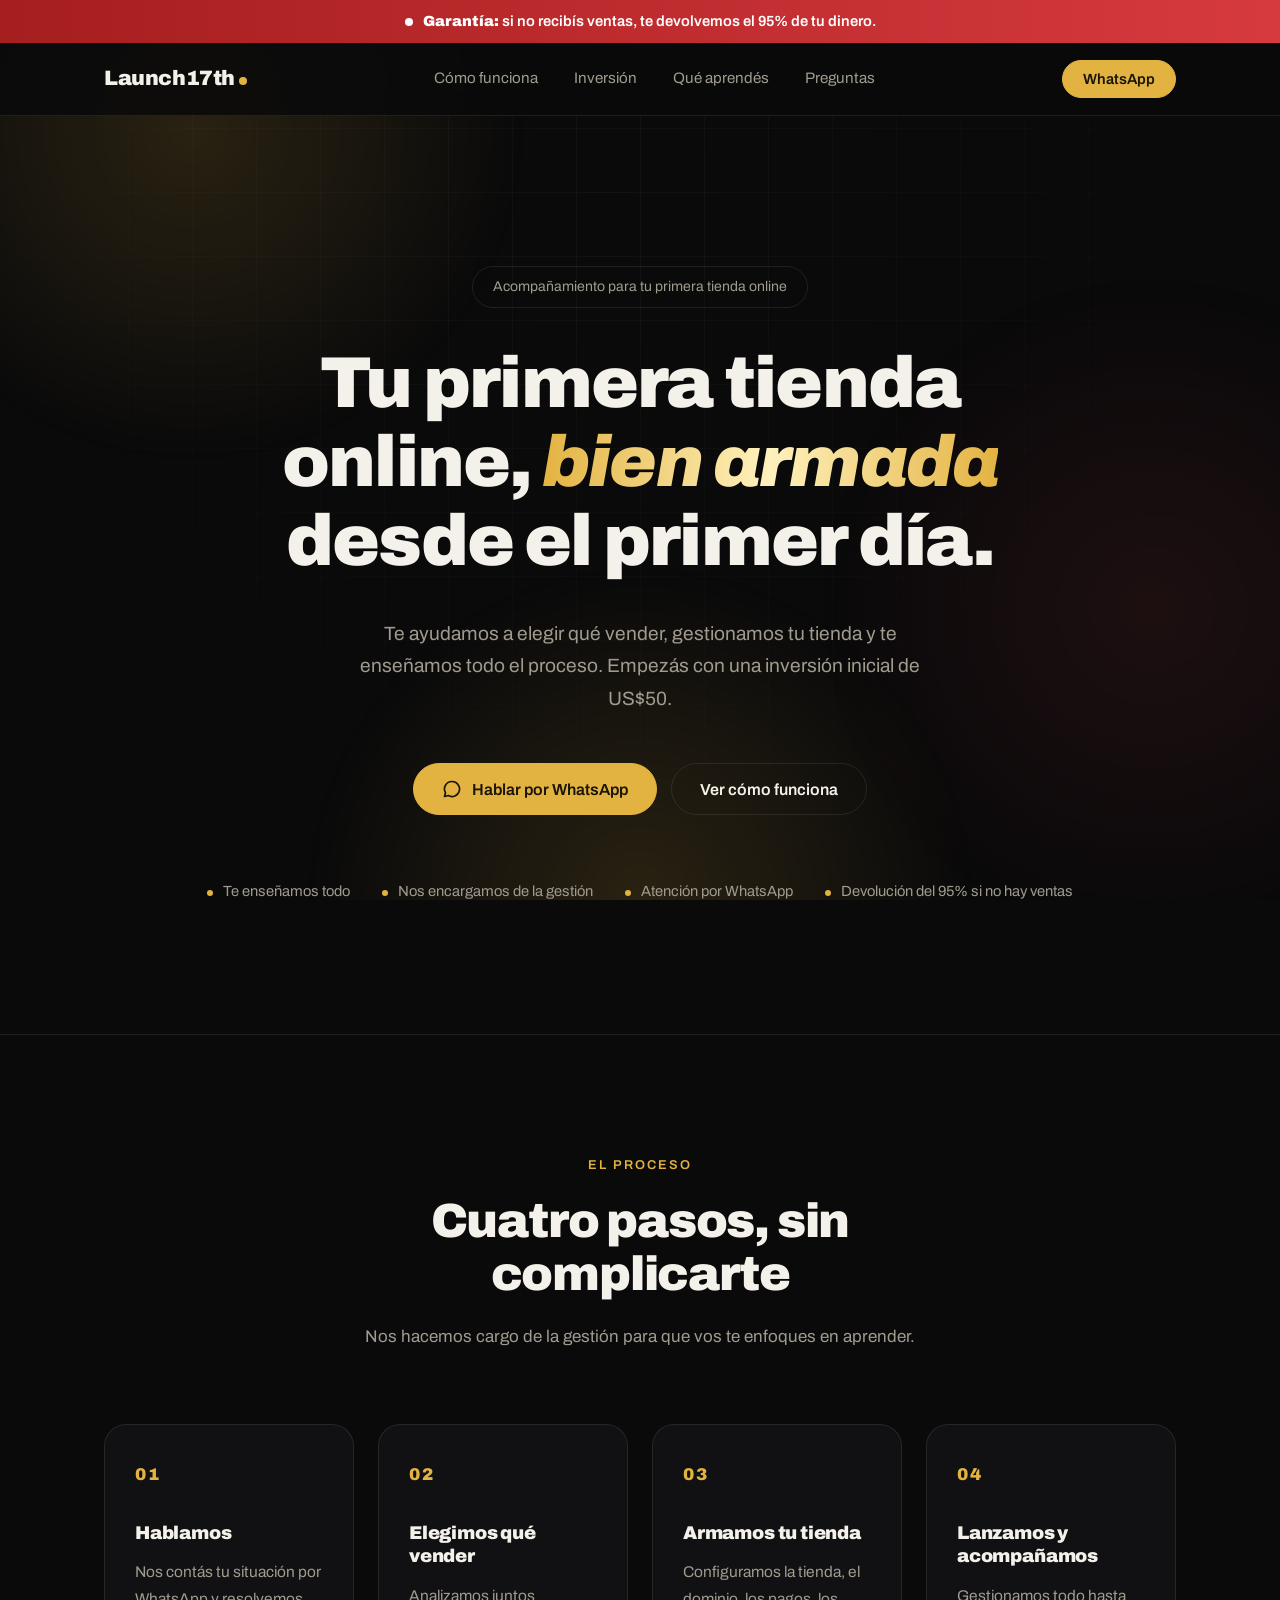
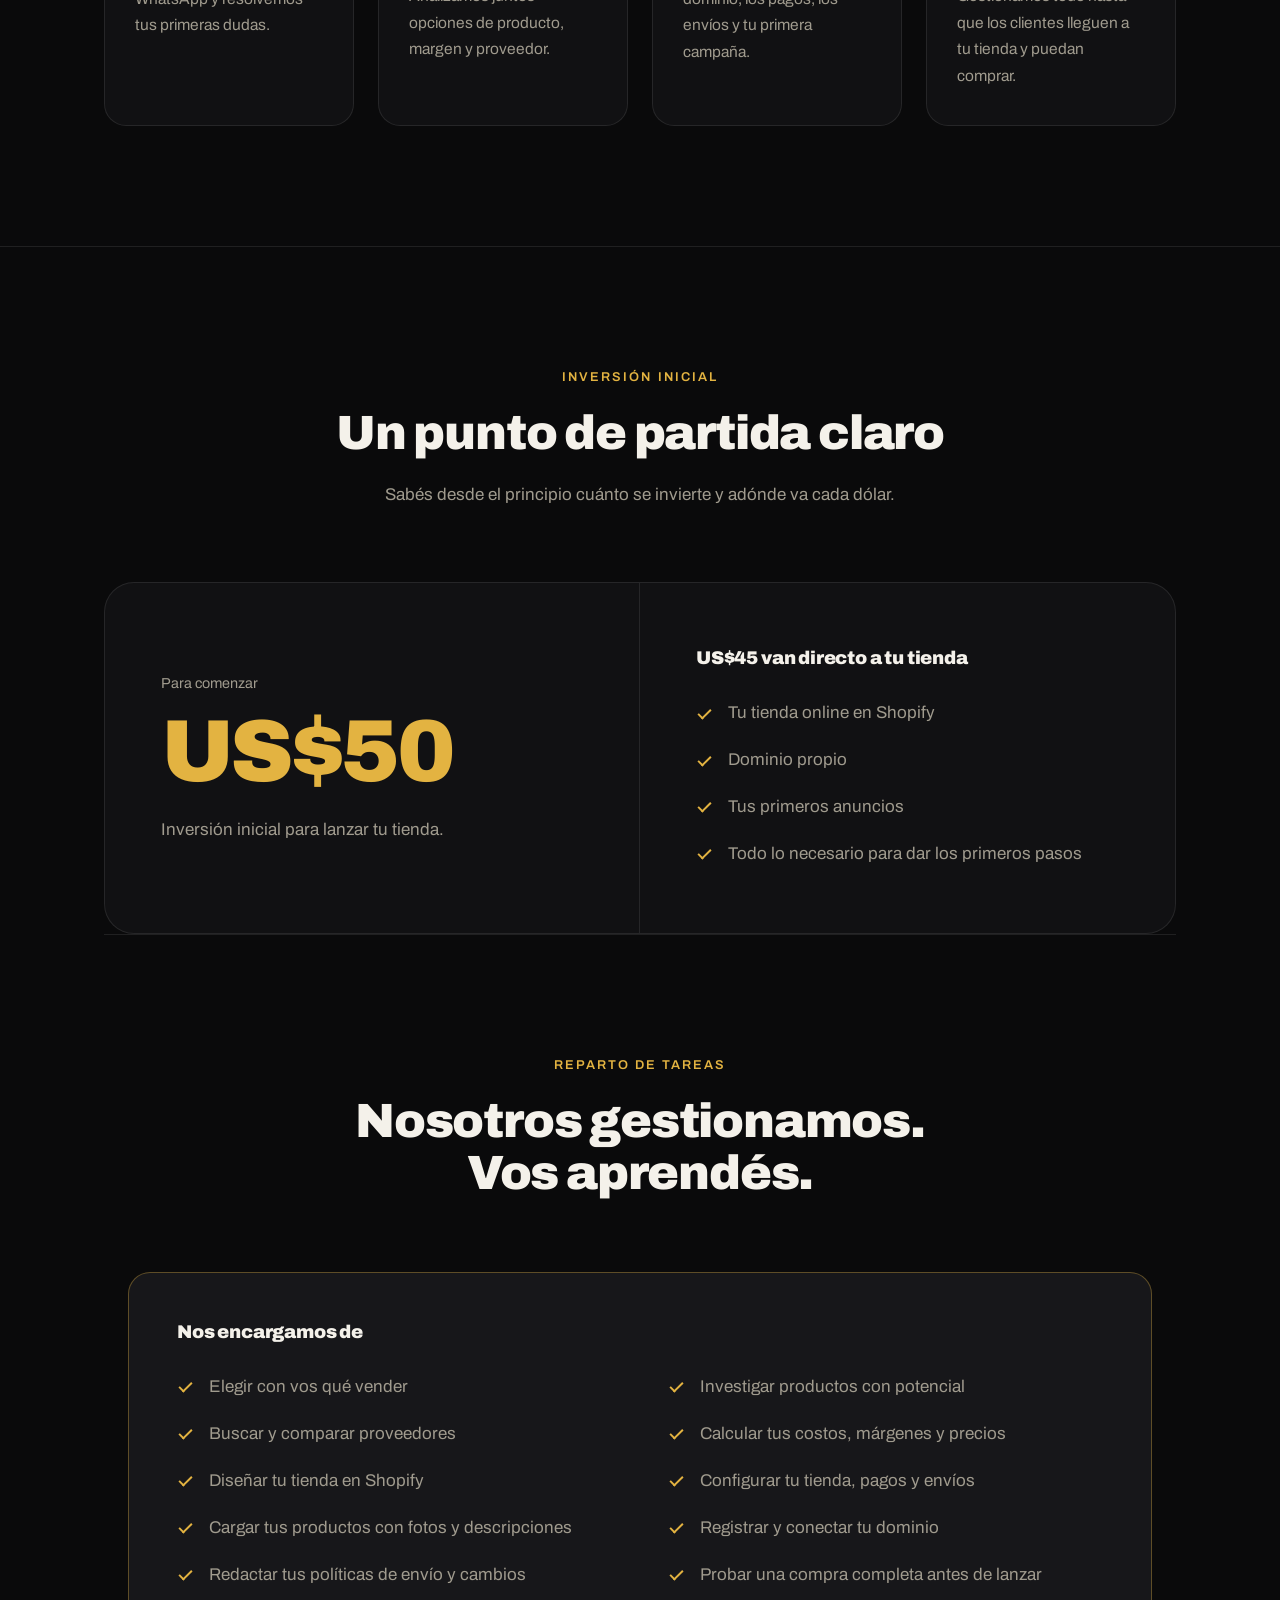
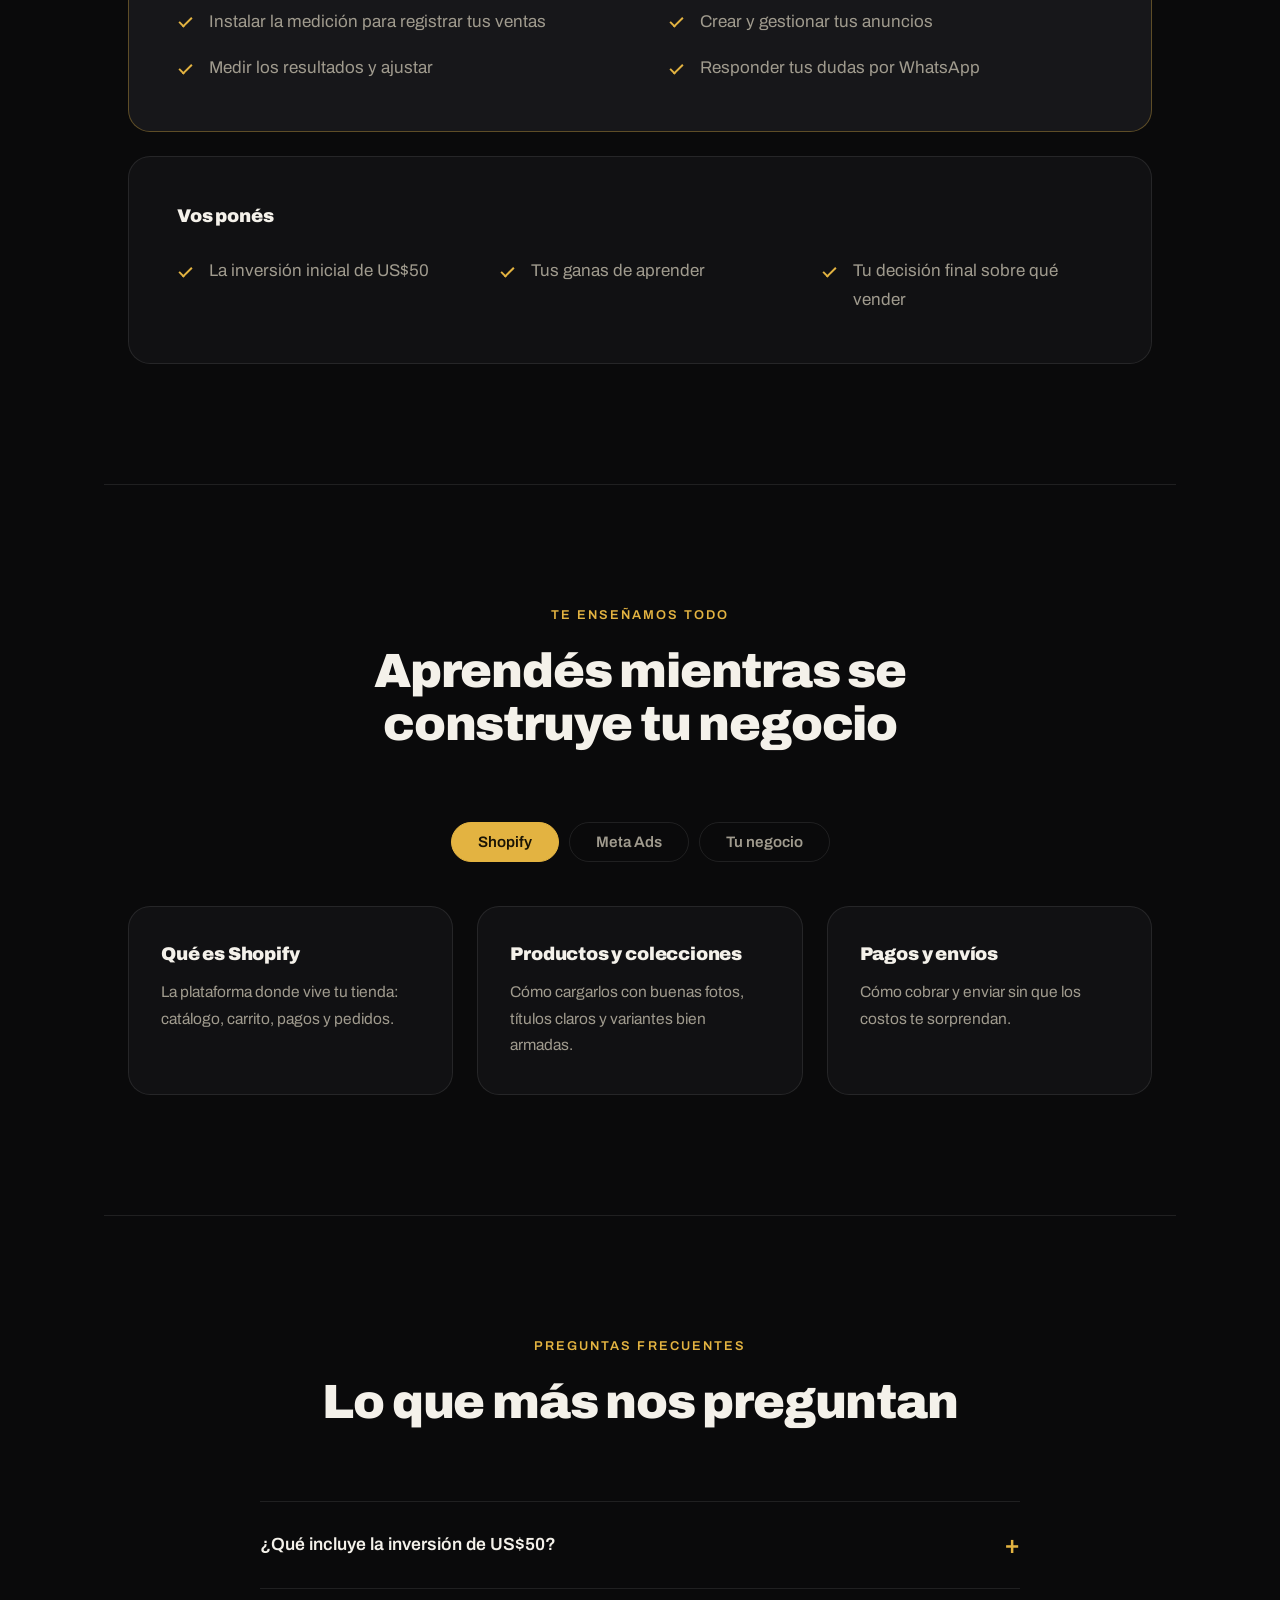
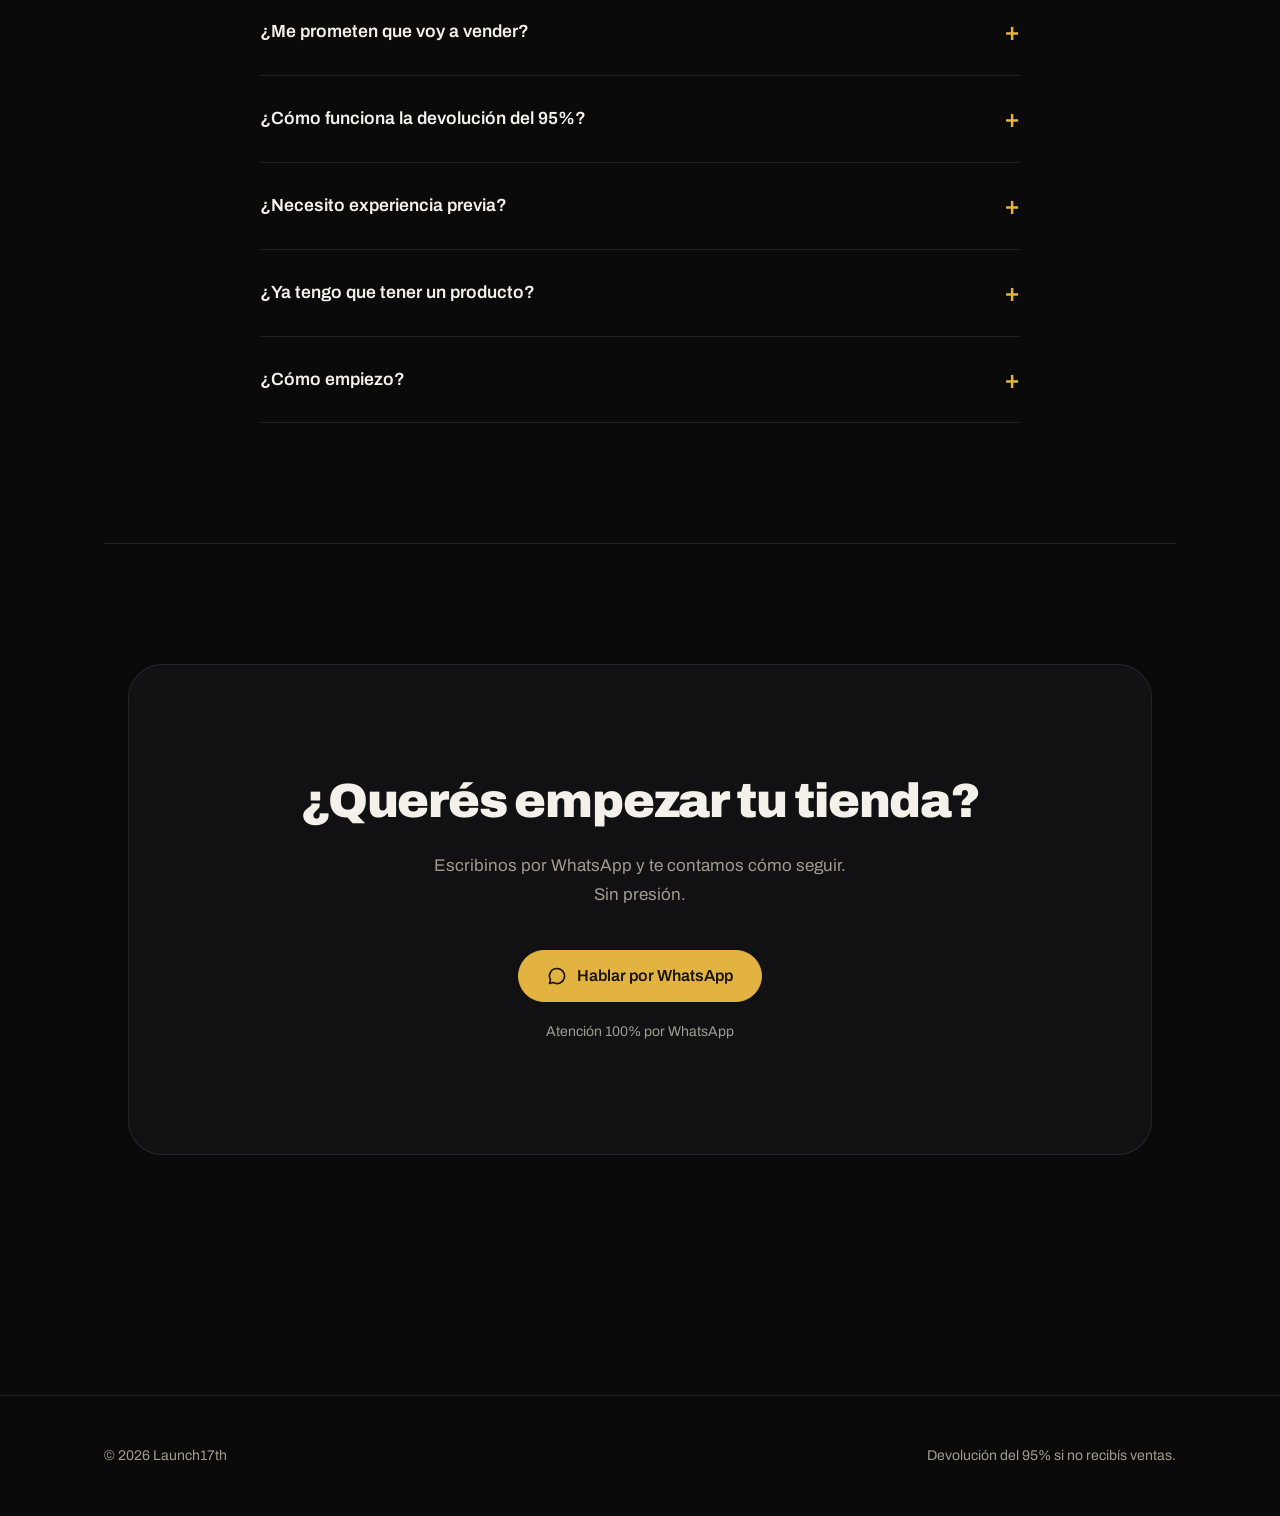
==== index.html @ 598802aa "Add files via upload" ====
<!DOCTYPE html>
<html lang="es">
<head>
<meta charset="utf-8">
<meta name="viewport" content="width=device-width, initial-scale=1, viewport-fit=cover">
<title>Launch17th — Te ayudamos a lanzar tu primera tienda online</title>
<meta name="description" content="Te ayudamos a elegir qué vender, gestionamos tu tienda y te enseñamos todo. Inversión inicial de US$50. Atención por WhatsApp.">
<meta name="theme-color" content="#0A0A0B">
<meta name="color-scheme" content="dark">
<meta name="format-detection" content="telephone=no">
<meta property="og:type" content="website">
<meta property="og:title" content="Launch17th — Lanzá tu primera tienda online">
<meta property="og:description" content="Elegimos qué vender, gestionamos tu tienda y te enseñamos todo. Inversión inicial de US$50.">
<link rel="icon" href="data:image/svg+xml,%3Csvg xmlns='http://www.w3.org/2000/svg' viewBox='0 0 100 100'%3E%3Ctext y='.9em' font-size='90'%3E%E2%9C%88%EF%B8%8F%3C/text%3E%3C/svg%3E">
<script>
try{if(localStorage.getItem("motion")==="on")document.documentElement.setAttribute("data-motion","on")}catch(e){}
window.__calm=function(){return matchMedia("(prefers-reduced-motion: reduce)").matches&&document.documentElement.getAttribute("data-motion")!=="on"};
</script>
<style>
@font-face{font-family:Archivo;font-style:normal;font-weight:400;font-display:swap;src:url([data-uri]) format("woff2")}
@font-face{font-family:Archivo;font-style:normal;font-weight:600;font-display:swap;src:url([data-uri]) format("woff2")}
@font-face{font-family:Archivo;font-style:normal;font-weight:900;font-display:swap;src:url([data-uri]) format("woff2")}
@font-face{font-family:Archivo;font-style:italic;font-weight:900;font-display:swap;src:url([data-uri]) format("woff2")}

:root{color-scheme:dark;--bg:#0A0A0B;--s1:#111113;--s2:#17171A;--ink:#F4F1EA;--mut:#A09B8E;--gold:#E3B341;--gk:#1A1405;--ln:rgba(255,255,255,.09);--r:22px;box-sizing:border-box;padding-top:env(safe-area-inset-top,0px);padding-bottom:env(safe-area-inset-bottom,0px)}
html{scroll-behavior:smooth;scroll-padding-top:90px}
*,*::before,*::after{box-sizing:inherit}
body{margin:0;background:var(--bg);color:var(--ink);font:400 17px/1.7 Archivo,"Segoe UI",Roboto,"Helvetica Neue",Arial,"Noto Sans",sans-serif;-webkit-font-smoothing:antialiased}
h1,h2,h3{margin:0;font-weight:900;letter-spacing:-.025em;line-height:1.1}
h1{font-size:2.6rem;font-size:clamp(2.6rem,6.2vw,4.5rem)}
h2{font-size:2rem;font-size:clamp(2rem,4vw,3rem)}
h3{font-size:1.15rem;letter-spacing:-.01em;line-height:1.3}
p{margin:0}
a{color:inherit}
em{font-style:italic;color:var(--gold)}
:focus-visible{outline:3px solid var(--gold);outline-offset:3px}
.wrap{max-width:1120px;margin:0 auto;padding:0 24px}
main,footer{position:relative;z-index:1}
header{position:sticky;top:0;z-index:50;background:rgba(10,10,11,.85);-webkit-backdrop-filter:blur(14px);backdrop-filter:blur(14px);border-bottom:1px solid var(--ln)}
.nav{display:flex;align-items:center;justify-content:space-between;height:72px}
.logo{font-weight:900;font-size:1.3rem;text-decoration:none;letter-spacing:-.02em}
.logo i{display:inline-block;width:8px;height:8px;border-radius:50%;background:var(--gold);margin-left:4px}
.links{display:flex;gap:36px;font-size:.95rem;color:var(--mut)}
.links a{text-decoration:none;transition:color .2s}
.links a:hover{color:var(--ink)}
.btn{display:inline-flex;align-items:center;justify-content:center;gap:10px;background:var(--gold);color:var(--gk);font:600 1rem Archivo,"Segoe UI",Arial,sans-serif;padding:15px 28px;border-radius:999px;text-decoration:none;border:1px solid var(--gold);cursor:pointer;transition:transform .2s,box-shadow .2s,border-color .2s}
.btn:hover{transform:translateY(-2px);box-shadow:0 12px 32px rgba(227,179,65,.22)}
.btn svg{width:20px;height:20px;flex:none}
.btn.o{background:transparent;color:var(--ink);border-color:var(--ln)}
.btn.o:hover{border-color:var(--gold);box-shadow:none}
.btn.s{padding:10px 20px;font-size:.92rem}
.hero{padding:150px 0 130px;text-align:center}
.eyebrow{display:inline-block;border:1px solid var(--ln);border-radius:999px;padding:8px 20px;font-size:.88rem;color:var(--mut);margin-bottom:36px}
.hero h1{max-width:15ch;margin:0 auto}
.lead{max-width:54ch;margin:36px auto 48px;color:var(--mut);font-size:1.2rem}
.cta{display:flex;gap:14px;justify-content:center;flex-wrap:wrap}
.trust{display:flex;gap:12px 32px;justify-content:center;flex-wrap:wrap;margin-top:64px;color:var(--mut);font-size:.92rem}
.trust span::before{content:"";display:inline-block;width:6px;height:6px;border-radius:50%;background:var(--gold);margin-right:10px;vertical-align:middle}
section{padding:120px 0;border-top:1px solid var(--ln)}
.head{max-width:640px;margin:0 auto 72px;text-align:center}
.head p{color:var(--mut);margin-top:22px}
.tag{display:block;color:var(--gold);font-size:.8rem;font-weight:600;letter-spacing:.16em;text-transform:uppercase;margin-bottom:18px}
.steps{display:grid;grid-template-columns:repeat(4,1fr);gap:24px;counter-reset:s}
.step{counter-increment:s;padding:36px 30px;background:var(--s1);border:1px solid var(--ln);border-radius:var(--r);transition:border-color .3s,transform .3s}
.step:hover{border-color:rgba(227,179,65,.5);transform:translateY(-4px)}
.step::before{content:"0" counter(s);display:block;color:var(--gold);font-weight:900;letter-spacing:.1em;margin-bottom:32px}
.step p{color:var(--mut);margin-top:14px;font-size:.97rem}
.inv{display:grid;grid-template-columns:1fr 1fr;background:var(--s1);border:1px solid var(--ln);border-radius:30px;overflow:hidden}
.inv>div{padding:64px 56px}
.inv .l{border-right:1px solid var(--ln);display:flex;flex-direction:column;justify-content:center}
.lab{color:var(--mut);font-size:.9rem;margin-bottom:12px}
.price{font-size:5.5rem;font-weight:900;line-height:1;color:var(--gold);letter-spacing:-.04em}
.inv .l p{color:var(--mut);margin-top:20px;max-width:30ch}
.list{list-style:none;padding:0;margin:28px 0 0;display:grid;gap:18px}
.list li{position:relative;padding-left:32px;color:var(--mut)}
.list li::before{content:"";position:absolute;left:2px;top:.55em;width:13px;height:7px;border-left:2px solid var(--gold);border-bottom:2px solid var(--gold);transform:rotate(-45deg)}
.note{text-align:center;color:var(--mut);font-size:.92rem;margin:36px auto 0;max-width:56ch}
.two{display:grid;grid-template-columns:1fr 1fr;gap:24px}
.box{background:var(--s1);border:1px solid var(--ln);border-radius:var(--r);padding:48px}
.box.g{background:var(--s2);border-color:rgba(227,179,65,.35)}
.tabs{display:flex;gap:10px;justify-content:center;margin-bottom:44px;flex-wrap:wrap}
.tab{background:transparent;color:var(--mut);border:1px solid var(--ln);border-radius:999px;padding:11px 26px;font:600 .95rem Archivo,"Segoe UI",Arial,sans-serif;cursor:pointer;transition:all .25s}
.tab:hover{color:var(--ink);border-color:var(--gold)}
.tab[aria-selected="true"]{background:var(--gold);color:var(--gk);border-color:var(--gold)}
.pane{display:none;grid-template-columns:repeat(3,1fr);gap:24px}
.pane.on{display:grid;animation:rise .5s both}
.card{background:var(--s1);border:1px solid var(--ln);border-radius:var(--r);padding:36px 32px}
.card p{color:var(--mut);margin-top:12px;font-size:.97rem}
.faq{max-width:760px;margin:0 auto}
details{border-bottom:1px solid var(--ln);padding:28px 0}
details:first-child{border-top:1px solid var(--ln)}
summary{cursor:pointer;font-weight:600;font-size:1.1rem;list-style:none;display:flex;justify-content:space-between;align-items:center;gap:24px}
summary::-webkit-details-marker{display:none}
summary::after{content:"+";color:var(--gold);font-size:1.6rem;line-height:1;transition:transform .25s;flex:none}
details[open] summary::after{transform:rotate(45deg)}
details p{color:var(--mut);margin-top:16px;max-width:62ch}
.final{text-align:center;background:var(--s1);border:1px solid var(--ln);border-radius:34px;padding:110px 32px}
.final p{color:var(--mut);max-width:44ch;margin:24px auto 40px}
.sub{display:block;margin-top:18px;color:var(--mut);font-size:.88rem}
footer{border-top:1px solid var(--ln);padding:48px 0;color:var(--mut);font-size:.88rem}
footer .wrap{display:flex;justify-content:space-between;gap:12px 32px;flex-wrap:wrap}
@keyframes rise{from{opacity:0;transform:translateY(24px)}to{opacity:1;transform:none}}
.hero .wrap>*{animation:rise .9s cubic-bezier(.2,.7,.2,1) backwards}
.hero .wrap>:nth-child(2){animation-delay:.12s}
.hero .wrap>:nth-child(3){animation-delay:.24s}
.hero .wrap>:nth-child(4){animation-delay:.36s}
.hero .wrap>:nth-child(5){animation-delay:.48s}
.rv{opacity:0;transform:translateY(28px);transition:opacity .8s cubic-bezier(.2,.7,.2,1),transform .8s cubic-bezier(.2,.7,.2,1)}
.rv.in{opacity:1;transform:none}
/* cielo: avión y paquetes */
@keyframes fly{from{transform:translate3d(-220px,0,0)}to{transform:translate3d(calc(100vw + 220px),0,0)}}
@keyframes bob{from{transform:translateY(-6px) rotate(-1.5deg)}to{transform:translateY(6px) rotate(1.5deg)}}
@keyframes fallY{from{transform:translate3d(0,0,0) rotate(0)}to{transform:translate3d(0,115vh,0) rotate(var(--r,40deg))}}
@keyframes driftX{from{transform:translate3d(0,0,0)}to{transform:translate3d(var(--dx,120px),0,0)}}
@keyframes drift2{from{transform:translateX(-14px)}to{transform:translateX(14px)}}
@keyframes sway{from{transform:rotate(-8deg)}to{transform:rotate(8deg)}}
#sky{position:fixed;top:0;right:0;bottom:0;left:0;overflow:hidden;pointer-events:none;z-index:0;color:var(--gold);opacity:.6}
#sky .plane{position:absolute;left:0;width:220px;will-change:transform;animation:fly 20s linear forwards}
#sky .plane svg{width:100%;display:block;filter:drop-shadow(0 0 8px rgba(227,179,65,.45));animation:bob 2.4s ease-in-out infinite alternate}
#sky .pk{position:absolute;will-change:transform;animation:driftX var(--ft,7s) cubic-bezier(.05,.6,.3,1) forwards}
#sky .py{will-change:transform;animation:fallY var(--ft,7s) cubic-bezier(.35,0,.85,.7) forwards}
#sky .pk.chute .py{animation-timing-function:linear}
#sky .pk svg{display:block}
#sky .pk.chute .sw{animation:drift2 2.6s ease-in-out infinite alternate}
#sky .pk.chute svg{transform-origin:50% 0;animation:sway 2.6s ease-in-out infinite alternate}

/* animaciones v3 */
:root{--red:#E5484D}
html{scroll-padding-top:130px}
.alert{display:flex;justify-content:center;align-items:center;gap:10px;flex-wrap:wrap;text-align:center;color:#fff;font-size:.92rem;font-weight:600;padding:9px 16px;background:linear-gradient(90deg,#A61E1E,#D63A3F,#A61E1E);background-size:200% 100%;animation:bgmove 6s linear infinite}
.alert .dot{width:8px;height:8px;border-radius:50%;background:#fff;flex:none;animation:blink 1.4s ease-in-out infinite}
@keyframes bgmove{to{background-position:-200% 0}}
@keyframes blink{0%,100%{opacity:1;transform:scale(1)}50%{opacity:.35;transform:scale(.6)}}
.warn{display:flex;gap:24px;align-items:center;margin-top:24px;padding:32px 36px;border:1px solid rgba(229,72,77,.65);background:rgba(229,72,77,.09);border-radius:var(--r);animation:glowR 3s ease-in-out infinite}
.warn h3{color:#FF6B6F}
.warn p{margin-top:6px}
.wi{flex:none;width:50px;height:50px;border-radius:50%;background:var(--red);color:#fff;display:grid;place-items:center;font-weight:900;font-size:1.6rem;animation:ping 2s ease-out infinite}
@keyframes glowR{0%,100%{box-shadow:0 0 0 rgba(229,72,77,0)}50%{box-shadow:0 0 40px rgba(229,72,77,.28)}}
@keyframes ping{0%{box-shadow:0 0 0 0 rgba(229,72,77,.6)}80%,100%{box-shadow:0 0 0 18px rgba(229,72,77,0)}}
.bg{position:fixed;top:0;right:0;bottom:0;left:0;z-index:0;pointer-events:none;overflow:hidden}
.bg i{position:absolute;width:60vmax;height:60vmax;border-radius:50%;background:radial-gradient(circle,rgba(227,179,65,.15),transparent 62%);will-change:transform}
.bg i:nth-child(1){left:-15vmax;top:-20vmax;animation:a1 22s ease-in-out infinite alternate}
.bg i:nth-child(2){right:-20vmax;top:25vh;background:radial-gradient(circle,rgba(229,72,77,.09),transparent 62%);animation:a2 28s ease-in-out infinite alternate}
.bg i:nth-child(3){left:20vw;bottom:-30vmax;animation:a3 26s ease-in-out infinite alternate}
.bg b{position:absolute;top:-64px;left:-64px;right:0;bottom:0;background-image:linear-gradient(rgba(255,255,255,.035) 1px,transparent 1px),linear-gradient(90deg,rgba(255,255,255,.035) 1px,transparent 1px);background-size:64px 64px;animation:gridmove 12s linear infinite;-webkit-mask-image:radial-gradient(ellipse at 50% 30%,#000,transparent 75%);mask-image:radial-gradient(ellipse at 50% 30%,#000,transparent 75%)}
@keyframes a1{to{transform:translate3d(30vmax,18vmax,0) scale(1.2)}}
@keyframes a2{to{transform:translate3d(-26vmax,-14vmax,0) scale(1.15)}}
@keyframes a3{to{transform:translate3d(24vmax,-16vmax,0) scale(1.25)}}
@keyframes gridmove{to{transform:translate(64px,64px)}}
.btn{position:relative;overflow:hidden}
.btn::after{content:"";position:absolute;top:0;left:-80%;width:50%;height:100%;background:linear-gradient(100deg,transparent,rgba(255,255,255,.55),transparent);transform:skewX(-20deg);animation:sweep 4.5s ease-in-out infinite}
.btn.o::after{background:linear-gradient(100deg,transparent,rgba(227,179,65,.28),transparent);animation-duration:6s;animation-delay:1.5s}
@keyframes sweep{0%{left:-80%}35%,100%{left:140%}}
.hero .btn:not(.o),.final .btn{animation:ring 2.4s ease-out infinite}
@keyframes ring{0%{box-shadow:0 0 0 0 rgba(227,179,65,.5)}80%,100%{box-shadow:0 0 0 20px rgba(227,179,65,0)}}
.btn:active{transform:scale(.96)}
.nav{transition:height .3s}
header.sc .nav{height:60px}
.links a{position:relative}
.links a::after{content:"";position:absolute;left:0;bottom:-6px;height:2px;width:100%;background:var(--gold);transform:scaleX(0);transform-origin:left;transition:transform .3s}
.links a:hover::after{transform:scaleX(1)}
em{background:linear-gradient(90deg,var(--gold) 0%,#FFF1BD 25%,var(--gold) 50%);background-size:200% 100%;-webkit-background-clip:text;background-clip:text;-webkit-text-fill-color:transparent;animation:shine 3.5s linear infinite}
@keyframes shine{to{background-position:-200% 0}}
@keyframes word{from{opacity:0;transform:translateY(.55em) rotate(4deg);filter:blur(6px)}to{opacity:1;transform:none;filter:none}}
.hero h1{animation:none}
.w{display:inline-block;animation:word .8s var(--d,0s) cubic-bezier(.2,.7,.2,1) both}
em.w{animation:word .8s var(--d,0s) cubic-bezier(.2,.7,.2,1) both,shine 3.5s linear infinite}
.hero{position:relative;overflow:hidden}
.hero .wrap{position:relative;z-index:1}
.pts{position:absolute;top:0;right:0;bottom:0;left:0;pointer-events:none;overflow:hidden}
.pts i{position:absolute;bottom:-10px;border-radius:50%;background:var(--gold);box-shadow:0 0 10px var(--gold);opacity:0;animation:floatup var(--t,9s) var(--dl,0s) linear infinite}
@keyframes floatup{0%{transform:translateY(0) scale(.6);opacity:0}15%{opacity:.9}100%{transform:translateY(-520px) scale(1.2);opacity:0}}
.spot{position:relative;overflow:hidden}
.spot::after{content:"";position:absolute;top:0;right:0;bottom:0;left:0;background:radial-gradient(320px circle at var(--mx,50%) var(--my,50%),rgba(227,179,65,.14),transparent 60%);opacity:0;transition:opacity .3s;pointer-events:none}
.spot:hover::after{opacity:1}
.step::before{transition:transform .3s}
.step:hover::before{transform:translateX(8px)}
.rv .list li{opacity:0;transform:translateX(-16px);transition:opacity .6s,transform .6s;transition-delay:calc(var(--i,0)*70ms + .25s)}
.rv.in .list li{opacity:1;transform:none}
.price b{font-weight:900}
details[open] p{animation:rise .45s both}
#prog{position:fixed;top:0;left:0;right:0;height:3px;background:var(--gold);transform-origin:left;transform:scaleX(0);z-index:90;pointer-events:none}
.fab{position:fixed;right:18px;bottom:calc(18px + env(safe-area-inset-bottom,0px));z-index:60;display:inline-flex;align-items:center;gap:8px;background:var(--gold);color:var(--gk);font:600 .95rem Archivo,Arial,sans-serif;padding:14px 22px;border-radius:999px;text-decoration:none;box-shadow:0 10px 30px rgba(0,0,0,.5);opacity:0;pointer-events:none;transform:translateY(90px)}
.fab svg{width:20px;height:20px}
.fab.on{pointer-events:auto;animation:pop .6s cubic-bezier(.2,.8,.2,1) both,wiggle 5s 1.5s infinite}
@keyframes pop{0%{transform:translateY(90px) scale(.8);opacity:0}60%{transform:translateY(-8px) scale(1.05);opacity:1}100%{transform:none;opacity:1}}
@keyframes wiggle{0%,88%,100%{transform:rotate(0)}91%{transform:rotate(-5deg) scale(1.06)}94%{transform:rotate(5deg) scale(1.06)}97%{transform:rotate(-3deg)}}
.two{grid-template-columns:1fr}
.box.g .list{grid-template-columns:1fr 1fr;gap:18px 56px}
.box:not(.g) .list{grid-template-columns:repeat(3,1fr);gap:18px 40px}
#sky{opacity:.34}
@supports not ((-webkit-background-clip:text) or (background-clip:text)){em{-webkit-text-fill-color:currentColor;background:none;color:var(--gold)}}
@media (max-width:900px){.box .list{grid-template-columns:1fr!important}.warn{flex-direction:column;align-items:flex-start;padding:28px}.steps{grid-template-columns:1fr 1fr}.pane{grid-template-columns:1fr}.inv,.two{grid-template-columns:1fr}.inv .l{border-right:0;border-bottom:1px solid var(--ln)}.inv>div{padding:44px 32px}.links{display:none}}
@media (max-width:560px){.steps{grid-template-columns:1fr}.hero{padding:96px 0 90px}section{padding:84px 0}.box{padding:36px 26px}.price{font-size:4.4rem}.final{padding:80px 24px}}
@supports not ((-webkit-background-clip:text) or (background-clip:text)){em{color:var(--gold)}}
@media (prefers-reduced-motion:reduce){html:not([data-motion="on"]) *,html:not([data-motion="on"]) *::before,html:not([data-motion="on"]) *::after{animation:none!important;transition:none!important;scroll-behavior:auto!important}html:not([data-motion="on"]) .rv{opacity:1!important;transform:none!important}html:not([data-motion="on"]) #sky .plane{left:55%}}
@media (prefers-reduced-motion:reduce){html:not([data-motion="on"]) .rv .list li{opacity:1!important;transform:none!important}html:not([data-motion="on"]) .pts{display:none}html:not([data-motion="on"]) .fab.on{opacity:1;transform:none}}
</style>
</head>
<body>
<div id="prog" aria-hidden="true"></div>
<div class="bg" aria-hidden="true"><i></i><i></i><i></i><b></b></div>
<div id="sky" aria-hidden="true"></div>
<header><div class="alert" role="note"><span class="dot"></span><span><b>Garantía:</b> si no recibís ventas, te devolvemos el 95% de tu dinero.</span></div><div class="wrap nav">
  <a class="logo" href="#">Launch17th<i></i></a>
  <nav class="links" aria-label="Principal"><a href="#como">Cómo funciona</a><a href="#inversion">Inversión</a><a href="#aprende">Qué aprendés</a><a href="#faq">Preguntas</a></nav>
  <a class="btn s" href="https://wa.me/message/SSQU6ZWWL33UC1" target="_blank" rel="noopener noreferrer">WhatsApp</a>
</div></header>

<main>
  <div class="hero"><div class="pts" aria-hidden="true"></div><div class="wrap">
    <span class="eyebrow">Acompañamiento para tu primera tienda online</span>
    <h1>Tu primera tienda online, <em>bien armada</em> desde el primer día.</h1>
    <p class="lead">Te ayudamos a elegir qué vender, gestionamos tu tienda y te enseñamos todo el proceso. Empezás con una inversión inicial de US$50.</p>
    <div class="cta"><a class="btn" href="https://wa.me/message/SSQU6ZWWL33UC1" target="_blank" rel="noopener noreferrer"><svg viewBox="0 0 24 24" fill="none" stroke="currentColor" stroke-width="2" stroke-linejoin="round" aria-hidden="true"><path d="M12 3a9 9 0 0 0-7.8 13.5L3 21l4.6-1.2A9 9 0 1 0 12 3z"/></svg>Hablar por WhatsApp</a><a class="btn o" href="#como">Ver cómo funciona</a></div>
    <div class="trust"><span>Te enseñamos todo</span><span>Nos encargamos de la gestión</span><span>Atención por WhatsApp</span><span>Devolución del 95% si no hay ventas</span></div>
  </div></div>

  <section id="como"><div class="wrap">
    <div class="head"><span class="tag">El proceso</span><h2>Cuatro pasos, sin complicarte</h2><p>Nos hacemos cargo de la gestión para que vos te enfoques en aprender.</p></div>
    <div class="steps">
      <div class="step"><h3>Hablamos</h3><p>Nos contás tu situación por WhatsApp y resolvemos tus primeras dudas.</p></div>
      <div class="step"><h3>Elegimos qué vender</h3><p>Analizamos juntos opciones de producto, margen y proveedor.</p></div>
      <div class="step"><h3>Armamos tu tienda</h3><p>Configuramos la tienda, el dominio, los pagos, los envíos y tu primera campaña.</p></div>
      <div class="step"><h3>Lanzamos y acompañamos</h3><p>Gestionamos todo hasta que los clientes lleguen a tu tienda y puedan comprar.</p></div>
    </div>
  </div></section>

  <section id="inversion"><div class="wrap">
    <div class="head"><span class="tag">Inversión inicial</span><h2>Un punto de partida claro</h2><p>Sabés desde el principio cuánto se invierte y adónde va cada dólar.</p></div>
    <div class="inv">
      <div class="l"><span class="lab">Para comenzar</span><span class="price">US$<b>50</b></span><p>Inversión inicial para lanzar tu tienda.</p></div>
      <div><h3>US$45 van directo a tu tienda</h3>
        <ul class="list"><li>Tu tienda online en Shopify</li><li>Dominio propio</li><li>Tus primeros anuncios</li><li>Todo lo necesario para dar los primeros pasos</li></ul></div>
    </div>
    

  <section id="roles"><div class="wrap">
    <div class="head"><span class="tag">Reparto de tareas</span><h2>Nosotros gestionamos. Vos aprendés.</h2></div>
    <div class="two">
      <div class="box g"><h3>Nos encargamos de</h3><ul class="list"><li>Elegir con vos qué vender</li><li>Investigar productos con potencial</li><li>Buscar y comparar proveedores</li><li>Calcular tus costos, márgenes y precios</li><li>Diseñar tu tienda en Shopify</li><li>Configurar tu tienda, pagos y envíos</li><li>Cargar tus productos con fotos y descripciones</li><li>Registrar y conectar tu dominio</li><li>Redactar tus políticas de envío y cambios</li><li>Probar una compra completa antes de lanzar</li><li>Instalar la medición para registrar tus ventas</li><li>Crear y gestionar tus anuncios</li><li>Medir los resultados y ajustar</li><li>Responder tus dudas por WhatsApp</li></ul></div>
      <div class="box"><h3>Vos ponés</h3><ul class="list"><li>La inversión inicial de US$50</li><li>Tus ganas de aprender</li><li>Tu decisión final sobre qué vender</li></ul></div>
    </div>
  </div></section>

  <section id="aprende"><div class="wrap">
    <div class="head"><span class="tag">Te enseñamos todo</span><h2>Aprendés mientras se construye tu negocio</h2></div>
    <div class="tabs" role="tablist" aria-label="Temas">
      <button class="tab" role="tab" aria-selected="true" type="button">Shopify</button>
      <button class="tab" role="tab" aria-selected="false" type="button">Meta Ads</button>
      <button class="tab" role="tab" aria-selected="false" type="button">Tu negocio</button>
    </div>
    <div class="pane on" role="tabpanel">
      <div class="card"><h3>Qué es Shopify</h3><p>La plataforma donde vive tu tienda: catálogo, carrito, pagos y pedidos.</p></div>
      <div class="card"><h3>Productos y colecciones</h3><p>Cómo cargarlos con buenas fotos, títulos claros y variantes bien armadas.</p></div>
      <div class="card"><h3>Pagos y envíos</h3><p>Cómo cobrar y enviar sin que los costos te sorprendan.</p></div>
    </div>
    <div class="pane" role="tabpanel">
      <div class="card"><h3>Qué es Meta Ads</h3><p>Anuncios en Facebook e Instagram para mostrar tu producto a quien podría querer comprarlo.</p></div>
      <div class="card"><h3>Medición</h3><p>Cómo conectar tu tienda para saber qué anuncios generan compras.</p></div>
      <div class="card"><h3>Presupuesto y métricas</h3><p>Cuánto invertir, cuándo esperar y qué números mirar.</p></div>
    </div>
    <div class="pane" role="tabpanel">
      <div class="card"><h3>Elegir qué vender</h3><p>Margen, proveedor y demanda, antes de gastar en stock.</p></div>
      <div class="card"><h3>Calcular precios</h3><p>Costos, comisiones y envío, para saber si realmente ganás.</p></div>
      <div class="card"><h3>Errores comunes</h3><p>Los que más se repiten en el primer mes y cómo evitarlos.</p></div>
    </div>
  </div></section>

  <section id="faq"><div class="wrap">
    <div class="head"><span class="tag">Preguntas frecuentes</span><h2>Lo que más nos preguntan</h2></div>
    <div class="faq">
      <details><summary>¿Qué incluye la inversión de US$50?</summary><p>Se destina a tu tienda: la plataforma, el dominio, tus primeros anuncios y lo necesario para lanzar.</p></details>
      <details><summary>¿Me prometen que voy a vender?</summary><p>Si, Tenemos excelentes metodos para traer clientes a tu tienda. en caso de que no  te devolvemos el 95% de tu dinero. Mientras tanto, te ayudamos a elegir bien y a interpretar los números.</p></details>
      <details><summary>¿Cómo funciona la devolución del 95%?</summary><p>Si tu tienda no recibe ventas, se te devuelve el 95% del dinero que invertiste. Escribinos por WhatsApp y te explicamos las condiciones.</p></details>
      <details><summary>¿Necesito experiencia previa?</summary><p>No. Empezamos desde cero y te explicamos cada paso.</p></details>
      <details><summary>¿Ya tengo que tener un producto?</summary><p>No. Lo elegimos juntos, mirando margen, proveedor y demanda.</p></details>
      <details><summary>¿Cómo empiezo?</summary><p>Escribinos por WhatsApp y te explicamos el primer paso.</p></details>
    </div>
  </div></section>

  <section id="contacto"><div class="wrap"><div class="final">
    <h2>¿Querés empezar tu tienda?</h2>
    <p>Escribinos por WhatsApp y te contamos cómo seguir. Sin presión.</p>
    <a class="btn" href="https://wa.me/message/SSQU6ZWWL33UC1" target="_blank" rel="noopener noreferrer"><svg viewBox="0 0 24 24" fill="none" stroke="currentColor" stroke-width="2" stroke-linejoin="round" aria-hidden="true"><path d="M12 3a9 9 0 0 0-7.8 13.5L3 21l4.6-1.2A9 9 0 1 0 12 3z"/></svg>Hablar por WhatsApp</a>
    <span class="sub">Atención 100% por WhatsApp</span>
  </div></div></section>
</main>

<footer><div class="wrap"><span>© 2026 Launch17th</span><span>Devolución del 95% si no recibís ventas.</span></div></footer>
<a class="fab" id="fab" href="https://wa.me/message/SSQU6ZWWL33UC1" target="_blank" rel="noopener noreferrer"><svg viewBox="0 0 24 24" fill="none" stroke="currentColor" stroke-width="2" stroke-linejoin="round" aria-hidden="true"><path d="M12 3a9 9 0 0 0-7.8 13.5L3 21l4.6-1.2A9 9 0 1 0 12 3z"/></svg>Hablemos</a>

<script>
(function(){
 var tabs=document.querySelectorAll(".tab"),panes=document.querySelectorAll(".pane");
 Array.prototype.forEach.call(tabs,function(t,i){t.addEventListener("click",function(){
  Array.prototype.forEach.call(tabs,function(x,j){x.setAttribute("aria-selected",j===i?"true":"false");panes[j].classList.toggle("on",j===i)})})});
 if(!("IntersectionObserver" in window))return;
 var els=document.querySelectorAll(".head,.step,.inv,.box,.note,.faq,.final,#aprende .tabs,#aprende .pane.on");
 Array.prototype.forEach.call(els,function(e){e.classList.add("rv");
  if(e.classList.contains("step")||e.classList.contains("box"))e.style.transitionDelay=(Array.prototype.indexOf.call(e.parentNode.children,e)*120)+"ms"});
 var io=new IntersectionObserver(function(l){l.forEach(function(x){if(x.isIntersecting){var t=x.target;t.classList.add("in");io.unobserve(t);setTimeout(function(){t.style.transitionDelay=""},1200)}})},{threshold:.12,rootMargin:"0px 0px -40px 0px"});
 Array.prototype.forEach.call(els,function(e){io.observe(e)});
})();
</script>
<script>
(function(){
 var sky=document.getElementById("sky"),calm=window.__calm();
 var PLANE='<svg viewBox="0 0 150 60" fill="rgba(227,179,65,.3)" stroke="currentColor" stroke-width="3" stroke-linejoin="round" stroke-linecap="round"><path d="M10 32c0-7 9-11 22-11h78c16 0 34 5 38 11-4 6-22 10-38 10H32C19 42 10 39 10 32z"/><path d="M18 27 6 8h20l16 14"/><path d="M68 34 52 56h26l20-22"/><circle cx="96" cy="31" r="2.2"/><circle cx="108" cy="31" r="2.2"/><circle cx="120" cy="31" r="2.2"/></svg>';
 var BOX='<svg viewBox="0 0 30 30" width="46" height="46" fill="rgba(227,179,65,.3)" stroke="currentColor" stroke-width="2.2" stroke-linejoin="round"><rect x="3" y="6" width="24" height="21" rx="2"/><path d="M15 6v21M3 15h24"/></svg>';
 var CHUTE='<svg viewBox="0 0 64 84" width="68" height="89" fill="rgba(227,179,65,.3)" stroke="currentColor" stroke-width="2.2" stroke-linejoin="round" stroke-linecap="round"><path d="M4 30a28 24 0 0 1 56 0z"/><path d="M4 30 24 58M60 30 40 58M32 30v28" fill="none"/><rect x="22" y="58" width="20" height="18" rx="2"/><path d="M32 58v18M22 67h20" fill="none"/></svg>';
 function drop(x,y){
  if(sky.querySelectorAll(".pk").length>30)return;
  var d=document.createElement("div"),c=Math.random()<.45;
  d.className="pk"+(c?" chute":"");
  d.style.left=x+"px";d.style.top=y+"px";
  var t=(c?11+Math.random()*3:5.5+Math.random()*2)+"s";
  d.style.setProperty("--ft",t);
  d.style.setProperty("--dx",(c?30+Math.random()*40:90+Math.random()*80)+"px");
  d.style.setProperty("--r",(Math.random()<.5?-1:1)*(c?0:30+Math.random()*60)+"deg");
  d.innerHTML='<div class="py">'+(c?'<div class="sw">'+CHUTE+'</div>':BOX)+'</div>';
  d.querySelector(".py").addEventListener("animationend",function(e){if(e.target===this)d.remove()});
  sky.appendChild(d)}
 if(calm){
  var p=document.createElement("div");p.className="plane";p.style.top="14vh";p.innerHTML=PLANE;sky.appendChild(p);
  [[62,24],[66,38],[60,52]].forEach(function(a,i){var q=document.createElement("div");q.className="pk";q.style.left=a[0]+"%";q.style.top=a[1]+"vh";q.style.animation="none";q.innerHTML=i==1?'<div class="sw">'+CHUTE+'</div>':BOX;sky.appendChild(q)});
  return}
 function flight(skip){
  var p=document.createElement("div");p.className="plane";
  p.style.top=(6+Math.random()*18)+"vh";p.innerHTML=PLANE;
  if(skip)p.style.animationDelay="-"+skip+"s";
  sky.appendChild(p);
  var iv=setInterval(function(){
   var r=p.getBoundingClientRect();
   if(r.left>0&&r.left<window.innerWidth-60)drop(r.left+r.width*.45,r.bottom-8)},950);
  p.addEventListener("animationend",function(e){
   if(e.target!==p)return;
   clearInterval(iv);p.remove()})}
 flight(11);flight(3);
 setInterval(function(){if(!document.hidden&&sky.querySelectorAll(".plane").length<4)flight()},8000);
})();
</script>
<script>
(function(){
 var A=Array.prototype,calm=window.__calm();
 A.forEach.call(document.querySelectorAll(".card,.step,.box,.inv,.warn"),function(e){e.classList.add("spot")});
 A.forEach.call(document.querySelectorAll(".list"),function(l){A.forEach.call(l.children,function(li,i){li.style.setProperty("--i",i)})});
 var prog=document.getElementById("prog"),fab=document.getElementById("fab"),cta=document.getElementById("contacto"),hd=document.querySelector("header");
 function sc(){var h=document.documentElement.scrollHeight-window.innerHeight,y=window.pageYOffset;
  prog.style.transform="scaleX("+(h>0?Math.min(1,y/h):0)+")";
  hd.classList.toggle("sc",y>30);
  fab.classList.toggle("on",y>600&&cta.getBoundingClientRect().top>window.innerHeight*.7)}
 window.addEventListener("scroll",sc,{passive:true});sc();
 if(calm)return;
 var h=document.querySelector(".hero h1"),k=0;
 A.slice.call(h.childNodes).forEach(function(n){
  if(n.nodeType===3){var f=document.createDocumentFragment();
   n.textContent.split(/(\s+)/).forEach(function(w){
    if(!w.trim()){f.appendChild(document.createTextNode(w));return}
    var s=document.createElement("span");s.className="w";s.style.setProperty("--d",(.1+k++*.1)+"s");s.textContent=w;f.appendChild(s)});
   n.parentNode.replaceChild(f,n)}
  else if(n.nodeType===1){n.classList.add("w");n.style.setProperty("--d",(.1+k++*.1)+"s")}});
 var pts=document.querySelector(".pts");
 for(var i=0;i<22;i++){var p=document.createElement("i"),z=2+Math.random()*3;
  p.style.cssText="left:"+Math.random()*100+"%;width:"+z+"px;height:"+z+"px;--t:"+(7+Math.random()*7)+"s;--dl:"+(Math.random()*8)+"s";pts.appendChild(p)}
 var pr=document.querySelector(".price b");
 if(pr&&"IntersectionObserver" in window){var done=false,io=new IntersectionObserver(function(l){
  if(l[0].isIntersecting&&!done){done=true;var t0=performance.now();
   (function f(t){var q=Math.min(1,(t-t0)/1400);pr.textContent=Math.round(50*(1-Math.pow(1-q,3)));if(q<1)requestAnimationFrame(f)})(t0)}},{threshold:.6});io.observe(pr)}
 if(!window.matchMedia("(hover:hover) and (pointer:fine)").matches)return;
 A.forEach.call(document.querySelectorAll(".spot"),function(c){
  var tilt=c.classList.contains("card")||c.classList.contains("step");
  c.addEventListener("mousemove",function(e){
   var r=c.getBoundingClientRect(),x=e.clientX-r.left,y=e.clientY-r.top;
   c.style.setProperty("--mx",x+"px");c.style.setProperty("--my",y+"px");
   if(tilt&&(!c.classList.contains("rv")||c.classList.contains("in")))c.style.transform="perspective(700px) rotateX("+((.5-y/r.height)*7)+"deg) rotateY("+((x/r.width-.5)*7)+"deg) translateY(-4px)"});
  c.addEventListener("mouseleave",function(){c.style.transform=""})});
 A.forEach.call(document.querySelectorAll(".btn"),function(b){
  b.addEventListener("mousemove",function(e){var r=b.getBoundingClientRect();
   b.style.transform="translate("+((e.clientX-r.left-r.width/2)*.2)+"px,"+((e.clientY-r.top-r.height/2)*.3)+"px)"});
  b.addEventListener("mouseleave",function(){b.style.transform=""})});
})();
</script>
</body>
</html>
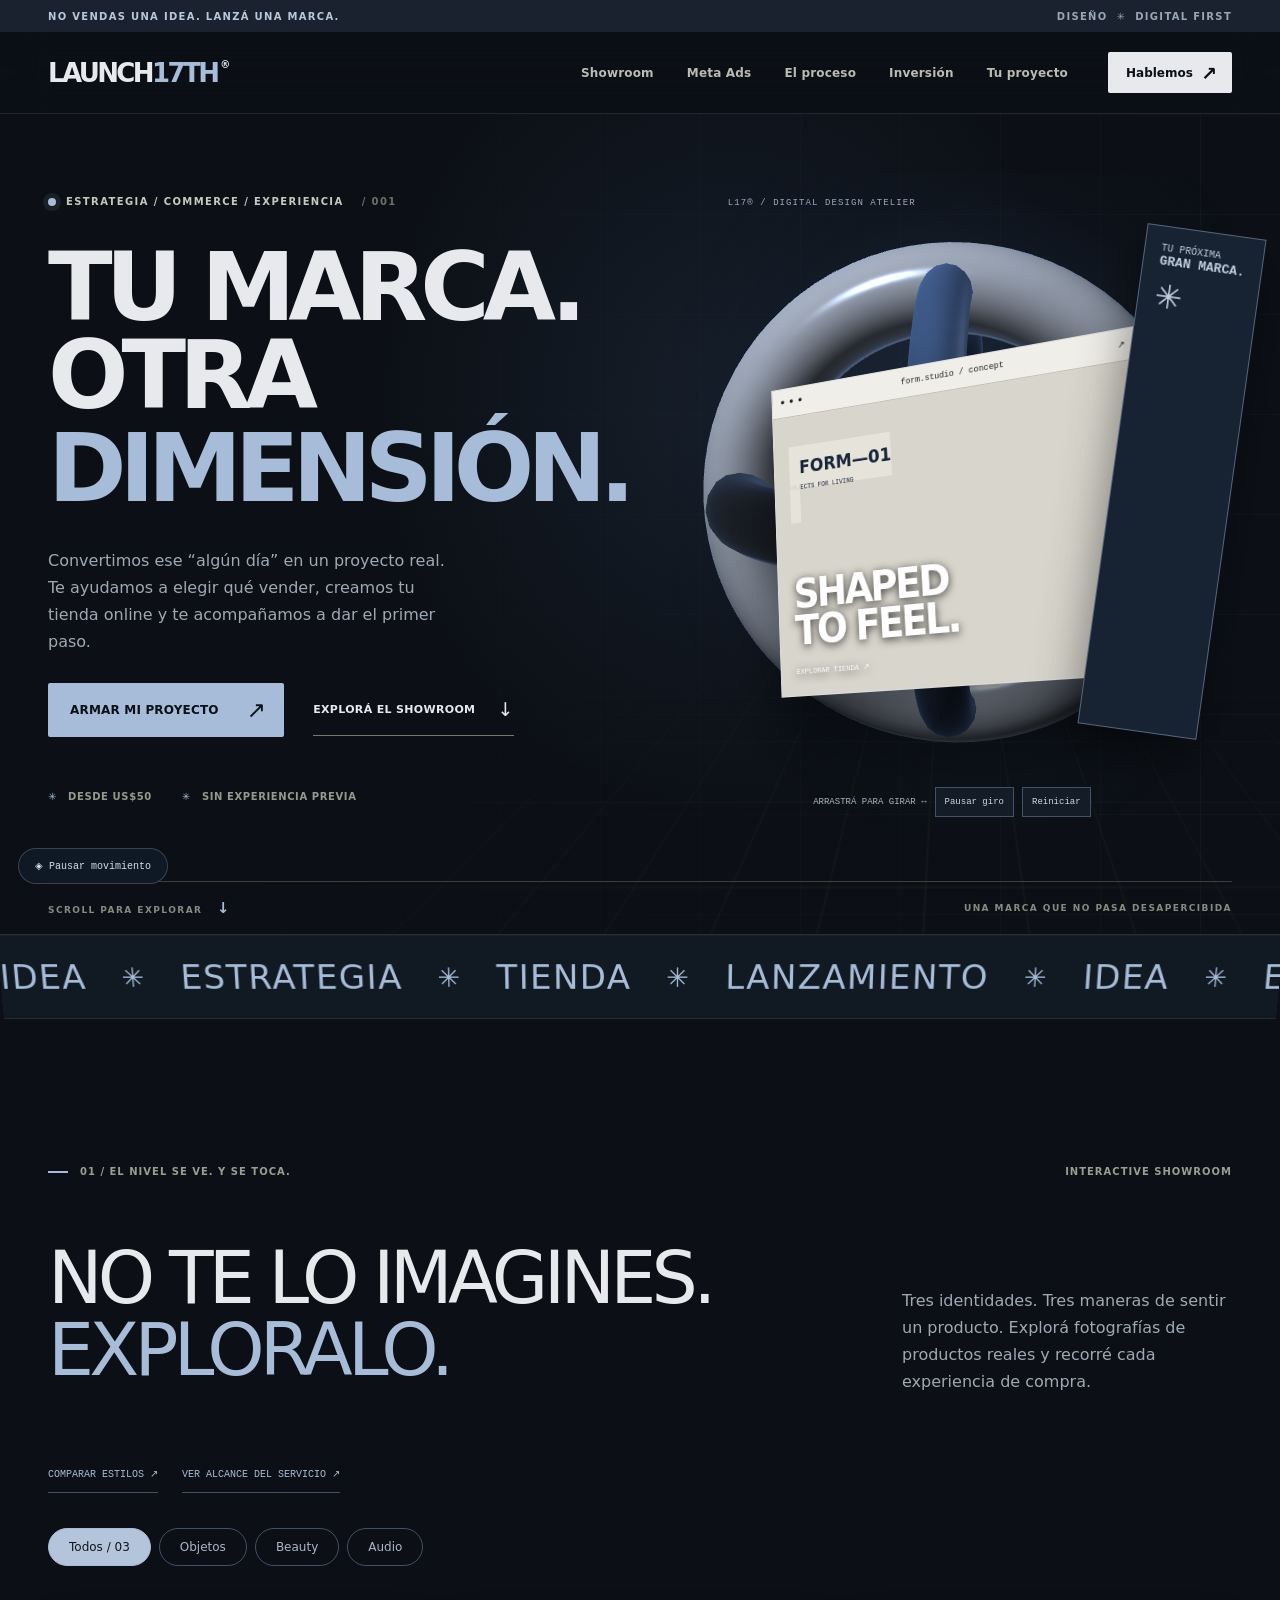
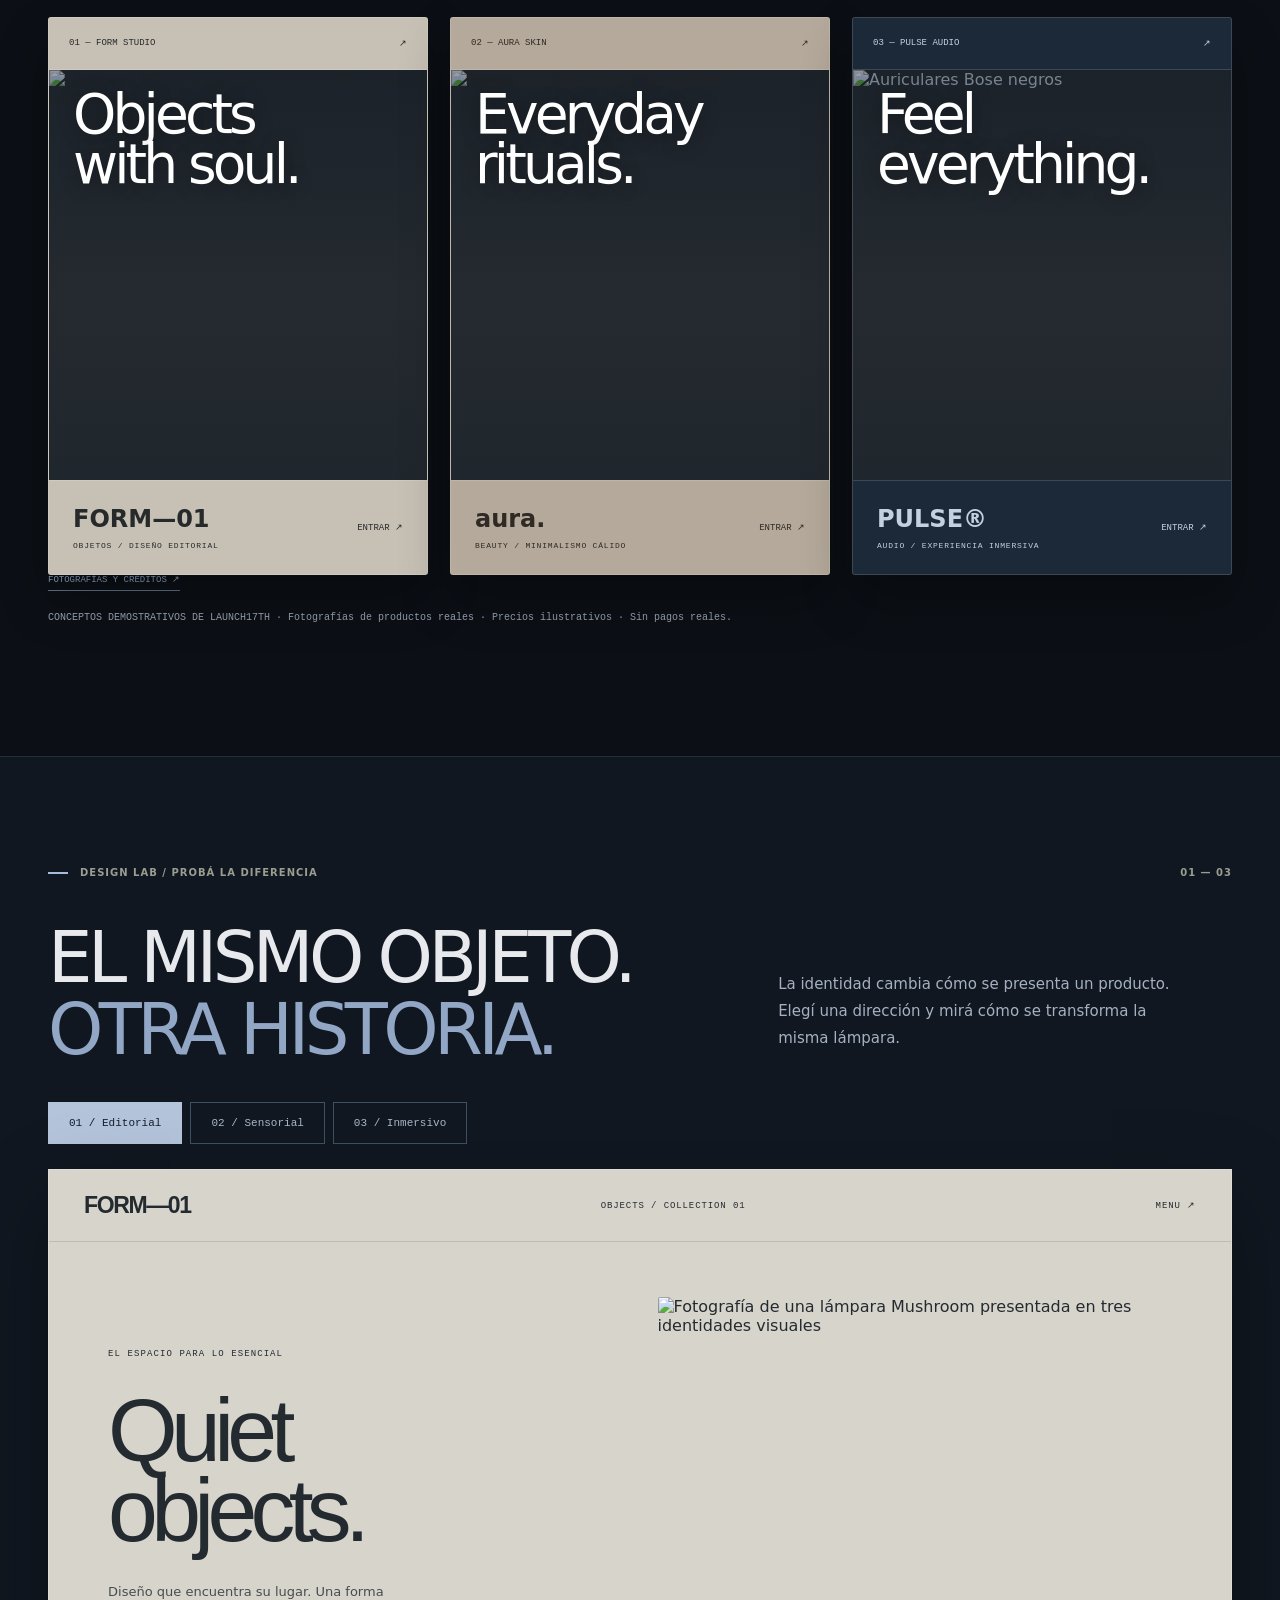
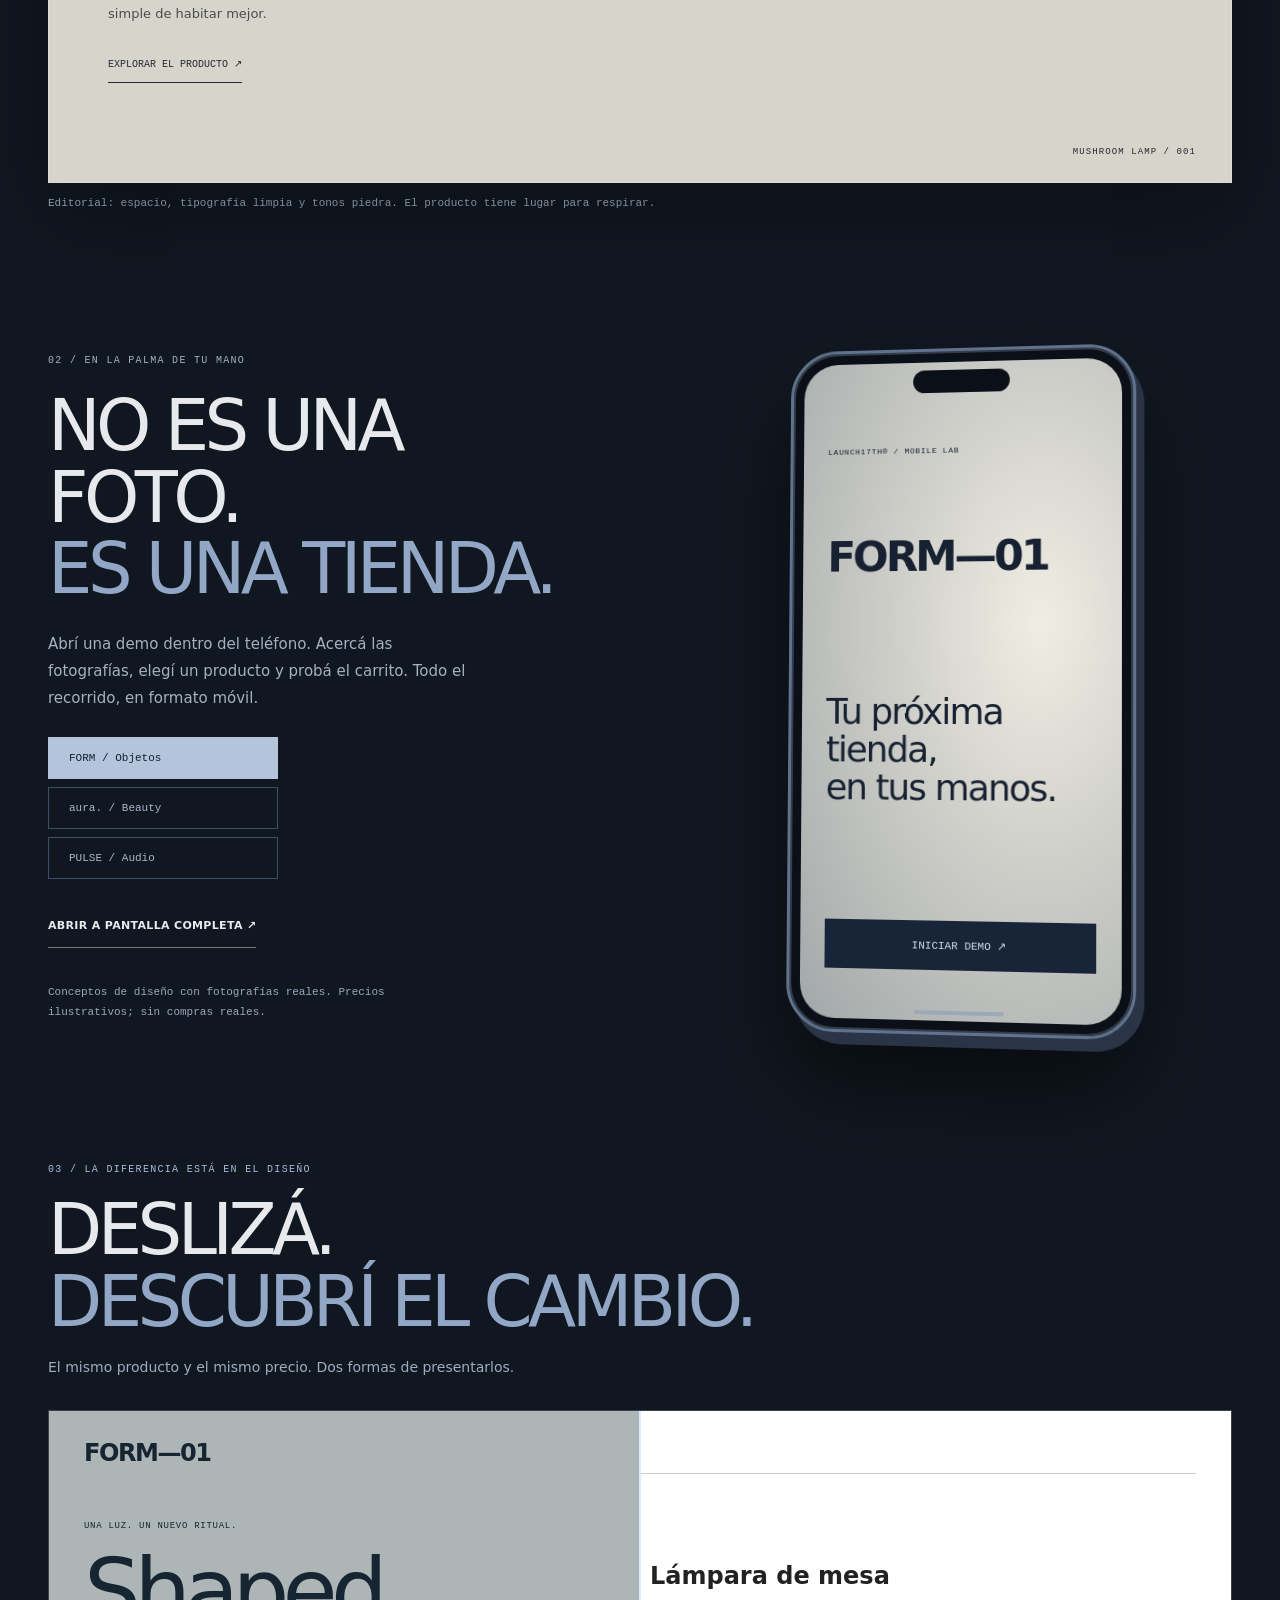
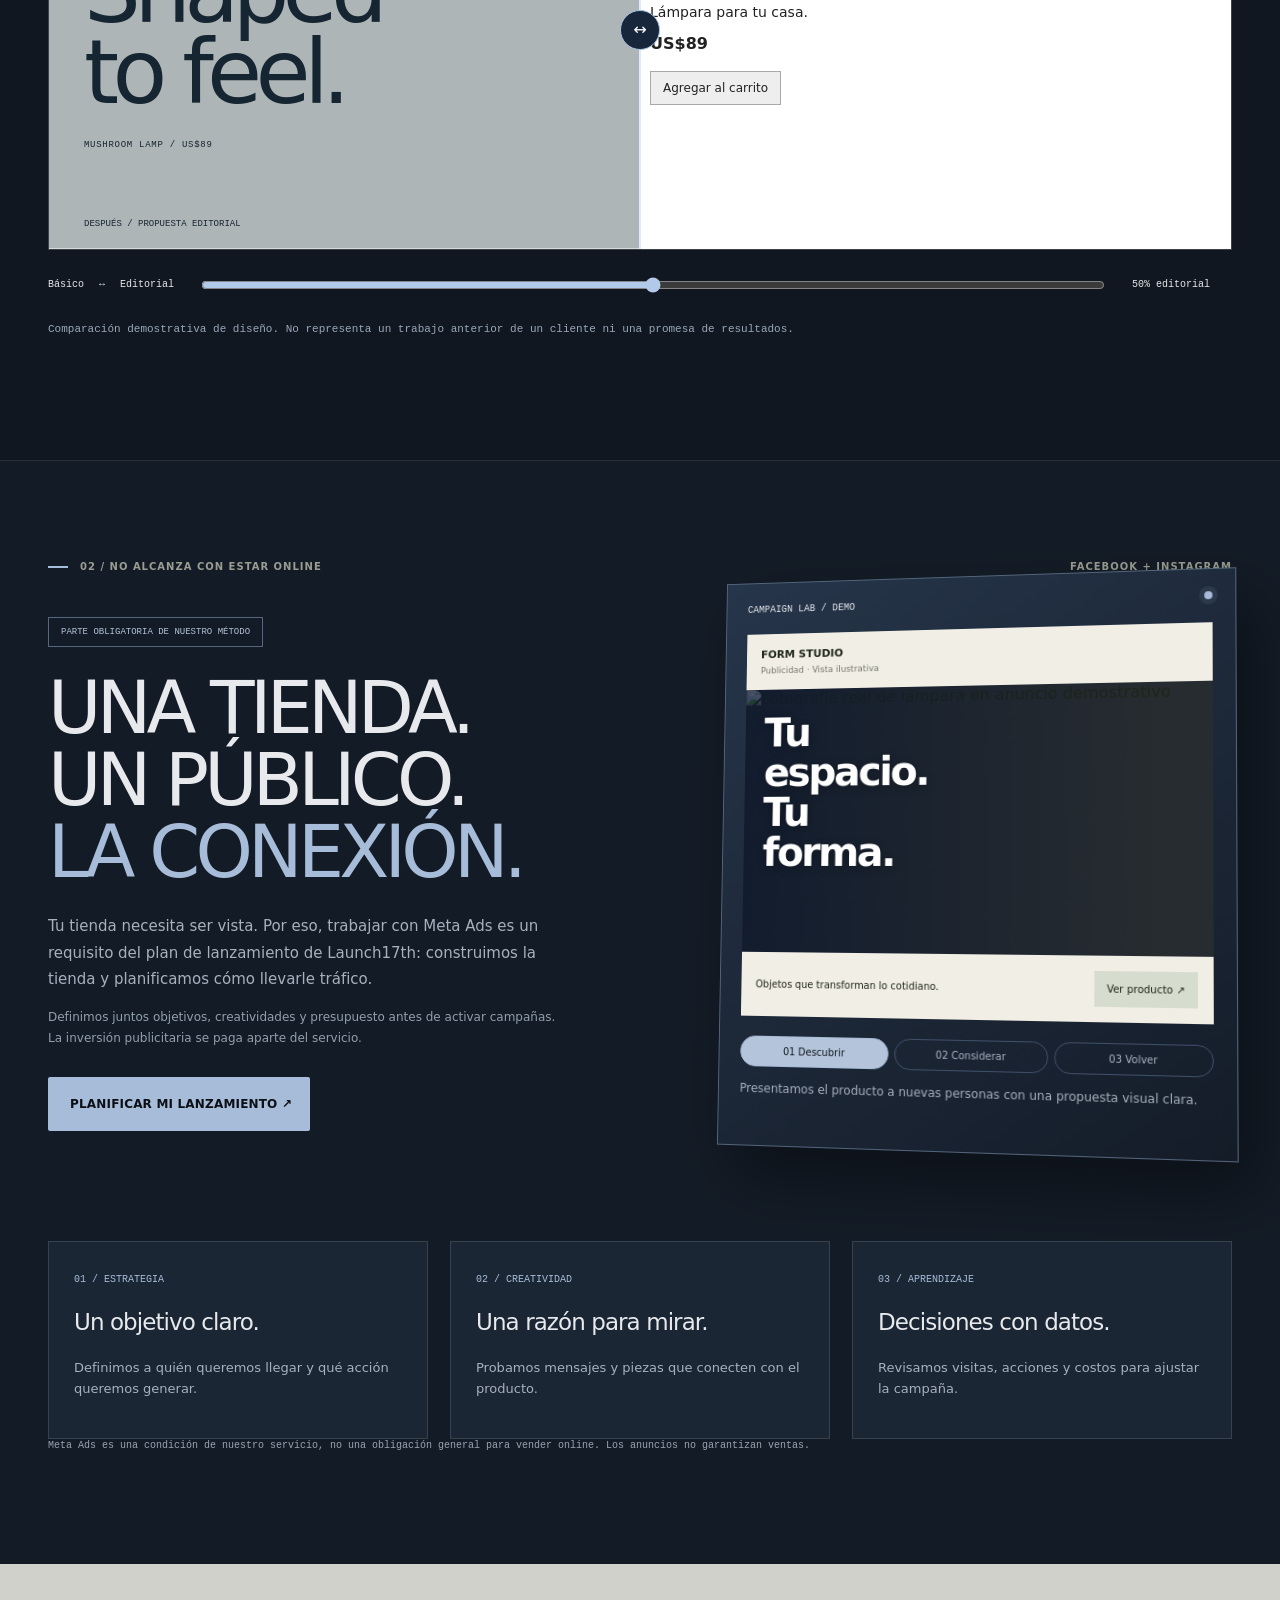
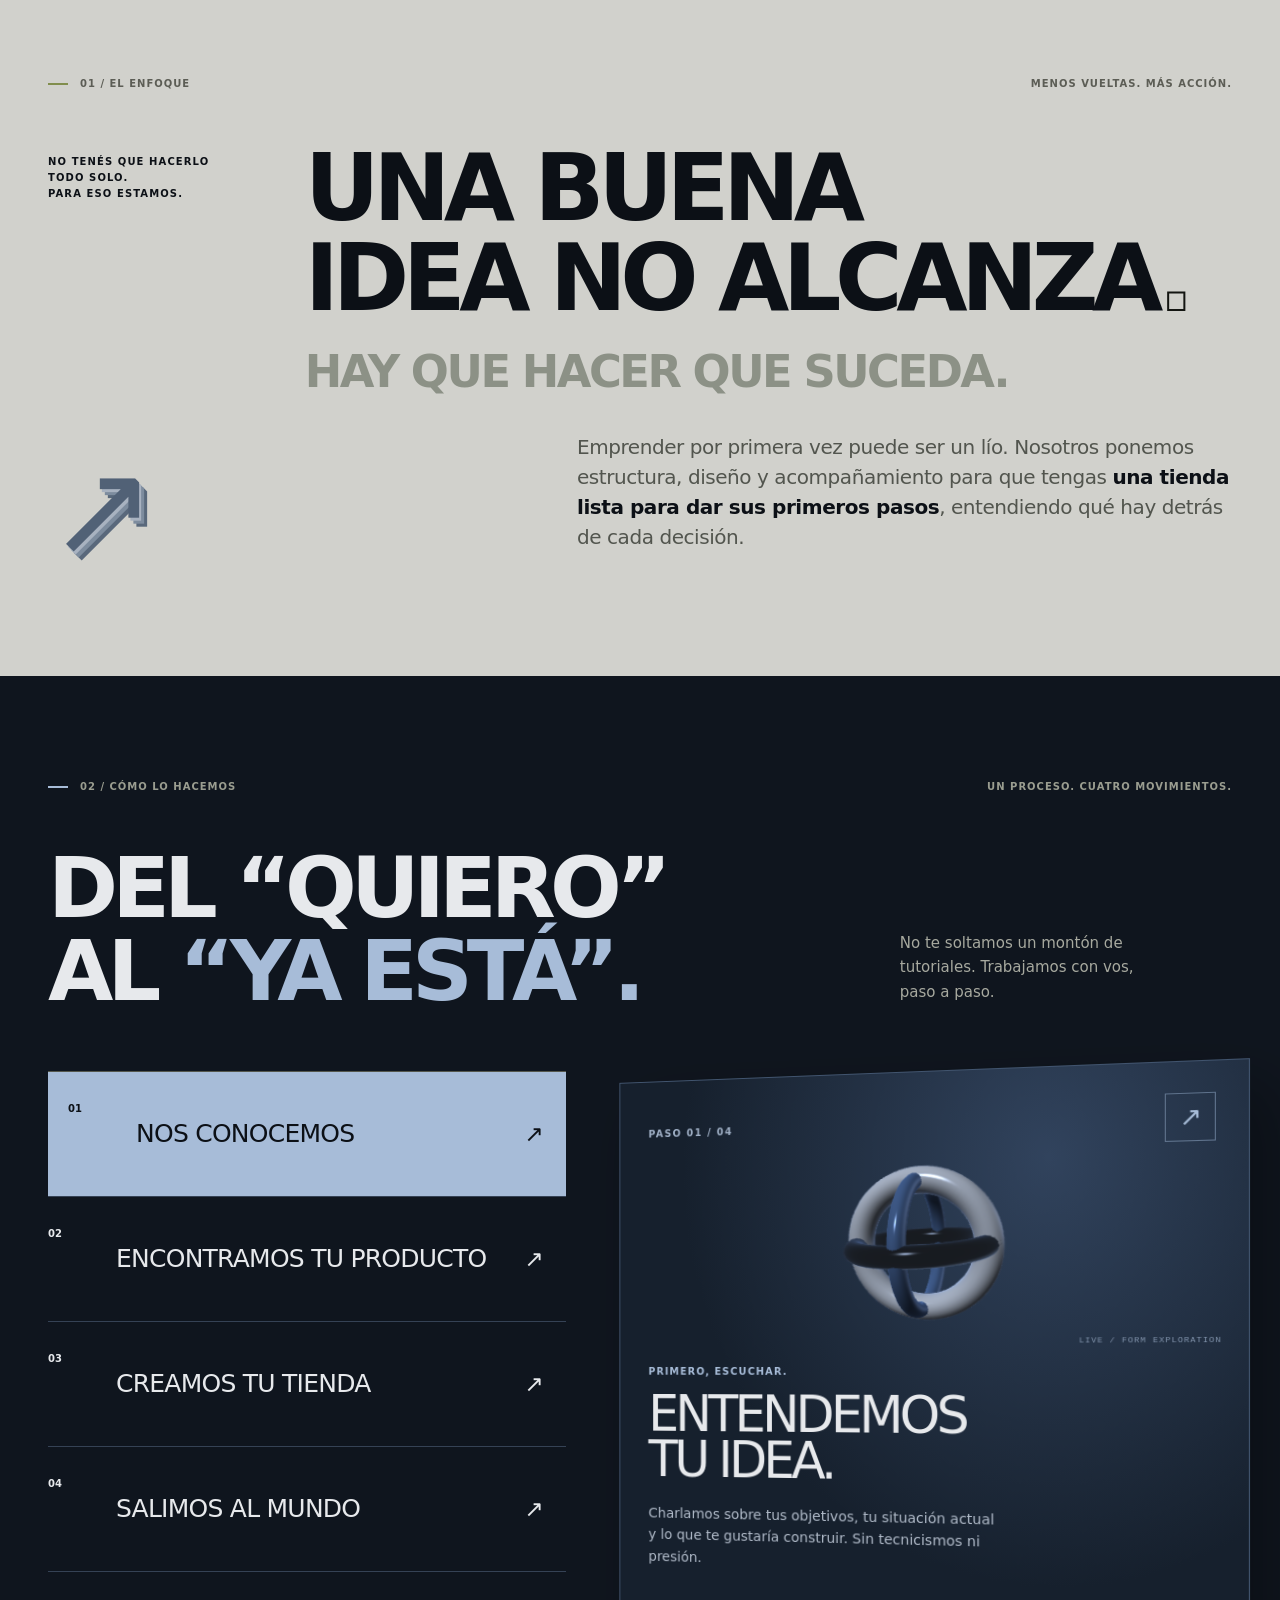
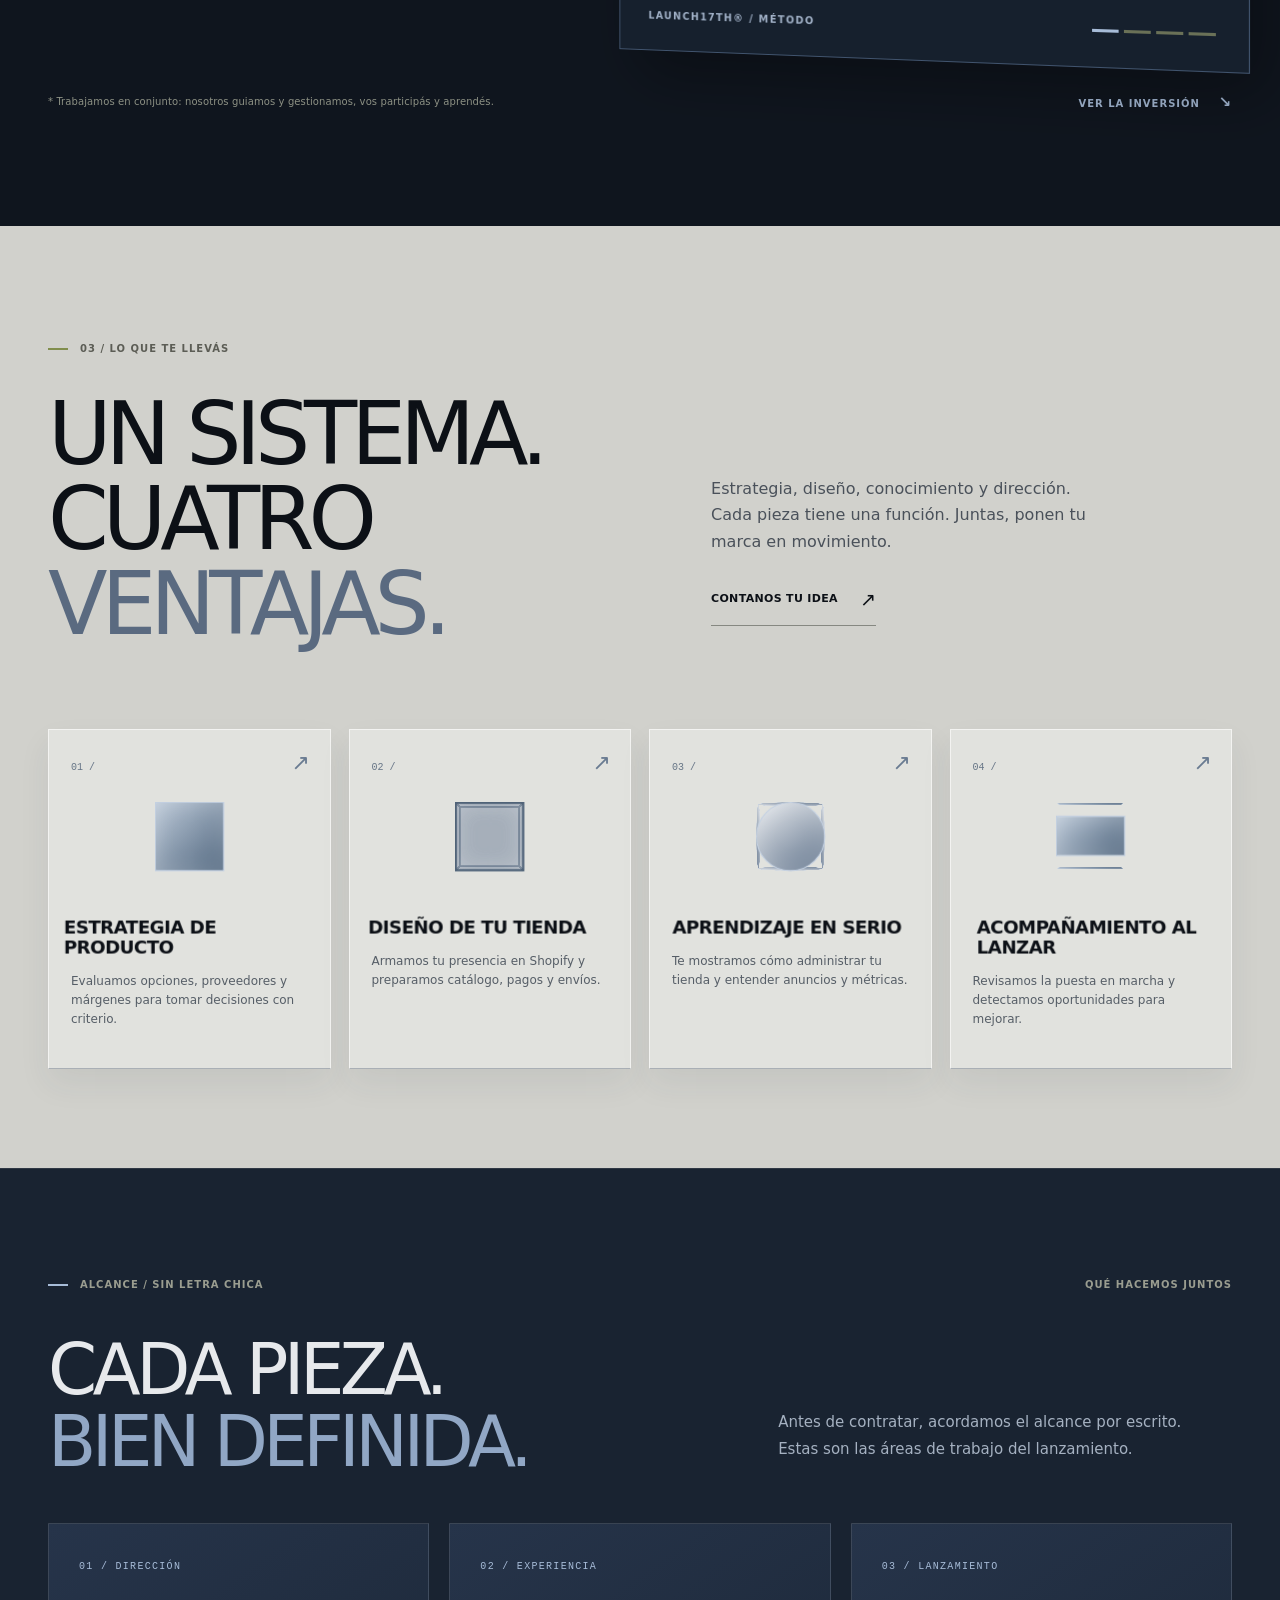
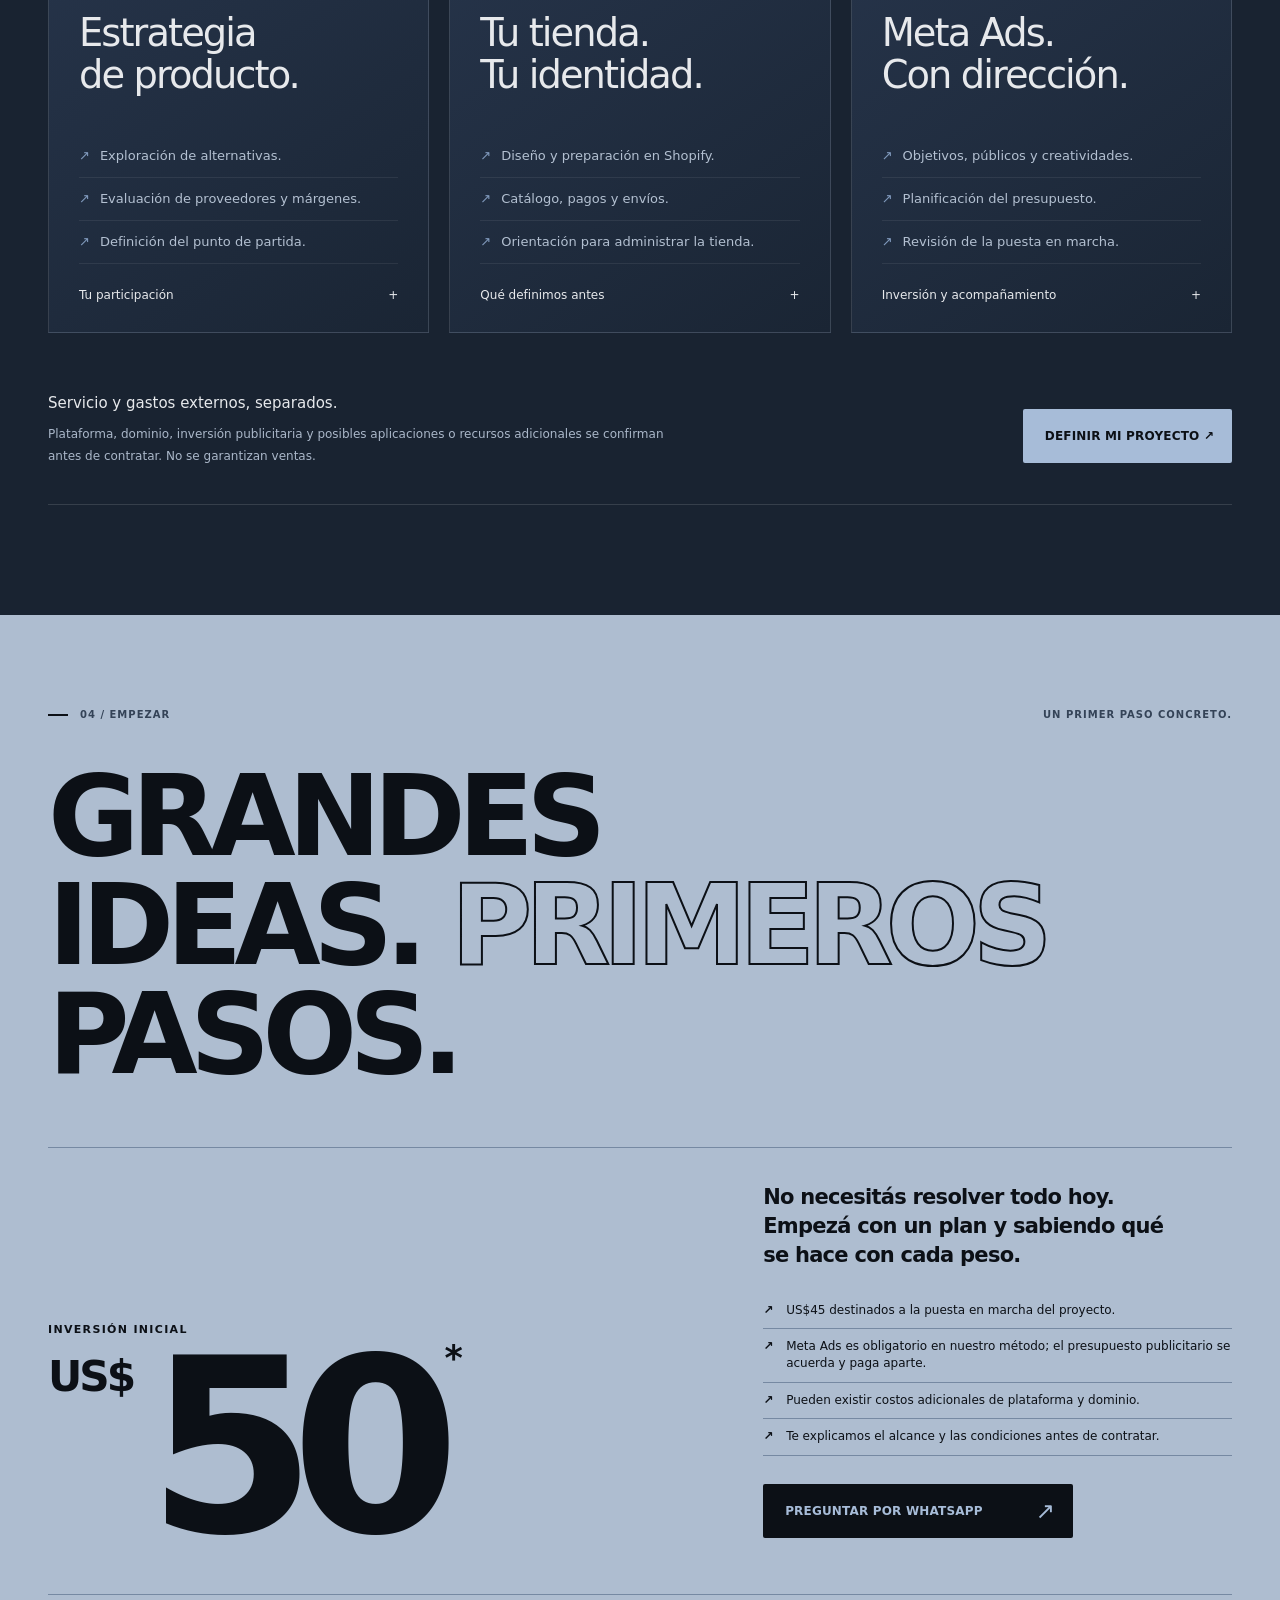
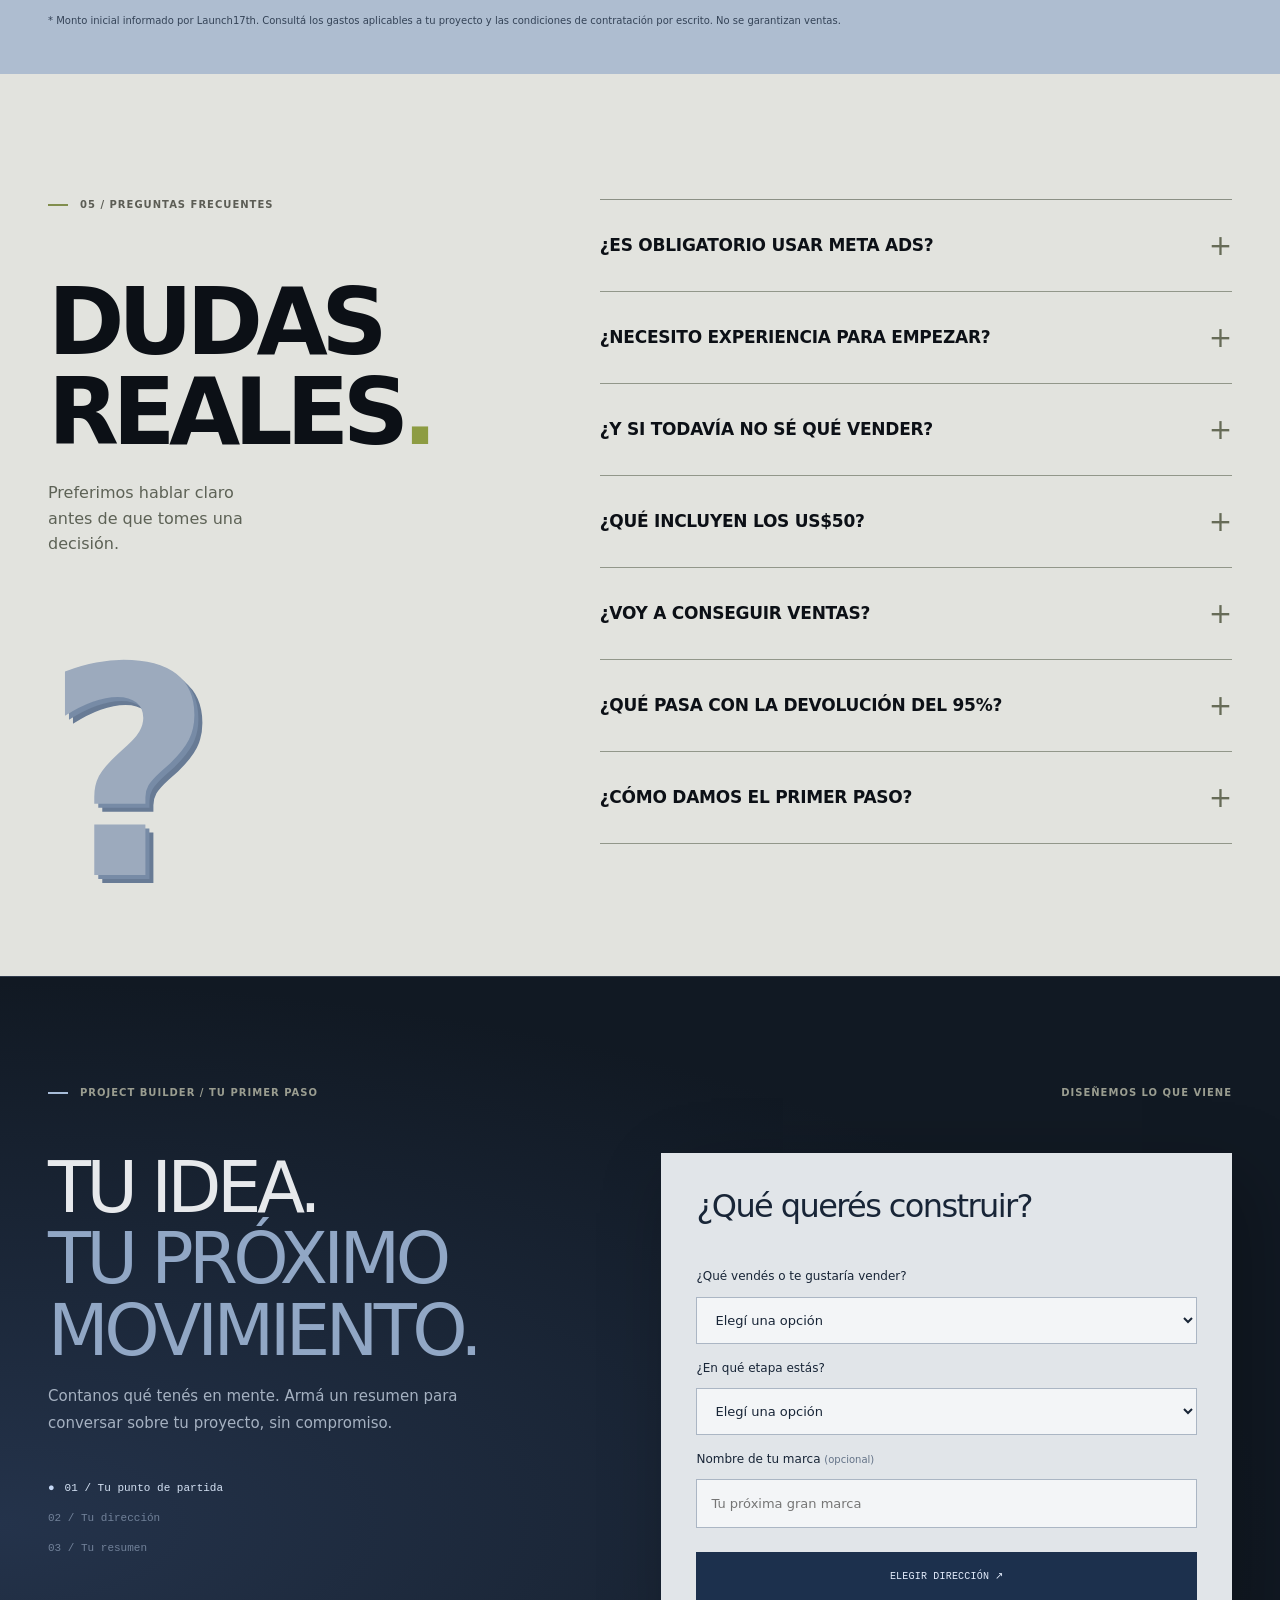
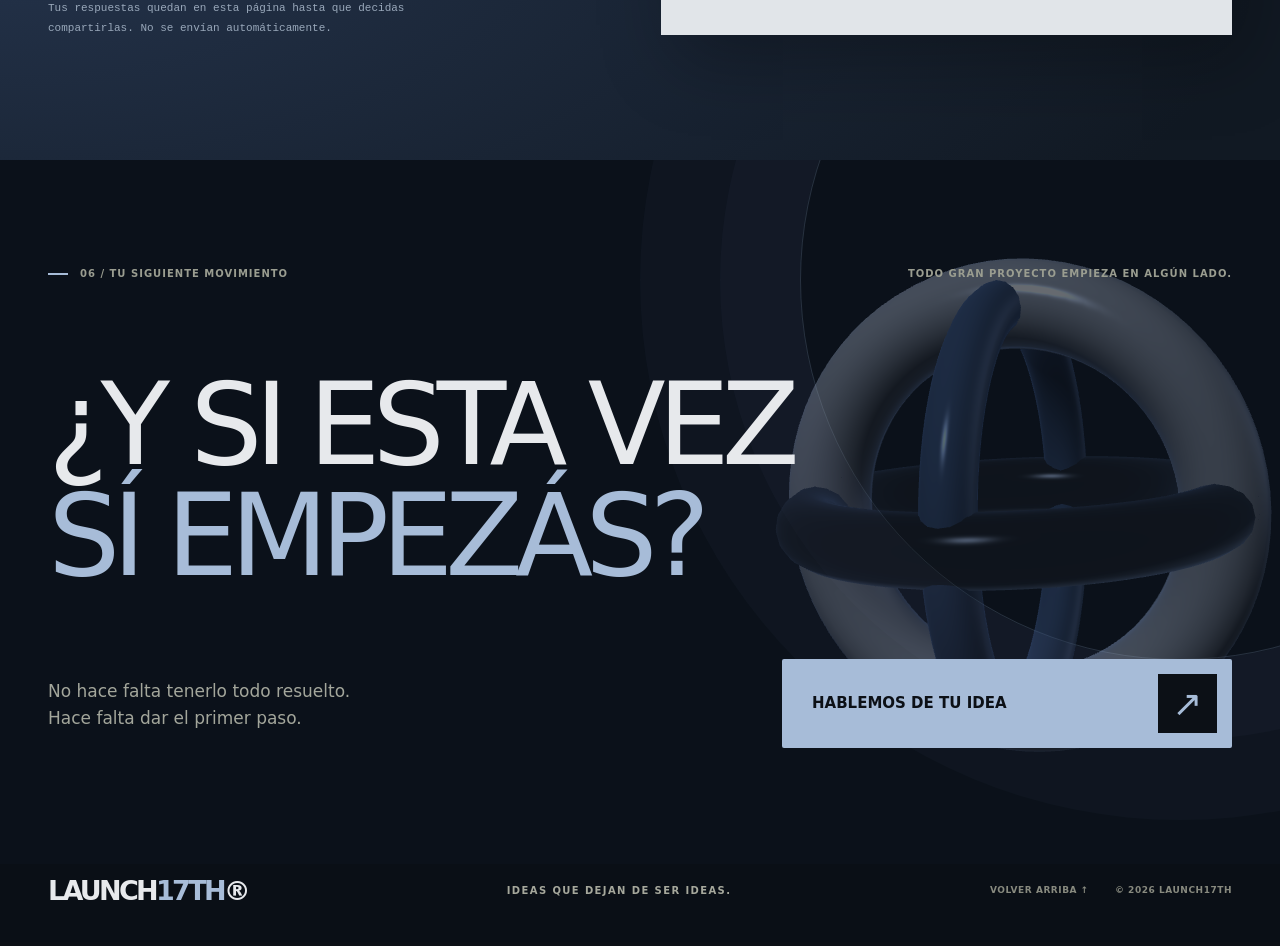
==== commit f4aa199f: "Add files via upload" ====
--- a/index.html
+++ b/index.html
@@ -1,385 +1,117 @@
 <!DOCTYPE html>
 <html lang="es">
 <head>
-<meta charset="utf-8">
-<meta name="viewport" content="width=device-width, initial-scale=1, viewport-fit=cover">
-<title>Launch17th — Te ayudamos a lanzar tu primera tienda online</title>
-<meta name="description" content="Te ayudamos a elegir qué vender, gestionamos tu tienda y te enseñamos todo. Inversión inicial de US$50. Atención por WhatsApp.">
-<meta name="theme-color" content="#0A0A0B">
-<meta name="color-scheme" content="dark">
-<meta name="format-detection" content="telephone=no">
-<meta property="og:type" content="website">
-<meta property="og:title" content="Launch17th — Lanzá tu primera tienda online">
-<meta property="og:description" content="Elegimos qué vender, gestionamos tu tienda y te enseñamos todo. Inversión inicial de US$50.">
-<link rel="icon" href="data:image/svg+xml,%3Csvg xmlns='http://www.w3.org/2000/svg' viewBox='0 0 100 100'%3E%3Ctext y='.9em' font-size='90'%3E%E2%9C%88%EF%B8%8F%3C/text%3E%3C/svg%3E">
-<script>
-try{if(localStorage.getItem("motion")==="on")document.documentElement.setAttribute("data-motion","on")}catch(e){}
-window.__calm=function(){return matchMedia("(prefers-reduced-motion: reduce)").matches&&document.documentElement.getAttribute("data-motion")!=="on"};
-</script>
-<style>
-@font-face{font-family:Archivo;font-style:normal;font-weight:400;font-display:swap;src:url([data-uri]) format("woff2")}
-@font-face{font-family:Archivo;font-style:normal;font-weight:600;font-display:swap;src:url([data-uri]) format("woff2")}
-@font-face{font-family:Archivo;font-style:normal;font-weight:900;font-display:swap;src:url([data-uri]) format("woff2")}
-@font-face{font-family:Archivo;font-style:italic;font-weight:900;font-display:swap;src:url([data-uri]) format("woff2")}
+  <meta charset="utf-8">
+  <meta name="viewport" content="width=device-width,initial-scale=1,viewport-fit=cover">
+  <meta name="theme-color" content="#11110e">
+  <meta name="description" content="Launch17th: de tu idea a tu primera tienda online. Estrategia, diseño en Shopify y acompañamiento para lanzar. Inversión inicial de US$50.">
+  <meta property="og:type" content="website">
+  <meta property="og:title" content="Launch17th | Tu idea merece una tienda real">
+  <meta property="og:description" content="Elegimos qué vender, creamos tu tienda y te acompañamos a lanzarla. Descubrí cómo empezar.">
+  <meta property="og:image" content="assets/og-cover.png">
+  <title>Launch17th® — 3D Experience</title>
+  <link rel="icon" type="image/svg+xml" href="assets/favicon.svg">
+  <link rel="stylesheet" href="styles.css">
+  <script src="script.js" defer></script>
+<link rel="stylesheet" href="experience.css"><script src="experience.js" defer></script><link rel="stylesheet" href="dimension.css"><script src="dimension.js" defer></script><link rel="stylesheet" href="growth.css"><script src="growth.js" defer></script><link rel="stylesheet" href="photography.css"></head>
+<body>
+<a class="skip-link" href="#main">Saltar al contenido</a>
+<div class="reading-progress" aria-hidden="true"></div>
+<div class="topline"><span>NO VENDAS UNA IDEA. <strong>LANZÁ UNA MARCA.</strong></span><span class="topline-right">DISEÑO <span aria-hidden="true">✳</span> DIGITAL FIRST</span></div>
+<header class="header" id="top">
+  <div class="wrap header-inner">
+    <a class="logo" href="#top" aria-label="Launch17th, inicio">LAUNCH<span>17TH</span><i>®</i></a>
+    <nav class="desktop-menu" aria-label="Navegación principal"><a href="#showroom">Showroom</a><a href="#meta-ads">Meta Ads</a><a href="#proceso">El proceso</a><a href="#inversion">Inversión</a><a href="#proyecto">Tu proyecto</a></nav>
+    <a class="nav-cta" href="https://wa.me/message/SSQU6ZWWL33UC1" target="_blank" rel="noopener noreferrer">Hablemos <span aria-hidden="true">↗</span></a>
+    <button class="menu-button" id="menu-button" aria-label="Abrir menú" aria-controls="mobile-nav" aria-expanded="false" type="button"><span></span><span></span></button>
+  </div>
+  <nav class="mobile-nav" id="mobile-nav" aria-label="Menú móvil" hidden><a href="#showroom">Showroom <span>01</span></a><a href="#meta-ads">Meta Ads <span>02</span></a><a href="#proceso">El proceso <span>02</span></a><a href="#inversion">Inversión <span>03</span></a><a href="#laboratorio">Design Lab <span>04</span></a><a href="#servicios">Servicios <span>05</span></a><a href="#proyecto">Armá tu proyecto <span>06</span></a><a class="mobile-nav-cta" href="https://wa.me/message/SSQU6ZWWL33UC1" target="_blank" rel="noopener noreferrer">Hablar por WhatsApp ↗</a></nav>
+</header>
+<main id="main">
+  <section class="hero" aria-labelledby="hero-title">
+    <div class="hero-grid-decoration" aria-hidden="true"></div>
+    <div class="wrap hero-layout">
+      <div class="hero-copy">
+        <div class="micro-label hero-kicker"><span class="signal"></span> ESTRATEGIA / COMMERCE / EXPERIENCIA <span class="label-index">/ 001</span></div>
+        <h1 id="hero-title"><span>TU MARCA.</span><span>OTRA</span><em>DIMENSIÓN<span class="point">.</span></em></h1>
+        <p class="hero-description">Convertimos ese “algún día” en un proyecto real. Te ayudamos a elegir qué vender, creamos tu tienda online y te acompañamos a dar el primer paso.</p>
+        <div class="hero-actions"><a class="button button-lime" href="#proyecto">ARMAR MI PROYECTO <span aria-hidden="true">↗</span></a><a class="text-action" href="#showroom">EXPLORÁ EL SHOWROOM <span aria-hidden="true">↓</span></a></div>
+        <div class="hero-meta"><span><span class="small-cross" aria-hidden="true">✳</span> DESDE US$50</span><span><span class="small-cross" aria-hidden="true">✳</span> SIN EXPERIENCIA PREVIA</span></div>
+      </div>
+<div class="hero-art hero-art-3d" id="hero-art">
+<div class="world-grid"></div><canvas data-model="sculpture" data-interactive="true" id="world" tabindex="0" role="img" aria-label="Escultura tridimensional interactiva. Arrastrá para girarla o usá las flechas del teclado."></canvas>
+<div class="scene-label">L17® / DIGITAL DESIGN ATELIER</div>
+<a href="demo.html?store=form" class="floating-browser"><span class="browser-bar">● ● ● <b>form.studio / concept</b> ↗</span><span class="browser-copy">FORM—01<small>OBJECTS FOR LIVING</small></span><img src="assets/photos/form-01.jpg" alt="Fotografía de la lámpara Mushroom"><span class="browser-caption">SHAPED<br>TO FEEL.<small>EXPLORAR TIENDA ↗</small></span></a>
+<div class="orbit-note">TU PRÓXIMA<br><strong>GRAN MARCA.</strong><span>✳</span></div>
+<div class="scene-controls"><span>ARRASTRÁ PARA GIRAR ↔</span><button id="spin" type="button" aria-pressed="true">Pausar giro</button><button id="reset-scene" type="button">Reiniciar</button></div><p id="canvas-fallback" hidden>Explorá nuestras tiendas interactivas en el showroom.</p>
+</div></div>
+    <div class="hero-bottom wrap"><span>SCROLL PARA EXPLORAR <span aria-hidden="true">↓</span></span><span>UNA MARCA QUE NO PASA DESAPERCIBIDA</span></div>
+  </section>
 
-:root{color-scheme:dark;--bg:#0A0A0B;--s1:#111113;--s2:#17171A;--ink:#F4F1EA;--mut:#A09B8E;--gold:#E3B341;--gk:#1A1405;--ln:rgba(255,255,255,.09);--r:22px;box-sizing:border-box;padding-top:env(safe-area-inset-top,0px);padding-bottom:env(safe-area-inset-bottom,0px)}
-html{scroll-behavior:smooth;scroll-padding-top:90px}
-*,*::before,*::after{box-sizing:inherit}
-body{margin:0;background:var(--bg);color:var(--ink);font:400 17px/1.7 Archivo,"Segoe UI",Roboto,"Helvetica Neue",Arial,"Noto Sans",sans-serif;-webkit-font-smoothing:antialiased}
-h1,h2,h3{margin:0;font-weight:900;letter-spacing:-.025em;line-height:1.1}
-h1{font-size:2.6rem;font-size:clamp(2.6rem,6.2vw,4.5rem)}
-h2{font-size:2rem;font-size:clamp(2rem,4vw,3rem)}
-h3{font-size:1.15rem;letter-spacing:-.01em;line-height:1.3}
-p{margin:0}
-a{color:inherit}
-em{font-style:italic;color:var(--gold)}
-:focus-visible{outline:3px solid var(--gold);outline-offset:3px}
-.wrap{max-width:1120px;margin:0 auto;padding:0 24px}
-main,footer{position:relative;z-index:1}
-header{position:sticky;top:0;z-index:50;background:rgba(10,10,11,.85);-webkit-backdrop-filter:blur(14px);backdrop-filter:blur(14px);border-bottom:1px solid var(--ln)}
-.nav{display:flex;align-items:center;justify-content:space-between;height:72px}
-.logo{font-weight:900;font-size:1.3rem;text-decoration:none;letter-spacing:-.02em}
-.logo i{display:inline-block;width:8px;height:8px;border-radius:50%;background:var(--gold);margin-left:4px}
-.links{display:flex;gap:36px;font-size:.95rem;color:var(--mut)}
-.links a{text-decoration:none;transition:color .2s}
-.links a:hover{color:var(--ink)}
-.btn{display:inline-flex;align-items:center;justify-content:center;gap:10px;background:var(--gold);color:var(--gk);font:600 1rem Archivo,"Segoe UI",Arial,sans-serif;padding:15px 28px;border-radius:999px;text-decoration:none;border:1px solid var(--gold);cursor:pointer;transition:transform .2s,box-shadow .2s,border-color .2s}
-.btn:hover{transform:translateY(-2px);box-shadow:0 12px 32px rgba(227,179,65,.22)}
-.btn svg{width:20px;height:20px;flex:none}
-.btn.o{background:transparent;color:var(--ink);border-color:var(--ln)}
-.btn.o:hover{border-color:var(--gold);box-shadow:none}
-.btn.s{padding:10px 20px;font-size:.92rem}
-.hero{padding:150px 0 130px;text-align:center}
-.eyebrow{display:inline-block;border:1px solid var(--ln);border-radius:999px;padding:8px 20px;font-size:.88rem;color:var(--mut);margin-bottom:36px}
-.hero h1{max-width:15ch;margin:0 auto}
-.lead{max-width:54ch;margin:36px auto 48px;color:var(--mut);font-size:1.2rem}
-.cta{display:flex;gap:14px;justify-content:center;flex-wrap:wrap}
-.trust{display:flex;gap:12px 32px;justify-content:center;flex-wrap:wrap;margin-top:64px;color:var(--mut);font-size:.92rem}
-.trust span::before{content:"";display:inline-block;width:6px;height:6px;border-radius:50%;background:var(--gold);margin-right:10px;vertical-align:middle}
-section{padding:120px 0;border-top:1px solid var(--ln)}
-.head{max-width:640px;margin:0 auto 72px;text-align:center}
-.head p{color:var(--mut);margin-top:22px}
-.tag{display:block;color:var(--gold);font-size:.8rem;font-weight:600;letter-spacing:.16em;text-transform:uppercase;margin-bottom:18px}
-.steps{display:grid;grid-template-columns:repeat(4,1fr);gap:24px;counter-reset:s}
-.step{counter-increment:s;padding:36px 30px;background:var(--s1);border:1px solid var(--ln);border-radius:var(--r);transition:border-color .3s,transform .3s}
-.step:hover{border-color:rgba(227,179,65,.5);transform:translateY(-4px)}
-.step::before{content:"0" counter(s);display:block;color:var(--gold);font-weight:900;letter-spacing:.1em;margin-bottom:32px}
-.step p{color:var(--mut);margin-top:14px;font-size:.97rem}
-.inv{display:grid;grid-template-columns:1fr 1fr;background:var(--s1);border:1px solid var(--ln);border-radius:30px;overflow:hidden}
-.inv>div{padding:64px 56px}
-.inv .l{border-right:1px solid var(--ln);display:flex;flex-direction:column;justify-content:center}
-.lab{color:var(--mut);font-size:.9rem;margin-bottom:12px}
-.price{font-size:5.5rem;font-weight:900;line-height:1;color:var(--gold);letter-spacing:-.04em}
-.inv .l p{color:var(--mut);margin-top:20px;max-width:30ch}
-.list{list-style:none;padding:0;margin:28px 0 0;display:grid;gap:18px}
-.list li{position:relative;padding-left:32px;color:var(--mut)}
-.list li::before{content:"";position:absolute;left:2px;top:.55em;width:13px;height:7px;border-left:2px solid var(--gold);border-bottom:2px solid var(--gold);transform:rotate(-45deg)}
-.note{text-align:center;color:var(--mut);font-size:.92rem;margin:36px auto 0;max-width:56ch}
-.two{display:grid;grid-template-columns:1fr 1fr;gap:24px}
-.box{background:var(--s1);border:1px solid var(--ln);border-radius:var(--r);padding:48px}
-.box.g{background:var(--s2);border-color:rgba(227,179,65,.35)}
-.tabs{display:flex;gap:10px;justify-content:center;margin-bottom:44px;flex-wrap:wrap}
-.tab{background:transparent;color:var(--mut);border:1px solid var(--ln);border-radius:999px;padding:11px 26px;font:600 .95rem Archivo,"Segoe UI",Arial,sans-serif;cursor:pointer;transition:all .25s}
-.tab:hover{color:var(--ink);border-color:var(--gold)}
-.tab[aria-selected="true"]{background:var(--gold);color:var(--gk);border-color:var(--gold)}
-.pane{display:none;grid-template-columns:repeat(3,1fr);gap:24px}
-.pane.on{display:grid;animation:rise .5s both}
-.card{background:var(--s1);border:1px solid var(--ln);border-radius:var(--r);padding:36px 32px}
-.card p{color:var(--mut);margin-top:12px;font-size:.97rem}
-.faq{max-width:760px;margin:0 auto}
-details{border-bottom:1px solid var(--ln);padding:28px 0}
-details:first-child{border-top:1px solid var(--ln)}
-summary{cursor:pointer;font-weight:600;font-size:1.1rem;list-style:none;display:flex;justify-content:space-between;align-items:center;gap:24px}
-summary::-webkit-details-marker{display:none}
-summary::after{content:"+";color:var(--gold);font-size:1.6rem;line-height:1;transition:transform .25s;flex:none}
-details[open] summary::after{transform:rotate(45deg)}
-details p{color:var(--mut);margin-top:16px;max-width:62ch}
-.final{text-align:center;background:var(--s1);border:1px solid var(--ln);border-radius:34px;padding:110px 32px}
-.final p{color:var(--mut);max-width:44ch;margin:24px auto 40px}
-.sub{display:block;margin-top:18px;color:var(--mut);font-size:.88rem}
-footer{border-top:1px solid var(--ln);padding:48px 0;color:var(--mut);font-size:.88rem}
-footer .wrap{display:flex;justify-content:space-between;gap:12px 32px;flex-wrap:wrap}
-@keyframes rise{from{opacity:0;transform:translateY(24px)}to{opacity:1;transform:none}}
-.hero .wrap>*{animation:rise .9s cubic-bezier(.2,.7,.2,1) backwards}
-.hero .wrap>:nth-child(2){animation-delay:.12s}
-.hero .wrap>:nth-child(3){animation-delay:.24s}
-.hero .wrap>:nth-child(4){animation-delay:.36s}
-.hero .wrap>:nth-child(5){animation-delay:.48s}
-.rv{opacity:0;transform:translateY(28px);transition:opacity .8s cubic-bezier(.2,.7,.2,1),transform .8s cubic-bezier(.2,.7,.2,1)}
-.rv.in{opacity:1;transform:none}
-/* cielo: avión y paquetes */
-@keyframes fly{from{transform:translate3d(-220px,0,0)}to{transform:translate3d(calc(100vw + 220px),0,0)}}
-@keyframes bob{from{transform:translateY(-6px) rotate(-1.5deg)}to{transform:translateY(6px) rotate(1.5deg)}}
-@keyframes fallY{from{transform:translate3d(0,0,0) rotate(0)}to{transform:translate3d(0,115vh,0) rotate(var(--r,40deg))}}
-@keyframes driftX{from{transform:translate3d(0,0,0)}to{transform:translate3d(var(--dx,120px),0,0)}}
-@keyframes drift2{from{transform:translateX(-14px)}to{transform:translateX(14px)}}
-@keyframes sway{from{transform:rotate(-8deg)}to{transform:rotate(8deg)}}
-#sky{position:fixed;top:0;right:0;bottom:0;left:0;overflow:hidden;pointer-events:none;z-index:0;color:var(--gold);opacity:.6}
-#sky .plane{position:absolute;left:0;width:220px;will-change:transform;animation:fly 20s linear forwards}
-#sky .plane svg{width:100%;display:block;filter:drop-shadow(0 0 8px rgba(227,179,65,.45));animation:bob 2.4s ease-in-out infinite alternate}
-#sky .pk{position:absolute;will-change:transform;animation:driftX var(--ft,7s) cubic-bezier(.05,.6,.3,1) forwards}
-#sky .py{will-change:transform;animation:fallY var(--ft,7s) cubic-bezier(.35,0,.85,.7) forwards}
-#sky .pk.chute .py{animation-timing-function:linear}
-#sky .pk svg{display:block}
-#sky .pk.chute .sw{animation:drift2 2.6s ease-in-out infinite alternate}
-#sky .pk.chute svg{transform-origin:50% 0;animation:sway 2.6s ease-in-out infinite alternate}
+  <div class="ticker" aria-label="De la idea al lanzamiento"><div class="ticker-track" aria-hidden="true"><span>IDEA <b>✳</b> ESTRATEGIA <b>✳</b> TIENDA <b>✳</b> LANZAMIENTO <b>✳</b> IDEA <b>✳</b> ESTRATEGIA <b>✳</b> TIENDA <b>✳</b> LANZAMIENTO <b>✳</b></span><span>IDEA <b>✳</b> ESTRATEGIA <b>✳</b> TIENDA <b>✳</b> LANZAMIENTO <b>✳</b> IDEA <b>✳</b> ESTRATEGIA <b>✳</b> TIENDA <b>✳</b> LANZAMIENTO <b>✳</b></span></div></div>
 
-/* animaciones v3 */
-:root{--red:#E5484D}
-html{scroll-padding-top:130px}
-.alert{display:flex;justify-content:center;align-items:center;gap:10px;flex-wrap:wrap;text-align:center;color:#fff;font-size:.92rem;font-weight:600;padding:9px 16px;background:linear-gradient(90deg,#A61E1E,#D63A3F,#A61E1E);background-size:200% 100%;animation:bgmove 6s linear infinite}
-.alert .dot{width:8px;height:8px;border-radius:50%;background:#fff;flex:none;animation:blink 1.4s ease-in-out infinite}
-@keyframes bgmove{to{background-position:-200% 0}}
-@keyframes blink{0%,100%{opacity:1;transform:scale(1)}50%{opacity:.35;transform:scale(.6)}}
-.warn{display:flex;gap:24px;align-items:center;margin-top:24px;padding:32px 36px;border:1px solid rgba(229,72,77,.65);background:rgba(229,72,77,.09);border-radius:var(--r);animation:glowR 3s ease-in-out infinite}
-.warn h3{color:#FF6B6F}
-.warn p{margin-top:6px}
-.wi{flex:none;width:50px;height:50px;border-radius:50%;background:var(--red);color:#fff;display:grid;place-items:center;font-weight:900;font-size:1.6rem;animation:ping 2s ease-out infinite}
-@keyframes glowR{0%,100%{box-shadow:0 0 0 rgba(229,72,77,0)}50%{box-shadow:0 0 40px rgba(229,72,77,.28)}}
-@keyframes ping{0%{box-shadow:0 0 0 0 rgba(229,72,77,.6)}80%,100%{box-shadow:0 0 0 18px rgba(229,72,77,0)}}
-.bg{position:fixed;top:0;right:0;bottom:0;left:0;z-index:0;pointer-events:none;overflow:hidden}
-.bg i{position:absolute;width:60vmax;height:60vmax;border-radius:50%;background:radial-gradient(circle,rgba(227,179,65,.15),transparent 62%);will-change:transform}
-.bg i:nth-child(1){left:-15vmax;top:-20vmax;animation:a1 22s ease-in-out infinite alternate}
-.bg i:nth-child(2){right:-20vmax;top:25vh;background:radial-gradient(circle,rgba(229,72,77,.09),transparent 62%);animation:a2 28s ease-in-out infinite alternate}
-.bg i:nth-child(3){left:20vw;bottom:-30vmax;animation:a3 26s ease-in-out infinite alternate}
-.bg b{position:absolute;top:-64px;left:-64px;right:0;bottom:0;background-image:linear-gradient(rgba(255,255,255,.035) 1px,transparent 1px),linear-gradient(90deg,rgba(255,255,255,.035) 1px,transparent 1px);background-size:64px 64px;animation:gridmove 12s linear infinite;-webkit-mask-image:radial-gradient(ellipse at 50% 30%,#000,transparent 75%);mask-image:radial-gradient(ellipse at 50% 30%,#000,transparent 75%)}
-@keyframes a1{to{transform:translate3d(30vmax,18vmax,0) scale(1.2)}}
-@keyframes a2{to{transform:translate3d(-26vmax,-14vmax,0) scale(1.15)}}
-@keyframes a3{to{transform:translate3d(24vmax,-16vmax,0) scale(1.25)}}
-@keyframes gridmove{to{transform:translate(64px,64px)}}
-.btn{position:relative;overflow:hidden}
-.btn::after{content:"";position:absolute;top:0;left:-80%;width:50%;height:100%;background:linear-gradient(100deg,transparent,rgba(255,255,255,.55),transparent);transform:skewX(-20deg);animation:sweep 4.5s ease-in-out infinite}
-.btn.o::after{background:linear-gradient(100deg,transparent,rgba(227,179,65,.28),transparent);animation-duration:6s;animation-delay:1.5s}
-@keyframes sweep{0%{left:-80%}35%,100%{left:140%}}
-.hero .btn:not(.o),.final .btn{animation:ring 2.4s ease-out infinite}
-@keyframes ring{0%{box-shadow:0 0 0 0 rgba(227,179,65,.5)}80%,100%{box-shadow:0 0 0 20px rgba(227,179,65,0)}}
-.btn:active{transform:scale(.96)}
-.nav{transition:height .3s}
-header.sc .nav{height:60px}
-.links a{position:relative}
-.links a::after{content:"";position:absolute;left:0;bottom:-6px;height:2px;width:100%;background:var(--gold);transform:scaleX(0);transform-origin:left;transition:transform .3s}
-.links a:hover::after{transform:scaleX(1)}
-em{background:linear-gradient(90deg,var(--gold) 0%,#FFF1BD 25%,var(--gold) 50%);background-size:200% 100%;-webkit-background-clip:text;background-clip:text;-webkit-text-fill-color:transparent;animation:shine 3.5s linear infinite}
-@keyframes shine{to{background-position:-200% 0}}
-@keyframes word{from{opacity:0;transform:translateY(.55em) rotate(4deg);filter:blur(6px)}to{opacity:1;transform:none;filter:none}}
-.hero h1{animation:none}
-.w{display:inline-block;animation:word .8s var(--d,0s) cubic-bezier(.2,.7,.2,1) both}
-em.w{animation:word .8s var(--d,0s) cubic-bezier(.2,.7,.2,1) both,shine 3.5s linear infinite}
-.hero{position:relative;overflow:hidden}
-.hero .wrap{position:relative;z-index:1}
-.pts{position:absolute;top:0;right:0;bottom:0;left:0;pointer-events:none;overflow:hidden}
-.pts i{position:absolute;bottom:-10px;border-radius:50%;background:var(--gold);box-shadow:0 0 10px var(--gold);opacity:0;animation:floatup var(--t,9s) var(--dl,0s) linear infinite}
-@keyframes floatup{0%{transform:translateY(0) scale(.6);opacity:0}15%{opacity:.9}100%{transform:translateY(-520px) scale(1.2);opacity:0}}
-.spot{position:relative;overflow:hidden}
-.spot::after{content:"";position:absolute;top:0;right:0;bottom:0;left:0;background:radial-gradient(320px circle at var(--mx,50%) var(--my,50%),rgba(227,179,65,.14),transparent 60%);opacity:0;transition:opacity .3s;pointer-events:none}
-.spot:hover::after{opacity:1}
-.step::before{transition:transform .3s}
-.step:hover::before{transform:translateX(8px)}
-.rv .list li{opacity:0;transform:translateX(-16px);transition:opacity .6s,transform .6s;transition-delay:calc(var(--i,0)*70ms + .25s)}
-.rv.in .list li{opacity:1;transform:none}
-.price b{font-weight:900}
-details[open] p{animation:rise .45s both}
-#prog{position:fixed;top:0;left:0;right:0;height:3px;background:var(--gold);transform-origin:left;transform:scaleX(0);z-index:90;pointer-events:none}
-.fab{position:fixed;right:18px;bottom:calc(18px + env(safe-area-inset-bottom,0px));z-index:60;display:inline-flex;align-items:center;gap:8px;background:var(--gold);color:var(--gk);font:600 .95rem Archivo,Arial,sans-serif;padding:14px 22px;border-radius:999px;text-decoration:none;box-shadow:0 10px 30px rgba(0,0,0,.5);opacity:0;pointer-events:none;transform:translateY(90px)}
-.fab svg{width:20px;height:20px}
-.fab.on{pointer-events:auto;animation:pop .6s cubic-bezier(.2,.8,.2,1) both,wiggle 5s 1.5s infinite}
-@keyframes pop{0%{transform:translateY(90px) scale(.8);opacity:0}60%{transform:translateY(-8px) scale(1.05);opacity:1}100%{transform:none;opacity:1}}
-@keyframes wiggle{0%,88%,100%{transform:rotate(0)}91%{transform:rotate(-5deg) scale(1.06)}94%{transform:rotate(5deg) scale(1.06)}97%{transform:rotate(-3deg)}}
-.two{grid-template-columns:1fr}
-.box.g .list{grid-template-columns:1fr 1fr;gap:18px 56px}
-.box:not(.g) .list{grid-template-columns:repeat(3,1fr);gap:18px 40px}
-#sky{opacity:.34}
-@supports not ((-webkit-background-clip:text) or (background-clip:text)){em{-webkit-text-fill-color:currentColor;background:none;color:var(--gold)}}
-@media (max-width:900px){.box .list{grid-template-columns:1fr!important}.warn{flex-direction:column;align-items:flex-start;padding:28px}.steps{grid-template-columns:1fr 1fr}.pane{grid-template-columns:1fr}.inv,.two{grid-template-columns:1fr}.inv .l{border-right:0;border-bottom:1px solid var(--ln)}.inv>div{padding:44px 32px}.links{display:none}}
-@media (max-width:560px){.steps{grid-template-columns:1fr}.hero{padding:96px 0 90px}section{padding:84px 0}.box{padding:36px 26px}.price{font-size:4.4rem}.final{padding:80px 24px}}
-@supports not ((-webkit-background-clip:text) or (background-clip:text)){em{color:var(--gold)}}
-@media (prefers-reduced-motion:reduce){html:not([data-motion="on"]) *,html:not([data-motion="on"]) *::before,html:not([data-motion="on"]) *::after{animation:none!important;transition:none!important;scroll-behavior:auto!important}html:not([data-motion="on"]) .rv{opacity:1!important;transform:none!important}html:not([data-motion="on"]) #sky .plane{left:55%}}
-@media (prefers-reduced-motion:reduce){html:not([data-motion="on"]) .rv .list li{opacity:1!important;transform:none!important}html:not([data-motion="on"]) .pts{display:none}html:not([data-motion="on"]) .fab.on{opacity:1;transform:none}}
-</style>
-</head>
-<body>
-<div id="prog" aria-hidden="true"></div>
-<div class="bg" aria-hidden="true"><i></i><i></i><i></i><b></b></div>
-<div id="sky" aria-hidden="true"></div>
-<header><div class="alert" role="note"><span class="dot"></span><span><b>Garantía:</b> si no recibís ventas, te devolvemos el 95% de tu dinero.</span></div><div class="wrap nav">
-  <a class="logo" href="#">Launch17th<i></i></a>
-  <nav class="links" aria-label="Principal"><a href="#como">Cómo funciona</a><a href="#inversion">Inversión</a><a href="#aprende">Qué aprendés</a><a href="#faq">Preguntas</a></nav>
-  <a class="btn s" href="https://wa.me/message/SSQU6ZWWL33UC1" target="_blank" rel="noopener noreferrer">WhatsApp</a>
-</div></header>
 
-<main>
-  <div class="hero"><div class="pts" aria-hidden="true"></div><div class="wrap">
-    <span class="eyebrow">Acompañamiento para tu primera tienda online</span>
-    <h1>Tu primera tienda online, <em>bien armada</em> desde el primer día.</h1>
-    <p class="lead">Te ayudamos a elegir qué vender, gestionamos tu tienda y te enseñamos todo el proceso. Empezás con una inversión inicial de US$50.</p>
-    <div class="cta"><a class="btn" href="https://wa.me/message/SSQU6ZWWL33UC1" target="_blank" rel="noopener noreferrer"><svg viewBox="0 0 24 24" fill="none" stroke="currentColor" stroke-width="2" stroke-linejoin="round" aria-hidden="true"><path d="M12 3a9 9 0 0 0-7.8 13.5L3 21l4.6-1.2A9 9 0 1 0 12 3z"/></svg>Hablar por WhatsApp</a><a class="btn o" href="#como">Ver cómo funciona</a></div>
-    <div class="trust"><span>Te enseñamos todo</span><span>Nos encargamos de la gestión</span><span>Atención por WhatsApp</span><span>Devolución del 95% si no hay ventas</span></div>
-  </div></div>
+<section class="showroom" id="showroom"><div class="wrap"><div class="section-eyebrow"><span>01 / EL NIVEL SE VE. Y SE TOCA.</span><span>INTERACTIVE SHOWROOM</span></div><div class="showroom-intro"><h2>NO TE LO IMAGINES.<br><em>EXPLORALO.</em></h2><p>Tres identidades. Tres maneras de sentir un producto. Explorá fotografías de productos reales y recorré cada experiencia de compra.</p></div><div class="showroom-links"><a href="#laboratorio">COMPARAR ESTILOS ↗</a><a href="#servicios">VER ALCANCE DEL SERVICIO ↗</a></div><div class="filters" role="group" aria-label="Filtrar conceptos"><button class="active" data-filter="all" aria-pressed="true">Todos / 03</button><button data-filter="home" aria-pressed="false">Objetos</button><button data-filter="beauty" aria-pressed="false">Beauty</button><button data-filter="tech" aria-pressed="false">Audio</button></div>
+<div class="showroom-grid">
+<a class="concept concept-form tilt" data-category="home" href="demo.html?store=form"><div class="concept-top"><span>01 — FORM STUDIO</span><span>↗</span></div><div class="concept-visual"><img class="real-product-photo" src="assets/photos/form-01.jpg" alt="Lámpara Mushroom roja fotografiada sobre una mesa" loading="lazy"><span class="concept-word">Objects<br>with soul.</span></div><div class="concept-foot"><div>FORM—01<small>OBJETOS / DISEÑO EDITORIAL</small></div><span>ENTRAR ↗</span></div></a>
+<a class="concept concept-aura tilt" data-category="beauty" href="demo.html?store=aura"><div class="concept-top"><span>02 — AURA SKIN</span><span>↗</span></div><div class="concept-visual"><img class="real-product-photo" src="assets/photos/aura-01.jpg" alt="Frasco real de sérum con gotero" loading="lazy"><span class="concept-word">Everyday<br>rituals.</span></div><div class="concept-foot"><div>aura.<small>BEAUTY / MINIMALISMO CÁLIDO</small></div><span>ENTRAR ↗</span></div></a>
+<a class="concept concept-pulse tilt" data-category="tech" href="demo.html?store=pulse"><div class="concept-top"><span>03 — PULSE AUDIO</span><span>↗</span></div><div class="concept-visual"><img class="real-product-photo" src="assets/photos/pulse-01.jpg" alt="Auriculares Bose negros" loading="lazy"><span class="concept-word">Feel<br>everything.</span></div><div class="concept-foot"><div>PULSE®<small>AUDIO / EXPERIENCIA INMERSIVA</small></div><span>ENTRAR ↗</span></div></a>
+</div><p class="photo-sources"><a href="photo-credits.html">FOTOGRAFÍAS Y CRÉDITOS ↗</a></p><p class="demo-note">CONCEPTOS DEMOSTRATIVOS DE LAUNCH17TH · Fotografías de productos reales · Precios ilustrativos · Sin pagos reales.</p></div></section>
+<section class="creative-lab" id="laboratorio" aria-labelledby="lab-title"><div class="wrap">
+<div class="section-eyebrow"><span>DESIGN LAB / PROBÁ LA DIFERENCIA</span><span>01 — 03</span></div>
+<div class="lab-intro"><h2 id="lab-title">EL MISMO OBJETO.<br><em>OTRA HISTORIA.</em></h2><p>La identidad cambia cómo se presenta un producto. Elegí una dirección y mirá cómo se transforma la misma lámpara.</p></div>
+<div class="style-switch" role="group" aria-label="Estilo de la tienda"><button data-look="editorial" aria-pressed="true">01 / Editorial</button><button data-look="warm" aria-pressed="false">02 / Sensorial</button><button data-look="tech" aria-pressed="false">03 / Inmersivo</button></div>
+<div class="style-stage" id="style-stage" data-look="editorial"><div class="sample-top"><strong id="sample-brand">FORM—01</strong><span>OBJECTS / COLLECTION 01</span><span>MENU ↗</span></div><div class="sample-body"><div class="sample-copy"><span id="sample-eyebrow">EL ESPACIO PARA LO ESENCIAL</span><h3 id="sample-title">Quiet<br>objects.</h3><p id="sample-desc">Diseño que encuentra su lugar. Una forma simple de habitar mejor.</p><a class="sample-cta" href="demo.html?store=form">EXPLORAR EL PRODUCTO ↗</a></div><img src="assets/photos/form-01.jpg" alt="Fotografía de una lámpara Mushroom presentada en tres identidades visuales" loading="lazy"><span class="sample-index">MUSHROOM LAMP / 001</span></div></div>
+<p class="lab-caption" id="look-description" aria-live="polite">Editorial: espacio, tipografía limpia y tonos piedra. El producto tiene lugar para respirar.</p>
+<div class="mobile-lab"><div class="mobile-copy"><p class="lab-kicker">02 / EN LA PALMA DE TU MANO</p><h2>NO ES UNA FOTO.<br><em>ES UNA TIENDA.</em></h2><p>Abrí una demo dentro del teléfono. Acercá las fotografías, elegí un producto y probá el carrito. Todo el recorrido, en formato móvil.</p><div class="phone-switch" role="group" aria-label="Tienda en el teléfono"><button data-phone="form" aria-pressed="true">FORM / Objetos</button><button data-phone="aura" aria-pressed="false">aura. / Beauty</button><button data-phone="pulse" aria-pressed="false">PULSE / Audio</button></div><a id="phone-full" class="text-action" href="demo.html?store=form">ABRIR A PANTALLA COMPLETA ↗</a><p class="lab-caption">Conceptos de diseño con fotografías reales. Precios ilustrativos; sin compras reales.</p></div><div class="phone-shell"><div class="phone-island" aria-hidden="true"></div><div class="phone-screen" id="phone-screen"><div class="phone-placeholder" id="phone-placeholder"><span>LAUNCH17TH® / MOBILE LAB</span><strong id="phone-brand">FORM—01</strong><p>Tu próxima tienda,<br>en tus manos.</p><button id="phone-start" type="button">INICIAR DEMO ↗</button></div></div><span class="phone-home" aria-hidden="true"></span></div></div>
+<div class="before-intro"><p class="lab-kicker">03 / LA DIFERENCIA ESTÁ EN EL DISEÑO</p><h2>DESLIZÁ.<br><em>DESCUBRÍ EL CAMBIO.</em></h2><p>El mismo producto y el mismo precio. Dos formas de presentarlos.</p></div>
+<div class="comparison" id="comparison" style="--split:50%"><div class="compare-side compare-basic"><div class="basic-head">Mi tienda / Inicio · Productos</div><div class="basic-content"><img src="assets/photos/form-01.jpg" alt="Fotografía de una lámpara con presentación básica" loading="lazy"><div><h3>Lámpara de mesa</h3><p>Lámpara para tu casa.</p><b>US$89</b><span class="fake-button">Agregar al carrito</span></div></div><small>ANTES / EJEMPLO BÁSICO</small></div><div class="compare-side compare-designed"><div class="designed-head">FORM—01 <span>LIGHT OBJECTS / 01</span></div><div class="designed-content"><div><p>UNA LUZ. UN NUEVO RITUAL.</p><h3>Shaped<br>to feel.</h3><span>MUSHROOM LAMP / US$89</span></div><img src="assets/photos/form-01.jpg" alt="La misma fotografía con presentación editorial" loading="lazy"></div><small>DESPUÉS / PROPUESTA EDITORIAL</small></div><div class="compare-divider" aria-hidden="true"><span>↔</span></div></div><div class="comparison-control"><label for="compare-range">Básico <span>↔</span> Editorial</label><input type="range" id="compare-range" min="0" max="100" value="50" aria-label="Porcentaje de la propuesta editorial visible"><output id="compare-value" for="compare-range">50% editorial</output></div><p class="lab-caption">Comparación demostrativa de diseño. No representa un trabajo anterior de un cliente ni una promesa de resultados.</p>
+</div></section>
 
-  <section id="como"><div class="wrap">
-    <div class="head"><span class="tag">El proceso</span><h2>Cuatro pasos, sin complicarte</h2><p>Nos hacemos cargo de la gestión para que vos te enfoques en aprender.</p></div>
-    <div class="steps">
-      <div class="step"><h3>Hablamos</h3><p>Nos contás tu situación por WhatsApp y resolvemos tus primeras dudas.</p></div>
-      <div class="step"><h3>Elegimos qué vender</h3><p>Analizamos juntos opciones de producto, margen y proveedor.</p></div>
-      <div class="step"><h3>Armamos tu tienda</h3><p>Configuramos la tienda, el dominio, los pagos, los envíos y tu primera campaña.</p></div>
-      <div class="step"><h3>Lanzamos y acompañamos</h3><p>Gestionamos todo hasta que los clientes lleguen a tu tienda y puedan comprar.</p></div>
+<section class="meta-section" id="meta-ads"><div class="wrap"><div class="section-eyebrow"><span>02 / NO ALCANZA CON ESTAR ONLINE</span><span>FACEBOOK + INSTAGRAM</span></div><div class="meta-grid"><div><div class="required-label">PARTE OBLIGATORIA DE NUESTRO MÉTODO</div><h2>UNA TIENDA.<br>UN PÚBLICO.<br><em>LA CONEXIÓN.</em></h2><p>Tu tienda necesita ser vista. Por eso, trabajar con Meta Ads es un requisito del plan de lanzamiento de Launch17th: construimos la tienda y planificamos cómo llevarle tráfico.</p><p class="meta-detail">Definimos juntos objetivos, creatividades y presupuesto antes de activar campañas. La inversión publicitaria se paga aparte del servicio.</p><a class="button button-lime" href="https://wa.me/message/SSQU6ZWWL33UC1" target="_blank" rel="noopener noreferrer">PLANIFICAR MI LANZAMIENTO ↗</a></div><div class="ads-lab"><div class="lab-header"><span>CAMPAIGN LAB / DEMO</span><span class="signal"></span></div><div class="ad-preview"><div class="ad-account"><b id="ad-brand">FORM STUDIO</b><small>Publicidad · Vista ilustrativa</small></div><div class="ad-art" id="ad-art"><img src="assets/photos/form-01.jpg" alt="Fotografía real de lámpara en anuncio demostrativo" loading="lazy"><strong id="ad-title">Tu espacio.<br>Tu forma.</strong></div><div class="ad-bottom"><span id="ad-caption">Objetos que transforman lo cotidiano.</span><a href="demo.html?store=form">Ver producto ↗</a></div></div><div class="ad-tabs" role="group" aria-label="Elegir enfoque de anuncio"><button class="active" data-ad="0" aria-pressed="true">01 Descubrir</button><button data-ad="1" aria-pressed="false">02 Considerar</button><button data-ad="2" aria-pressed="false">03 Volver</button></div><p id="ad-explanation" aria-live="polite">Presentamos el producto a nuevas personas con una propuesta visual clara.</p></div></div><div class="ads-method"><article><span>01 / ESTRATEGIA</span><h3>Un objetivo claro.</h3><p>Definimos a quién queremos llegar y qué acción queremos generar.</p></article><article><span>02 / CREATIVIDAD</span><h3>Una razón para mirar.</h3><p>Probamos mensajes y piezas que conecten con el producto.</p></article><article><span>03 / APRENDIZAJE</span><h3>Decisiones con datos.</h3><p>Revisamos visitas, acciones y costos para ajustar la campaña.</p></article></div><p class="demo-note">Meta Ads es una condición de nuestro servicio, no una obligación general para vender online. Los anuncios no garantizan ventas.</p></div></section>
+  <section class="manifesto light-section" id="enfoque" aria-labelledby="manifesto-title">
+    <div class="wrap">
+      <div class="section-eyebrow dark-eyebrow"><span>01 / EL ENFOQUE</span><span>MENOS VUELTAS. MÁS ACCIÓN.</span></div>
+      <div class="manifesto-grid"><p class="side-note reveal">NO TENÉS QUE HACERLO TODO SOLO.<br>PARA ESO ESTAMOS.</p><h2 class="manifesto-heading reveal" id="manifesto-title">UNA BUENA<br>IDEA NO ALCANZA<span class="outline-word">.</span><span class="manifesto-small">HAY QUE HACER QUE SUCEDA.</span></h2></div>
+      <div class="manifesto-bottom"><div class="manifesto-symbol" aria-hidden="true">↗</div><p class="reveal">Emprender por primera vez puede ser un lío. Nosotros ponemos estructura, diseño y acompañamiento para que tengas <strong>una tienda lista para dar sus primeros pasos</strong>, entendiendo qué hay detrás de cada decisión.</p></div>
     </div>
-  </div></section>
+  </section>
 
-  <section id="inversion"><div class="wrap">
-    <div class="head"><span class="tag">Inversión inicial</span><h2>Un punto de partida claro</h2><p>Sabés desde el principio cuánto se invierte y adónde va cada dólar.</p></div>
-    <div class="inv">
-      <div class="l"><span class="lab">Para comenzar</span><span class="price">US$<b>50</b></span><p>Inversión inicial para lanzar tu tienda.</p></div>
-      <div><h3>US$45 van directo a tu tienda</h3>
-        <ul class="list"><li>Tu tienda online en Shopify</li><li>Dominio propio</li><li>Tus primeros anuncios</li><li>Todo lo necesario para dar los primeros pasos</li></ul></div>
+  <section class="process dark-section" id="proceso" aria-labelledby="process-title">
+    <div class="wrap">
+      <div class="section-eyebrow"><span>02 / CÓMO LO HACEMOS</span><span>UN PROCESO. CUATRO MOVIMIENTOS.</span></div>
+      <div class="process-heading-row reveal"><h2 id="process-title">DEL “QUIERO”<br>AL <em>“YA ESTÁ”.</em></h2><p>No te soltamos un montón de tutoriales. Trabajamos con vos, paso a paso.</p></div>
+      <div class="process-grid">
+        <div class="process-list" role="group" aria-label="Etapas del lanzamiento">
+          <button class="process-step is-selected" type="button" data-step="0" aria-pressed="true"><span class="step-number">01</span><span class="step-name">NOS CONOCEMOS</span><span class="step-arrow">↗</span></button>
+          <button class="process-step" type="button" data-step="1" aria-pressed="false"><span class="step-number">02</span><span class="step-name">ENCONTRAMOS TU PRODUCTO</span><span class="step-arrow">↗</span></button>
+          <button class="process-step" type="button" data-step="2" aria-pressed="false"><span class="step-number">03</span><span class="step-name">CREAMOS TU TIENDA</span><span class="step-arrow">↗</span></button>
+          <button class="process-step" type="button" data-step="3" aria-pressed="false"><span class="step-number">04</span><span class="step-name">SALIMOS AL MUNDO</span><span class="step-arrow">↗</span></button>
+        </div>
+        <article class="step-display" id="step-display" aria-live="polite" aria-atomic="true"><div class="step-display-top"><span id="step-display-count">PASO 01 / 04</span><span class="display-icon" id="step-display-icon" aria-hidden="true">↗</span></div><div class="process-sculpture"><canvas id="process-mesh" data-model="sculpture" aria-hidden="true"></canvas><span>LIVE / FORM EXPLORATION</span></div><div class="step-display-text"><p id="step-display-kicker">PRIMERO, ESCUCHAR.</p><h3 id="step-display-heading">ENTENDEMOS<br>TU IDEA.</h3><p id="step-display-description">Charlamos sobre tus objetivos, tu situación actual y lo que te gustaría construir. Sin tecnicismos ni presión.</p></div><div class="step-display-bottom"><span>LAUNCH17TH® / MÉTODO</span><div class="step-pips" aria-hidden="true"><i class="active"></i><i></i><i></i><i></i></div></div></article>
+      </div>
+      <div class="process-footer"><p>* Trabajamos en conjunto: nosotros guiamos y gestionamos, vos participás y aprendés.</p><a href="#inversion">VER LA INVERSIÓN <span aria-hidden="true">↘</span></a></div>
     </div>
-    
+  </section>
 
-  <section id="roles"><div class="wrap">
-    <div class="head"><span class="tag">Reparto de tareas</span><h2>Nosotros gestionamos. Vos aprendés.</h2></div>
-    <div class="two">
-      <div class="box g"><h3>Nos encargamos de</h3><ul class="list"><li>Elegir con vos qué vender</li><li>Investigar productos con potencial</li><li>Buscar y comparar proveedores</li><li>Calcular tus costos, márgenes y precios</li><li>Diseñar tu tienda en Shopify</li><li>Configurar tu tienda, pagos y envíos</li><li>Cargar tus productos con fotos y descripciones</li><li>Registrar y conectar tu dominio</li><li>Redactar tus políticas de envío y cambios</li><li>Probar una compra completa antes de lanzar</li><li>Instalar la medición para registrar tus ventas</li><li>Crear y gestionar tus anuncios</li><li>Medir los resultados y ajustar</li><li>Responder tus dudas por WhatsApp</li></ul></div>
-      <div class="box"><h3>Vos ponés</h3><ul class="list"><li>La inversión inicial de US$50</li><li>Tus ganas de aprender</li><li>Tu decisión final sobre qué vender</li></ul></div>
-    </div>
-  </div></section>
+  <section class="deliverable light-section" aria-labelledby="deliverable-title">
+    <div class="wrap deliverable-layout"><div class="deliverable-heading reveal"><div class="section-eyebrow dark-eyebrow"><span>03 / LO QUE TE LLEVÁS</span></div><h2 id="deliverable-title">UN SISTEMA.<br>CUATRO<br><em>VENTAJAS.</em></h2><p>Estrategia, diseño, conocimiento y dirección. Cada pieza tiene una función. Juntas, ponen tu marca en movimiento.</p><a class="text-action text-action-dark" href="https://wa.me/message/SSQU6ZWWL33UC1" target="_blank" rel="noopener noreferrer">CONTANOS TU IDEA <span aria-hidden="true">↗</span></a></div><div class="deliverable-list reveal"><div><span>01 /</span><div class="service-object service-object-0" aria-hidden="true"><div class="solid"><i></i><i></i><i></i><i></i><i></i><i></i></div></div><h3>ESTRATEGIA DE PRODUCTO</h3><p>Evaluamos opciones, proveedores y márgenes para tomar decisiones con criterio.</p><span class="bullet-arrow">↗</span></div><div><span>02 /</span><div class="service-object service-object-1" aria-hidden="true"><div class="solid"><i></i><i></i><i></i><i></i><i></i><i></i></div></div><h3>DISEÑO DE TU TIENDA</h3><p>Armamos tu presencia en Shopify y preparamos catálogo, pagos y envíos.</p><span class="bullet-arrow">↗</span></div><div><span>03 /</span><div class="service-object service-object-2" aria-hidden="true"><div class="solid"><i></i><i></i><i></i><i></i><i></i><i></i></div></div><h3>APRENDIZAJE EN SERIO</h3><p>Te mostramos cómo administrar tu tienda y entender anuncios y métricas.</p><span class="bullet-arrow">↗</span></div><div><span>04 /</span><div class="service-object service-object-3" aria-hidden="true"><div class="solid"><i></i><i></i><i></i><i></i><i></i><i></i></div></div><h3>ACOMPAÑAMIENTO AL LANZAR</h3><p>Revisamos la puesta en marcha y detectamos oportunidades para mejorar.</p><span class="bullet-arrow">↗</span></div></div></div>
+  </section>
 
-  <section id="aprende"><div class="wrap">
-    <div class="head"><span class="tag">Te enseñamos todo</span><h2>Aprendés mientras se construye tu negocio</h2></div>
-    <div class="tabs" role="tablist" aria-label="Temas">
-      <button class="tab" role="tab" aria-selected="true" type="button">Shopify</button>
-      <button class="tab" role="tab" aria-selected="false" type="button">Meta Ads</button>
-      <button class="tab" role="tab" aria-selected="false" type="button">Tu negocio</button>
-    </div>
-    <div class="pane on" role="tabpanel">
-      <div class="card"><h3>Qué es Shopify</h3><p>La plataforma donde vive tu tienda: catálogo, carrito, pagos y pedidos.</p></div>
-      <div class="card"><h3>Productos y colecciones</h3><p>Cómo cargarlos con buenas fotos, títulos claros y variantes bien armadas.</p></div>
-      <div class="card"><h3>Pagos y envíos</h3><p>Cómo cobrar y enviar sin que los costos te sorprendan.</p></div>
-    </div>
-    <div class="pane" role="tabpanel">
-      <div class="card"><h3>Qué es Meta Ads</h3><p>Anuncios en Facebook e Instagram para mostrar tu producto a quien podría querer comprarlo.</p></div>
-      <div class="card"><h3>Medición</h3><p>Cómo conectar tu tienda para saber qué anuncios generan compras.</p></div>
-      <div class="card"><h3>Presupuesto y métricas</h3><p>Cuánto invertir, cuándo esperar y qué números mirar.</p></div>
-    </div>
-    <div class="pane" role="tabpanel">
-      <div class="card"><h3>Elegir qué vender</h3><p>Margen, proveedor y demanda, antes de gastar en stock.</p></div>
-      <div class="card"><h3>Calcular precios</h3><p>Costos, comisiones y envío, para saber si realmente ganás.</p></div>
-      <div class="card"><h3>Errores comunes</h3><p>Los que más se repiten en el primer mes y cómo evitarlos.</p></div>
-    </div>
-  </div></section>
+<section class="scope-section" id="servicios" aria-labelledby="scope-title"><div class="wrap"><div class="section-eyebrow"><span>ALCANCE / SIN LETRA CHICA</span><span>QUÉ HACEMOS JUNTOS</span></div><div class="lab-intro"><h2 id="scope-title">CADA PIEZA.<br><em>BIEN DEFINIDA.</em></h2><p>Antes de contratar, acordamos el alcance por escrito. Estas son las áreas de trabajo del lanzamiento.</p></div><div class="scope-grid"><article><span class="lab-kicker">01 / DIRECCIÓN</span><h3>Estrategia<br>de producto.</h3><ul><li>Exploración de alternativas.</li><li>Evaluación de proveedores y márgenes.</li><li>Definición del punto de partida.</li></ul><details><summary>Tu participación <span>+</span></summary><p>Compartís objetivos, presupuesto y preferencias. Las decisiones sobre el producto se toman con vos.</p></details></article><article><span class="lab-kicker">02 / EXPERIENCIA</span><h3>Tu tienda.<br>Tu identidad.</h3><ul><li>Diseño y preparación en Shopify.</li><li>Catálogo, pagos y envíos.</li><li>Orientación para administrar la tienda.</li></ul><details><summary>Qué definimos antes <span>+</span></summary><p>Cantidad de productos y páginas, contenido disponible, integraciones, revisiones y fecha de entrega. Los modelos 3D y desarrollos especiales se cotizan según alcance.</p></details></article><article><span class="lab-kicker">03 / LANZAMIENTO</span><h3>Meta Ads.<br>Con dirección.</h3><ul><li>Objetivos, públicos y creatividades.</li><li>Planificación del presupuesto.</li><li>Revisión de la puesta en marcha.</li></ul><details><summary>Inversión y acompañamiento <span>+</span></summary><p>Meta Ads forma parte obligatoria de nuestro método. El presupuesto publicitario se paga aparte. La duración y frecuencia del acompañamiento se acuerdan por escrito.</p></details></article></div><div class="scope-bottom"><div><strong>Servicio y gastos externos, separados.</strong><p>Plataforma, dominio, inversión publicitaria y posibles aplicaciones o recursos adicionales se confirman antes de contratar. No se garantizan ventas.</p></div><a href="#proyecto" class="button button-lime">DEFINIR MI PROYECTO ↗</a></div>
 
-  <section id="faq"><div class="wrap">
-    <div class="head"><span class="tag">Preguntas frecuentes</span><h2>Lo que más nos preguntan</h2></div>
-    <div class="faq">
-      <details><summary>¿Qué incluye la inversión de US$50?</summary><p>Se destina a tu tienda: la plataforma, el dominio, tus primeros anuncios y lo necesario para lanzar.</p></details>
-      <details><summary>¿Me prometen que voy a vender?</summary><p>Si, Tenemos excelentes metodos para traer clientes a tu tienda. en caso de que no  te devolvemos el 95% de tu dinero. Mientras tanto, te ayudamos a elegir bien y a interpretar los números.</p></details>
-      <details><summary>¿Cómo funciona la devolución del 95%?</summary><p>Si tu tienda no recibe ventas, se te devuelve el 95% del dinero que invertiste. Escribinos por WhatsApp y te explicamos las condiciones.</p></details>
-      <details><summary>¿Necesito experiencia previa?</summary><p>No. Empezamos desde cero y te explicamos cada paso.</p></details>
-      <details><summary>¿Ya tengo que tener un producto?</summary><p>No. Lo elegimos juntos, mirando margen, proveedor y demanda.</p></details>
-      <details><summary>¿Cómo empiezo?</summary><p>Escribinos por WhatsApp y te explicamos el primer paso.</p></details>
-    </div>
-  </div></section>
+</div></section>
 
-  <section id="contacto"><div class="wrap"><div class="final">
-    <h2>¿Querés empezar tu tienda?</h2>
-    <p>Escribinos por WhatsApp y te contamos cómo seguir. Sin presión.</p>
-    <a class="btn" href="https://wa.me/message/SSQU6ZWWL33UC1" target="_blank" rel="noopener noreferrer"><svg viewBox="0 0 24 24" fill="none" stroke="currentColor" stroke-width="2" stroke-linejoin="round" aria-hidden="true"><path d="M12 3a9 9 0 0 0-7.8 13.5L3 21l4.6-1.2A9 9 0 1 0 12 3z"/></svg>Hablar por WhatsApp</a>
-    <span class="sub">Atención 100% por WhatsApp</span>
-  </div></div></section>
+  <section class="investment" id="inversion" aria-labelledby="investment-title"><div class="wrap investment-layout"><div class="investment-top"><div class="section-eyebrow dark-eyebrow"><span>04 / EMPEZAR</span><span>UN PRIMER PASO CONCRETO.</span></div><h2 id="investment-title">GRANDES<br>IDEAS. <em>PRIMEROS</em><br>PASOS.</h2></div><div class="investment-bottom"><div class="investment-price"><small>INVERSIÓN INICIAL</small><div class="price-figure"><sup>US$</sup>50<span>*</span></div></div><div class="investment-explainer"><p>No necesitás resolver todo hoy. Empezá con un plan y sabiendo qué se hace con cada peso.</p><ul><li>US$45 destinados a la puesta en marcha del proyecto.</li><li>Meta Ads es obligatorio en nuestro método; el presupuesto publicitario se acuerda y paga aparte.</li><li>Pueden existir costos adicionales de plataforma y dominio.</li><li>Te explicamos el alcance y las condiciones antes de contratar.</li></ul><a class="button button-black" href="https://wa.me/message/SSQU6ZWWL33UC1" target="_blank" rel="noopener noreferrer">PREGUNTAR POR WHATSAPP <span aria-hidden="true">↗</span></a></div></div><p class="investment-footnote">* Monto inicial informado por Launch17th. Consultá los gastos aplicables a tu proyecto y las condiciones de contratación por escrito. No se garantizan ventas.</p></div></section>
+
+  <section class="faq light-section" id="preguntas" aria-labelledby="faq-title"><div class="wrap faq-layout"><div class="faq-side reveal"><div class="section-eyebrow dark-eyebrow"><span>05 / PREGUNTAS FRECUENTES</span></div><h2 id="faq-title">DUDAS<br>REALES<span class="accent-dot">.</span></h2><p>Preferimos hablar claro antes de que tomes una decisión.</p><div class="faq-art" aria-hidden="true">?</div></div><div class="faq-items reveal"><details><summary>¿ES OBLIGATORIO USAR META ADS? <span>+</span></summary><p>Sí, para trabajar con nuestro plan de lanzamiento. Definimos el presupuesto con vos antes de contratar; no está incluido en la inversión inicial. No se garantizan ventas.</p></details><details><summary>¿NECESITO EXPERIENCIA PARA EMPEZAR? <span>+</span></summary><p>No. La idea es acompañarte desde cero y que aprendas mientras armamos tu tienda.</p></details><details><summary>¿Y SI TODAVÍA NO SÉ QUÉ VENDER? <span>+</span></summary><p>Te ayudamos a investigar alternativas, evaluar proveedores, precios y márgenes antes de decidir.</p></details><details><summary>¿QUÉ INCLUYEN LOS US$50? <span>+</span></summary><p>Es la inversión inicial para empezar. US$45 se destinan a la puesta en marcha de tu proyecto. Pedí el desglose y consultá si aplican costos adicionales.</p></details><details><summary>¿VOY A CONSEGUIR VENTAS? <span>+</span></summary><p>Las ventas no están aseguradas. Dependen del producto, la demanda, los anuncios y otros factores. El objetivo es lanzar con una base sólida y aprender de los resultados.</p></details><details><summary>¿QUÉ PASA CON LA DEVOLUCIÓN DEL 95%? <span>+</span></summary><p>La propuesta original de Launch17th contempla una devolución del 95% si no recibís ventas. Solicitá previamente todos los plazos, requisitos, exclusiones y condiciones por escrito.</p></details><details><summary>¿CÓMO DAMOS EL PRIMER PASO? <span>+</span></summary><p>Escribinos por WhatsApp, contanos tu idea y te explicamos cómo trabajaríamos juntos.</p></details></div></div></section>
+
+<section class="project-builder" id="proyecto" aria-labelledby="builder-title"><div class="wrap"><div class="section-eyebrow"><span>PROJECT BUILDER / TU PRIMER PASO</span><span>DISEÑEMOS LO QUE VIENE</span></div><div class="builder-layout"><div class="builder-intro"><h2 id="builder-title">TU IDEA.<br><em>TU PRÓXIMO<br>MOVIMIENTO.</em></h2><p>Contanos qué tenés en mente. Armá un resumen para conversar sobre tu proyecto, sin compromiso.</p><ol class="builder-progress" aria-label="Pasos del configurador"><li aria-current="step">01 / Tu punto de partida</li><li>02 / Tu dirección</li><li>03 / Tu resumen</li></ol><p class="lab-caption">Tus respuestas quedan en esta página hasta que decidas compartirlas. No se envían automáticamente.</p></div><form id="project-form" class="builder-form"><fieldset data-builder-step="0"><legend tabindex="-1">¿Qué querés construir?</legend><label class="field-label" for="project-category">¿Qué vendés o te gustaría vender?</label><select id="project-category" name="category" required><option value="">Elegí una opción</option><option>Objetos y decoración</option><option>Beauty y cuidado personal</option><option>Tecnología y audio</option><option>Moda y accesorios</option><option>Otro rubro</option><option>Todavía estoy explorando</option></select><label class="field-label" for="project-stage">¿En qué etapa estás?</label><select id="project-stage" name="stage" required><option value="">Elegí una opción</option><option>Tengo una idea, quiero empezar</option><option>Tengo productos, necesito una tienda</option><option>Ya tengo una tienda, quiero mejorarla</option></select><label class="field-label" for="project-name">Nombre de tu marca <span>(opcional)</span></label><input id="project-name" name="brand" maxlength="80" placeholder="Tu próxima gran marca" autocomplete="organization"><button class="builder-next" type="button">ELEGIR DIRECCIÓN ↗</button></fieldset>
+<fieldset data-builder-step="1" hidden disabled><legend tabindex="-1">¿Cómo querés que se sienta?</legend><label class="field-label" for="project-style">Dirección visual</label><select id="project-style" name="style" required><option value="">Elegí un estilo</option><option>Editorial / FORM</option><option>Sensorial / aura.</option><option>Inmersivo / PULSE</option><option>Quiero que me orienten</option></select><p class="field-label">¿En qué necesitás ayuda? <span>(podés elegir varias)</span></p><div class="need-options"><label><input type="checkbox" name="needs" value="Estrategia de producto"> Estrategia de producto</label><label><input type="checkbox" name="needs" value="Diseño de tienda"> Diseño de tienda</label><label><input type="checkbox" name="needs" value="Experiencia 3D"> Experiencia 3D</label><label><input type="checkbox" name="needs" value="Acompañamiento"> Acompañamiento</label></div><div class="ads-included">+ META ADS / INCLUIDO EN EL MÉTODO<p>Obligatorio para el plan de lanzamiento. Presupuesto publicitario aparte, acordado antes de contratar.</p></div><label class="field-label" for="project-note">Algo más que debamos saber <span>(opcional)</span></label><textarea id="project-note" name="note" maxlength="700" rows="3" placeholder="Tu idea, una referencia o qué te gustaría lograr…"></textarea><div class="builder-actions"><button class="builder-back" type="button">← VOLVER</button><button class="builder-next" type="button">VER MI RESUMEN ↗</button></div></fieldset>
+<fieldset data-builder-step="2" hidden disabled><legend tabindex="-1">Listo para dar el primer paso.</legend><p class="summary-note">Revisá tu resumen. Copialo y pegalo en nuestro chat de WhatsApp para empezar la conversación.</p><label class="field-label" for="project-summary">Tu proyecto</label><textarea id="project-summary" readonly rows="12"></textarea><div class="summary-actions"><button id="copy-project" type="button">1. COPIAR RESUMEN</button><a href="https://wa.me/message/SSQU6ZWWL33UC1" target="_blank" rel="noopener noreferrer">2. ABRIR WHATSAPP ↗</a></div><p id="copy-status" role="status" aria-live="polite"></p><p class="lab-caption">Este resumen es una consulta, no una contratación ni una cotización. Confirmaremos alcance, plazos y costos antes de empezar.</p><div class="builder-actions"><button class="builder-back" type="button">← EDITAR</button><button id="project-restart" type="button">EMPEZAR DE NUEVO</button></div></fieldset></form></div></div></section>
+
+  <section class="closing" aria-labelledby="closing-title"><div class="closing-ring" aria-hidden="true"></div><canvas class="closing-mesh" data-model="sculpture" aria-hidden="true"></canvas><div class="wrap closing-content"><div class="section-eyebrow"><span>06 / TU SIGUIENTE MOVIMIENTO</span><span>TODO GRAN PROYECTO EMPIEZA EN ALGÚN LADO.</span></div><h2 id="closing-title" class="reveal">¿Y SI ESTA VEZ<br><em>SÍ EMPEZÁS?</em></h2><div class="closing-bottom"><p>No hace falta tenerlo todo resuelto.<br>Hace falta dar el primer paso.</p><a class="closing-cta" href="https://wa.me/message/SSQU6ZWWL33UC1" target="_blank" rel="noopener noreferrer" aria-label="Hablar por WhatsApp"><span>HABLEMOS DE TU IDEA</span><span class="closing-cta-arrow" aria-hidden="true">↗</span></a></div></div></section>
 </main>
-
-<footer><div class="wrap"><span>© 2026 Launch17th</span><span>Devolución del 95% si no recibís ventas.</span></div></footer>
-<a class="fab" id="fab" href="https://wa.me/message/SSQU6ZWWL33UC1" target="_blank" rel="noopener noreferrer"><svg viewBox="0 0 24 24" fill="none" stroke="currentColor" stroke-width="2" stroke-linejoin="round" aria-hidden="true"><path d="M12 3a9 9 0 0 0-7.8 13.5L3 21l4.6-1.2A9 9 0 1 0 12 3z"/></svg>Hablemos</a>
-
-<script>
-(function(){
- var tabs=document.querySelectorAll(".tab"),panes=document.querySelectorAll(".pane");
- Array.prototype.forEach.call(tabs,function(t,i){t.addEventListener("click",function(){
-  Array.prototype.forEach.call(tabs,function(x,j){x.setAttribute("aria-selected",j===i?"true":"false");panes[j].classList.toggle("on",j===i)})})});
- if(!("IntersectionObserver" in window))return;
- var els=document.querySelectorAll(".head,.step,.inv,.box,.note,.faq,.final,#aprende .tabs,#aprende .pane.on");
- Array.prototype.forEach.call(els,function(e){e.classList.add("rv");
-  if(e.classList.contains("step")||e.classList.contains("box"))e.style.transitionDelay=(Array.prototype.indexOf.call(e.parentNode.children,e)*120)+"ms"});
- var io=new IntersectionObserver(function(l){l.forEach(function(x){if(x.isIntersecting){var t=x.target;t.classList.add("in");io.unobserve(t);setTimeout(function(){t.style.transitionDelay=""},1200)}})},{threshold:.12,rootMargin:"0px 0px -40px 0px"});
- Array.prototype.forEach.call(els,function(e){io.observe(e)});
-})();
-</script>
-<script>
-(function(){
- var sky=document.getElementById("sky"),calm=window.__calm();
- var PLANE='<svg viewBox="0 0 150 60" fill="rgba(227,179,65,.3)" stroke="currentColor" stroke-width="3" stroke-linejoin="round" stroke-linecap="round"><path d="M10 32c0-7 9-11 22-11h78c16 0 34 5 38 11-4 6-22 10-38 10H32C19 42 10 39 10 32z"/><path d="M18 27 6 8h20l16 14"/><path d="M68 34 52 56h26l20-22"/><circle cx="96" cy="31" r="2.2"/><circle cx="108" cy="31" r="2.2"/><circle cx="120" cy="31" r="2.2"/></svg>';
- var BOX='<svg viewBox="0 0 30 30" width="46" height="46" fill="rgba(227,179,65,.3)" stroke="currentColor" stroke-width="2.2" stroke-linejoin="round"><rect x="3" y="6" width="24" height="21" rx="2"/><path d="M15 6v21M3 15h24"/></svg>';
- var CHUTE='<svg viewBox="0 0 64 84" width="68" height="89" fill="rgba(227,179,65,.3)" stroke="currentColor" stroke-width="2.2" stroke-linejoin="round" stroke-linecap="round"><path d="M4 30a28 24 0 0 1 56 0z"/><path d="M4 30 24 58M60 30 40 58M32 30v28" fill="none"/><rect x="22" y="58" width="20" height="18" rx="2"/><path d="M32 58v18M22 67h20" fill="none"/></svg>';
- function drop(x,y){
-  if(sky.querySelectorAll(".pk").length>30)return;
-  var d=document.createElement("div"),c=Math.random()<.45;
-  d.className="pk"+(c?" chute":"");
-  d.style.left=x+"px";d.style.top=y+"px";
-  var t=(c?11+Math.random()*3:5.5+Math.random()*2)+"s";
-  d.style.setProperty("--ft",t);
-  d.style.setProperty("--dx",(c?30+Math.random()*40:90+Math.random()*80)+"px");
-  d.style.setProperty("--r",(Math.random()<.5?-1:1)*(c?0:30+Math.random()*60)+"deg");
-  d.innerHTML='<div class="py">'+(c?'<div class="sw">'+CHUTE+'</div>':BOX)+'</div>';
-  d.querySelector(".py").addEventListener("animationend",function(e){if(e.target===this)d.remove()});
-  sky.appendChild(d)}
- if(calm){
-  var p=document.createElement("div");p.className="plane";p.style.top="14vh";p.innerHTML=PLANE;sky.appendChild(p);
-  [[62,24],[66,38],[60,52]].forEach(function(a,i){var q=document.createElement("div");q.className="pk";q.style.left=a[0]+"%";q.style.top=a[1]+"vh";q.style.animation="none";q.innerHTML=i==1?'<div class="sw">'+CHUTE+'</div>':BOX;sky.appendChild(q)});
-  return}
- function flight(skip){
-  var p=document.createElement("div");p.className="plane";
-  p.style.top=(6+Math.random()*18)+"vh";p.innerHTML=PLANE;
-  if(skip)p.style.animationDelay="-"+skip+"s";
-  sky.appendChild(p);
-  var iv=setInterval(function(){
-   var r=p.getBoundingClientRect();
-   if(r.left>0&&r.left<window.innerWidth-60)drop(r.left+r.width*.45,r.bottom-8)},950);
-  p.addEventListener("animationend",function(e){
-   if(e.target!==p)return;
-   clearInterval(iv);p.remove()})}
- flight(11);flight(3);
- setInterval(function(){if(!document.hidden&&sky.querySelectorAll(".plane").length<4)flight()},8000);
-})();
-</script>
-<script>
-(function(){
- var A=Array.prototype,calm=window.__calm();
- A.forEach.call(document.querySelectorAll(".card,.step,.box,.inv,.warn"),function(e){e.classList.add("spot")});
- A.forEach.call(document.querySelectorAll(".list"),function(l){A.forEach.call(l.children,function(li,i){li.style.setProperty("--i",i)})});
- var prog=document.getElementById("prog"),fab=document.getElementById("fab"),cta=document.getElementById("contacto"),hd=document.querySelector("header");
- function sc(){var h=document.documentElement.scrollHeight-window.innerHeight,y=window.pageYOffset;
-  prog.style.transform="scaleX("+(h>0?Math.min(1,y/h):0)+")";
-  hd.classList.toggle("sc",y>30);
-  fab.classList.toggle("on",y>600&&cta.getBoundingClientRect().top>window.innerHeight*.7)}
- window.addEventListener("scroll",sc,{passive:true});sc();
- if(calm)return;
- var h=document.querySelector(".hero h1"),k=0;
- A.slice.call(h.childNodes).forEach(function(n){
-  if(n.nodeType===3){var f=document.createDocumentFragment();
-   n.textContent.split(/(\s+)/).forEach(function(w){
-    if(!w.trim()){f.appendChild(document.createTextNode(w));return}
-    var s=document.createElement("span");s.className="w";s.style.setProperty("--d",(.1+k++*.1)+"s");s.textContent=w;f.appendChild(s)});
-   n.parentNode.replaceChild(f,n)}
-  else if(n.nodeType===1){n.classList.add("w");n.style.setProperty("--d",(.1+k++*.1)+"s")}});
- var pts=document.querySelector(".pts");
- for(var i=0;i<22;i++){var p=document.createElement("i"),z=2+Math.random()*3;
-  p.style.cssText="left:"+Math.random()*100+"%;width:"+z+"px;height:"+z+"px;--t:"+(7+Math.random()*7)+"s;--dl:"+(Math.random()*8)+"s";pts.appendChild(p)}
- var pr=document.querySelector(".price b");
- if(pr&&"IntersectionObserver" in window){var done=false,io=new IntersectionObserver(function(l){
-  if(l[0].isIntersecting&&!done){done=true;var t0=performance.now();
-   (function f(t){var q=Math.min(1,(t-t0)/1400);pr.textContent=Math.round(50*(1-Math.pow(1-q,3)));if(q<1)requestAnimationFrame(f)})(t0)}},{threshold:.6});io.observe(pr)}
- if(!window.matchMedia("(hover:hover) and (pointer:fine)").matches)return;
- A.forEach.call(document.querySelectorAll(".spot"),function(c){
-  var tilt=c.classList.contains("card")||c.classList.contains("step");
-  c.addEventListener("mousemove",function(e){
-   var r=c.getBoundingClientRect(),x=e.clientX-r.left,y=e.clientY-r.top;
-   c.style.setProperty("--mx",x+"px");c.style.setProperty("--my",y+"px");
-   if(tilt&&(!c.classList.contains("rv")||c.classList.contains("in")))c.style.transform="perspective(700px) rotateX("+((.5-y/r.height)*7)+"deg) rotateY("+((x/r.width-.5)*7)+"deg) translateY(-4px)"});
-  c.addEventListener("mouseleave",function(){c.style.transform=""})});
- A.forEach.call(document.querySelectorAll(".btn"),function(b){
-  b.addEventListener("mousemove",function(e){var r=b.getBoundingClientRect();
-   b.style.transform="translate("+((e.clientX-r.left-r.width/2)*.2)+"px,"+((e.clientY-r.top-r.height/2)*.3)+"px)"});
-  b.addEventListener("mouseleave",function(){b.style.transform=""})});
-})();
-</script>
+<footer class="footer"><div class="wrap footer-inner"><a class="footer-logo" href="#top">LAUNCH<span>17TH</span>®</a><p>IDEAS QUE DEJAN DE SER IDEAS.</p><div><a href="#top">VOLVER ARRIBA ↑</a><span>© <span id="year">2026</span> LAUNCH17TH</span></div></div></footer>
 </body>
 </html>
--- a/styles.css
+++ b/styles.css
@@ -0,0 +1,92 @@
+:root{--ink:#11110e;--muted:#9b9a93;--lime:#d9ff43;--paper:#efeee8;--line:#3c3c36;--dark:#161714;--display:'Arial Black',Impact,system-ui,sans-serif;--body:system-ui,-apple-system,BlinkMacSystemFont,'Segoe UI',Arial,sans-serif}
+*,*::before,*::after{box-sizing:border-box}
+html{scroll-behavior:smooth;scroll-padding-top:84px}
+body{margin:0;background:var(--ink);color:var(--paper);font-family:var(--body);-webkit-font-smoothing:antialiased;overflow-x:hidden}
+a{color:inherit;text-decoration:none}
+button{font:inherit}
+button,a{-webkit-tap-highlight-color:transparent}
+button:focus-visible,a:focus-visible,summary:focus-visible{outline:2px solid #95ad19;outline-offset:5px}
+::selection{background:var(--lime);color:var(--ink)}
+.wrap{width:min(100% - 96px,1360px);margin-inline:auto}
+.skip-link{position:fixed;top:-80px;left:18px;background:var(--lime);color:var(--ink);padding:14px 20px;z-index:200}
+.skip-link:focus{top:15px}
+.reading-progress{position:fixed;left:0;top:0;height:3px;width:0;background:var(--lime);z-index:120;pointer-events:none}
+.topline{height:32px;background:var(--lime);display:flex;align-items:center;justify-content:space-between;gap:20px;padding:0 48px;color:var(--ink);font-size:10px;font-weight:600;letter-spacing:.13em}
+.topline strong{font-weight:900}.topline-right{display:flex;gap:9px;align-items:center;opacity:.8}
+.header{position:sticky;top:0;z-index:90;border-bottom:1px solid #343530;background:rgba(17,17,14,.95);-webkit-backdrop-filter:blur(20px);backdrop-filter:blur(20px)}
+.header-inner{height:81px;display:flex;align-items:center;gap:40px;justify-content:space-between}
+.logo{white-space:nowrap;font-size:26px;letter-spacing:-.10em;line-height:1;font-weight:900}.logo span,.footer-logo span{color:var(--lime)}.logo i{font-style:normal;font-size:10px;vertical-align:top;margin-left:3px;letter-spacing:0}
+.desktop-menu{display:flex;gap:33px;align-items:center;margin-left:auto;font-size:12px;font-weight:600;letter-spacing:.015em;color:#bbbbb3}
+.desktop-menu a{transition:color .2s}.desktop-menu a:hover{color:var(--lime)}
+.nav-cta{height:41px;min-width:124px;display:flex;align-items:center;justify-content:space-between;padding:0 15px 0 18px;background:var(--paper);color:var(--ink);font-size:12px;font-weight:900;transition:background .24s,transform .24s}.nav-cta:hover{background:var(--lime);transform:translateY(-2px)}.nav-cta span{font-size:19px}
+.menu-button{display:none;background:transparent;border:0;padding:13px;width:49px;height:47px;flex-direction:column;justify-content:center;gap:7px;cursor:pointer}.menu-button span{width:24px;height:2px;background:var(--paper);transition:transform .2s}.menu-button[aria-expanded=true] span:first-child{transform:translateY(4.5px) rotate(45deg)}.menu-button[aria-expanded=true] span:last-child{transform:translateY(-4.5px) rotate(-45deg)}
+.mobile-nav{padding:18px 0 27px;border-top:1px solid #373831;background:var(--ink)}.mobile-nav[hidden]{display:none!important}.mobile-nav>a{padding:15px 28px;display:flex;align-items:center;justify-content:space-between;border-bottom:1px solid #33342e;font-weight:900;font-size:22px;letter-spacing:-.05em}.mobile-nav>a span{font-size:12px;font-weight:400;color:var(--muted)}.mobile-nav .mobile-nav-cta{margin:18px 28px 0;padding:19px;font-size:14px;background:var(--lime);color:var(--ink);border:0}
+/* HERO */
+.hero{position:relative;isolation:isolate;background:#11110e;overflow:hidden}.hero::before{content:"";position:absolute;left:27%;top:-20%;width:60%;height:110%;pointer-events:none;background:radial-gradient(ellipse at center,rgba(73,85,35,.13),transparent 65%);z-index:-1}.hero-grid-decoration{position:absolute;inset:0;background-image:linear-gradient(#f3f0e507 1px,transparent 1px),linear-gradient(90deg,#f3f0e507 1px,transparent 1px);background-size:88px 88px;mask-image:linear-gradient(to right,transparent 7%,black 95%);pointer-events:none;z-index:-1}
+.hero-layout{display:grid;grid-template-columns:minmax(0,1.22fr) minmax(0,.78fr);gap:17px;align-items:center;min-height:690px;padding-block:60px 57px}
+.hero-copy{position:relative;z-index:3}.micro-label{font-size:10px;font-weight:900;letter-spacing:.14em;display:flex;align-items:center;gap:10px}.hero-kicker{margin:0 0 37px;color:#c8c9bd}.signal{display:inline-block;width:8px;height:8px;border-radius:50%;background:var(--lime);box-shadow:0 0 0 5px #d9ff4321;animation:signal 2.3s ease-in-out infinite}.label-index{color:#6e6f65;margin-left:8px;font-weight:600}
+.hero h1{margin:0;font-weight:900;line-height:.96;letter-spacing:-.079em;font-size:clamp(55px,5.95vw,99px);white-space:nowrap}.hero h1>span,.hero h1>em{display:block}.hero h1>em{margin-top:6px;font-style:normal;color:transparent;-webkit-text-stroke:1.6px var(--paper);text-stroke:1.6px var(--paper)}.point{-webkit-text-stroke:0;color:var(--lime)}
+.hero-description{max-width:525px;font-size:16px;line-height:1.7;color:#b3b5ac;margin:35px 0 27px}.hero-actions{display:flex;align-items:center;gap:29px;flex-wrap:wrap}.button{min-height:54px;display:inline-flex;gap:28px;align-items:center;justify-content:space-between;padding:0 18px 0 22px;font-size:12px;font-weight:900;letter-spacing:.015em;transition:transform .25s,box-shadow .25s,background .25s}.button:hover{transform:translateY(-4px)}.button-lime{background:var(--lime);color:var(--ink)}.button-lime:hover{box-shadow:7px 7px 0 #dbff4338}.button span{font-size:23px;font-weight:400}.text-action{font-size:11px;font-weight:900;letter-spacing:.03em;display:inline-flex;gap:22px;align-items:center;padding:15px 0;border-bottom:1px solid #75786c;transition:color .2s,gap .2s}.text-action:hover{color:var(--lime);gap:32px}.text-action span{font-size:19px;font-weight:400}
+.hero-meta{display:flex;gap:30px;color:#96998d;font-size:10px;font-weight:900;letter-spacing:.06em;margin-top:54px}.small-cross{color:var(--lime);margin-right:7px}
+.hero-art{position:relative;width:100%;max-width:524px;justify-self:end;margin-right:22px;perspective:1200px;align-self:center}.store-mockup{background:#ecebe3;color:#171812;box-shadow:0 30px 75px #0009;position:relative;overflow:hidden;transform:rotate(3deg) translate(var(--tilt-x,0px),var(--tilt-y,0px));transition:transform .3s ease;will-change:transform;border:1px solid #777972}.mockup-top{height:51px;display:flex;align-items:center;justify-content:space-between;padding:0 19px;font-size:12px;font-weight:900}.mockup-brand{font-size:18px;letter-spacing:-.065em}.mockup-brand span{color:#79916e}.mockup-menu{font-size:8px;letter-spacing:.09em}.mockup-feature{position:relative;margin:0 12px;background:#a5b199;min-height:397px;overflow:hidden}.mockup-photo{height:397px}.mockup-photo img{width:100%;height:100%;object-fit:cover;object-position:center 43%;display:block}.mockup-feature::after{content:"";inset:0;position:absolute;background:linear-gradient(90deg,#15170c58 0%,transparent 67%),linear-gradient(0deg,#1011088a 0%,transparent 40%);pointer-events:none}.mockup-overline,.mockup-title,.mockup-photo-caption{position:absolute;z-index:2;color:#fff8e9}.mockup-overline{top:21px;left:20px;font-size:8px;letter-spacing:.19em;font-weight:900}.mockup-title{top:63px;left:19px;font-size:57px;font-weight:900;line-height:.87;letter-spacing:-.09em;mix-blend-mode:screen}.mockup-photo-caption{font-size:8px;letter-spacing:.14em;bottom:22px;right:16px;text-align:right;line-height:1.5;font-weight:600}.mockup-bottom{display:flex;justify-content:space-between;align-items:center;padding:17px 18px 20px}.mockup-bottom>div{display:grid;gap:4px}.mockup-bottom div span{font-size:13px;font-weight:900;letter-spacing:-.02em}.mockup-bottom small{font-size:8px;font-weight:600;letter-spacing:.06em;color:#74736d}.mockup-purchase{font-size:9px;font-weight:900;border:1px solid #171812;padding:10px}
+.rotating-stamp{position:absolute;z-index:6;width:132px;height:132px;right:-45px;top:-40px;border-radius:50%;display:grid;place-items:center;background:var(--lime);color:var(--ink);box-shadow:0 12px 20px #0006}.rotating-stamp svg{position:absolute;inset:0;width:100%;height:100%;animation:spin 26s linear infinite}.rotating-stamp>span{font-size:53px;font-weight:400}
+.mockup-tag{position:absolute;z-index:6;display:flex;align-items:center;gap:12px;box-shadow:0 13px 30px #0005}.tag-one{left:-77px;bottom:45px;background:var(--paper);color:var(--ink);padding:18px 22px 18px 15px;font-size:10px;line-height:1.4;letter-spacing:.02em;transform:rotate(-5deg)}.tag-one b{font-size:11px}.tiny-mark{font-size:34px;color:#869d31}.tag-two{right:-39px;bottom:103px;padding:11px 14px;font-size:9px;letter-spacing:.06em;font-weight:900;background:var(--ink);color:var(--paper);transform:rotate(-3deg)}.tag-check{font-size:15px;color:var(--lime)}.hero-art-index{position:absolute;left:20px;bottom:-30px;font-size:9px;letter-spacing:.12em;color:#666960}
+.hero-bottom{height:53px;border-top:1px solid #3f403b;display:flex;align-items:center;justify-content:space-between;gap:20px;color:#878a7d;font-size:9px;font-weight:900;letter-spacing:.16em}.hero-bottom span span{margin-left:10px;color:var(--lime);font-size:15px}
+.ticker{background:var(--lime);color:var(--ink);height:86px;overflow:hidden;display:flex;align-items:center;border-top:1px solid #222}.ticker-track{white-space:nowrap;display:flex;width:max-content;animation:marquee 29s linear infinite}.ticker-track>span{display:inline-flex;gap:35px;align-items:center;padding-right:35px;font-size:34px;font-weight:900;letter-spacing:-.035em}.ticker-track b{font-size:27px;font-weight:400}
+/* SECTIONS */
+.light-section{background:var(--paper);color:var(--ink)}.dark-section{background:var(--ink);color:var(--paper)}.section-eyebrow{display:flex;gap:20px;align-items:center;justify-content:space-between;font-size:10px;font-weight:900;letter-spacing:.1em;color:#9a9d90}.section-eyebrow span:first-child::before{content:"";width:20px;height:2px;background:var(--lime);display:inline-block;vertical-align:middle;margin-right:12px}.dark-eyebrow{color:#5c5d55}.dark-eyebrow span:first-child::before{background:#818e4d}
+h2{font-weight:900;line-height:.98;letter-spacing:-.07em}.manifesto{padding:114px 0 120px}.manifesto-grid{margin-top:54px;display:grid;grid-template-columns:20% 1fr;gap:20px;align-items:start}.side-note{font-size:10px;line-height:1.6;font-weight:900;letter-spacing:.11em;max-width:190px;margin:11px 0}.manifesto-heading{font-size:clamp(66px,7.2vw,118px);margin:0;position:relative}.outline-word{color:transparent;-webkit-text-stroke:2px #131511;text-stroke:2px #131511}.manifesto-small{font-size:clamp(27px,3.5vw,58px);display:block;margin-top:26px;letter-spacing:-.055em;color:#8c9186;line-height:1}.manifesto-bottom{display:grid;grid-template-columns:20% 1fr;gap:20px;align-items:end;margin-top:38px}.manifesto-symbol{font-size:130px;line-height:.7;letter-spacing:-.1em}.manifesto-bottom p{max-width:655px;margin:0 0 4px auto;font-size:20px;line-height:1.5;letter-spacing:-.022em;color:#52554e}.manifesto-bottom p strong{color:var(--ink);font-weight:900}
+.process{padding:105px 0 115px;background:#181915}.process-heading-row{display:flex;align-items:end;justify-content:space-between;gap:40px;margin:55px 0 58px}.process-heading-row h2{font-size:clamp(58px,6.6vw,106px);margin:0}.process-heading-row h2 em{color:var(--lime);font-style:normal}.process-heading-row>p{max-width:273px;font-size:15px;line-height:1.65;color:#a7a99f;margin:0 5% 8px 0}
+.process-grid{display:grid;grid-template-columns:1.02fr .98fr;gap:30px}.process-list{border-top:1px solid #55574c}.process-step{width:100%;min-height:111px;display:grid;grid-template-columns:54px 1fr 32px;align-items:center;gap:14px;padding:18px 22px 18px 0;background:transparent;border:0;border-bottom:1px solid #52544b;cursor:pointer;color:var(--paper);text-align:left;transition:background .25s,padding .25s,color .25s}.process-step:hover{padding-left:18px;background:#262921}.process-step.is-selected{background:var(--lime);padding-left:20px;color:var(--ink)}.step-number{font-size:10px;font-weight:900;align-self:start;padding-top:13px}.step-name{font-size:clamp(20px,2.15vw,31px);line-height:1.05;font-weight:900;letter-spacing:-.055em}.step-arrow{font-size:23px;justify-self:end;transition:transform .2s}.process-step:hover .step-arrow{transform:rotate(45deg)}
+.step-display{background:#26291d;border:1px solid #515b36;min-height:444px;padding:31px 35px;display:flex;flex-direction:column;justify-content:space-between;position:relative;overflow:hidden}.step-display::after{content:"";position:absolute;right:-63px;bottom:-160px;width:330px;height:330px;border:1px solid #d9ff4324;border-radius:50%;box-shadow:0 0 0 50px #d9ff4307,0 0 0 101px #d9ff4307;pointer-events:none}.step-display-top,.step-display-bottom{display:flex;align-items:center;justify-content:space-between;position:relative;z-index:1}.step-display-top>span:first-child,.step-display-bottom>span:first-child{font-size:10px;font-weight:900;letter-spacing:.14em;color:#9ea48d}.display-icon{width:47px;height:47px;border:1px solid #8c976b;display:grid;place-items:center;color:var(--lime);font-size:25px}.step-display-text{position:relative;z-index:1;animation:content-in .35s ease both}.step-display-text>p:first-child{font-size:10px;color:var(--lime);letter-spacing:.12em;font-weight:900;margin:0 0 15px}.step-display-text h3{font-weight:900;font-size:clamp(42px,4.25vw,66px);letter-spacing:-.075em;line-height:.93;margin:0 0 20px}.step-display-text>p:last-child{max-width:360px;color:#b3b8a9;line-height:1.6;font-size:14px;margin:0}.step-pips{display:flex;gap:5px}.step-pips i{display:block;width:25px;height:3px;background:#6a7157}.step-pips i.active{background:var(--lime)}.process-footer{display:flex;justify-content:space-between;align-items:center;gap:20px;margin-top:32px;color:#8d9184;font-size:10px;letter-spacing:.01em}.process-footer p{margin:0;max-width:560px;line-height:1.5}.process-footer a{color:var(--lime);font-weight:900;letter-spacing:.1em;white-space:nowrap}.process-footer a span{font-size:15px;margin-left:14px}
+.deliverable{padding:117px 0 125px}.deliverable-layout{display:grid;grid-template-columns:.92fr 1.08fr;gap:9%}.deliverable-heading h2{font-size:clamp(69px,7vw,112px);margin:63px 0 31px}.deliverable-heading h2 em{font-style:normal;color:#879075}.deliverable-heading>p{max-width:350px;font-size:16px;line-height:1.65;color:#585b54;margin:0 0 28px}.text-action-dark{color:var(--ink);border-color:#868881}.text-action-dark:hover{color:#63791b}.deliverable-list{border-top:1px solid #9c9f94}.deliverable-list>div{position:relative;padding:29px 30px 31px 54px;border-bottom:1px solid #9c9f94;transition:background .2s,padding .2s}.deliverable-list>div:hover{background:#e2e4d7;padding-left:64px}.deliverable-list>div>span:first-child{position:absolute;left:0;top:32px;color:#848a79;font-size:10px;font-weight:900}.deliverable-list h3{font-size:24px;letter-spacing:-.055em;line-height:1.12;margin:0 36px 10px 0}.deliverable-list p{font-size:13px;line-height:1.6;color:#65685e;max-width:330px;margin:0}.bullet-arrow{position:absolute;right:3px;top:31px;font-size:22px}
+.investment{background:var(--lime);color:var(--ink);padding:94px 0 46px;overflow:hidden}.investment .dark-eyebrow{color:#515932}.investment .dark-eyebrow span:first-child::before{background:var(--ink)}.investment-top h2{font-size:clamp(67px,8.7vw,138px);margin:42px 0 57px}.investment-top h2 em{font-style:normal;color:transparent;-webkit-text-stroke:2px var(--ink);text-stroke:2px var(--ink)}.investment-bottom{display:grid;grid-template-columns:1.1fr .9fr;gap:12%;align-items:end;border-top:1px solid #4e5b24;padding-top:35px}.investment-price small{font-size:11px;letter-spacing:.12em;font-weight:900}.price-figure{display:flex;align-items:flex-start;font-size:clamp(145px,19vw,296px);font-weight:900;line-height:.91;letter-spacing:-.105em;white-space:nowrap}.price-figure sup{font-size:clamp(28px,3.3vw,54px);line-height:1.9;letter-spacing:-.07em;margin-right:14px}.price-figure>span{font-size:35px;line-height:1.2;letter-spacing:0;margin-left:10px}.investment-explainer{padding-bottom:21px}.investment-explainer>p{font-size:21px;line-height:1.4;font-weight:900;letter-spacing:-.035em;max-width:420px;margin:0 0 22px}.investment-explainer ul{list-style:none;padding:0;margin:0 0 28px}.investment-explainer li{padding:9px 0 9px 23px;position:relative;line-height:1.45;font-size:12px;border-bottom:1px solid #55642d}.investment-explainer li:before{content:'↗';position:absolute;left:0;font-weight:900}.button-black{background:var(--ink);color:var(--lime);width:min(100%,310px)}.button-black:hover{box-shadow:7px 7px 0 #2530114d}.investment-footnote{margin:35px 0 0;padding-top:18px;border-top:1px solid #758349;color:#4c5e26;font-size:10px;line-height:1.5}
+.faq{padding:125px 0 132px}.faq-layout{display:grid;grid-template-columns:.8fr 1.2fr;gap:11%}.faq-side{position:relative;min-height:520px}.faq-side h2{font-size:clamp(74px,7.2vw,122px);margin:67px 0 23px}.accent-dot{color:#8d9c42}.faq-side p{font-size:16px;line-height:1.6;color:#5d6256;max-width:230px}.faq-art{font-size:290px;font-weight:900;letter-spacing:-.1em;color:#e0e1d8;position:absolute;bottom:-76px;left:-3px;line-height:1;pointer-events:none}.faq-items{border-top:1px solid #8b9085}.faq-items details{border-bottom:1px solid #92978a}.faq-items summary{list-style:none;cursor:pointer;display:flex;align-items:center;justify-content:space-between;gap:20px;padding:29px 0;font-weight:900;letter-spacing:-.015em;font-size:17px}.faq-items summary::-webkit-details-marker{display:none}.faq-items summary span{font-size:28px;font-weight:400;transition:transform .25s;color:#666b57}.faq-items details[open] summary span{transform:rotate(45deg)}.faq-items details[open] summary{padding-bottom:16px}.faq-items details p{color:#5e6258;font-size:14px;line-height:1.65;max-width:520px;margin:0 30px 28px 0}
+.closing{position:relative;overflow:hidden;padding:108px 0 116px;background:#151613;isolation:isolate}.closing-ring{position:absolute;pointer-events:none;z-index:-1;right:-280px;top:-260px;border-radius:50%;width:760px;height:760px;border:1px solid #96b52844;box-shadow:0 0 0 82px #96b5280b,0 0 0 165px #96b52809,0 0 0 248px #96b52808}.closing-content h2{font-size:clamp(69px,8.9vw,143px);line-height:.98;margin:90px 0 67px}.closing-content h2 em{color:var(--lime);font-style:normal}.closing-bottom{display:flex;justify-content:space-between;align-items:end;gap:30px}.closing-bottom p{font-size:17px;line-height:1.55;color:#a3a69b}.closing-cta{display:flex;justify-content:space-between;align-items:center;background:var(--lime);color:var(--ink);width:min(100%,450px);font-size:15px;font-weight:900;min-height:87px;padding:15px 15px 15px 30px;transition:transform .25s,box-shadow .25s}.closing-cta:hover{transform:translateY(-6px);box-shadow:8px 8px 0 #d9ff4338}.closing-cta-arrow{display:grid;place-items:center;font-size:36px;background:var(--ink);color:var(--lime);height:59px;width:59px;font-weight:400}
+.footer{background:#10110e;border-top:1px solid #3a3b35;padding:36px 0}.footer-inner{display:flex;justify-content:space-between;align-items:center;gap:20px}.footer-logo{font-size:27px;font-weight:900;letter-spacing:-.1em}.footer-inner>p{font-size:10px;letter-spacing:.14em;font-weight:900;color:#a6a89c}.footer-inner>div{display:flex;gap:26px;align-items:center;font-size:9px;font-weight:900;letter-spacing:.06em;color:#888a7f}.footer-inner a:hover{color:var(--lime)}
+.reveal{opacity:0;transform:translateY(35px);transition:opacity .7s cubic-bezier(.2,.8,.2,1),transform .7s cubic-bezier(.2,.8,.2,1)}.reveal.visible{opacity:1;transform:translateY(0)}
+@keyframes signal{50%{box-shadow:0 0 0 9px #d9ff430a}}@keyframes spin{to{transform:rotate(360deg)}}@keyframes marquee{to{transform:translateX(-50%)}}@keyframes content-in{from{opacity:0;transform:translateY(8px)}to{opacity:1;transform:translateY(0)}}
+@media(min-width:1550px){.hero h1{font-size:99px}}
+@media(max-width:1180px){.wrap{width:min(100% - 64px,1360px)}.topline{padding:0 32px}.hero-layout{grid-template-columns:1.15fr .85fr;min-height:625px}.hero h1{font-size:clamp(54px,6vw,72px)}.hero-description{font-size:14px;max-width:430px}.hero-art{margin-right:13px}.rotating-stamp{right:-27px;width:111px;height:111px}.mockup-feature,.mockup-photo{height:330px;min-height:330px}.mockup-title{font-size:46px}.manifesto{padding-block:90px}.manifesto-heading{font-size:clamp(63px,7.2vw,98px)}.deliverable-list h3{font-size:19px}.deliverable-list>div{padding-block:25px}.investment-bottom{gap:7%}}
+@media(max-width:860px){.wrap{width:min(100% - 48px,720px)}.desktop-menu,.nav-cta{display:none}.menu-button{display:flex;margin-left:auto}.header-inner{height:68px}.hero-layout{grid-template-columns:1fr;gap:65px;padding:62px 0 70px}.hero h1{font-size:clamp(63px,10vw,89px)}.hero-description{max-width:560px}.hero-meta{margin-top:35px}.hero-art{width:min(100% - 45px,460px);justify-self:center;margin-right:0}.hero-bottom{height:52px}.manifesto-grid,.manifesto-bottom{grid-template-columns:1fr}.side-note{margin:0}.manifesto-heading{font-size:clamp(65px,9vw,100px)}.manifesto-bottom{gap:0}.manifesto-symbol{font-size:110px}.manifesto-bottom p{margin:0}.process-heading-row h2{font-size:clamp(68px,9vw,90px)}.process-grid{grid-template-columns:1fr}.process-step{min-height:88px}.step-display{min-height:390px}.deliverable-layout{grid-template-columns:1fr;gap:60px}.deliverable-heading h2{margin-top:33px}.deliverable-list h3{font-size:24px}.investment-top h2{font-size:clamp(63px,9.3vw,101px)}.investment-bottom{grid-template-columns:1fr;gap:35px}.investment-explainer{max-width:570px}.faq-layout{grid-template-columns:1fr;gap:30px}.faq-side{min-height:auto}.faq-side h2{margin:35px 0 12px}.faq-art{right:10px;left:auto;bottom:-100px;font-size:205px}.closing-content h2{font-size:clamp(71px,9vw,100px)}.footer-inner{flex-wrap:wrap}.footer-inner>div{width:100%;justify-content:space-between}}
+@media(max-width:520px){.wrap{width:calc(100% - 36px)}.topline{height:29px;padding:0 18px;font-size:8px;letter-spacing:.035em}.topline-right{display:none}.header-inner{height:61px}.logo{font-size:23px}.hero-layout{padding:44px 0 58px;gap:74px}.hero-kicker{font-size:8px;letter-spacing:.09em;margin-bottom:26px}.label-index{display:none}.hero h1{font-size:clamp(43px,10vw,62px);letter-spacing:-.077em}.hero h1>em{-webkit-text-stroke:1px var(--paper)}.hero-description{font-size:14px;line-height:1.65;margin:28px 0 24px}.hero-actions{gap:12px;align-items:stretch}.hero-actions .button{min-height:55px}.text-action{font-size:10px}.hero-meta{gap:15px;font-size:9px;flex-wrap:wrap;margin-top:33px}.hero-art{width:calc(100% - 37px)}.mockup-feature,.mockup-photo{height:303px;min-height:303px}.mockup-title{font-size:43px}.mockup-top{height:44px}.mockup-bottom{padding:13px}.rotating-stamp{width:95px;height:95px;right:-28px;top:-35px}.rotating-stamp>span{font-size:39px}.tag-one{left:-24px;bottom:30px;padding:10px;gap:5px;font-size:8px}.tag-one b{font-size:8px}.tiny-mark{font-size:20px}.tag-two{right:-19px;bottom:88px;font-size:8px}.hero-art-index{left:4px}.hero-bottom{font-size:8px;justify-content:center}.hero-bottom>span:last-child{display:none}.ticker{height:64px}.ticker-track>span{gap:20px;padding-right:20px;font-size:24px}.ticker-track b{font-size:20px}.section-eyebrow{font-size:8px;gap:10px;letter-spacing:.07em}.section-eyebrow>span:last-child{display:none}.manifesto{padding:80px 0 87px}.manifesto-grid{margin-top:32px;gap:28px}.manifesto-heading{font-size:clamp(44px,12vw,69px)}.manifesto-small{font-size:clamp(25px,6.3vw,37px);margin-top:24px}.manifesto-bottom{margin-top:50px;gap:12px}.manifesto-symbol{font-size:93px}.manifesto-bottom p{font-size:17px}.process{padding:80px 0 88px}.process-heading-row{margin:33px 0 39px;display:block}.process-heading-row h2{font-size:clamp(55px,12vw,78px)}.process-heading-row>p{margin:24px 0 0;font-size:14px}.process-grid{gap:20px}.process-step{grid-template-columns:30px 1fr 20px;gap:10px;padding:16px 9px 16px 0;min-height:79px}.process-step.is-selected{padding-left:12px}.process-step:hover{padding-left:12px}.step-name{font-size:clamp(18px,5.15vw,27px)}.step-number{padding-top:9px}.step-display{min-height:371px;padding:21px}.step-display-text h3{font-size:49px}.process-footer{align-items:start;flex-direction:column;margin-top:26px}.deliverable{padding:81px 0 96px}.deliverable-heading h2{font-size:clamp(63px,13vw,85px)}.deliverable-list{margin-top:-15px}.deliverable-list>div{padding:24px 10px 23px 40px}.deliverable-list>div:hover{padding-left:44px}.deliverable-list>div>span:first-child{top:27px}.deliverable-list h3{font-size:18px;margin-right:25px}.deliverable-list p{font-size:12px}.investment{padding:76px 0 34px}.investment-top h2{font-size:clamp(47px,11.3vw,75px);margin:35px 0 45px}.investment-bottom{padding-top:28px;gap:29px}.price-figure{font-size:clamp(146px,40vw,225px)}.price-figure sup{font-size:29px;line-height:2;margin-right:9px}.price-figure>span{font-size:25px}.investment-explainer>p{font-size:20px}.faq{padding:89px 0 101px}.faq-side h2{font-size:clamp(68px,16vw,96px);margin:33px 0 10px}.faq-art{font-size:150px;bottom:-50px;right:5px}.faq-side p{font-size:14px;max-width:175px}.faq-items summary{font-size:14px;line-height:1.25;padding:25px 0}.faq-items details p{font-size:13px}.closing{padding:85px 0 83px}.closing-content h2{font-size:clamp(50px,11.4vw,80px);margin:69px 0 44px}.closing-bottom{display:block}.closing-bottom p{font-size:15px;margin:0 0 26px}.closing-cta{min-height:76px;padding-left:19px;font-size:12px}.closing-cta-arrow{height:52px;width:52px}.footer-inner>p{width:100%;order:2}.footer-inner>div{order:3;gap:9px;font-size:8px}}
+@media(max-width:360px){.hero h1{font-size:36px}.hero-art{width:calc(100% - 28px)}.mockup-feature,.mockup-photo{height:250px;min-height:250px}.mockup-title{font-size:35px}.tag-one{left:-17px}.manifesto-heading{font-size:43px}.process-heading-row h2{font-size:51px}.step-name{font-size:18px}.investment-top h2{font-size:45px}.price-figure{font-size:137px}.closing-content h2{font-size:48px}}
+@media(prefers-reduced-motion:reduce){html{scroll-behavior:auto}.reveal{opacity:1;transform:none;transition:none}.signal,.rotating-stamp svg,.ticker-track{animation:none!important}.store-mockup,.button,.closing-cta{transition:none}.step-display-text{animation:none}}
+
+/* ==========================================================
+   CONCEPTO 03 — 3D EXPERIENCE
+   CSS transform-style: preserve-3d / perspective / seis caras
+   100% local sin Three.js ni librerías externas.
+   ========================================================== */
+.hero-art-3d{height:565px;max-width:550px;perspective:1350px;perspective-origin:50% 50%;transform-style:preserve-3d;isolation:isolate;margin-right:30px;user-select:none}
+.hero-art-3d::before{content:'';position:absolute;z-index:-1;inset:4% -8% -8%;border-radius:50%;background:radial-gradient(circle,#a7c8471c 0 12%,#a7c84711 31%,transparent 65%);filter:blur(15px)}
+.stage-aurora{position:absolute;width:72%;aspect-ratio:1;left:18%;top:11%;border-radius:50%;background:radial-gradient(circle at 35% 28%,#d9ff431e,#67761c20 30%,transparent 64%);filter:blur(35px);pointer-events:none}
+.stage-orbit{position:absolute;border:1px solid #d9ff4344;border-radius:50%;width:100%;aspect-ratio:1;top:9%;left:-1%;pointer-events:none;transform:rotateX(68deg) rotateZ(-25deg);box-shadow:0 0 40px #d9ff4313, inset 0 0 21px #d9ff4307}
+.orbit-two{width:85%;left:8%;top:13%;border-style:dashed;border-color:#c5ea3624;transform:rotateY(64deg) rotateZ(37deg)}
+.scene-ground{position:absolute;z-index:-1;bottom:-2%;left:9%;width:85%;height:20%;transform:rotateX(77deg);background:radial-gradient(ellipse,#bcff4427 0%,#06070477 35%,transparent 70%);filter:blur(8px)}
+.store-tilt-wrapper{position:relative;z-index:3;width:87%;margin:26px 0 0 10%;transform-style:preserve-3d;transform:rotateX(var(--rx,-6deg)) rotateY(var(--ry,-18deg)) rotateZ(-2deg) translateZ(20px);transition:transform .35s cubic-bezier(.15,.75,.2,1);will-change:transform;filter:drop-shadow(30px 30px 22px #0008)}
+.hero-art-3d .store-mockup{position:relative;z-index:2;transform:translateZ(20px);overflow:hidden;backface-visibility:hidden;border:1px solid #d5dcc2;box-shadow:0 15px 45px #0008, 0 0 0 1px #fff5;transition:box-shadow .35s}
+.store-depth{position:absolute;z-index:0;width:22px;height:100%;right:-2px;top:0;background:linear-gradient(to right,#b1ae9b,#383d35 37%,#080908 90%);transform-origin:right center;transform:rotateY(90deg) translateX(11px);backface-visibility:hidden;border-right:2px solid #adce42}
+.store-depth-bottom{position:absolute;z-index:1;width:100%;height:25px;bottom:0;left:0;transform-origin:bottom center;transform:rotateX(-90deg) translateY(12px);background:linear-gradient(#6f7761,#171917)}
+.hero-art-3d .mockup-feature,.hero-art-3d .mockup-photo{height:385px;min-height:385px}
+.hero-art-3d .mockup-photo img{transform:scale(1.06);transition:transform 1.5s cubic-bezier(.2,.75,.15,1)}
+.hero-art-3d:hover .mockup-photo img{transform:scale(1.13)}
+.hero-art-3d .mockup-title{font-size:55px}
+.floating-poly{position:absolute;z-index:7;width:118px;height:118px;right:-19px;top:-28px;perspective:800px;filter:drop-shadow(0 18px 16px #0009);pointer-events:none}
+.poly-rotor{position:relative;width:118px;height:118px;transform-style:preserve-3d;animation:poly-turn 15s linear infinite}
+.poly-face{position:absolute;inset:0;display:flex;flex-direction:column;align-items:center;justify-content:center;border:1px solid #efffa2;background:linear-gradient(145deg,#eaff80,#bbeb2f 68%,#87b50d);color:#171b07;backface-visibility:visible;font-size:42px;font-weight:900;letter-spacing:-.07em;box-shadow:inset 1px 1px 24px #fff5}
+.poly-face b{font-size:61px;line-height:.8;letter-spacing:-.09em}.poly-face small{font-size:10px;letter-spacing:.19em;margin-top:12px}
+.poly-back{transform:rotateY(180deg) translateZ(59px);background:#1d2710;color:#d9ff43}
+.poly-front{transform:translateZ(59px)}.poly-right{transform:rotateY(90deg) translateZ(59px);background:#d6fa4a}.poly-left{transform:rotateY(-90deg) translateZ(59px);background:#2b4216;color:#eaff82}.poly-top{transform:rotateX(90deg) translateZ(59px);background:#e3ff80}.poly-bottom{transform:rotateX(-90deg) translateZ(59px);background:#8faa2e}
+@keyframes poly-turn{0%{transform:rotateX(-19deg) rotateY(0deg) rotateZ(-9deg)}50%{transform:rotateX(15deg) rotateY(180deg) rotateZ(7deg)}100%{transform:rotateX(-19deg) rotateY(360deg) rotateZ(-9deg)}}
+.hero-art-3d .tag-one{left:-25px;bottom:58px;z-index:5;transform:rotate(-7deg) translateZ(60px);box-shadow:12px 15px 30px #0009}
+.hero-art-3d .tag-two{right:-28px;bottom:85px;z-index:6;transform:rotate(4deg);box-shadow:12px 18px 30px #0008}
+.stage-axis{position:absolute;right:17px;bottom:30px;font-size:9px;color:#b6ce6d;display:flex;gap:15px;opacity:.8;letter-spacing:.17em;font-weight:900}
+.stage-rotate-prompt{position:absolute;z-index:5;top:-34px;left:13%;display:flex;align-items:center;gap:10px;color:#d9ff43;font-size:18px;font-weight:900;letter-spacing:.14em}
+.stage-rotate-prompt span{font-size:9px;color:#a5ad8b}
+.hero-art-3d .hero-art-index{left:12%;bottom:-12px;color:#c0c6ad}
+@media(max-width:1180px){.hero-art-3d{height:530px;margin-right:12px}.hero-art-3d .mockup-feature,.hero-art-3d .mockup-photo{height:330px;min-height:330px}.hero-art-3d .mockup-title{font-size:48px}.floating-poly{right:-15px;top:-20px;transform:scale(.85)}}
+@media(max-width:860px){.hero-art-3d{margin:0;max-width:510px;width:min(100% - 24px,510px);height:570px}.store-tilt-wrapper{width:88%;margin-left:7%;transform:rotateX(-5deg) rotateY(-12deg) rotateZ(-2deg) translateZ(20px)}.hero-art-3d .mockup-feature,.hero-art-3d .mockup-photo{height:375px;min-height:375px}.floating-poly{right:-16px;top:-16px}.stage-rotate-prompt{display:none}.hero-art-3d .tag-one{left:-10px;bottom:70px}.hero-art-3d .tag-two{right:-15px}}
+@media(max-width:520px){.hero-layout{gap:44px;padding-bottom:54px}.hero-art-3d{height:450px;width:calc(100% - 12px);max-width:400px}.store-tilt-wrapper{width:90%;margin:22px 0 0 5%;transform:rotateX(-4deg) rotateY(-9deg) rotateZ(-2deg) translateZ(10px)}.hero-art-3d .mockup-feature,.hero-art-3d .mockup-photo{height:288px;min-height:288px}.hero-art-3d .mockup-title{font-size:39px}.hero-art-3d .tag-one{left:-8px;bottom:43px;font-size:8px;transform:rotate(-4deg)}.hero-art-3d .tag-two{right:-10px;bottom:78px;font-size:7px}.floating-poly{right:-20px;top:-19px;transform:scale(.57);transform-origin:top right}.stage-axis{display:none}.hero-art-3d .hero-art-index{bottom:0;left:5%;font-size:8px}.stage-orbit{top:12%}}
+@media(max-width:360px){.hero-art-3d{height:393px}.hero-art-3d .mockup-feature,.hero-art-3d .mockup-photo{height:233px;min-height:233px}.hero-art-3d .mockup-title{font-size:34px}.hero-art-3d .tag-one{bottom:36px}}
+@media(prefers-reduced-motion:reduce){.poly-rotor{animation:none;transform:rotateX(-20deg) rotateY(-26deg)}.store-tilt-wrapper{transition:none!important}.hero-art-3d .mockup-photo img{transition:none}}
--- a/experience.css
+++ b/experience.css
@@ -0,0 +1,5 @@
+/* Launch17th immersive layer */
+.hero-layout{grid-template-columns:1fr 1fr;min-height:760px}.hero-art-3d{height:590px;min-width:0;perspective:1100px;isolation:isolate}.world-grid{position:absolute;inset:20% -15% -25%;background:linear-gradient(#d9ff4320 1px,transparent 1px),linear-gradient(90deg,#d9ff4320 1px,transparent 1px);background-size:50px 50px;transform:rotateX(64deg);mask-image:radial-gradient(ellipse,black,transparent 70%);z-index:-1}#world{position:absolute;width:100%;height:100%;inset:0;touch-action:pan-y;cursor:grab}#world:active{cursor:grabbing}.scene-label{position:absolute;top:18px;left:10px;color:#b9bfaa;font:9px monospace;letter-spacing:.12em;pointer-events:none}.floating-browser{position:absolute;inset:110px 18% 85px 17%;background:#e4ded2;color:#24241d;transform:rotateY(-22deg) rotateX(9deg) rotateZ(-6deg);box-shadow:16px 22px 0 #52574b,23px 35px 50px #0009;transition:transform .45s;display:block;overflow:hidden}.floating-browser:hover{transform:rotateY(0) rotateX(0) rotateZ(0) translateZ(25px)}.browser-bar{display:flex;justify-content:space-between;padding:10px;background:#f7f5ee;font:9px monospace;border-bottom:1px solid #c5bfb2}.browser-bar b{font-weight:400}.browser-copy{position:absolute;top:45px;left:18px;font-weight:900;font-size:19px;z-index:1}.browser-copy small{display:block;font:7px monospace;margin-top:7px}.floating-browser img{position:absolute;width:80%;height:85%;right:-5%;top:30px;object-fit:contain}.browser-caption{position:absolute;left:18px;bottom:24px;font-size:42px;font-weight:900;letter-spacing:-.07em;line-height:.9}.browser-caption small{display:block;font:8px monospace;letter-spacing:0;margin-top:18px}.orbit-note{position:absolute;right:0;top:55px;background:var(--lime);color:var(--ink);padding:16px;font:10px monospace;transform:rotate(8deg);box-shadow:6px 6px 0 #73891c}.orbit-note strong{font-size:13px}.orbit-note span{display:block;font-size:33px;margin-top:8px}.scene-controls{position:absolute;bottom:7px;left:0;right:0;display:flex;gap:8px;justify-content:center;align-items:center;font:9px monospace}.scene-controls button{border:1px solid #60664a;background:#1c2016;color:#dde1ce;padding:9px;cursor:pointer}.showroom,.meta-section{padding:100px 0}.showroom{background:#181b15}.showroom h2,.meta-section h2{font:900 clamp(40px,5.7vw,80px)/.99 var(--display);letter-spacing:-.065em;margin:25px 0}.showroom h2 em,.meta-section h2 em{color:var(--lime);font-style:normal}.showroom-intro{display:flex;align-items:end;gap:10%;justify-content:space-between}.showroom-intro p{max-width:330px;line-height:1.7;color:#b9bcae}.filters{display:flex;gap:8px;margin:35px 0 25px;flex-wrap:wrap}.filters button,.ad-tabs button{border:1px solid #555c48;color:#c1c6b3;background:transparent;padding:11px 20px;cursor:pointer;border-radius:30px;font-size:12px}.filters .active,.ad-tabs .active{background:var(--lime);border-color:var(--lime);color:#161810}.showroom-grid{display:grid;grid-template-columns:repeat(3,1fr);gap:22px;perspective:1600px}.concept{display:block;min-width:0;transition:transform .2s;transform-style:preserve-3d;box-shadow:0 14px 30px #0003}.concept[hidden]{display:none}.concept-form{background:#dfd9cc;color:#282820}.concept-aura{background:#d5b2a5;color:#472e28}.concept-pulse{background:#b8beff;color:#171e4b}.concept-top{display:flex;justify-content:space-between;padding:18px;font:9px monospace;border-bottom:1px solid #0002}.concept-visual{height:320px;position:relative;overflow:hidden}.concept-word{position:absolute;top:25px;left:22px;font-size:clamp(35px,4vw,56px);font-weight:800;line-height:.9;letter-spacing:-.07em;z-index:1}.concept-visual img{position:absolute;width:75%;height:90%;object-fit:contain;bottom:-14px;right:-8px;transform:rotate(-12deg)}.concept-foot{border-top:1px solid #0002;padding:22px 18px;display:flex;align-items:center;justify-content:space-between;font-size:22px;font-weight:800}.concept-foot small{display:block;font:8px monospace;margin-top:9px}.concept-foot>span{font:10px monospace}.bottle{position:absolute;width:90px;height:170px;right:40px;bottom:20px;border-radius:15px 15px 24px 24px;background:linear-gradient(90deg,#6b3926,#bc7e54 35%,#8b4a2e 75%,#43251b);box-shadow:20px 30px 25px #663d3d55,inset 3px 0 5px #ffd8ac;transform:rotate(15deg);color:#eadbc5;text-align:center}.bottle i{position:absolute;top:-45px;left:19px;width:52px;height:47px;border-radius:13px 13px 2px 2px;background:linear-gradient(90deg,#a89e88,#f4edde,#b9af96)}.bottle b{display:block;font:35px Georgia;margin-top:50px}.bottle span{display:block;font:7px monospace;line-height:1.6;margin-top:24px}.headphones{position:absolute;width:160px;height:185px;border:22px solid #282e47;border-bottom:0;border-radius:90px 90px 30px 30px;right:25px;bottom:30px;transform:rotate(18deg);box-shadow:inset 5px 4px 6px #858da8,8px -3px 1px #101326}.headphones i,.headphones b{position:absolute;bottom:-2px;width:48px;height:83px;background:linear-gradient(90deg,#111626,#525c76,#252d43);border-radius:22px;box-shadow:4px 8px 8px #1c214944}.headphones i{left:-33px}.headphones b{right:-33px}.demo-note{font:10px/1.7 monospace;color:#9ca58f;margin-top:24px}.meta-section{background:#10130e}.meta-grid{display:grid;grid-template-columns:1.05fr 1fr;gap:10%;align-items:center}.meta-grid p{max-width:510px;font-size:15px;line-height:1.75;color:#b9c0ad}.meta-grid .meta-detail{font-size:12px;color:#929e82;margin-bottom:28px}.required-label{display:inline-block;color:var(--lime);border:1px solid #637535;padding:9px 12px;font:9px monospace;margin-top:25px}.ads-lab{padding:22px;background:#20261b;border:1px solid #465039;box-shadow:15px 15px 0 #080c06;transform:perspective(1200px) rotateY(-5deg);transition:transform .4s}.ads-lab:hover{transform:perspective(1200px) rotateY(0deg)}.lab-header{display:flex;justify-content:space-between;font:10px monospace;margin-bottom:20px}.ad-preview{background:#f1eee6;color:#1e2617}.ad-account{padding:15px;font-size:11px}.ad-account small{display:block;font-size:9px;margin-top:5px;color:#73776c}.ad-art{position:relative;height:270px;background:#dedbcf;overflow:hidden}.ad-art img{height:105%;width:75%;position:absolute;right:-10%;object-fit:contain}.ad-art strong{position:absolute;top:25px;left:20px;font-size:41px;line-height:1;letter-spacing:-.06em;max-width:180px}.ad-bottom{padding:15px;display:flex;align-items:center;gap:10px;font-size:10px;justify-content:space-between}.ad-bottom a{background:#d7ddce;padding:12px;white-space:nowrap}.ad-tabs{display:flex;gap:6px;margin-top:20px}.ad-tabs button{padding:9px;font-size:10px;flex:1}.ads-lab #ad-explanation{font-size:12px;min-height:45px;margin-bottom:0}.ads-method{display:grid;grid-template-columns:repeat(3,1fr);margin-top:65px;border-top:1px solid #434b37}.ads-method article{padding:25px 30px 0 0}.ads-method span{font:10px monospace;color:var(--lime)}.ads-method h3{font-size:23px;letter-spacing:-.04em}.ads-method p{font-size:13px;color:#a4ad97;line-height:1.6}.step-display{box-shadow:12px 12px 0 #38402b;transform:perspective(1000px) rotateY(-4deg)}.deliverable-list>div{transition:transform .3s,background .3s}.deliverable-list>div:hover{transform:translateX(8px);background:#dfe3d0}.button{transition:transform .2s,box-shadow .2s}.button:hover{transform:translateY(-4px);box-shadow:5px 6px 0 #6b7b2d}.scene-controls button:hover{background:#384429}
+@media(max-width:1000px){.hero-layout{grid-template-columns:1fr 1fr}.hero-art-3d{height:500px}.floating-browser{inset:100px 12% 90px}.hero h1{font-size:clamp(45px,6vw,70px)}.showroom-grid{gap:12px}.concept-visual{height:280px}.meta-grid{gap:5%}.concept-foot{font-size:18px}}
+@media(max-width:760px){.hero-layout{grid-template-columns:1fr;padding-bottom:0}.hero-art-3d{height:480px;width:100%;max-width:480px;margin:auto}.hero h1{font-size:clamp(42px,10vw,75px)}.showroom,.meta-section{padding:65px 0}.showroom-intro{display:block}.showroom-intro p{max-width:100%}.showroom-grid{grid-template-columns:1fr;gap:25px}.concept-visual{height:340px}.concept-word{font-size:66px}.concept-visual img{width:65%}.bottle{right:24%;width:100px;height:175px}.headphones{right:18%}.meta-grid{grid-template-columns:1fr;gap:40px}.ads-lab{transform:none}.ads-method{grid-template-columns:1fr}.ads-method article{border-bottom:1px solid #343c2b;padding-bottom:15px}.scene-controls{font-size:8px}.scene-label{font-size:8px}.showroom h2,.meta-section h2{font-size:clamp(35px,8.5vw,60px)}}
+@media(prefers-reduced-motion:reduce){html{scroll-behavior:auto}*,*::before,*::after{animation:none!important;transition:none!important}.tilt{transform:none!important}}
--- a/dimension.css
+++ b/dimension.css
@@ -0,0 +1,11 @@
+/* SILVER / STONE / MIDNIGHT — dimensional design system */
+:root{--ink:#0c1016;--dark:#111720;--paper:#e7e9ec;--lime:#a7bcd8;--line:#303945;--muted:#929ba7}
+body{background:var(--ink)}.header{background:#0c1016e8;border-color:#ffffff18}.topline{background:#19222e;color:#b9c7da}.hero,.showroom,.meta-section,.closing{background:#0c1016}.hero:before{background:radial-gradient(ellipse,#3f5b8030,transparent 65%)}.hero-grid-decoration{background-size:100px 100px}.hero-layout{grid-template-columns:1.05fr 1fr;min-height:760px;gap:3%}.hero h1{font-size:clamp(62px,7.4vw,118px);line-height:.92;letter-spacing:-.075em}.hero h1 em{color:#a7bcd8;-webkit-text-stroke:0}.hero-description{max-width:400px;color:#9fa8b4}.hero-art-3d{background:radial-gradient(ellipse at 55% 45%,#30456380,#111b2a30 55%,transparent 75%);border:0;max-width:650px;height:650px;box-shadow:none;margin:0;isolation:isolate}.hero-art-3d:before,.hero-art-3d:after{display:none}.hero-art-3d #world{position:absolute;inset:-5%;width:110%;height:110%;opacity:1;z-index:0;touch-action:pan-y;cursor:grab}.world-grid{opacity:.22;transform:perspective(700px) rotateX(65deg) translateY(220px)}.floating-browser{inset:180px 14% 140px 14%;transform:rotateY(-22deg) rotateX(8deg) rotateZ(-7deg);border:1px solid #dce4ef70;box-shadow:0 45px 70px #0008;background:#d8d5cc;animation:levitate 9s ease-in-out infinite;pointer-events:auto}.browser-bar{background:#f0eee9}.floating-browser img{filter:saturate(.2)}.scene-label{color:#99abc1;left:10%;top:24px}.orbit-note{background:#172333;color:#c1cfdf;border:1px solid #54667e;box-shadow:0 20px 50px #0007;right:0;bottom:90px;animation:levitate 7s ease-in-out infinite reverse}.scene-controls{left:4%;right:4%;color:#a9b3c0}.scene-controls button{color:#ced7e3;border-color:#445268;background:#141c28}.signal{background:#a7bcd8;box-shadow:0 0 0 5px #a7bcd818}.ticker{background:#111923;border-block:1px solid #ffffff16;color:#a7bcd8;transform:perspective(1200px) rotateX(-10deg)}.ticker-track>span{font-weight:400;letter-spacing:.04em}.button,.nav-cta,.closing-cta{border-radius:2px}.button:hover{box-shadow:0 15px 40px #819dc52b}.showroom{padding:120px 0}.showroom-intro{align-items:end;margin-top:40px;margin-bottom:45px}.showroom h2,.meta-section h2{font-weight:500;letter-spacing:-.065em}.showroom-intro p{color:#9fa8b4}.showroom-grid{grid-template-columns:repeat(3,minmax(0,1fr));gap:22px;perspective:1600px}.concept{border:1px solid #ffffff25;box-shadow:0 25px 50px #0005;transform-style:preserve-3d;transition:transform .5s,box-shadow .5s;border-radius:3px}.concept:hover{box-shadow:0 35px 70px #0009}.concept-form{background:#c7c1b5;color:#272a2b}.concept-aura{background:#b4a99a;color:#302a25}.concept-pulse{background:#1c2938;color:#c4d1e1}.concept-top{border-bottom:1px solid #ffffff25;font:9px monospace;padding:20px}.concept-visual{height:410px}.concept-word{font-size:clamp(39px,4.6vw,70px);opacity:.65;left:24px;top:20px;font-weight:400}.concept-foot{padding:24px;font-size:24px;position:relative;border-top:1px solid #ffffff25}.concept-foot small{font-size:8px;letter-spacing:.1em;margin-top:8px}.concept-foot>span{font-size:9px}.showroom-mesh{position:absolute;inset:0;width:100%;height:100%;z-index:2;pointer-events:none}.mesh-ready>img,.mesh-ready>.bottle,.mesh-ready>.headphones{visibility:hidden}.concept-visual.mesh-ready>img,.concept-visual.mesh-ready>.bottle,.concept-visual.mesh-ready>.headphones{display:none}.demo-note{color:#9aa4b2}.filters button,.ad-tabs button{border-color:#40506a;color:#aab6c6}.filters button.active,.ad-tabs button.active{background:#b4c4da;color:#111720}.required-label{color:#b4c4da;border-color:#55677e}.meta-section{background:#131b26;border-top:1px solid #ffffff15}.meta-grid p,.ads-method p{color:#a7b1bd}.meta-grid .meta-detail{color:#929fad}.ads-lab{background:linear-gradient(145deg,#26354a,#141c28);border-color:#53647b;box-shadow:18px 30px 60px #0006;transform:perspective(1200px) rotateY(-8deg) rotateX(3deg);animation:lab-drift 12s ease-in-out infinite}.ad-art img{animation:levitate 8s ease-in-out infinite}.ads-method{gap:22px;border:0}.ads-method article{padding:25px;border:1px solid #ffffff20;background:#1b2634;transition:transform .5s}.ads-method article:hover{transform:perspective(900px) rotateY(-6deg) translateY(-8px)}.ads-method h3{font-weight:500}.manifesto{background:#d1d1cc}.manifesto-symbol{transform-style:preserve-3d;animation:arrow-turn 12s ease-in-out infinite;color:#516176;text-shadow:2px 3px #a8b2c0,5px 6px #7d8c9e,8px 9px #59687b}.process{background:#0f151e}.process-grid{grid-template-columns:1fr 1.2fr;gap:45px;perspective:1400px}.process-step{border-color:#354255;min-height:125px}.process-step:hover{background:#1a2635}.process-step.is-selected{background:#a7bcd8}.step-name{font-size:25px;font-weight:500;letter-spacing:-.03em}.step-display{min-height:590px;background:radial-gradient(ellipse at 70% 15%,#31435d,#16202d 60%);border-color:#41546e;box-shadow:20px 25px 60px #0005;transform:perspective(1200px) rotateY(-5deg);padding:30px;overflow:hidden}.step-display:after{display:none}.process-sculpture{position:relative;height:220px;margin:-35px -20px -10px}.process-sculpture canvas{width:100%;height:100%}.process-sculpture span{position:absolute;right:15px;bottom:10px;font:8px monospace;letter-spacing:.12em;color:#8294ad}.step-display-text h3{font-size:clamp(38px,4vw,58px);font-weight:500}.step-display-text p:last-child{color:#b0bac8}.step-display-bottom{margin-top:24px}.step-display-top>span:first-child,.step-display-bottom>span:first-child{color:#a0b0c6}.display-icon{border-color:#61758f}.deliverable{background:#d1d1cc}.deliverable-layout{display:block}.deliverable-heading{display:grid;grid-template-columns:1fr 1fr;column-gap:12%}.deliverable-heading .section-eyebrow{grid-column:1/-1}.deliverable-heading h2{grid-row:2/4;font-size:clamp(60px,6.8vw,105px);font-weight:500;margin:38px 0 55px}.deliverable-heading>p{align-self:end;margin:45px 0 18px;max-width:390px;color:#4a515a}.deliverable-heading .text-action{align-self:start;justify-self:start}.deliverable-heading h2 em{color:#5a6a80}.deliverable-list{display:grid;grid-template-columns:repeat(4,minmax(0,1fr));gap:18px;border:0;perspective:1200px}.deliverable-list>div,.deliverable-list>div:hover{padding:25px 22px 30px;background:#e1e2de;border:1px solid #fff9;border-bottom:1px solid #a9afb5;min-height:340px;box-shadow:0 15px 30px #26324112;transform-style:preserve-3d;transition:transform .4s}.deliverable-list>div>span:first-child{position:static;font:10px monospace;color:#667586}.deliverable-list h3{font-size:18px;font-weight:600;letter-spacing:-.03em;margin:18px 0 15px;transform:translateZ(15px)}.deliverable-list p{font-size:12px;color:#565e67}.bullet-arrow{right:20px;top:20px;color:#697b91}.service-object{height:125px;display:grid;place-items:center;perspective:500px}.solid{position:relative;width:65px;height:65px;transform-style:preserve-3d;animation:solid-turn 18s linear infinite}.solid i{position:absolute;inset:0;border:1px solid #c4d1e2;background:linear-gradient(135deg,#bcc9d8,#526880);box-shadow:inset 0 0 20px #ffffff35}.solid i:nth-child(1){transform:translateZ(32px)}.solid i:nth-child(2){transform:rotateY(180deg) translateZ(32px)}.solid i:nth-child(3){transform:rotateY(90deg) translateZ(32px)}.solid i:nth-child(4){transform:rotateY(-90deg) translateZ(32px)}.solid i:nth-child(5){transform:rotateX(90deg) translateZ(32px)}.solid i:nth-child(6){transform:rotateX(-90deg) translateZ(32px)}.service-object-1 .solid{animation-direction:reverse}.service-object-1 .solid i{background:#8d9aab77;border:2px solid #506378}.service-object-2 .solid i{border-radius:50%;background:linear-gradient(145deg,#e8ebef,#60738b)}.service-object-3 .solid{height:38px;animation-duration:12s}.investment{background:#aebdd0}.investment-footnote,.investment .dark-eyebrow{color:#344357}.investment-explainer li,.investment-bottom,.investment-footnote{border-color:#7689a2}.investment-price{transition:transform .4s}.faq{background:#e2e3de}.faq-art{color:#9caabd;text-shadow:4px 4px #778ba6,8px 8px #687b95;animation:arrow-turn 12s ease-in-out infinite}.closing{background:#0b111a}.closing-ring{border-color:#9cb5d733;box-shadow:0 0 0 80px #8ba7ce08,0 0 0 160px #8ba7ce08}.closing-mesh{position:absolute;right:-12%;top:0;width:65%;height:100%;opacity:.38;pointer-events:none;z-index:-1}.closing-content h2{font-weight:500}.footer{background:#0a0f16}.dimension-reveal{transition:opacity .9s,translate 1s}.dimension-reveal:not(.in-view){translate:0 26px}.motion-control{position:fixed;bottom:16px;left:18px;z-index:95;border:1px solid #9caec048;border-radius:30px;background:#111b28df;backdrop-filter:blur(12px);color:#d6dfeb;padding:11px 16px;font:10px monospace;cursor:pointer}.motion-paused *, .motion-paused *:before,.motion-paused *:after{animation-play-state:paused!important}.motion-paused .dimension-reveal{translate:none;transition:none}.no-webgl{display:none!important}
+@keyframes levitate{0%,100%{translate:0 0;rotate:-2deg}50%{translate:0 -18px;rotate:2deg}}@keyframes lab-drift{0%,100%{rotate:-1deg;translate:0 0}50%{rotate:1deg;translate:0 -10px}}@keyframes solid-turn{from{transform:rotateX(-22deg) rotateY(0deg) rotateZ(12deg)}to{transform:rotateX(338deg) rotateY(360deg) rotateZ(12deg)}}@keyframes arrow-turn{0%,100%{transform:perspective(700px) rotateY(-18deg) rotateX(8deg)}50%{transform:perspective(700px) rotateY(22deg) rotateX(-8deg)}}
+/* Three distinct product worlds with real, closed 3D meshes. */
+body[data-store]{background:var(--bg);color:var(--ink)}.demo-banner{background:#101721;color:#c6d2e2}.shop-header{background:var(--bg);position:relative;z-index:5}.product-layout{grid-template-columns:1.2fr 1fr}.product-stage{min-height:740px;background:radial-gradient(ellipse at 45% 40%,#ffffff30,transparent 55%),var(--stage);isolation:isolate}.product-stage:after{content:'';position:absolute;bottom:16%;left:20%;width:60%;height:5%;background:#0003;border-radius:50%;filter:blur(20px);z-index:-1}.product-stage.mesh-ready #product-object{display:none}#product-mesh{position:absolute;width:100%;height:100%;inset:0;z-index:2;touch-action:pan-y;cursor:grab}#product-mesh:active{cursor:grabbing}.stage-word{top:80px;left:30px;font-size:clamp(80px,9vw,145px);opacity:.25;z-index:0}.viewer-caption{position:absolute;bottom:90px;left:30px;font:8px monospace;letter-spacing:.1em;opacity:.7;z-index:3;pointer-events:none}.product-tools{padding-top:18px;border-top:1px solid #8885;gap:12px;flex-wrap:wrap}.product-tools button{min-width:28px;min-height:28px}.product-info{padding-top:80px}.product-info h1{font-size:clamp(50px,5.8vw,88px)}.collection{padding-block:100px}.collection h2{font-size:clamp(35px,5vw,65px);max-width:600px}.collection-card{transition:transform .4s}.mini-stage{height:360px;background:radial-gradient(ellipse,#ffffff15,transparent),var(--stage)}.mini-stage canvas{width:100%;height:100%;position:absolute;inset:0}.material-story{display:grid;grid-template-columns:1fr 1fr;align-items:center;padding:90px 8%;background:var(--stage);overflow:hidden}.material-story h2{font-size:clamp(55px,7vw,95px);letter-spacing:-.065em;font-weight:400;line-height:1;margin:28px 0}.material-story p{font-size:13px;line-height:1.8}.material-orbits{height:330px;position:relative;perspective:800px;display:grid;place-items:center}.material-orbits i{position:absolute;width:250px;height:250px;border:10px solid #8797ad;border-radius:50%;box-shadow:inset 3px 3px 7px #fff8,3px 3px 8px #0003;animation:solid-turn 18s linear infinite}.material-orbits i:nth-child(2){animation-delay:-6s;border-width:5px}.material-orbits i:nth-child(3){animation-delay:-12s;border-width:2px}.material-orbits b{font:14px monospace}.story{padding:100px 8%;position:relative}.story h2{font-weight:400}.story:after{content:'L17';position:absolute;right:8%;bottom:40px;font-size:clamp(100px,20vw,290px);letter-spacing:-.12em;opacity:.08;pointer-events:none}.collection-card>span{gap:12px}.collection-card>span b{font-size:11px;white-space:nowrap}body[data-store=aura] h1,body[data-store=aura] .stage-word,body[data-store=aura] .story h2,body[data-store=aura] .material-story h2{font-family:Georgia,serif;font-weight:400;letter-spacing:-.06em}body[data-store=pulse] .stage-word{font-weight:800;text-transform:uppercase;letter-spacing:-.08em;color:#b5c9e5}body[data-store=pulse] .product-info h1{font-weight:700}body[data-store=pulse] details,body[data-store=pulse] .qty,body[data-store=pulse] .shop-header,body[data-store=pulse] .collection-card>span{border-color:#ffffff25}body[data-store=pulse] .story{background:#0a0f17;color:#c5d3e6}body[data-store=pulse] .cart-item{border-color:#ffffff25}#finish:disabled{opacity:.4;cursor:default}
+@media(min-width:1500px){.hero-art-3d{height:720px}}
+@media(max-width:1050px){.hero-layout{grid-template-columns:1fr 1fr;gap:0}.hero h1{font-size:8vw}.hero-art-3d{height:550px}.floating-browser{inset:170px 10% 130px}.concept-visual{height:330px}.deliverable-list{grid-template-columns:repeat(2,minmax(0,1fr))}.step-name{font-size:21px}.product-layout{grid-template-columns:1fr 1fr}.product-info{padding:50px 25px}.product-stage{min-height:680px}.mini-stage{height:290px}}
+@media(max-width:760px){.hero-layout{grid-template-columns:1fr;padding-top:45px;gap:20px}.hero h1{font-size:clamp(65px,14vw,100px)}.hero-art-3d{height:520px;width:100%;max-width:560px}.floating-browser{inset:155px 18% 110px}.orbit-note{right:5%;bottom:65px}.hero-description{max-width:500px}.showroom{padding:80px 0}.showroom-grid{grid-template-columns:1fr}.concept-visual{height:420px}.concept-word{font-size:75px}.showroom h2{font-size:clamp(34px,7.6vw,60px)}.meta-grid{gap:55px}.process-grid{grid-template-columns:1fr;gap:30px}.process-list{display:grid;grid-template-columns:1fr 1fr;gap:8px;border:0}.process-step{min-height:100px;grid-template-columns:24px 1fr;gap:8px;padding:15px!important;border:1px solid #3c4a60}.step-name{font-size:18px}.step-arrow{display:none}.step-display{transform:none;min-height:550px}.deliverable-heading{display:block}.deliverable-heading h2{font-size:65px;margin:30px 0}.deliverable-heading>p{margin-top:20px}.deliverable-list{margin-top:35px;gap:12px}.deliverable-list>div,.deliverable-list>div:hover{padding:20px 15px;min-height:330px}.deliverable-list h3{font-size:16px}.deliverable-list p{font-size:12px}.service-object{height:105px}.closing-mesh{right:-35%;width:100%;opacity:.25}.product-layout{grid-template-columns:1fr}.product-stage{min-height:610px}.product-info{padding:50px 6%}.product-info h1{font-size:64px}.collection{padding:60px 6%}.mini-stage{height:400px}.material-story{grid-template-columns:1fr;padding:60px 6%}.material-orbits{height:300px}.story{padding:65px 6%}.demo-banner{line-height:1.5}.motion-control{font-size:9px;bottom:12px;left:12px}.scene-controls{font-size:8px;gap:6px}.process-sculpture{height:240px}}
+@media(max-width:380px){.deliverable-list{grid-template-columns:1fr}.hero-art-3d{height:470px}.floating-browser{inset:130px 12% 120px}.product-tools{left:18px;right:18px;gap:8px}.concept-visual{height:360px}}
+@media(prefers-reduced-motion:reduce){*,*:before,*:after{animation:none!important;transition:none!important;scroll-behavior:auto!important}.dimension-reveal{translate:none!important}.floating-browser{transform:rotateY(-12deg) rotateZ(-4deg)}}
--- a/growth.css
+++ b/growth.css
@@ -0,0 +1,5 @@
+.creative-lab,.scope-section,.project-builder{padding:110px 0;background:#101720;border-top:1px solid #ffffff18}.creative-lab h2,.scope-section h2,.project-builder h2{font-size:clamp(40px,5.5vw,83px);line-height:1.02;font-weight:500;letter-spacing:-.065em;margin:0}.creative-lab h2 em,.scope-section h2 em,.project-builder h2 em{font-style:normal;color:#91a7c5}.lab-intro{display:grid;grid-template-columns:1.4fr 1fr;gap:8%;align-items:end;margin:45px 0 35px}.lab-intro>p,.mobile-copy>p,.builder-intro>p{font-size:15px;line-height:1.8;color:#a5b1c1;max-width:420px}.lab-kicker{font:10px monospace!important;letter-spacing:.13em;color:#a7bcd8}.lab-caption{font:11px/1.8 monospace!important;color:#99a8ba!important;max-width:760px}.showroom-links{display:flex;gap:24px;margin:0 0 30px;font:10px monospace;color:#a7bcd8;flex-wrap:wrap}.showroom-links a{padding:12px 0;border-bottom:1px solid #40526a}.style-switch,.phone-switch{display:flex;gap:8px;flex-wrap:wrap;margin:25px 0}.style-switch button,.phone-switch button{background:transparent;color:#aab8c9;border:1px solid #3e4f66;padding:14px 20px;cursor:pointer;font:11px monospace}.style-switch button[aria-pressed=true],.phone-switch button[aria-pressed=true]{background:#b3c4db;color:#152032;border-color:#b3c4db}.style-stage{background:#d7d4cb;color:#242b30;border:1px solid #ffffff30;transition:background .6s,color .6s;box-shadow:0 30px 80px #0004;overflow:hidden;position:relative}.sample-top{display:flex;justify-content:space-between;gap:20px;align-items:center;padding:22px 35px;border-bottom:1px solid #8885;font:9px monospace;letter-spacing:.1em}.sample-top strong{font:700 23px Arial;letter-spacing:-.06em}.sample-body{position:relative;display:grid;grid-template-columns:1fr 1fr;min-height:540px;padding:45px 5%;align-items:center;isolation:isolate}.sample-copy{z-index:1;max-width:480px}.sample-copy>span{font:9px monospace;letter-spacing:.12em}.sample-copy h3{font:500 clamp(65px,7vw,115px)/.9 Arial;letter-spacing:-.075em;margin:30px 0}.sample-copy p{font-size:13px;line-height:1.7;max-width:280px;opacity:.8}.sample-cta{display:inline-block;margin-top:20px;border-bottom:1px solid;padding-bottom:12px;font:10px monospace}.sample-body>img{width:100%;height:470px;object-fit:contain;filter:saturate(.2) drop-shadow(15px 25px 20px #0003);animation:lab-object 9s ease-in-out infinite;transition:filter .6s;transform-origin:center}.sample-index{position:absolute;right:35px;bottom:25px;font:9px monospace;letter-spacing:.12em}.style-stage[data-look=warm]{background:#bcaa95;color:#362d28}.style-stage[data-look=warm] h3{font-family:Georgia,serif;letter-spacing:-.065em;font-style:italic}.style-stage[data-look=warm] .sample-body>img{filter:sepia(.35) drop-shadow(15px 25px 20px #3a21143a)}.style-stage[data-look=tech]{background:radial-gradient(ellipse at 75% 50%,#344964,#101a2b 65%);color:#d4e2f5}.style-stage[data-look=tech] h3{font-weight:800;text-transform:uppercase;font-size:clamp(60px,6.6vw,105px)}.style-stage[data-look=tech] .sample-body>img{filter:grayscale(1) drop-shadow(0 0 40px #91b6ff70)}.style-stage[data-look=tech]:after{content:'';position:absolute;inset:0;pointer-events:none;background:repeating-linear-gradient(90deg,transparent 0 79px,#ffffff06 80px)}.mobile-lab{display:grid;grid-template-columns:1fr 1fr;align-items:center;gap:8%;padding:120px 0}.mobile-copy h2{margin:25px 0}.mobile-copy .lab-caption{margin-top:35px}.phone-switch{flex-direction:column;align-items:start}.phone-switch button{min-width:230px;text-align:left}.phone-shell{width:350px;max-width:100%;height:688px;padding:11px;border-radius:48px;border:3px solid #60738e;background:#0b1018;box-shadow:8px 12px 0 #293546,0 50px 90px #0008,inset 0 0 0 2px #93a6c14d;position:relative;justify-self:center;transform:perspective(1500px) rotateY(-7deg) rotateX(2deg);transition:transform .5s}.phone-shell:focus-within,.phone-shell:hover{transform:perspective(1500px) rotateY(0deg)}.phone-island{position:absolute;top:19px;left:calc(50% - 49px);width:98px;height:23px;background:#0b1018;border-radius:20px;z-index:2;pointer-events:none}.phone-screen{width:100%;height:100%;background:#d2cfc5;border-radius:35px;overflow:hidden}.phone-screen iframe{width:100%;height:100%;border:0;display:block;background:#d2cfc5}.phone-placeholder{height:100%;padding:85px 25px 50px;display:flex;flex-direction:column;justify-content:space-between;background:radial-gradient(ellipse at 75% 40%,#f0ede3,#a2a7a8);color:#172131}.phone-placeholder[hidden]{display:none}.phone-placeholder>span{font:8px monospace;letter-spacing:.1em}.phone-placeholder strong{font-size:43px;letter-spacing:-.07em}.phone-placeholder p{font-size:36px;line-height:1.05;letter-spacing:-.05em}.phone-placeholder button{background:#182538;color:#d1ddec;border:0;padding:18px;font:11px monospace;cursor:pointer}.phone-home{position:absolute;width:90px;height:4px;border-radius:3px;bottom:17px;left:calc(50% - 45px);background:#9ba8ba;pointer-events:none}.before-intro h2{margin:20px 0}.before-intro>p:last-child{font-size:14px;color:#9eadc0}.comparison{height:440px;position:relative;margin-top:35px;overflow:hidden;border:1px solid #ffffff30;isolation:isolate}.compare-side{position:absolute;inset:0;padding:28px 35px}.compare-basic{background:#fff;color:#222}.basic-head{padding-bottom:18px;border-bottom:1px solid #ccc;font:14px Arial}.basic-content{display:grid;grid-template-columns:1fr 1fr;gap:20px;align-items:center;height:310px}.basic-content img{width:100%;height:260px;object-fit:contain}.basic-content h3{font-size:24px;font-weight:600;margin:10px 0}.basic-content p{font-size:14px}.fake-button{display:block;width:fit-content;background:#eee;color:#222;border:1px solid #aaa;padding:9px 12px;font-size:12px;margin-top:18px}.compare-side>small{font:9px monospace;position:absolute;bottom:20px;left:35px}.compare-designed{background:#aeb5b6;color:#162532;clip-path:inset(0 calc(100% - var(--split)) 0 0)}.designed-head{display:flex;justify-content:space-between;align-items:center;font-size:24px;font-weight:700;letter-spacing:-.06em}.designed-head>span{font:9px monospace;letter-spacing:.06em}.designed-content{display:grid;grid-template-columns:1fr 1fr;align-items:center;height:330px}.designed-content p,.designed-content span{font:9px monospace;letter-spacing:.08em}.designed-content h3{font-size:clamp(55px,7vw,105px);line-height:.9;font-weight:400;letter-spacing:-.075em;margin:20px 0}.designed-content img{width:100%;height:330px;object-fit:contain;filter:grayscale(.6) drop-shadow(20px 20px 10px #263b5033)}.compare-divider{position:absolute;top:0;bottom:0;left:var(--split);border-left:2px solid #e0eaff;pointer-events:none;transform:translateX(-1px)}.compare-divider span{position:absolute;top:calc(50% - 20px);left:-21px;border:1px solid #a8c0df;background:#17263b;color:#fff;width:40px;height:40px;border-radius:50%;display:grid;place-items:center}.comparison-control{display:flex;align-items:center;gap:25px;margin:25px 0;font:10px monospace}.comparison-control label{display:flex;gap:15px;white-space:nowrap}.comparison-control input{flex:1;min-width:80px;accent-color:#b2c9e9;cursor:ew-resize}.comparison-control output{min-width:100px}.scope-section{background:#192331}.scope-grid{display:grid;grid-template-columns:repeat(3,minmax(0,1fr));gap:20px;margin-top:45px}.scope-grid article{padding:30px;background:linear-gradient(145deg,#26344a,#1a2534);border:1px solid #ffffff20}.scope-grid h3{font-size:clamp(25px,3vw,42px);line-height:1.1;font-weight:500;letter-spacing:-.05em}.scope-grid ul{list-style:none;padding:0;font-size:13px;line-height:1.7;color:#b3c0d1}.scope-grid li{padding:10px 0;border-bottom:1px solid #ffffff12}.scope-grid li:before{content:'↗';margin-right:10px;color:#819abd}.scope-grid details{font-size:12px;margin-top:24px}.scope-grid summary{cursor:pointer;display:flex;justify-content:space-between;gap:10px}.scope-grid details p{font-size:12px;line-height:1.8;color:#aab9cb}.scope-bottom{display:flex;align-items:center;justify-content:space-between;gap:35px;margin-top:35px;padding:25px 0;border-bottom:1px solid #ffffff20}.scope-bottom p{max-width:650px;font-size:12px;line-height:1.8;color:#aab7c9}.scope-bottom strong{font-size:15px;font-weight:500}.scope-bottom a{white-space:nowrap}.real-cases{display:grid;grid-template-columns:1fr 1fr;gap:10%;padding-top:70px;align-items:center}.real-cases h3{font-size:32px;line-height:1.15;letter-spacing:-.04em;font-weight:400}.real-cases p:not(.lab-kicker){font-size:13px;line-height:1.8;color:#aab7c9}.project-builder{background:radial-gradient(ellipse at 0% 70%,#24334b,#111923 70%)}.builder-layout{display:grid;grid-template-columns:1fr 1.1fr;gap:8%;margin-top:55px;align-items:start}.builder-progress{list-style:none;padding:0;margin:45px 0;font:11px monospace;color:#718199;display:grid;gap:18px}.builder-progress li[aria-current=step]{color:#d5e2f4}.builder-progress li.complete{color:#99afcd}.builder-progress li[aria-current=step]:before{content:'●';color:#c5d8f5;margin-right:10px}.builder-form{padding:35px;background:#e1e5e9;color:#182537;box-shadow:15px 25px 70px #0004;scroll-margin-top:110px;min-width:0}.builder-form fieldset{border:0;padding:0;margin:0;min-width:0}.builder-form fieldset[hidden]{display:none}.builder-form legend{font-size:32px;font-weight:500;letter-spacing:-.05em;line-height:1.15;padding:0 0 28px}.field-label{display:block;font-size:12px;line-height:1.6;margin:15px 0 10px}.field-label>span{color:#637287;font-size:10px}.builder-form select,.builder-form input:not([type=checkbox]),.builder-form textarea{font:13px/1.5 system-ui;width:100%;padding:14px;background:#f3f5f7;border:1px solid #abb6c4;border-radius:0;color:#182537;box-sizing:border-box}.builder-form textarea{resize:vertical}.builder-form input[type=checkbox]{accent-color:#233c5e;width:17px;height:17px}.need-options{display:grid;grid-template-columns:1fr 1fr;gap:8px}.need-options label{display:flex;gap:8px;align-items:center;font-size:12px;background:#cad3df;padding:12px}.builder-form button,.summary-actions a{cursor:pointer;border:0;font:10px monospace;letter-spacing:.02em;padding:17px;background:#1c304d;color:#e1eafa;display:inline-flex;align-items:center;justify-content:center;text-align:center;min-height:48px}.builder-form .builder-next{margin-top:24px;width:100%}.builder-actions{display:flex;align-items:center;gap:10px;margin-top:25px}.builder-actions .builder-next{margin:0;flex:1;width:auto}.builder-actions .builder-back,.builder-actions #project-restart{background:transparent;color:#243c59;padding:12px}.ads-included{margin-top:22px;border:1px solid #a6b5c8;padding:15px;font:10px monospace}.ads-included p{font:12px/1.7 system-ui;margin-bottom:0;color:#52647c}.summary-note{font-size:13px;line-height:1.7}.summary-actions{display:grid;grid-template-columns:1fr 1fr;gap:10px;margin-top:18px}.builder-form .lab-caption{color:#55667d!important}.builder-form #copy-status{font-size:12px;line-height:1.6;color:#29486b;min-height:20px}.builder-form #project-summary{font-size:12px;line-height:1.8;background:#f6f7f8}.builder-form :focus-visible{outline:2px solid #356498;outline-offset:3px}
+@keyframes lab-object{0%,100%{transform:perspective(900px) rotateY(-8deg) translateY(0)}50%{transform:perspective(900px) rotateY(8deg) translateY(-12px)}}
+@media(max-width:1050px){.desktop-menu{gap:18px}.scope-grid{gap:12px}.scope-grid article{padding:24px}.builder-layout{gap:5%}.builder-form{padding:28px}.sample-body{min-height:460px}.sample-body>img{height:380px}.phone-shell{width:320px;height:640px}.mobile-lab{gap:5%}}
+@media(max-width:760px){.creative-lab,.scope-section,.project-builder{padding:75px 0}.lab-intro{grid-template-columns:1fr;gap:20px;margin-top:30px}.creative-lab h2,.scope-section h2,.project-builder h2{font-size:clamp(36px,8vw,60px)}.style-switch{gap:6px}.style-switch button{padding:12px;font-size:9px;flex:1}.sample-top{padding:20px;font-size:8px}.sample-top>span:nth-child(2){display:none}.sample-body{grid-template-columns:1fr;min-height:670px;padding:35px 25px;align-items:start}.sample-copy h3{font-size:65px;margin:20px 0}.style-stage[data-look=tech] h3{font-size:58px}.sample-copy p{max-width:220px}.sample-body>img{position:absolute;right:-5%;bottom:15px;width:75%;height:320px;z-index:0}.sample-copy{position:relative}.sample-index{bottom:20px;left:25px;right:auto}.mobile-lab{grid-template-columns:1fr;gap:45px;padding:85px 0}.phone-shell{transform:none;width:350px;height:670px}.phone-switch{flex-direction:row}.phone-switch button{min-width:0;padding:12px;font-size:9px}.comparison{height:370px}.compare-side{padding:20px}.basic-head{font-size:10px}.basic-content{grid-template-columns:1fr 1fr;gap:10px;height:260px}.basic-content img{height:210px}.basic-content h3{font-size:18px}.basic-content p{font-size:12px}.fake-button{font-size:9px;padding:7px}.designed-head{font-size:20px}.designed-head>span{font-size:7px}.designed-content{height:270px}.designed-content h3{font-size:51px}.designed-content p,.designed-content span{font-size:7px}.designed-content img{height:230px}.compare-side>small{font-size:7px;left:20px}.comparison-control{gap:12px;flex-wrap:wrap}.comparison-control label{font-size:9px}.comparison-control output{font-size:9px;min-width:80px}.scope-grid{grid-template-columns:1fr;gap:15px}.scope-grid article{padding:28px}.scope-grid h3{font-size:36px}.scope-bottom{display:block}.scope-bottom a{margin-top:15px}.real-cases{grid-template-columns:1fr;gap:10px;padding-top:50px}.real-cases h3{font-size:28px}.builder-layout{grid-template-columns:1fr;gap:25px;margin-top:35px}.builder-progress{margin:25px 0;gap:14px}.builder-form{padding:25px 20px}.builder-form legend{font-size:29px}.need-options{grid-template-columns:1fr}.summary-actions{grid-template-columns:1fr}.builder-actions{flex-wrap:wrap}}
+@media(prefers-reduced-motion:reduce){.sample-body>img{animation:none}.style-stage,.phone-shell{transition:none}}
--- a/photography.css
+++ b/photography.css
@@ -0,0 +1,4 @@
+/* Photography edition: preserve source colors and use images, not synthetic product meshes. */
+.concept-visual{isolation:isolate;background:#242a30}.concept-visual>.real-product-photo{position:absolute;inset:0;width:100%;height:100%;object-fit:cover;object-position:center;filter:none!important;transform:none!important;opacity:1;animation:none;z-index:0}.concept-form .concept-visual>.real-product-photo{object-position:72% center}.concept-aura .concept-visual>.real-product-photo{object-position:center}.concept-visual:after{content:'';position:absolute;inset:0;background:linear-gradient(180deg,#11182170,transparent 55%,#11182135);z-index:1;pointer-events:none}.concept-visual .concept-word{color:#fff;opacity:1;z-index:2;text-shadow:0 2px 20px #0005;font-size:clamp(38px,4.3vw,65px);font-weight:400}.concept-visual{overflow:hidden}.photo-sources{font:9px monospace;color:#93a9c7;margin-top:25px}.photo-sources a{border-bottom:1px solid #64758c;padding-bottom:5px}.floating-browser{overflow:hidden}.floating-browser img{object-fit:cover!important;filter:none!important;object-position:75% center;width:100%;height:100%;inset:0;position:absolute;z-index:0}.floating-browser .browser-bar,.floating-browser .browser-copy,.floating-browser .browser-caption{position:relative;z-index:2}.floating-browser .browser-caption{position:absolute;color:#fff;text-shadow:0 2px 10px #000b;bottom:20px}.floating-browser .browser-copy{color:#172538;background:#e8e5dddf;padding:12px}.ad-art{background:#272c30!important}.ad-art img{inset:0;width:100%;height:100%;object-fit:cover;object-position:70% 60%;filter:none;animation:none}.ad-art:after{content:'';position:absolute;inset:0;background:linear-gradient(90deg,#0b172dc0,transparent 90%);pointer-events:none}.ad-art strong{z-index:1;color:#fff;text-shadow:0 2px 10px #0004}.sample-body>img,.style-stage[data-look=warm] .sample-body>img,.style-stage[data-look=tech] .sample-body>img{filter:none;object-fit:cover;object-position:70% center;height:430px;border-radius:2px;animation:lab-object 9s ease-in-out infinite}.sample-body{gap:35px}.sample-copy{min-width:0}.basic-content img,.designed-content img{object-fit:cover;object-position:72% center;filter:none}.designed-content{gap:25px}.designed-content img{height:280px}.basic-content img{height:230px}.photo-shop .product-stage{background:var(--stage);min-height:730px;isolation:isolate}.photo-shop .product-stage:after{display:none}.photo-window{position:absolute;inset:80px 25px 115px;overflow:hidden;display:grid;place-items:center;background:#ffffff08}.photo-window img{width:100%;height:100%;object-fit:contain;transform-origin:center;transition:transform .35s ease}.photo-shop .stage-word{display:none}.photo-shop .viewer-caption{bottom:92px;color:var(--ink);opacity:.65;font-size:8px;left:25px}.photo-shop .product-tools{left:25px;right:25px;bottom:25px;color:var(--ink);gap:10px;flex-wrap:wrap}.photo-shop .product-tools input{min-width:60px;width:80px;accent-color:var(--ink)}.photo-shop .product-tools button{font-size:9px;min-height:30px;padding:6px;background:transparent;border:1px solid #8884;text-decoration:none}.photo-shop .product-tools label,.photo-shop .product-tools output{font:10px monospace}.photo-shop .edition{left:25px;top:30px;letter-spacing:.1em}.photo-shop .mini-stage{height:360px;overflow:hidden}.photo-shop .mini-stage img{width:100%;height:100%;object-fit:cover;filter:none;transition:transform .6s}.photo-shop .collection-card:hover img{transform:scale(1.04)}.photo-shop .collection-card[aria-pressed=true]>span{border-bottom:2px solid currentColor}.photo-shop .collection-card:first-child .mini-stage img{object-position:68% center}.photo-shop .photo-view-options{margin-bottom:10px}.photo-view-options>div{display:flex;gap:8px;flex-wrap:wrap}.photo-view-options button{border:1px solid #8887;padding:12px;font:9px monospace;background:transparent;color:var(--ink);cursor:pointer}.photo-view-options button[aria-pressed=true]{background:var(--ink);color:var(--bg)}.photo-credit{display:inline-block;font:9px/1.7 monospace;color:var(--ink);opacity:.7;margin:4px 0 25px;text-decoration:underline}.photo-shop #collection-grid{grid-template-columns:repeat(auto-fit,minmax(240px,1fr))}.photo-shop .cart-item{align-items:center}.photo-shop .cart-item img{width:58px;height:68px;object-fit:cover}.photo-shop .cart-item>div{flex:1}.photo-shop #photo-dialog{margin:auto;width:min(1000px,94vw);height:auto;max-height:94vh;padding:20px;background:#111923;color:#d8e3f2;border:1px solid #5c718d}.photo-shop #photo-dialog img{display:block;width:100%;height:75vh;object-fit:contain}.photo-shop #photo-dialog button{display:block;margin:0 0 12px auto;background:transparent;color:inherit;border:1px solid #758da9;padding:12px;font:10px monospace}.photo-shop #photo-dialog p{font:10px/1.6 monospace;color:#a7b6cb}.photo-shop #photo-dialog::backdrop{background:#050a12dc;backdrop-filter:blur(8px)}.embedded-shop .demo-banner{padding-top:36px}.embedded-shop .motion-control{font-size:8px;padding:8px;bottom:8px}.embedded-shop .shop-header{padding:20px 5%}.photo-shop .material-orbits{opacity:.75}
+@media(max-width:760px){.concept-visual .concept-word{font-size:65px}.sample-body>img,.style-stage[data-look=warm] .sample-body>img,.style-stage[data-look=tech] .sample-body>img{right:20px;bottom:45px;width:calc(100% - 40px);height:270px;object-position:65% center;animation:none}.sample-body{min-height:730px}.sample-copy p{max-width:100%}.sample-copy h3{font-size:61px}.sample-index{bottom:20px}.designed-content{gap:8px}.designed-content img{height:210px}.basic-content img{height:200px}.photo-shop .product-stage{min-height:570px}.photo-window{inset:65px 18px 120px}.photo-shop .product-tools{left:18px;right:18px;gap:8px}.photo-shop .viewer-caption{left:18px;bottom:100px}.photo-shop .product-info h1{font-size:53px}.photo-shop #collection-grid{grid-template-columns:1fr}.photo-shop .mini-stage{height:380px}.photo-shop #photo-dialog img{height:65vh}.photo-shop .product-tools input{width:65px}.photo-shop .product-tools button{font-size:8px}.photo-shop .collection-card>span{font-size:13px}}
+@media(prefers-reduced-motion:reduce){.photo-window img,.photo-shop .mini-stage img{transition:none}.sample-body>img{animation:none!important}}
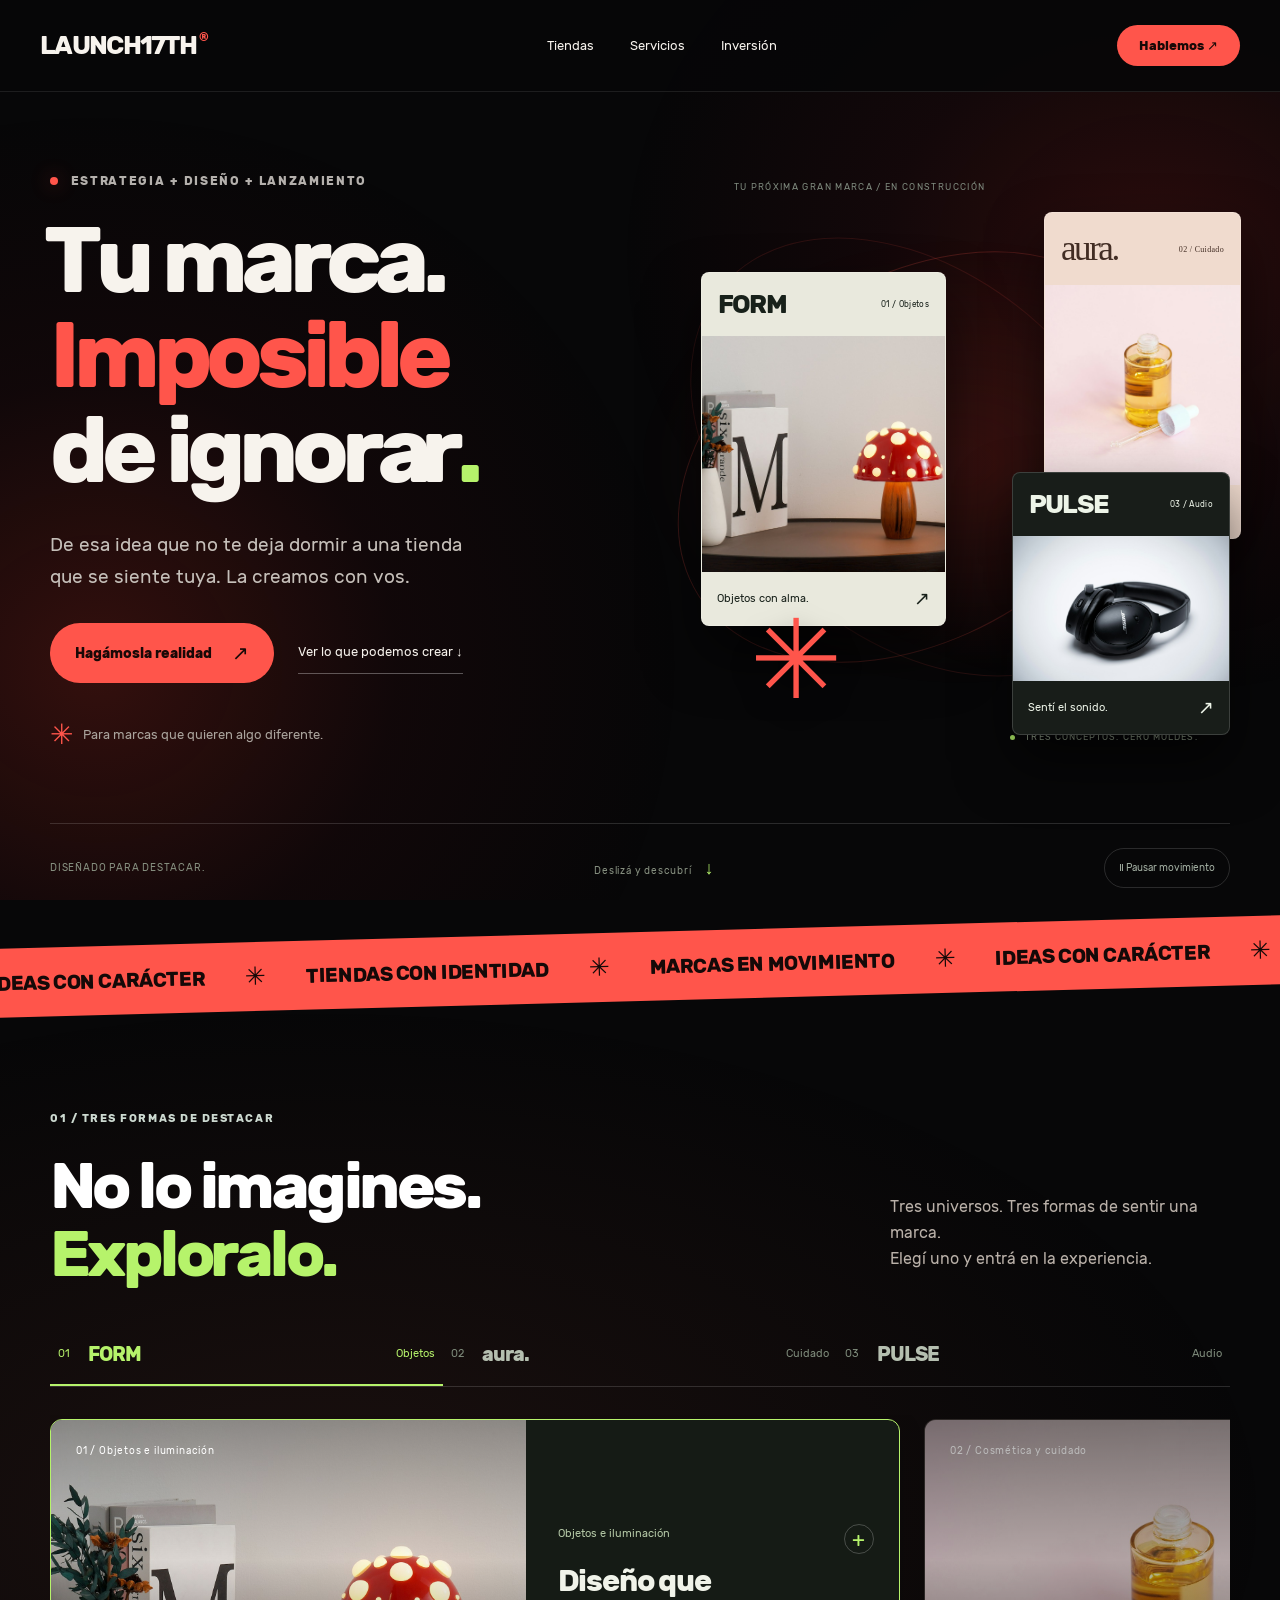
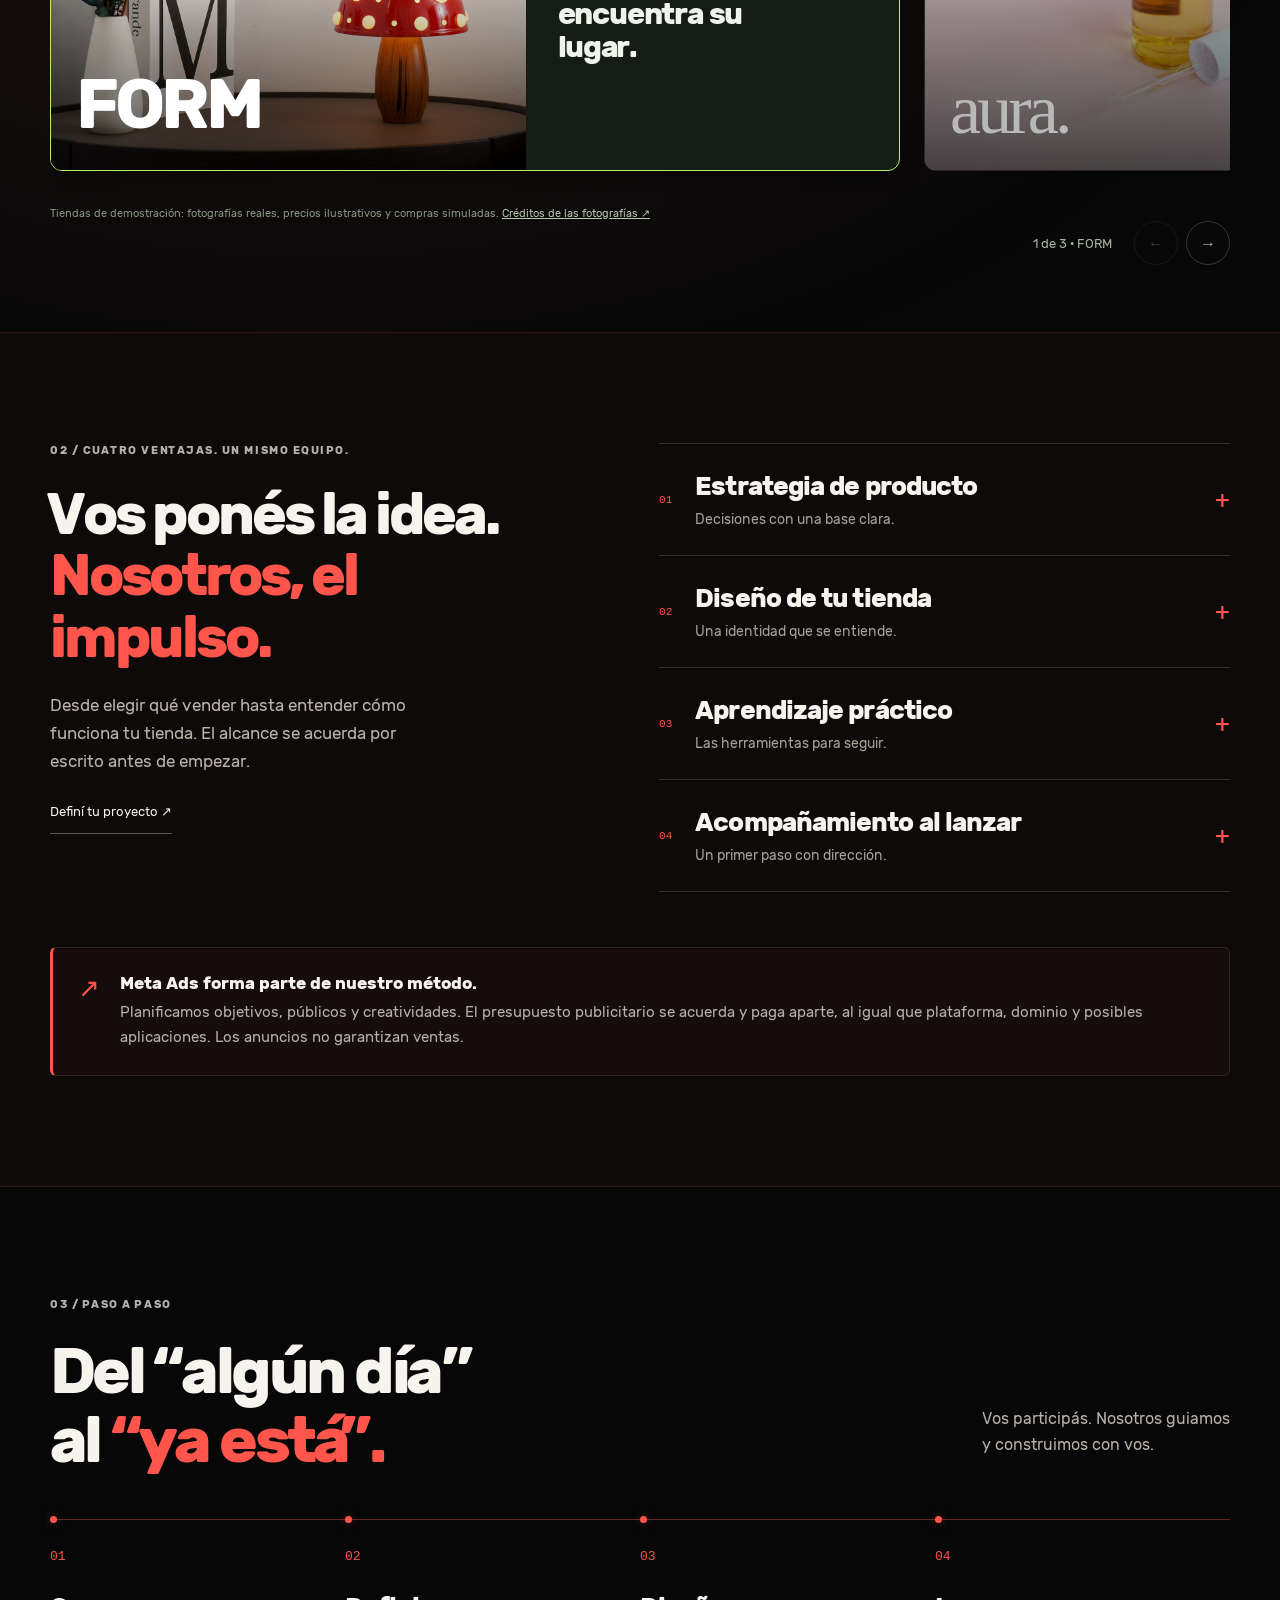
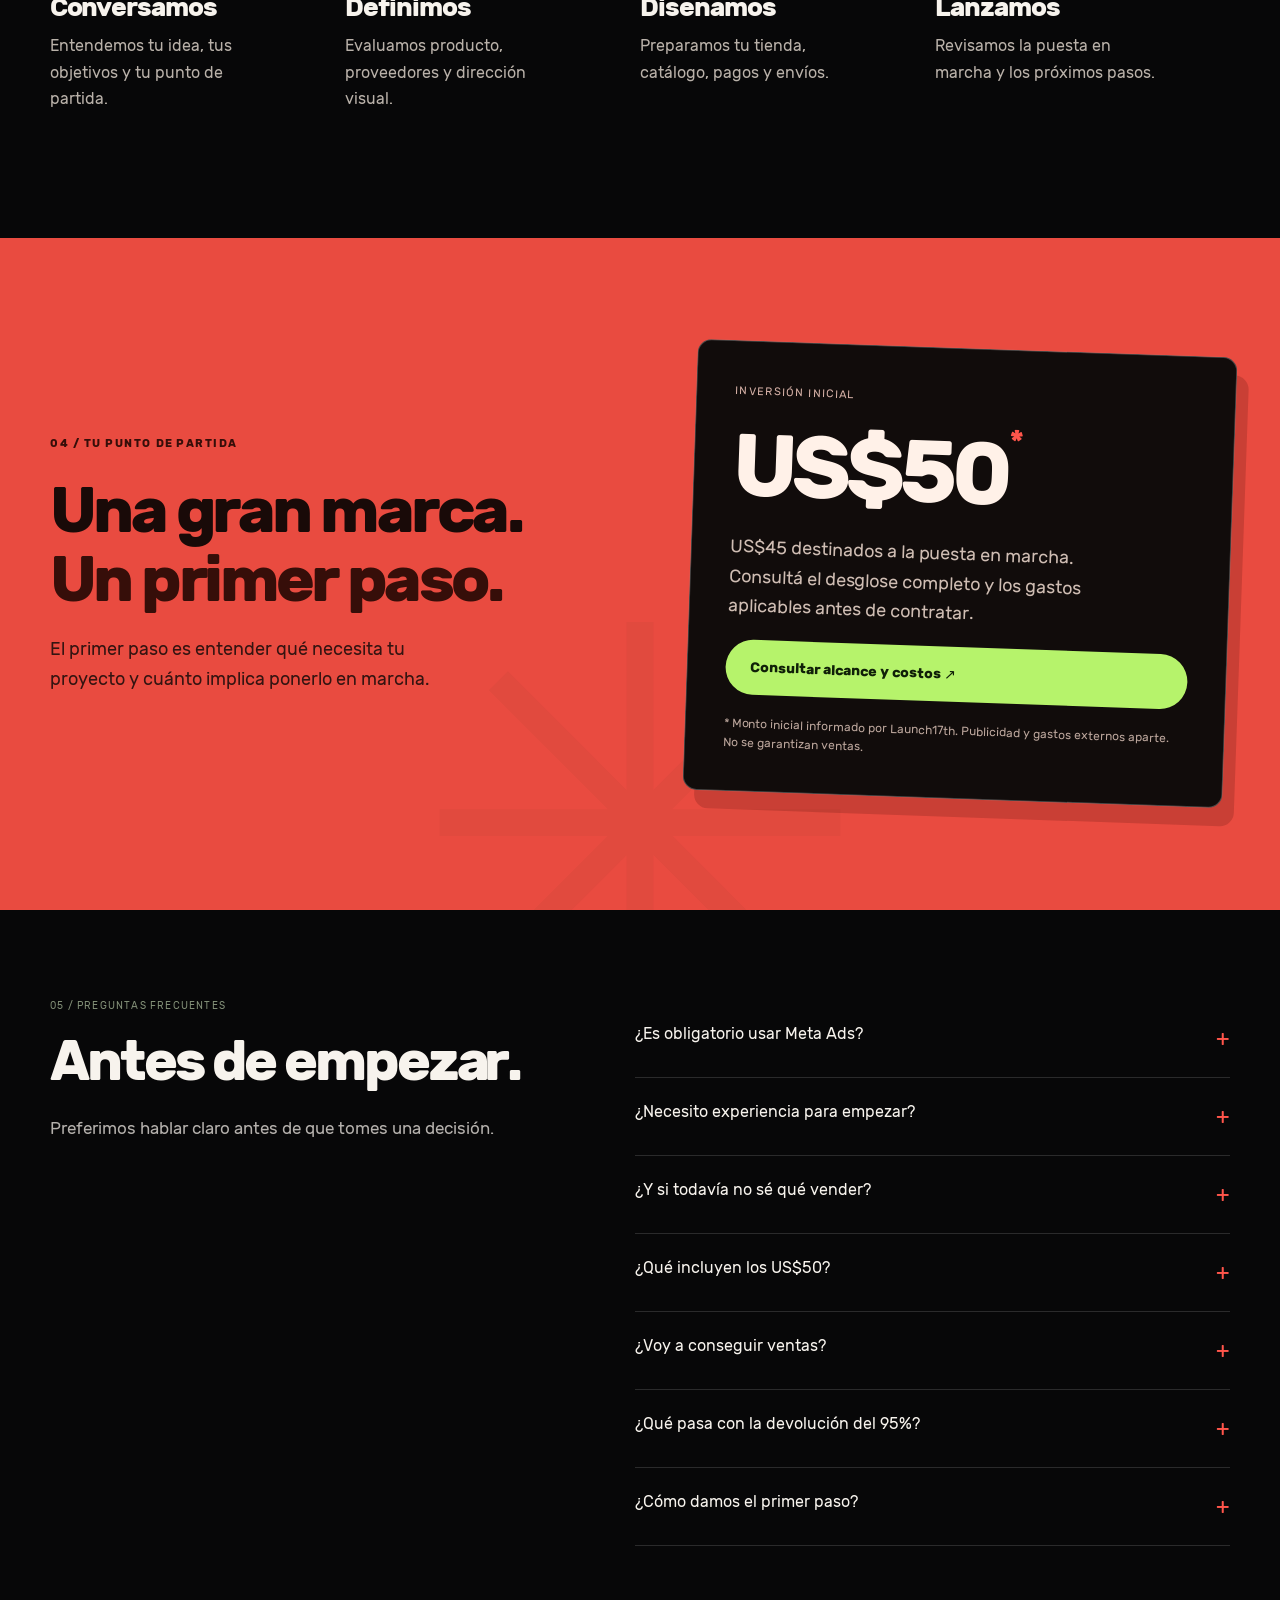
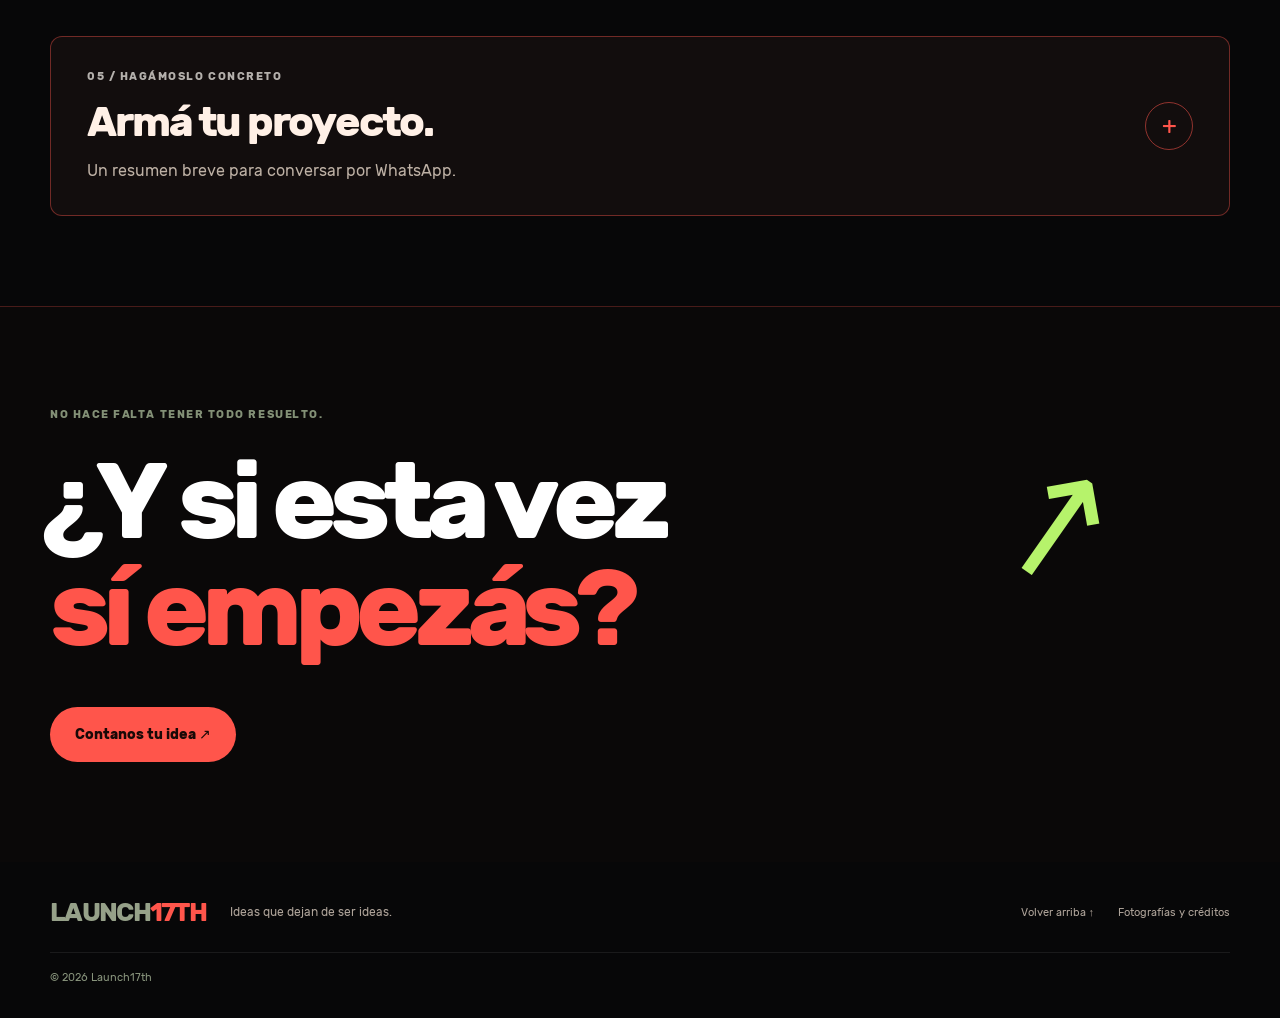
==== commit d225499f: "Actualizar proyecto y organizar recursos" ====
--- a/index.html
+++ b/index.html
@@ -1,117 +1,13 @@
-<!DOCTYPE html>
-<html lang="es">
-<head>
-  <meta charset="utf-8">
-  <meta name="viewport" content="width=device-width,initial-scale=1,viewport-fit=cover">
-  <meta name="theme-color" content="#11110e">
-  <meta name="description" content="Launch17th: de tu idea a tu primera tienda online. Estrategia, diseño en Shopify y acompañamiento para lanzar. Inversión inicial de US$50.">
-  <meta property="og:type" content="website">
-  <meta property="og:title" content="Launch17th | Tu idea merece una tienda real">
-  <meta property="og:description" content="Elegimos qué vender, creamos tu tienda y te acompañamos a lanzarla. Descubrí cómo empezar.">
-  <meta property="og:image" content="assets/og-cover.png">
-  <title>Launch17th® — 3D Experience</title>
-  <link rel="icon" type="image/svg+xml" href="assets/favicon.svg">
-  <link rel="stylesheet" href="styles.css">
-  <script src="script.js" defer></script>
-<link rel="stylesheet" href="experience.css"><script src="experience.js" defer></script><link rel="stylesheet" href="dimension.css"><script src="dimension.js" defer></script><link rel="stylesheet" href="growth.css"><script src="growth.js" defer></script><link rel="stylesheet" href="photography.css"></head>
-<body>
-<a class="skip-link" href="#main">Saltar al contenido</a>
-<div class="reading-progress" aria-hidden="true"></div>
-<div class="topline"><span>NO VENDAS UNA IDEA. <strong>LANZÁ UNA MARCA.</strong></span><span class="topline-right">DISEÑO <span aria-hidden="true">✳</span> DIGITAL FIRST</span></div>
-<header class="header" id="top">
-  <div class="wrap header-inner">
-    <a class="logo" href="#top" aria-label="Launch17th, inicio">LAUNCH<span>17TH</span><i>®</i></a>
-    <nav class="desktop-menu" aria-label="Navegación principal"><a href="#showroom">Showroom</a><a href="#meta-ads">Meta Ads</a><a href="#proceso">El proceso</a><a href="#inversion">Inversión</a><a href="#proyecto">Tu proyecto</a></nav>
-    <a class="nav-cta" href="https://wa.me/message/SSQU6ZWWL33UC1" target="_blank" rel="noopener noreferrer">Hablemos <span aria-hidden="true">↗</span></a>
-    <button class="menu-button" id="menu-button" aria-label="Abrir menú" aria-controls="mobile-nav" aria-expanded="false" type="button"><span></span><span></span></button>
-  </div>
-  <nav class="mobile-nav" id="mobile-nav" aria-label="Menú móvil" hidden><a href="#showroom">Showroom <span>01</span></a><a href="#meta-ads">Meta Ads <span>02</span></a><a href="#proceso">El proceso <span>02</span></a><a href="#inversion">Inversión <span>03</span></a><a href="#laboratorio">Design Lab <span>04</span></a><a href="#servicios">Servicios <span>05</span></a><a href="#proyecto">Armá tu proyecto <span>06</span></a><a class="mobile-nav-cta" href="https://wa.me/message/SSQU6ZWWL33UC1" target="_blank" rel="noopener noreferrer">Hablar por WhatsApp ↗</a></nav>
-</header>
-<main id="main">
-  <section class="hero" aria-labelledby="hero-title">
-    <div class="hero-grid-decoration" aria-hidden="true"></div>
-    <div class="wrap hero-layout">
-      <div class="hero-copy">
-        <div class="micro-label hero-kicker"><span class="signal"></span> ESTRATEGIA / COMMERCE / EXPERIENCIA <span class="label-index">/ 001</span></div>
-        <h1 id="hero-title"><span>TU MARCA.</span><span>OTRA</span><em>DIMENSIÓN<span class="point">.</span></em></h1>
-        <p class="hero-description">Convertimos ese “algún día” en un proyecto real. Te ayudamos a elegir qué vender, creamos tu tienda online y te acompañamos a dar el primer paso.</p>
-        <div class="hero-actions"><a class="button button-lime" href="#proyecto">ARMAR MI PROYECTO <span aria-hidden="true">↗</span></a><a class="text-action" href="#showroom">EXPLORÁ EL SHOWROOM <span aria-hidden="true">↓</span></a></div>
-        <div class="hero-meta"><span><span class="small-cross" aria-hidden="true">✳</span> DESDE US$50</span><span><span class="small-cross" aria-hidden="true">✳</span> SIN EXPERIENCIA PREVIA</span></div>
-      </div>
-<div class="hero-art hero-art-3d" id="hero-art">
-<div class="world-grid"></div><canvas data-model="sculpture" data-interactive="true" id="world" tabindex="0" role="img" aria-label="Escultura tridimensional interactiva. Arrastrá para girarla o usá las flechas del teclado."></canvas>
-<div class="scene-label">L17® / DIGITAL DESIGN ATELIER</div>
-<a href="demo.html?store=form" class="floating-browser"><span class="browser-bar">● ● ● <b>form.studio / concept</b> ↗</span><span class="browser-copy">FORM—01<small>OBJECTS FOR LIVING</small></span><img src="assets/photos/form-01.jpg" alt="Fotografía de la lámpara Mushroom"><span class="browser-caption">SHAPED<br>TO FEEL.<small>EXPLORAR TIENDA ↗</small></span></a>
-<div class="orbit-note">TU PRÓXIMA<br><strong>GRAN MARCA.</strong><span>✳</span></div>
-<div class="scene-controls"><span>ARRASTRÁ PARA GIRAR ↔</span><button id="spin" type="button" aria-pressed="true">Pausar giro</button><button id="reset-scene" type="button">Reiniciar</button></div><p id="canvas-fallback" hidden>Explorá nuestras tiendas interactivas en el showroom.</p>
-</div></div>
-    <div class="hero-bottom wrap"><span>SCROLL PARA EXPLORAR <span aria-hidden="true">↓</span></span><span>UNA MARCA QUE NO PASA DESAPERCIBIDA</span></div>
-  </section>
-
-  <div class="ticker" aria-label="De la idea al lanzamiento"><div class="ticker-track" aria-hidden="true"><span>IDEA <b>✳</b> ESTRATEGIA <b>✳</b> TIENDA <b>✳</b> LANZAMIENTO <b>✳</b> IDEA <b>✳</b> ESTRATEGIA <b>✳</b> TIENDA <b>✳</b> LANZAMIENTO <b>✳</b></span><span>IDEA <b>✳</b> ESTRATEGIA <b>✳</b> TIENDA <b>✳</b> LANZAMIENTO <b>✳</b> IDEA <b>✳</b> ESTRATEGIA <b>✳</b> TIENDA <b>✳</b> LANZAMIENTO <b>✳</b></span></div></div>
-
-
-<section class="showroom" id="showroom"><div class="wrap"><div class="section-eyebrow"><span>01 / EL NIVEL SE VE. Y SE TOCA.</span><span>INTERACTIVE SHOWROOM</span></div><div class="showroom-intro"><h2>NO TE LO IMAGINES.<br><em>EXPLORALO.</em></h2><p>Tres identidades. Tres maneras de sentir un producto. Explorá fotografías de productos reales y recorré cada experiencia de compra.</p></div><div class="showroom-links"><a href="#laboratorio">COMPARAR ESTILOS ↗</a><a href="#servicios">VER ALCANCE DEL SERVICIO ↗</a></div><div class="filters" role="group" aria-label="Filtrar conceptos"><button class="active" data-filter="all" aria-pressed="true">Todos / 03</button><button data-filter="home" aria-pressed="false">Objetos</button><button data-filter="beauty" aria-pressed="false">Beauty</button><button data-filter="tech" aria-pressed="false">Audio</button></div>
-<div class="showroom-grid">
-<a class="concept concept-form tilt" data-category="home" href="demo.html?store=form"><div class="concept-top"><span>01 — FORM STUDIO</span><span>↗</span></div><div class="concept-visual"><img class="real-product-photo" src="assets/photos/form-01.jpg" alt="Lámpara Mushroom roja fotografiada sobre una mesa" loading="lazy"><span class="concept-word">Objects<br>with soul.</span></div><div class="concept-foot"><div>FORM—01<small>OBJETOS / DISEÑO EDITORIAL</small></div><span>ENTRAR ↗</span></div></a>
-<a class="concept concept-aura tilt" data-category="beauty" href="demo.html?store=aura"><div class="concept-top"><span>02 — AURA SKIN</span><span>↗</span></div><div class="concept-visual"><img class="real-product-photo" src="assets/photos/aura-01.jpg" alt="Frasco real de sérum con gotero" loading="lazy"><span class="concept-word">Everyday<br>rituals.</span></div><div class="concept-foot"><div>aura.<small>BEAUTY / MINIMALISMO CÁLIDO</small></div><span>ENTRAR ↗</span></div></a>
-<a class="concept concept-pulse tilt" data-category="tech" href="demo.html?store=pulse"><div class="concept-top"><span>03 — PULSE AUDIO</span><span>↗</span></div><div class="concept-visual"><img class="real-product-photo" src="assets/photos/pulse-01.jpg" alt="Auriculares Bose negros" loading="lazy"><span class="concept-word">Feel<br>everything.</span></div><div class="concept-foot"><div>PULSE®<small>AUDIO / EXPERIENCIA INMERSIVA</small></div><span>ENTRAR ↗</span></div></a>
-</div><p class="photo-sources"><a href="photo-credits.html">FOTOGRAFÍAS Y CRÉDITOS ↗</a></p><p class="demo-note">CONCEPTOS DEMOSTRATIVOS DE LAUNCH17TH · Fotografías de productos reales · Precios ilustrativos · Sin pagos reales.</p></div></section>
-<section class="creative-lab" id="laboratorio" aria-labelledby="lab-title"><div class="wrap">
-<div class="section-eyebrow"><span>DESIGN LAB / PROBÁ LA DIFERENCIA</span><span>01 — 03</span></div>
-<div class="lab-intro"><h2 id="lab-title">EL MISMO OBJETO.<br><em>OTRA HISTORIA.</em></h2><p>La identidad cambia cómo se presenta un producto. Elegí una dirección y mirá cómo se transforma la misma lámpara.</p></div>
-<div class="style-switch" role="group" aria-label="Estilo de la tienda"><button data-look="editorial" aria-pressed="true">01 / Editorial</button><button data-look="warm" aria-pressed="false">02 / Sensorial</button><button data-look="tech" aria-pressed="false">03 / Inmersivo</button></div>
-<div class="style-stage" id="style-stage" data-look="editorial"><div class="sample-top"><strong id="sample-brand">FORM—01</strong><span>OBJECTS / COLLECTION 01</span><span>MENU ↗</span></div><div class="sample-body"><div class="sample-copy"><span id="sample-eyebrow">EL ESPACIO PARA LO ESENCIAL</span><h3 id="sample-title">Quiet<br>objects.</h3><p id="sample-desc">Diseño que encuentra su lugar. Una forma simple de habitar mejor.</p><a class="sample-cta" href="demo.html?store=form">EXPLORAR EL PRODUCTO ↗</a></div><img src="assets/photos/form-01.jpg" alt="Fotografía de una lámpara Mushroom presentada en tres identidades visuales" loading="lazy"><span class="sample-index">MUSHROOM LAMP / 001</span></div></div>
-<p class="lab-caption" id="look-description" aria-live="polite">Editorial: espacio, tipografía limpia y tonos piedra. El producto tiene lugar para respirar.</p>
-<div class="mobile-lab"><div class="mobile-copy"><p class="lab-kicker">02 / EN LA PALMA DE TU MANO</p><h2>NO ES UNA FOTO.<br><em>ES UNA TIENDA.</em></h2><p>Abrí una demo dentro del teléfono. Acercá las fotografías, elegí un producto y probá el carrito. Todo el recorrido, en formato móvil.</p><div class="phone-switch" role="group" aria-label="Tienda en el teléfono"><button data-phone="form" aria-pressed="true">FORM / Objetos</button><button data-phone="aura" aria-pressed="false">aura. / Beauty</button><button data-phone="pulse" aria-pressed="false">PULSE / Audio</button></div><a id="phone-full" class="text-action" href="demo.html?store=form">ABRIR A PANTALLA COMPLETA ↗</a><p class="lab-caption">Conceptos de diseño con fotografías reales. Precios ilustrativos; sin compras reales.</p></div><div class="phone-shell"><div class="phone-island" aria-hidden="true"></div><div class="phone-screen" id="phone-screen"><div class="phone-placeholder" id="phone-placeholder"><span>LAUNCH17TH® / MOBILE LAB</span><strong id="phone-brand">FORM—01</strong><p>Tu próxima tienda,<br>en tus manos.</p><button id="phone-start" type="button">INICIAR DEMO ↗</button></div></div><span class="phone-home" aria-hidden="true"></span></div></div>
-<div class="before-intro"><p class="lab-kicker">03 / LA DIFERENCIA ESTÁ EN EL DISEÑO</p><h2>DESLIZÁ.<br><em>DESCUBRÍ EL CAMBIO.</em></h2><p>El mismo producto y el mismo precio. Dos formas de presentarlos.</p></div>
-<div class="comparison" id="comparison" style="--split:50%"><div class="compare-side compare-basic"><div class="basic-head">Mi tienda / Inicio · Productos</div><div class="basic-content"><img src="assets/photos/form-01.jpg" alt="Fotografía de una lámpara con presentación básica" loading="lazy"><div><h3>Lámpara de mesa</h3><p>Lámpara para tu casa.</p><b>US$89</b><span class="fake-button">Agregar al carrito</span></div></div><small>ANTES / EJEMPLO BÁSICO</small></div><div class="compare-side compare-designed"><div class="designed-head">FORM—01 <span>LIGHT OBJECTS / 01</span></div><div class="designed-content"><div><p>UNA LUZ. UN NUEVO RITUAL.</p><h3>Shaped<br>to feel.</h3><span>MUSHROOM LAMP / US$89</span></div><img src="assets/photos/form-01.jpg" alt="La misma fotografía con presentación editorial" loading="lazy"></div><small>DESPUÉS / PROPUESTA EDITORIAL</small></div><div class="compare-divider" aria-hidden="true"><span>↔</span></div></div><div class="comparison-control"><label for="compare-range">Básico <span>↔</span> Editorial</label><input type="range" id="compare-range" min="0" max="100" value="50" aria-label="Porcentaje de la propuesta editorial visible"><output id="compare-value" for="compare-range">50% editorial</output></div><p class="lab-caption">Comparación demostrativa de diseño. No representa un trabajo anterior de un cliente ni una promesa de resultados.</p>
-</div></section>
-
-<section class="meta-section" id="meta-ads"><div class="wrap"><div class="section-eyebrow"><span>02 / NO ALCANZA CON ESTAR ONLINE</span><span>FACEBOOK + INSTAGRAM</span></div><div class="meta-grid"><div><div class="required-label">PARTE OBLIGATORIA DE NUESTRO MÉTODO</div><h2>UNA TIENDA.<br>UN PÚBLICO.<br><em>LA CONEXIÓN.</em></h2><p>Tu tienda necesita ser vista. Por eso, trabajar con Meta Ads es un requisito del plan de lanzamiento de Launch17th: construimos la tienda y planificamos cómo llevarle tráfico.</p><p class="meta-detail">Definimos juntos objetivos, creatividades y presupuesto antes de activar campañas. La inversión publicitaria se paga aparte del servicio.</p><a class="button button-lime" href="https://wa.me/message/SSQU6ZWWL33UC1" target="_blank" rel="noopener noreferrer">PLANIFICAR MI LANZAMIENTO ↗</a></div><div class="ads-lab"><div class="lab-header"><span>CAMPAIGN LAB / DEMO</span><span class="signal"></span></div><div class="ad-preview"><div class="ad-account"><b id="ad-brand">FORM STUDIO</b><small>Publicidad · Vista ilustrativa</small></div><div class="ad-art" id="ad-art"><img src="assets/photos/form-01.jpg" alt="Fotografía real de lámpara en anuncio demostrativo" loading="lazy"><strong id="ad-title">Tu espacio.<br>Tu forma.</strong></div><div class="ad-bottom"><span id="ad-caption">Objetos que transforman lo cotidiano.</span><a href="demo.html?store=form">Ver producto ↗</a></div></div><div class="ad-tabs" role="group" aria-label="Elegir enfoque de anuncio"><button class="active" data-ad="0" aria-pressed="true">01 Descubrir</button><button data-ad="1" aria-pressed="false">02 Considerar</button><button data-ad="2" aria-pressed="false">03 Volver</button></div><p id="ad-explanation" aria-live="polite">Presentamos el producto a nuevas personas con una propuesta visual clara.</p></div></div><div class="ads-method"><article><span>01 / ESTRATEGIA</span><h3>Un objetivo claro.</h3><p>Definimos a quién queremos llegar y qué acción queremos generar.</p></article><article><span>02 / CREATIVIDAD</span><h3>Una razón para mirar.</h3><p>Probamos mensajes y piezas que conecten con el producto.</p></article><article><span>03 / APRENDIZAJE</span><h3>Decisiones con datos.</h3><p>Revisamos visitas, acciones y costos para ajustar la campaña.</p></article></div><p class="demo-note">Meta Ads es una condición de nuestro servicio, no una obligación general para vender online. Los anuncios no garantizan ventas.</p></div></section>
-  <section class="manifesto light-section" id="enfoque" aria-labelledby="manifesto-title">
-    <div class="wrap">
-      <div class="section-eyebrow dark-eyebrow"><span>01 / EL ENFOQUE</span><span>MENOS VUELTAS. MÁS ACCIÓN.</span></div>
-      <div class="manifesto-grid"><p class="side-note reveal">NO TENÉS QUE HACERLO TODO SOLO.<br>PARA ESO ESTAMOS.</p><h2 class="manifesto-heading reveal" id="manifesto-title">UNA BUENA<br>IDEA NO ALCANZA<span class="outline-word">.</span><span class="manifesto-small">HAY QUE HACER QUE SUCEDA.</span></h2></div>
-      <div class="manifesto-bottom"><div class="manifesto-symbol" aria-hidden="true">↗</div><p class="reveal">Emprender por primera vez puede ser un lío. Nosotros ponemos estructura, diseño y acompañamiento para que tengas <strong>una tienda lista para dar sus primeros pasos</strong>, entendiendo qué hay detrás de cada decisión.</p></div>
-    </div>
-  </section>
-
-  <section class="process dark-section" id="proceso" aria-labelledby="process-title">
-    <div class="wrap">
-      <div class="section-eyebrow"><span>02 / CÓMO LO HACEMOS</span><span>UN PROCESO. CUATRO MOVIMIENTOS.</span></div>
-      <div class="process-heading-row reveal"><h2 id="process-title">DEL “QUIERO”<br>AL <em>“YA ESTÁ”.</em></h2><p>No te soltamos un montón de tutoriales. Trabajamos con vos, paso a paso.</p></div>
-      <div class="process-grid">
-        <div class="process-list" role="group" aria-label="Etapas del lanzamiento">
-          <button class="process-step is-selected" type="button" data-step="0" aria-pressed="true"><span class="step-number">01</span><span class="step-name">NOS CONOCEMOS</span><span class="step-arrow">↗</span></button>
-          <button class="process-step" type="button" data-step="1" aria-pressed="false"><span class="step-number">02</span><span class="step-name">ENCONTRAMOS TU PRODUCTO</span><span class="step-arrow">↗</span></button>
-          <button class="process-step" type="button" data-step="2" aria-pressed="false"><span class="step-number">03</span><span class="step-name">CREAMOS TU TIENDA</span><span class="step-arrow">↗</span></button>
-          <button class="process-step" type="button" data-step="3" aria-pressed="false"><span class="step-number">04</span><span class="step-name">SALIMOS AL MUNDO</span><span class="step-arrow">↗</span></button>
-        </div>
-        <article class="step-display" id="step-display" aria-live="polite" aria-atomic="true"><div class="step-display-top"><span id="step-display-count">PASO 01 / 04</span><span class="display-icon" id="step-display-icon" aria-hidden="true">↗</span></div><div class="process-sculpture"><canvas id="process-mesh" data-model="sculpture" aria-hidden="true"></canvas><span>LIVE / FORM EXPLORATION</span></div><div class="step-display-text"><p id="step-display-kicker">PRIMERO, ESCUCHAR.</p><h3 id="step-display-heading">ENTENDEMOS<br>TU IDEA.</h3><p id="step-display-description">Charlamos sobre tus objetivos, tu situación actual y lo que te gustaría construir. Sin tecnicismos ni presión.</p></div><div class="step-display-bottom"><span>LAUNCH17TH® / MÉTODO</span><div class="step-pips" aria-hidden="true"><i class="active"></i><i></i><i></i><i></i></div></div></article>
-      </div>
-      <div class="process-footer"><p>* Trabajamos en conjunto: nosotros guiamos y gestionamos, vos participás y aprendés.</p><a href="#inversion">VER LA INVERSIÓN <span aria-hidden="true">↘</span></a></div>
-    </div>
-  </section>
-
-  <section class="deliverable light-section" aria-labelledby="deliverable-title">
-    <div class="wrap deliverable-layout"><div class="deliverable-heading reveal"><div class="section-eyebrow dark-eyebrow"><span>03 / LO QUE TE LLEVÁS</span></div><h2 id="deliverable-title">UN SISTEMA.<br>CUATRO<br><em>VENTAJAS.</em></h2><p>Estrategia, diseño, conocimiento y dirección. Cada pieza tiene una función. Juntas, ponen tu marca en movimiento.</p><a class="text-action text-action-dark" href="https://wa.me/message/SSQU6ZWWL33UC1" target="_blank" rel="noopener noreferrer">CONTANOS TU IDEA <span aria-hidden="true">↗</span></a></div><div class="deliverable-list reveal"><div><span>01 /</span><div class="service-object service-object-0" aria-hidden="true"><div class="solid"><i></i><i></i><i></i><i></i><i></i><i></i></div></div><h3>ESTRATEGIA DE PRODUCTO</h3><p>Evaluamos opciones, proveedores y márgenes para tomar decisiones con criterio.</p><span class="bullet-arrow">↗</span></div><div><span>02 /</span><div class="service-object service-object-1" aria-hidden="true"><div class="solid"><i></i><i></i><i></i><i></i><i></i><i></i></div></div><h3>DISEÑO DE TU TIENDA</h3><p>Armamos tu presencia en Shopify y preparamos catálogo, pagos y envíos.</p><span class="bullet-arrow">↗</span></div><div><span>03 /</span><div class="service-object service-object-2" aria-hidden="true"><div class="solid"><i></i><i></i><i></i><i></i><i></i><i></i></div></div><h3>APRENDIZAJE EN SERIO</h3><p>Te mostramos cómo administrar tu tienda y entender anuncios y métricas.</p><span class="bullet-arrow">↗</span></div><div><span>04 /</span><div class="service-object service-object-3" aria-hidden="true"><div class="solid"><i></i><i></i><i></i><i></i><i></i><i></i></div></div><h3>ACOMPAÑAMIENTO AL LANZAR</h3><p>Revisamos la puesta en marcha y detectamos oportunidades para mejorar.</p><span class="bullet-arrow">↗</span></div></div></div>
-  </section>
-
-<section class="scope-section" id="servicios" aria-labelledby="scope-title"><div class="wrap"><div class="section-eyebrow"><span>ALCANCE / SIN LETRA CHICA</span><span>QUÉ HACEMOS JUNTOS</span></div><div class="lab-intro"><h2 id="scope-title">CADA PIEZA.<br><em>BIEN DEFINIDA.</em></h2><p>Antes de contratar, acordamos el alcance por escrito. Estas son las áreas de trabajo del lanzamiento.</p></div><div class="scope-grid"><article><span class="lab-kicker">01 / DIRECCIÓN</span><h3>Estrategia<br>de producto.</h3><ul><li>Exploración de alternativas.</li><li>Evaluación de proveedores y márgenes.</li><li>Definición del punto de partida.</li></ul><details><summary>Tu participación <span>+</span></summary><p>Compartís objetivos, presupuesto y preferencias. Las decisiones sobre el producto se toman con vos.</p></details></article><article><span class="lab-kicker">02 / EXPERIENCIA</span><h3>Tu tienda.<br>Tu identidad.</h3><ul><li>Diseño y preparación en Shopify.</li><li>Catálogo, pagos y envíos.</li><li>Orientación para administrar la tienda.</li></ul><details><summary>Qué definimos antes <span>+</span></summary><p>Cantidad de productos y páginas, contenido disponible, integraciones, revisiones y fecha de entrega. Los modelos 3D y desarrollos especiales se cotizan según alcance.</p></details></article><article><span class="lab-kicker">03 / LANZAMIENTO</span><h3>Meta Ads.<br>Con dirección.</h3><ul><li>Objetivos, públicos y creatividades.</li><li>Planificación del presupuesto.</li><li>Revisión de la puesta en marcha.</li></ul><details><summary>Inversión y acompañamiento <span>+</span></summary><p>Meta Ads forma parte obligatoria de nuestro método. El presupuesto publicitario se paga aparte. La duración y frecuencia del acompañamiento se acuerdan por escrito.</p></details></article></div><div class="scope-bottom"><div><strong>Servicio y gastos externos, separados.</strong><p>Plataforma, dominio, inversión publicitaria y posibles aplicaciones o recursos adicionales se confirman antes de contratar. No se garantizan ventas.</p></div><a href="#proyecto" class="button button-lime">DEFINIR MI PROYECTO ↗</a></div>
-
-</div></section>
-
-  <section class="investment" id="inversion" aria-labelledby="investment-title"><div class="wrap investment-layout"><div class="investment-top"><div class="section-eyebrow dark-eyebrow"><span>04 / EMPEZAR</span><span>UN PRIMER PASO CONCRETO.</span></div><h2 id="investment-title">GRANDES<br>IDEAS. <em>PRIMEROS</em><br>PASOS.</h2></div><div class="investment-bottom"><div class="investment-price"><small>INVERSIÓN INICIAL</small><div class="price-figure"><sup>US$</sup>50<span>*</span></div></div><div class="investment-explainer"><p>No necesitás resolver todo hoy. Empezá con un plan y sabiendo qué se hace con cada peso.</p><ul><li>US$45 destinados a la puesta en marcha del proyecto.</li><li>Meta Ads es obligatorio en nuestro método; el presupuesto publicitario se acuerda y paga aparte.</li><li>Pueden existir costos adicionales de plataforma y dominio.</li><li>Te explicamos el alcance y las condiciones antes de contratar.</li></ul><a class="button button-black" href="https://wa.me/message/SSQU6ZWWL33UC1" target="_blank" rel="noopener noreferrer">PREGUNTAR POR WHATSAPP <span aria-hidden="true">↗</span></a></div></div><p class="investment-footnote">* Monto inicial informado por Launch17th. Consultá los gastos aplicables a tu proyecto y las condiciones de contratación por escrito. No se garantizan ventas.</p></div></section>
-
-  <section class="faq light-section" id="preguntas" aria-labelledby="faq-title"><div class="wrap faq-layout"><div class="faq-side reveal"><div class="section-eyebrow dark-eyebrow"><span>05 / PREGUNTAS FRECUENTES</span></div><h2 id="faq-title">DUDAS<br>REALES<span class="accent-dot">.</span></h2><p>Preferimos hablar claro antes de que tomes una decisión.</p><div class="faq-art" aria-hidden="true">?</div></div><div class="faq-items reveal"><details><summary>¿ES OBLIGATORIO USAR META ADS? <span>+</span></summary><p>Sí, para trabajar con nuestro plan de lanzamiento. Definimos el presupuesto con vos antes de contratar; no está incluido en la inversión inicial. No se garantizan ventas.</p></details><details><summary>¿NECESITO EXPERIENCIA PARA EMPEZAR? <span>+</span></summary><p>No. La idea es acompañarte desde cero y que aprendas mientras armamos tu tienda.</p></details><details><summary>¿Y SI TODAVÍA NO SÉ QUÉ VENDER? <span>+</span></summary><p>Te ayudamos a investigar alternativas, evaluar proveedores, precios y márgenes antes de decidir.</p></details><details><summary>¿QUÉ INCLUYEN LOS US$50? <span>+</span></summary><p>Es la inversión inicial para empezar. US$45 se destinan a la puesta en marcha de tu proyecto. Pedí el desglose y consultá si aplican costos adicionales.</p></details><details><summary>¿VOY A CONSEGUIR VENTAS? <span>+</span></summary><p>Las ventas no están aseguradas. Dependen del producto, la demanda, los anuncios y otros factores. El objetivo es lanzar con una base sólida y aprender de los resultados.</p></details><details><summary>¿QUÉ PASA CON LA DEVOLUCIÓN DEL 95%? <span>+</span></summary><p>La propuesta original de Launch17th contempla una devolución del 95% si no recibís ventas. Solicitá previamente todos los plazos, requisitos, exclusiones y condiciones por escrito.</p></details><details><summary>¿CÓMO DAMOS EL PRIMER PASO? <span>+</span></summary><p>Escribinos por WhatsApp, contanos tu idea y te explicamos cómo trabajaríamos juntos.</p></details></div></div></section>
-
-<section class="project-builder" id="proyecto" aria-labelledby="builder-title"><div class="wrap"><div class="section-eyebrow"><span>PROJECT BUILDER / TU PRIMER PASO</span><span>DISEÑEMOS LO QUE VIENE</span></div><div class="builder-layout"><div class="builder-intro"><h2 id="builder-title">TU IDEA.<br><em>TU PRÓXIMO<br>MOVIMIENTO.</em></h2><p>Contanos qué tenés en mente. Armá un resumen para conversar sobre tu proyecto, sin compromiso.</p><ol class="builder-progress" aria-label="Pasos del configurador"><li aria-current="step">01 / Tu punto de partida</li><li>02 / Tu dirección</li><li>03 / Tu resumen</li></ol><p class="lab-caption">Tus respuestas quedan en esta página hasta que decidas compartirlas. No se envían automáticamente.</p></div><form id="project-form" class="builder-form"><fieldset data-builder-step="0"><legend tabindex="-1">¿Qué querés construir?</legend><label class="field-label" for="project-category">¿Qué vendés o te gustaría vender?</label><select id="project-category" name="category" required><option value="">Elegí una opción</option><option>Objetos y decoración</option><option>Beauty y cuidado personal</option><option>Tecnología y audio</option><option>Moda y accesorios</option><option>Otro rubro</option><option>Todavía estoy explorando</option></select><label class="field-label" for="project-stage">¿En qué etapa estás?</label><select id="project-stage" name="stage" required><option value="">Elegí una opción</option><option>Tengo una idea, quiero empezar</option><option>Tengo productos, necesito una tienda</option><option>Ya tengo una tienda, quiero mejorarla</option></select><label class="field-label" for="project-name">Nombre de tu marca <span>(opcional)</span></label><input id="project-name" name="brand" maxlength="80" placeholder="Tu próxima gran marca" autocomplete="organization"><button class="builder-next" type="button">ELEGIR DIRECCIÓN ↗</button></fieldset>
+<!doctype html><html lang="es"><head><meta charset="utf-8"><meta name="viewport" content="width=device-width,initial-scale=1"><meta name="description" content="Estrategia, diseño de tiendas y acompañamiento para lanzar tu marca. Explorá las tiendas de demostración de Launch17th."><meta name="theme-color" content="#070708"><title>Launch17th — Marcas que se sienten.</title><link rel="icon" href="assets/favicon.svg"><link rel="stylesheet" href="styles.css"><link rel="stylesheet" href="vivo.css"><script src="script.js" defer></script><script src="builder.js" defer></script><link rel="stylesheet" href="mobile-experience.css"><script src="mobile-experience.js" defer></script><link rel="preload" href="assets/fonts/Rubik-Bold.woff" as="font" type="font/woff" crossorigin><link rel="stylesheet" href="red-direction.css"></head><body><div class="living-black" aria-hidden="true"><i class="red-light red-light-one"></i><i class="red-light red-light-two"></i><span class="background-grid"></span></div>
+<a class="skip" href="#contenido">Saltar al contenido</a>
+<header class="header"><a class="logo" href="index.html" aria-label="Launch17th, inicio">LAUNCH<span>17TH</span><i>®</i></a><nav aria-label="Navegación principal"><a href="#showroom">Tiendas</a><a href="#servicios">Servicios</a><a href="#inversion">Inversión</a></nav><a class="header-contact" href="https://wa.me/message/SSQU6ZWWL33UC1" target="_blank" rel="noopener noreferrer">Hablemos ↗</a></header>
+<main id="contenido"><section class="hero wrap"><div class="hero-copy"><p class="eyebrow"><span class="status-dot"></span> Estrategia + diseño + lanzamiento</p><h1>Tu marca.<br><span>Imposible</span><br>de ignorar<span class="red-period">.</span></h1><p class="lead">De esa idea que no te deja dormir a una tienda que se siente tuya. La creamos con vos.</p><div class="actions"><a class="button" href="#proyecto">Hagámosla realidad <span>↗</span></a><a class="text-link" href="#showroom">Ver lo que podemos crear ↓</a></div><div class="hero-note"><span class="tiny-cross">✳</span> Para marcas que quieren algo diferente.</div></div><div class="hero-universe" aria-label="Tres identidades de tiendas creadas por Launch17th"><div class="orbit orbit-one" aria-hidden="true"></div><div class="orbit orbit-two" aria-hidden="true"></div><span class="universe-label">TU PRÓXIMA GRAN MARCA / EN CONSTRUCCIÓN</span><a class="floating-card floating-form" href="demo.html?store=form"><span class="float-top">FORM <small>01 / Objetos</small></span><img src="assets/photos/form-01.jpg" alt="Lámpara roja de la tienda FORM"><span class="float-caption">Objetos con alma. <b>↗</b></span></a><a class="floating-card floating-aura" href="demo.html?store=aura"><span class="float-top">aura. <small>02 / Cuidado</small></span><img src="assets/photos/aura-01.jpg" alt="Sérum de la tienda aura."><span class="float-caption">Tu ritual diario. <b>↗</b></span></a><a class="floating-card floating-pulse" href="demo.html?store=pulse"><span class="float-top">PULSE <small>03 / Audio</small></span><img src="assets/photos/pulse-01.jpg" alt="Auriculares de la tienda PULSE"><span class="float-caption">Sentí el sonido. <b>↗</b></span></a><div class="star-badge" aria-hidden="true">✳</div><span class="universe-footer"><i></i> TRES CONCEPTOS. CERO MOLDES.</span></div><div class="hero-bottom"><span>DISEÑADO PARA DESTACAR.</span><span>Deslizá y descubrí <b>↓</b></span><button id="motion-toggle" aria-pressed="false">Ⅱ Pausar movimiento</button></div></section><div class="ribbon" aria-hidden="true"><div><span>IDEAS CON CARÁCTER</span><b>✳</b><span>TIENDAS CON IDENTIDAD</span><b>✳</b><span>MARCAS EN MOVIMIENTO</span><b>✳</b><span>IDEAS CON CARÁCTER</span><b>✳</b><span>TIENDAS CON IDENTIDAD</span><b>✳</b><span>MARCAS EN MOVIMIENTO</span><b>✳</b></div></div>
+<section class="showroom section" id="showroom" data-atmosphere="form"><div class="showcase-atmosphere" aria-hidden="true"><i class="glow-form"></i><i class="glow-aura"></i><i class="glow-pulse"></i></div><div class="wrap"><div class="section-head"><div><p class="eyebrow">01 / Tres formas de destacar</p><h2>No lo imagines.<br><em>Exploralo.</em></h2></div><p>Tres universos. Tres formas de sentir una marca.<br>Elegí uno y entrá en la experiencia.</p></div><div class="showcase-tabs" role="group" aria-label="Elegir tienda"><button data-store-slide="0" aria-pressed="true">01 <strong>FORM</strong> <span>Objetos</span></button><button data-store-slide="1" aria-pressed="false">02 <strong>aura.</strong> <span>Cuidado</span></button><button data-store-slide="2" aria-pressed="false">03 <strong>PULSE</strong> <span>Audio</span></button></div><div class="carousel-bar"><span id="slide-status" aria-live="polite">1 de 3 · FORM</span><div><button id="previous" class="round" aria-label="Tienda anterior">←</button><button id="next" class="round" aria-label="Tienda siguiente">→</button></div></div><div class="store-carousel" id="store-carousel" role="region" aria-label="Carrusel de tiendas de demostración" tabindex="0"><article class="store-card form" data-name="FORM" aria-label="1 de 3: FORM"><div class="store-photo"><img src="assets/photos/form-01.jpg" alt="Lámpara roja junto a libros" loading="lazy"><span class="store-number">01 / Objetos e iluminación</span><strong>FORM</strong></div><details class="store-details"><summary><span><small>Objetos e iluminación</small><span>Diseño que encuentra su lugar.</span></span><span class="expand-icon">+</span></summary><div class="store-description"><p>Composiciones editoriales y luz natural. Una identidad sobria para objetos que merecen ser protagonistas.</p><a class="button" href="demo.html?store=form">Explorar tienda FORM ↗</a></div></details></article><article class="store-card aura" data-name="aura." aria-label="2 de 3: aura."><div class="store-photo"><img src="assets/photos/aura-01.jpg" alt="Frasco de sérum con gotero" loading="lazy"><span class="store-number">02 / Cosmética y cuidado</span><strong>aura.</strong></div><details class="store-details"><summary><span><small>Cosmética y cuidado personal</small><span>Un ritual para todos los días.</span></span><span class="expand-icon">+</span></summary><div class="store-description"><p>Espacios limpios y fotografía cercana. Una experiencia delicada, clara y centrada en el cuidado personal.</p><a class="button" href="demo.html?store=aura">Explorar tienda aura. ↗</a></div></details></article><article class="store-card pulse" data-name="PULSE" aria-label="3 de 3: PULSE"><div class="store-photo"><img src="assets/photos/pulse-01.jpg" alt="Auriculares negros Bose" loading="lazy"><span class="store-number">03 / Tecnología y audio</span><strong>PULSE</strong></div><details class="store-details"><summary><span><small>Audio y tecnología</small><span>Dale espacio a tu sonido.</span></span><span class="expand-icon">+</span></summary><div class="store-description"><p>Contraste, precisión y producto en primer plano. Una identidad con carácter para tecnología y audio.</p><a class="button" href="demo.html?store=pulse">Explorar tienda PULSE ↗</a></div></details></article></div><p class="caption">Tiendas de demostración: fotografías reales, precios ilustrativos y compras simuladas. <a href="photo-credits.html">Créditos de las fotografías ↗</a></p></div></section>
+<section class="services section" id="servicios"><div class="wrap service-layout"><div><p class="eyebrow">02 / Cuatro ventajas. Un mismo equipo.</p><h2>Vos ponés la idea.<br><em>Nosotros, el impulso.</em></h2><p>Desde elegir qué vender hasta entender cómo funciona tu tienda. El alcance se acuerda por escrito antes de empezar.</p><a class="text-link" href="#proyecto">Definí tu proyecto ↗</a></div><div class="service-list"><details><summary><span class="service-num">01</span><span><strong>Estrategia de producto</strong><small>Decisiones con una base clara.</small></span><span class="expand-icon">+</span></summary><p>Exploramos alternativas y evaluamos proveedores y márgenes. Vos compartís objetivos, presupuesto y preferencias; las decisiones se toman juntos.</p><div class="service-visual strategy-visual"><p class="visual-label">Así ordenamos el punto de partida</p><div class="strategy-map"><span>Tu idea</span><b aria-hidden="true">↓</b><div><span>Producto</span><span>Proveedores</span><span>Márgenes</span></div><b aria-hidden="true">↓</b><strong>Una dirección clara ↗</strong></div><p class="visual-note">Evaluamos opciones con vos antes de elegir.</p></div></details><details><summary><span class="service-num">02</span><span><strong>Diseño de tu tienda</strong><small>Una identidad que se entiende.</small></span><span class="expand-icon">+</span></summary><p>Diseñamos y preparamos tu presencia en Shopify: catálogo, pagos y envíos. Antes de empezar definimos productos, páginas, contenido, integraciones, revisiones y fecha de entrega. Los desarrollos especiales se cotizan según alcance.</p><div class="service-visual design-visual"><p class="visual-label">Del producto a una identidad</p><div class="mini-editorial"><div><span>FORM / ILUMINACIÓN</span><strong>Una luz.<br>Otro espacio.</strong><span class="mini-link">Explorá la colección ↗</span></div><img src="assets/photos/form-01.jpg" alt="Ejemplo de composición editorial con una lámpara roja" loading="lazy" width="160" height="180"></div><div class="design-spec"><span>Identidad</span><span>Catálogo</span><span>Compra</span></div><p class="visual-note">Ejemplo de diseño. El alcance se define para cada proyecto.</p></div></details><details><summary><span class="service-num">03</span><span><strong>Aprendizaje práctico</strong><small>Las herramientas para seguir.</small></span><span class="expand-icon">+</span></summary><p>Te orientamos para administrar tu tienda y entender anuncios y métricas. Acordamos los temas y la modalidad del acompañamiento según tu punto de partida.</p><div class="service-visual learning-visual"><p class="visual-label">Para que puedas seguir por tu cuenta</p><ol class="learning-steps"><li><span>01</span><div><strong>Administrá tu tienda</strong><small>Productos, precios y contenido.</small></div></li><li><span>02</span><div><strong>Entendé tus anuncios</strong><small>Objetivos, públicos y presupuesto.</small></div></li><li><span>03</span><div><strong>Leé los resultados</strong><small>Visitas, acciones y próximos ajustes.</small></div></li></ol></div></details><details><summary><span class="service-num">04</span><span><strong>Acompañamiento al lanzar</strong><small>Un primer paso con dirección.</small></span><span class="expand-icon">+</span></summary><p>Revisamos la puesta en marcha, planificamos Meta Ads y detectamos oportunidades de mejora. La duración y frecuencia del acompañamiento se acuerdan por escrito.</p><div class="service-visual launch-visual"><p class="visual-label">Un lanzamiento acompañado</p><ol class="launch-path"><li><span aria-hidden="true">01</span><div><strong>Revisamos</strong><small>Tienda, catálogo y recorrido de compra.</small></div></li><li><span aria-hidden="true">02</span><div><strong>Planificamos</strong><small>Campañas, objetivos y presupuesto.</small></div></li><li><span aria-hidden="true">03</span><div><strong>Ajustamos</strong><small>Aprendemos de las primeras acciones.</small></div></li></ol><p class="visual-note">La duración del acompañamiento se acuerda por escrito.</p></div></details></div></div><div class="wrap"><aside class="ads-note"><span class="red-mark">↗</span><div><strong>Meta Ads forma parte de nuestro método.</strong><p>Planificamos objetivos, públicos y creatividades. El presupuesto publicitario se acuerda y paga aparte, al igual que plataforma, dominio y posibles aplicaciones. Los anuncios no garantizan ventas.</p></div></aside></div></section>
+<section class="section process wrap" id="proceso"><div class="section-head"><div><p class="eyebrow">03 / Paso a paso</p><h2>Del “algún día”<br>al <em>“ya está”.</em></h2></div><p>Vos participás. Nosotros guiamos<br>y construimos con vos.</p></div><ol class="steps"><li><span>01</span><h3>Conversamos</h3><p>Entendemos tu idea, tus objetivos y tu punto de partida.</p></li><li><span>02</span><h3>Definimos</h3><p>Evaluamos producto, proveedores y dirección visual.</p></li><li><span>03</span><h3>Diseñamos</h3><p>Preparamos tu tienda, catálogo, pagos y envíos.</p></li><li><span>04</span><h3>Lanzamos</h3><p>Revisamos la puesta en marcha y los próximos pasos.</p></li></ol></section>
+<section class="investment section" id="inversion"><div class="wrap investment-layout"><div><p class="eyebrow">04 / Tu punto de partida</p><h2>Una gran marca.<br><em>Un primer paso.</em></h2><p>El primer paso es entender qué necesita tu proyecto y cuánto implica ponerlo en marcha.</p></div><div class="price-card"><span>Inversión inicial</span><div class="price">US$50<span>*</span></div><p>US$45 destinados a la puesta en marcha. Consultá el desglose completo y los gastos aplicables antes de contratar.</p><a class="button" href="https://wa.me/message/SSQU6ZWWL33UC1" target="_blank" rel="noopener noreferrer">Consultar alcance y costos ↗</a><small>* Monto inicial informado por Launch17th. Publicidad y gastos externos aparte. No se garantizan ventas.</small></div></div></section>
+<section class="faq light-section" id="preguntas" aria-labelledby="faq-title"><div class="wrap faq-layout"><div class="faq-side reveal"><div class="section-eyebrow dark-eyebrow"><span>05 / PREGUNTAS FRECUENTES</span></div><h2 id="faq-title">Antes de empezar.</h2><p>Preferimos hablar claro antes de que tomes una decisión.</p></div><div class="faq-items reveal"><details><summary>¿Es obligatorio usar Meta Ads? <span>+</span></summary><p>Sí, para trabajar con nuestro plan de lanzamiento. Definimos el presupuesto con vos antes de contratar; no está incluido en la inversión inicial. No se garantizan ventas.</p></details><details><summary>¿Necesito experiencia para empezar? <span>+</span></summary><p>No. La idea es acompañarte desde cero y que aprendas mientras armamos tu tienda.</p></details><details><summary>¿Y si todavía no sé qué vender? <span>+</span></summary><p>Te ayudamos a investigar alternativas, evaluar proveedores, precios y márgenes antes de decidir.</p></details><details><summary>¿Qué incluyen los US$50? <span>+</span></summary><p>Es la inversión inicial para empezar. US$45 se destinan a la puesta en marcha de tu proyecto. Pedí el desglose y consultá si aplican costos adicionales.</p></details><details><summary>¿Voy a conseguir ventas? <span>+</span></summary><p>Las ventas no están aseguradas. Dependen del producto, la demanda, los anuncios y otros factores. El objetivo es lanzar con una base sólida y aprender de los resultados.</p></details><details><summary>¿Qué pasa con la devolución del 95%? <span>+</span></summary><p>La propuesta original de Launch17th contempla una devolución del 95% si no recibís ventas. Solicitá previamente todos los plazos, requisitos, exclusiones y condiciones por escrito.</p></details><details><summary>¿Cómo damos el primer paso? <span>+</span></summary><p>Escribinos por WhatsApp, contanos tu idea y te explicamos cómo trabajaríamos juntos.</p></details></div></div></section>
+<section class="project-section section" id="proyecto"><div class="wrap"><details class="project-disclosure"><summary><span><span class="eyebrow">05 / Hagámoslo concreto</span><strong>Armá tu proyecto.</strong><span>Un resumen breve para conversar por WhatsApp.</span></span><span class="expand-icon">+</span></summary><section class="project-builder" aria-label="Configurador de proyecto"><div class="wrap"><div class="builder-layout"><div class="builder-intro"><h2>Contanos tu idea.</h2><p>Contanos qué tenés en mente. Armá un resumen para conversar sobre tu proyecto, sin compromiso.</p><ol class="builder-progress" aria-label="Pasos del configurador"><li aria-current="step">01 / Tu punto de partida</li><li>02 / Tu dirección</li><li>03 / Tu resumen</li></ol><p class="lab-caption">Tus respuestas quedan en esta página hasta que decidas compartirlas. No se envían automáticamente.</p></div><form id="project-form" class="builder-form"><fieldset data-builder-step="0"><legend tabindex="-1">¿Qué querés construir?</legend><label class="field-label" for="project-category">¿Qué vendés o te gustaría vender?</label><select id="project-category" name="category" required><option value="">Elegí una opción</option><option>Objetos y decoración</option><option>Cosmética y cuidado personal</option><option>Tecnología y audio</option><option>Moda y accesorios</option><option>Otro rubro</option><option>Todavía estoy explorando</option></select><label class="field-label" for="project-stage">¿En qué etapa estás?</label><select id="project-stage" name="stage" required><option value="">Elegí una opción</option><option>Tengo una idea, quiero empezar</option><option>Tengo productos, necesito una tienda</option><option>Ya tengo una tienda, quiero mejorarla</option></select><label class="field-label" for="project-name">Nombre de tu marca <span>(opcional)</span></label><input id="project-name" name="brand" maxlength="80" placeholder="Tu próxima gran marca" autocomplete="organization"><button class="builder-next" type="button">ELEGIR DIRECCIÓN ↗</button></fieldset>
 <fieldset data-builder-step="1" hidden disabled><legend tabindex="-1">¿Cómo querés que se sienta?</legend><label class="field-label" for="project-style">Dirección visual</label><select id="project-style" name="style" required><option value="">Elegí un estilo</option><option>Editorial / FORM</option><option>Sensorial / aura.</option><option>Inmersivo / PULSE</option><option>Quiero que me orienten</option></select><p class="field-label">¿En qué necesitás ayuda? <span>(podés elegir varias)</span></p><div class="need-options"><label><input type="checkbox" name="needs" value="Estrategia de producto"> Estrategia de producto</label><label><input type="checkbox" name="needs" value="Diseño de tienda"> Diseño de tienda</label><label><input type="checkbox" name="needs" value="Experiencia 3D"> Experiencia 3D</label><label><input type="checkbox" name="needs" value="Acompañamiento"> Acompañamiento</label></div><div class="ads-included">+ META ADS / INCLUIDO EN EL MÉTODO<p>Obligatorio para el plan de lanzamiento. Presupuesto publicitario aparte, acordado antes de contratar.</p></div><label class="field-label" for="project-note">Algo más que debamos saber <span>(opcional)</span></label><textarea id="project-note" name="note" maxlength="700" rows="3" placeholder="Tu idea, una referencia o qué te gustaría lograr…"></textarea><div class="builder-actions"><button class="builder-back" type="button">← VOLVER</button><button class="builder-next" type="button">VER MI RESUMEN ↗</button></div></fieldset>
-<fieldset data-builder-step="2" hidden disabled><legend tabindex="-1">Listo para dar el primer paso.</legend><p class="summary-note">Revisá tu resumen. Copialo y pegalo en nuestro chat de WhatsApp para empezar la conversación.</p><label class="field-label" for="project-summary">Tu proyecto</label><textarea id="project-summary" readonly rows="12"></textarea><div class="summary-actions"><button id="copy-project" type="button">1. COPIAR RESUMEN</button><a href="https://wa.me/message/SSQU6ZWWL33UC1" target="_blank" rel="noopener noreferrer">2. ABRIR WHATSAPP ↗</a></div><p id="copy-status" role="status" aria-live="polite"></p><p class="lab-caption">Este resumen es una consulta, no una contratación ni una cotización. Confirmaremos alcance, plazos y costos antes de empezar.</p><div class="builder-actions"><button class="builder-back" type="button">← EDITAR</button><button id="project-restart" type="button">EMPEZAR DE NUEVO</button></div></fieldset></form></div></div></section>
-
-  <section class="closing" aria-labelledby="closing-title"><div class="closing-ring" aria-hidden="true"></div><canvas class="closing-mesh" data-model="sculpture" aria-hidden="true"></canvas><div class="wrap closing-content"><div class="section-eyebrow"><span>06 / TU SIGUIENTE MOVIMIENTO</span><span>TODO GRAN PROYECTO EMPIEZA EN ALGÚN LADO.</span></div><h2 id="closing-title" class="reveal">¿Y SI ESTA VEZ<br><em>SÍ EMPEZÁS?</em></h2><div class="closing-bottom"><p>No hace falta tenerlo todo resuelto.<br>Hace falta dar el primer paso.</p><a class="closing-cta" href="https://wa.me/message/SSQU6ZWWL33UC1" target="_blank" rel="noopener noreferrer" aria-label="Hablar por WhatsApp"><span>HABLEMOS DE TU IDEA</span><span class="closing-cta-arrow" aria-hidden="true">↗</span></a></div></div></section>
-</main>
-<footer class="footer"><div class="wrap footer-inner"><a class="footer-logo" href="#top">LAUNCH<span>17TH</span>®</a><p>IDEAS QUE DEJAN DE SER IDEAS.</p><div><a href="#top">VOLVER ARRIBA ↑</a><span>© <span id="year">2026</span> LAUNCH17TH</span></div></div></footer>
-</body>
-</html>
+<fieldset data-builder-step="2" hidden disabled><legend tabindex="-1">Listo para dar el primer paso.</legend><p class="summary-note">Revisá tu resumen. Copialo y pegalo en nuestro chat de WhatsApp para empezar la conversación.</p><label class="field-label" for="project-summary">Tu proyecto</label><textarea id="project-summary" readonly rows="12"></textarea><div class="summary-actions"><button id="copy-project" type="button">1. COPIAR RESUMEN</button><a href="https://wa.me/message/SSQU6ZWWL33UC1" target="_blank" rel="noopener noreferrer">2. ABRIR WHATSAPP ↗</a></div><p id="copy-status" role="status" aria-live="polite"></p><p class="lab-caption">Este resumen es una consulta, no una contratación ni una cotización. Confirmaremos alcance, plazos y costos antes de empezar.</p><div class="builder-actions"><button class="builder-back" type="button">← EDITAR</button><button id="project-restart" type="button">EMPEZAR DE NUEVO</button></div></fieldset></form></div></div></section></details></div></section>
+<section class="contact section"><div class="wrap"><p class="eyebrow">No hace falta tener todo resuelto.</p><h2>¿Y si esta vez<br><em>sí empezás?</em><span>↗</span></h2><a class="button light" href="https://wa.me/message/SSQU6ZWWL33UC1" target="_blank" rel="noopener noreferrer">Contanos tu idea ↗</a></div></section></main><footer class="wrap"><a class="logo" href="#">LAUNCH<span>17TH</span></a><span>Ideas que dejan de ser ideas.</span><a href="#contenido">Volver arriba ↑</a><a href="photo-credits.html">Fotografías y créditos</a><small>© 2026 Launch17th</small></footer><aside class="mobile-contact" id="mobile-contact" aria-label="Consultar por tu proyecto" hidden><div><span>¿La próxima es tu marca?</span><a href="https://wa.me/message/SSQU6ZWWL33UC1" target="_blank" rel="noopener noreferrer">Hablemos <b aria-hidden="true">↗</b></a></div><button type="button" id="dismiss-contact" aria-label="Cerrar sugerencia de contacto">×</button></aside></body></html>
--- a/styles.css
+++ b/styles.css
@@ -1,92 +1,3 @@
-:root{--ink:#11110e;--muted:#9b9a93;--lime:#d9ff43;--paper:#efeee8;--line:#3c3c36;--dark:#161714;--display:'Arial Black',Impact,system-ui,sans-serif;--body:system-ui,-apple-system,BlinkMacSystemFont,'Segoe UI',Arial,sans-serif}
-*,*::before,*::after{box-sizing:border-box}
-html{scroll-behavior:smooth;scroll-padding-top:84px}
-body{margin:0;background:var(--ink);color:var(--paper);font-family:var(--body);-webkit-font-smoothing:antialiased;overflow-x:hidden}
-a{color:inherit;text-decoration:none}
-button{font:inherit}
-button,a{-webkit-tap-highlight-color:transparent}
-button:focus-visible,a:focus-visible,summary:focus-visible{outline:2px solid #95ad19;outline-offset:5px}
-::selection{background:var(--lime);color:var(--ink)}
-.wrap{width:min(100% - 96px,1360px);margin-inline:auto}
-.skip-link{position:fixed;top:-80px;left:18px;background:var(--lime);color:var(--ink);padding:14px 20px;z-index:200}
-.skip-link:focus{top:15px}
-.reading-progress{position:fixed;left:0;top:0;height:3px;width:0;background:var(--lime);z-index:120;pointer-events:none}
-.topline{height:32px;background:var(--lime);display:flex;align-items:center;justify-content:space-between;gap:20px;padding:0 48px;color:var(--ink);font-size:10px;font-weight:600;letter-spacing:.13em}
-.topline strong{font-weight:900}.topline-right{display:flex;gap:9px;align-items:center;opacity:.8}
-.header{position:sticky;top:0;z-index:90;border-bottom:1px solid #343530;background:rgba(17,17,14,.95);-webkit-backdrop-filter:blur(20px);backdrop-filter:blur(20px)}
-.header-inner{height:81px;display:flex;align-items:center;gap:40px;justify-content:space-between}
-.logo{white-space:nowrap;font-size:26px;letter-spacing:-.10em;line-height:1;font-weight:900}.logo span,.footer-logo span{color:var(--lime)}.logo i{font-style:normal;font-size:10px;vertical-align:top;margin-left:3px;letter-spacing:0}
-.desktop-menu{display:flex;gap:33px;align-items:center;margin-left:auto;font-size:12px;font-weight:600;letter-spacing:.015em;color:#bbbbb3}
-.desktop-menu a{transition:color .2s}.desktop-menu a:hover{color:var(--lime)}
-.nav-cta{height:41px;min-width:124px;display:flex;align-items:center;justify-content:space-between;padding:0 15px 0 18px;background:var(--paper);color:var(--ink);font-size:12px;font-weight:900;transition:background .24s,transform .24s}.nav-cta:hover{background:var(--lime);transform:translateY(-2px)}.nav-cta span{font-size:19px}
-.menu-button{display:none;background:transparent;border:0;padding:13px;width:49px;height:47px;flex-direction:column;justify-content:center;gap:7px;cursor:pointer}.menu-button span{width:24px;height:2px;background:var(--paper);transition:transform .2s}.menu-button[aria-expanded=true] span:first-child{transform:translateY(4.5px) rotate(45deg)}.menu-button[aria-expanded=true] span:last-child{transform:translateY(-4.5px) rotate(-45deg)}
-.mobile-nav{padding:18px 0 27px;border-top:1px solid #373831;background:var(--ink)}.mobile-nav[hidden]{display:none!important}.mobile-nav>a{padding:15px 28px;display:flex;align-items:center;justify-content:space-between;border-bottom:1px solid #33342e;font-weight:900;font-size:22px;letter-spacing:-.05em}.mobile-nav>a span{font-size:12px;font-weight:400;color:var(--muted)}.mobile-nav .mobile-nav-cta{margin:18px 28px 0;padding:19px;font-size:14px;background:var(--lime);color:var(--ink);border:0}
-/* HERO */
-.hero{position:relative;isolation:isolate;background:#11110e;overflow:hidden}.hero::before{content:"";position:absolute;left:27%;top:-20%;width:60%;height:110%;pointer-events:none;background:radial-gradient(ellipse at center,rgba(73,85,35,.13),transparent 65%);z-index:-1}.hero-grid-decoration{position:absolute;inset:0;background-image:linear-gradient(#f3f0e507 1px,transparent 1px),linear-gradient(90deg,#f3f0e507 1px,transparent 1px);background-size:88px 88px;mask-image:linear-gradient(to right,transparent 7%,black 95%);pointer-events:none;z-index:-1}
-.hero-layout{display:grid;grid-template-columns:minmax(0,1.22fr) minmax(0,.78fr);gap:17px;align-items:center;min-height:690px;padding-block:60px 57px}
-.hero-copy{position:relative;z-index:3}.micro-label{font-size:10px;font-weight:900;letter-spacing:.14em;display:flex;align-items:center;gap:10px}.hero-kicker{margin:0 0 37px;color:#c8c9bd}.signal{display:inline-block;width:8px;height:8px;border-radius:50%;background:var(--lime);box-shadow:0 0 0 5px #d9ff4321;animation:signal 2.3s ease-in-out infinite}.label-index{color:#6e6f65;margin-left:8px;font-weight:600}
-.hero h1{margin:0;font-weight:900;line-height:.96;letter-spacing:-.079em;font-size:clamp(55px,5.95vw,99px);white-space:nowrap}.hero h1>span,.hero h1>em{display:block}.hero h1>em{margin-top:6px;font-style:normal;color:transparent;-webkit-text-stroke:1.6px var(--paper);text-stroke:1.6px var(--paper)}.point{-webkit-text-stroke:0;color:var(--lime)}
-.hero-description{max-width:525px;font-size:16px;line-height:1.7;color:#b3b5ac;margin:35px 0 27px}.hero-actions{display:flex;align-items:center;gap:29px;flex-wrap:wrap}.button{min-height:54px;display:inline-flex;gap:28px;align-items:center;justify-content:space-between;padding:0 18px 0 22px;font-size:12px;font-weight:900;letter-spacing:.015em;transition:transform .25s,box-shadow .25s,background .25s}.button:hover{transform:translateY(-4px)}.button-lime{background:var(--lime);color:var(--ink)}.button-lime:hover{box-shadow:7px 7px 0 #dbff4338}.button span{font-size:23px;font-weight:400}.text-action{font-size:11px;font-weight:900;letter-spacing:.03em;display:inline-flex;gap:22px;align-items:center;padding:15px 0;border-bottom:1px solid #75786c;transition:color .2s,gap .2s}.text-action:hover{color:var(--lime);gap:32px}.text-action span{font-size:19px;font-weight:400}
-.hero-meta{display:flex;gap:30px;color:#96998d;font-size:10px;font-weight:900;letter-spacing:.06em;margin-top:54px}.small-cross{color:var(--lime);margin-right:7px}
-.hero-art{position:relative;width:100%;max-width:524px;justify-self:end;margin-right:22px;perspective:1200px;align-self:center}.store-mockup{background:#ecebe3;color:#171812;box-shadow:0 30px 75px #0009;position:relative;overflow:hidden;transform:rotate(3deg) translate(var(--tilt-x,0px),var(--tilt-y,0px));transition:transform .3s ease;will-change:transform;border:1px solid #777972}.mockup-top{height:51px;display:flex;align-items:center;justify-content:space-between;padding:0 19px;font-size:12px;font-weight:900}.mockup-brand{font-size:18px;letter-spacing:-.065em}.mockup-brand span{color:#79916e}.mockup-menu{font-size:8px;letter-spacing:.09em}.mockup-feature{position:relative;margin:0 12px;background:#a5b199;min-height:397px;overflow:hidden}.mockup-photo{height:397px}.mockup-photo img{width:100%;height:100%;object-fit:cover;object-position:center 43%;display:block}.mockup-feature::after{content:"";inset:0;position:absolute;background:linear-gradient(90deg,#15170c58 0%,transparent 67%),linear-gradient(0deg,#1011088a 0%,transparent 40%);pointer-events:none}.mockup-overline,.mockup-title,.mockup-photo-caption{position:absolute;z-index:2;color:#fff8e9}.mockup-overline{top:21px;left:20px;font-size:8px;letter-spacing:.19em;font-weight:900}.mockup-title{top:63px;left:19px;font-size:57px;font-weight:900;line-height:.87;letter-spacing:-.09em;mix-blend-mode:screen}.mockup-photo-caption{font-size:8px;letter-spacing:.14em;bottom:22px;right:16px;text-align:right;line-height:1.5;font-weight:600}.mockup-bottom{display:flex;justify-content:space-between;align-items:center;padding:17px 18px 20px}.mockup-bottom>div{display:grid;gap:4px}.mockup-bottom div span{font-size:13px;font-weight:900;letter-spacing:-.02em}.mockup-bottom small{font-size:8px;font-weight:600;letter-spacing:.06em;color:#74736d}.mockup-purchase{font-size:9px;font-weight:900;border:1px solid #171812;padding:10px}
-.rotating-stamp{position:absolute;z-index:6;width:132px;height:132px;right:-45px;top:-40px;border-radius:50%;display:grid;place-items:center;background:var(--lime);color:var(--ink);box-shadow:0 12px 20px #0006}.rotating-stamp svg{position:absolute;inset:0;width:100%;height:100%;animation:spin 26s linear infinite}.rotating-stamp>span{font-size:53px;font-weight:400}
-.mockup-tag{position:absolute;z-index:6;display:flex;align-items:center;gap:12px;box-shadow:0 13px 30px #0005}.tag-one{left:-77px;bottom:45px;background:var(--paper);color:var(--ink);padding:18px 22px 18px 15px;font-size:10px;line-height:1.4;letter-spacing:.02em;transform:rotate(-5deg)}.tag-one b{font-size:11px}.tiny-mark{font-size:34px;color:#869d31}.tag-two{right:-39px;bottom:103px;padding:11px 14px;font-size:9px;letter-spacing:.06em;font-weight:900;background:var(--ink);color:var(--paper);transform:rotate(-3deg)}.tag-check{font-size:15px;color:var(--lime)}.hero-art-index{position:absolute;left:20px;bottom:-30px;font-size:9px;letter-spacing:.12em;color:#666960}
-.hero-bottom{height:53px;border-top:1px solid #3f403b;display:flex;align-items:center;justify-content:space-between;gap:20px;color:#878a7d;font-size:9px;font-weight:900;letter-spacing:.16em}.hero-bottom span span{margin-left:10px;color:var(--lime);font-size:15px}
-.ticker{background:var(--lime);color:var(--ink);height:86px;overflow:hidden;display:flex;align-items:center;border-top:1px solid #222}.ticker-track{white-space:nowrap;display:flex;width:max-content;animation:marquee 29s linear infinite}.ticker-track>span{display:inline-flex;gap:35px;align-items:center;padding-right:35px;font-size:34px;font-weight:900;letter-spacing:-.035em}.ticker-track b{font-size:27px;font-weight:400}
-/* SECTIONS */
-.light-section{background:var(--paper);color:var(--ink)}.dark-section{background:var(--ink);color:var(--paper)}.section-eyebrow{display:flex;gap:20px;align-items:center;justify-content:space-between;font-size:10px;font-weight:900;letter-spacing:.1em;color:#9a9d90}.section-eyebrow span:first-child::before{content:"";width:20px;height:2px;background:var(--lime);display:inline-block;vertical-align:middle;margin-right:12px}.dark-eyebrow{color:#5c5d55}.dark-eyebrow span:first-child::before{background:#818e4d}
-h2{font-weight:900;line-height:.98;letter-spacing:-.07em}.manifesto{padding:114px 0 120px}.manifesto-grid{margin-top:54px;display:grid;grid-template-columns:20% 1fr;gap:20px;align-items:start}.side-note{font-size:10px;line-height:1.6;font-weight:900;letter-spacing:.11em;max-width:190px;margin:11px 0}.manifesto-heading{font-size:clamp(66px,7.2vw,118px);margin:0;position:relative}.outline-word{color:transparent;-webkit-text-stroke:2px #131511;text-stroke:2px #131511}.manifesto-small{font-size:clamp(27px,3.5vw,58px);display:block;margin-top:26px;letter-spacing:-.055em;color:#8c9186;line-height:1}.manifesto-bottom{display:grid;grid-template-columns:20% 1fr;gap:20px;align-items:end;margin-top:38px}.manifesto-symbol{font-size:130px;line-height:.7;letter-spacing:-.1em}.manifesto-bottom p{max-width:655px;margin:0 0 4px auto;font-size:20px;line-height:1.5;letter-spacing:-.022em;color:#52554e}.manifesto-bottom p strong{color:var(--ink);font-weight:900}
-.process{padding:105px 0 115px;background:#181915}.process-heading-row{display:flex;align-items:end;justify-content:space-between;gap:40px;margin:55px 0 58px}.process-heading-row h2{font-size:clamp(58px,6.6vw,106px);margin:0}.process-heading-row h2 em{color:var(--lime);font-style:normal}.process-heading-row>p{max-width:273px;font-size:15px;line-height:1.65;color:#a7a99f;margin:0 5% 8px 0}
-.process-grid{display:grid;grid-template-columns:1.02fr .98fr;gap:30px}.process-list{border-top:1px solid #55574c}.process-step{width:100%;min-height:111px;display:grid;grid-template-columns:54px 1fr 32px;align-items:center;gap:14px;padding:18px 22px 18px 0;background:transparent;border:0;border-bottom:1px solid #52544b;cursor:pointer;color:var(--paper);text-align:left;transition:background .25s,padding .25s,color .25s}.process-step:hover{padding-left:18px;background:#262921}.process-step.is-selected{background:var(--lime);padding-left:20px;color:var(--ink)}.step-number{font-size:10px;font-weight:900;align-self:start;padding-top:13px}.step-name{font-size:clamp(20px,2.15vw,31px);line-height:1.05;font-weight:900;letter-spacing:-.055em}.step-arrow{font-size:23px;justify-self:end;transition:transform .2s}.process-step:hover .step-arrow{transform:rotate(45deg)}
-.step-display{background:#26291d;border:1px solid #515b36;min-height:444px;padding:31px 35px;display:flex;flex-direction:column;justify-content:space-between;position:relative;overflow:hidden}.step-display::after{content:"";position:absolute;right:-63px;bottom:-160px;width:330px;height:330px;border:1px solid #d9ff4324;border-radius:50%;box-shadow:0 0 0 50px #d9ff4307,0 0 0 101px #d9ff4307;pointer-events:none}.step-display-top,.step-display-bottom{display:flex;align-items:center;justify-content:space-between;position:relative;z-index:1}.step-display-top>span:first-child,.step-display-bottom>span:first-child{font-size:10px;font-weight:900;letter-spacing:.14em;color:#9ea48d}.display-icon{width:47px;height:47px;border:1px solid #8c976b;display:grid;place-items:center;color:var(--lime);font-size:25px}.step-display-text{position:relative;z-index:1;animation:content-in .35s ease both}.step-display-text>p:first-child{font-size:10px;color:var(--lime);letter-spacing:.12em;font-weight:900;margin:0 0 15px}.step-display-text h3{font-weight:900;font-size:clamp(42px,4.25vw,66px);letter-spacing:-.075em;line-height:.93;margin:0 0 20px}.step-display-text>p:last-child{max-width:360px;color:#b3b8a9;line-height:1.6;font-size:14px;margin:0}.step-pips{display:flex;gap:5px}.step-pips i{display:block;width:25px;height:3px;background:#6a7157}.step-pips i.active{background:var(--lime)}.process-footer{display:flex;justify-content:space-between;align-items:center;gap:20px;margin-top:32px;color:#8d9184;font-size:10px;letter-spacing:.01em}.process-footer p{margin:0;max-width:560px;line-height:1.5}.process-footer a{color:var(--lime);font-weight:900;letter-spacing:.1em;white-space:nowrap}.process-footer a span{font-size:15px;margin-left:14px}
-.deliverable{padding:117px 0 125px}.deliverable-layout{display:grid;grid-template-columns:.92fr 1.08fr;gap:9%}.deliverable-heading h2{font-size:clamp(69px,7vw,112px);margin:63px 0 31px}.deliverable-heading h2 em{font-style:normal;color:#879075}.deliverable-heading>p{max-width:350px;font-size:16px;line-height:1.65;color:#585b54;margin:0 0 28px}.text-action-dark{color:var(--ink);border-color:#868881}.text-action-dark:hover{color:#63791b}.deliverable-list{border-top:1px solid #9c9f94}.deliverable-list>div{position:relative;padding:29px 30px 31px 54px;border-bottom:1px solid #9c9f94;transition:background .2s,padding .2s}.deliverable-list>div:hover{background:#e2e4d7;padding-left:64px}.deliverable-list>div>span:first-child{position:absolute;left:0;top:32px;color:#848a79;font-size:10px;font-weight:900}.deliverable-list h3{font-size:24px;letter-spacing:-.055em;line-height:1.12;margin:0 36px 10px 0}.deliverable-list p{font-size:13px;line-height:1.6;color:#65685e;max-width:330px;margin:0}.bullet-arrow{position:absolute;right:3px;top:31px;font-size:22px}
-.investment{background:var(--lime);color:var(--ink);padding:94px 0 46px;overflow:hidden}.investment .dark-eyebrow{color:#515932}.investment .dark-eyebrow span:first-child::before{background:var(--ink)}.investment-top h2{font-size:clamp(67px,8.7vw,138px);margin:42px 0 57px}.investment-top h2 em{font-style:normal;color:transparent;-webkit-text-stroke:2px var(--ink);text-stroke:2px var(--ink)}.investment-bottom{display:grid;grid-template-columns:1.1fr .9fr;gap:12%;align-items:end;border-top:1px solid #4e5b24;padding-top:35px}.investment-price small{font-size:11px;letter-spacing:.12em;font-weight:900}.price-figure{display:flex;align-items:flex-start;font-size:clamp(145px,19vw,296px);font-weight:900;line-height:.91;letter-spacing:-.105em;white-space:nowrap}.price-figure sup{font-size:clamp(28px,3.3vw,54px);line-height:1.9;letter-spacing:-.07em;margin-right:14px}.price-figure>span{font-size:35px;line-height:1.2;letter-spacing:0;margin-left:10px}.investment-explainer{padding-bottom:21px}.investment-explainer>p{font-size:21px;line-height:1.4;font-weight:900;letter-spacing:-.035em;max-width:420px;margin:0 0 22px}.investment-explainer ul{list-style:none;padding:0;margin:0 0 28px}.investment-explainer li{padding:9px 0 9px 23px;position:relative;line-height:1.45;font-size:12px;border-bottom:1px solid #55642d}.investment-explainer li:before{content:'↗';position:absolute;left:0;font-weight:900}.button-black{background:var(--ink);color:var(--lime);width:min(100%,310px)}.button-black:hover{box-shadow:7px 7px 0 #2530114d}.investment-footnote{margin:35px 0 0;padding-top:18px;border-top:1px solid #758349;color:#4c5e26;font-size:10px;line-height:1.5}
-.faq{padding:125px 0 132px}.faq-layout{display:grid;grid-template-columns:.8fr 1.2fr;gap:11%}.faq-side{position:relative;min-height:520px}.faq-side h2{font-size:clamp(74px,7.2vw,122px);margin:67px 0 23px}.accent-dot{color:#8d9c42}.faq-side p{font-size:16px;line-height:1.6;color:#5d6256;max-width:230px}.faq-art{font-size:290px;font-weight:900;letter-spacing:-.1em;color:#e0e1d8;position:absolute;bottom:-76px;left:-3px;line-height:1;pointer-events:none}.faq-items{border-top:1px solid #8b9085}.faq-items details{border-bottom:1px solid #92978a}.faq-items summary{list-style:none;cursor:pointer;display:flex;align-items:center;justify-content:space-between;gap:20px;padding:29px 0;font-weight:900;letter-spacing:-.015em;font-size:17px}.faq-items summary::-webkit-details-marker{display:none}.faq-items summary span{font-size:28px;font-weight:400;transition:transform .25s;color:#666b57}.faq-items details[open] summary span{transform:rotate(45deg)}.faq-items details[open] summary{padding-bottom:16px}.faq-items details p{color:#5e6258;font-size:14px;line-height:1.65;max-width:520px;margin:0 30px 28px 0}
-.closing{position:relative;overflow:hidden;padding:108px 0 116px;background:#151613;isolation:isolate}.closing-ring{position:absolute;pointer-events:none;z-index:-1;right:-280px;top:-260px;border-radius:50%;width:760px;height:760px;border:1px solid #96b52844;box-shadow:0 0 0 82px #96b5280b,0 0 0 165px #96b52809,0 0 0 248px #96b52808}.closing-content h2{font-size:clamp(69px,8.9vw,143px);line-height:.98;margin:90px 0 67px}.closing-content h2 em{color:var(--lime);font-style:normal}.closing-bottom{display:flex;justify-content:space-between;align-items:end;gap:30px}.closing-bottom p{font-size:17px;line-height:1.55;color:#a3a69b}.closing-cta{display:flex;justify-content:space-between;align-items:center;background:var(--lime);color:var(--ink);width:min(100%,450px);font-size:15px;font-weight:900;min-height:87px;padding:15px 15px 15px 30px;transition:transform .25s,box-shadow .25s}.closing-cta:hover{transform:translateY(-6px);box-shadow:8px 8px 0 #d9ff4338}.closing-cta-arrow{display:grid;place-items:center;font-size:36px;background:var(--ink);color:var(--lime);height:59px;width:59px;font-weight:400}
-.footer{background:#10110e;border-top:1px solid #3a3b35;padding:36px 0}.footer-inner{display:flex;justify-content:space-between;align-items:center;gap:20px}.footer-logo{font-size:27px;font-weight:900;letter-spacing:-.1em}.footer-inner>p{font-size:10px;letter-spacing:.14em;font-weight:900;color:#a6a89c}.footer-inner>div{display:flex;gap:26px;align-items:center;font-size:9px;font-weight:900;letter-spacing:.06em;color:#888a7f}.footer-inner a:hover{color:var(--lime)}
-.reveal{opacity:0;transform:translateY(35px);transition:opacity .7s cubic-bezier(.2,.8,.2,1),transform .7s cubic-bezier(.2,.8,.2,1)}.reveal.visible{opacity:1;transform:translateY(0)}
-@keyframes signal{50%{box-shadow:0 0 0 9px #d9ff430a}}@keyframes spin{to{transform:rotate(360deg)}}@keyframes marquee{to{transform:translateX(-50%)}}@keyframes content-in{from{opacity:0;transform:translateY(8px)}to{opacity:1;transform:translateY(0)}}
-@media(min-width:1550px){.hero h1{font-size:99px}}
-@media(max-width:1180px){.wrap{width:min(100% - 64px,1360px)}.topline{padding:0 32px}.hero-layout{grid-template-columns:1.15fr .85fr;min-height:625px}.hero h1{font-size:clamp(54px,6vw,72px)}.hero-description{font-size:14px;max-width:430px}.hero-art{margin-right:13px}.rotating-stamp{right:-27px;width:111px;height:111px}.mockup-feature,.mockup-photo{height:330px;min-height:330px}.mockup-title{font-size:46px}.manifesto{padding-block:90px}.manifesto-heading{font-size:clamp(63px,7.2vw,98px)}.deliverable-list h3{font-size:19px}.deliverable-list>div{padding-block:25px}.investment-bottom{gap:7%}}
-@media(max-width:860px){.wrap{width:min(100% - 48px,720px)}.desktop-menu,.nav-cta{display:none}.menu-button{display:flex;margin-left:auto}.header-inner{height:68px}.hero-layout{grid-template-columns:1fr;gap:65px;padding:62px 0 70px}.hero h1{font-size:clamp(63px,10vw,89px)}.hero-description{max-width:560px}.hero-meta{margin-top:35px}.hero-art{width:min(100% - 45px,460px);justify-self:center;margin-right:0}.hero-bottom{height:52px}.manifesto-grid,.manifesto-bottom{grid-template-columns:1fr}.side-note{margin:0}.manifesto-heading{font-size:clamp(65px,9vw,100px)}.manifesto-bottom{gap:0}.manifesto-symbol{font-size:110px}.manifesto-bottom p{margin:0}.process-heading-row h2{font-size:clamp(68px,9vw,90px)}.process-grid{grid-template-columns:1fr}.process-step{min-height:88px}.step-display{min-height:390px}.deliverable-layout{grid-template-columns:1fr;gap:60px}.deliverable-heading h2{margin-top:33px}.deliverable-list h3{font-size:24px}.investment-top h2{font-size:clamp(63px,9.3vw,101px)}.investment-bottom{grid-template-columns:1fr;gap:35px}.investment-explainer{max-width:570px}.faq-layout{grid-template-columns:1fr;gap:30px}.faq-side{min-height:auto}.faq-side h2{margin:35px 0 12px}.faq-art{right:10px;left:auto;bottom:-100px;font-size:205px}.closing-content h2{font-size:clamp(71px,9vw,100px)}.footer-inner{flex-wrap:wrap}.footer-inner>div{width:100%;justify-content:space-between}}
-@media(max-width:520px){.wrap{width:calc(100% - 36px)}.topline{height:29px;padding:0 18px;font-size:8px;letter-spacing:.035em}.topline-right{display:none}.header-inner{height:61px}.logo{font-size:23px}.hero-layout{padding:44px 0 58px;gap:74px}.hero-kicker{font-size:8px;letter-spacing:.09em;margin-bottom:26px}.label-index{display:none}.hero h1{font-size:clamp(43px,10vw,62px);letter-spacing:-.077em}.hero h1>em{-webkit-text-stroke:1px var(--paper)}.hero-description{font-size:14px;line-height:1.65;margin:28px 0 24px}.hero-actions{gap:12px;align-items:stretch}.hero-actions .button{min-height:55px}.text-action{font-size:10px}.hero-meta{gap:15px;font-size:9px;flex-wrap:wrap;margin-top:33px}.hero-art{width:calc(100% - 37px)}.mockup-feature,.mockup-photo{height:303px;min-height:303px}.mockup-title{font-size:43px}.mockup-top{height:44px}.mockup-bottom{padding:13px}.rotating-stamp{width:95px;height:95px;right:-28px;top:-35px}.rotating-stamp>span{font-size:39px}.tag-one{left:-24px;bottom:30px;padding:10px;gap:5px;font-size:8px}.tag-one b{font-size:8px}.tiny-mark{font-size:20px}.tag-two{right:-19px;bottom:88px;font-size:8px}.hero-art-index{left:4px}.hero-bottom{font-size:8px;justify-content:center}.hero-bottom>span:last-child{display:none}.ticker{height:64px}.ticker-track>span{gap:20px;padding-right:20px;font-size:24px}.ticker-track b{font-size:20px}.section-eyebrow{font-size:8px;gap:10px;letter-spacing:.07em}.section-eyebrow>span:last-child{display:none}.manifesto{padding:80px 0 87px}.manifesto-grid{margin-top:32px;gap:28px}.manifesto-heading{font-size:clamp(44px,12vw,69px)}.manifesto-small{font-size:clamp(25px,6.3vw,37px);margin-top:24px}.manifesto-bottom{margin-top:50px;gap:12px}.manifesto-symbol{font-size:93px}.manifesto-bottom p{font-size:17px}.process{padding:80px 0 88px}.process-heading-row{margin:33px 0 39px;display:block}.process-heading-row h2{font-size:clamp(55px,12vw,78px)}.process-heading-row>p{margin:24px 0 0;font-size:14px}.process-grid{gap:20px}.process-step{grid-template-columns:30px 1fr 20px;gap:10px;padding:16px 9px 16px 0;min-height:79px}.process-step.is-selected{padding-left:12px}.process-step:hover{padding-left:12px}.step-name{font-size:clamp(18px,5.15vw,27px)}.step-number{padding-top:9px}.step-display{min-height:371px;padding:21px}.step-display-text h3{font-size:49px}.process-footer{align-items:start;flex-direction:column;margin-top:26px}.deliverable{padding:81px 0 96px}.deliverable-heading h2{font-size:clamp(63px,13vw,85px)}.deliverable-list{margin-top:-15px}.deliverable-list>div{padding:24px 10px 23px 40px}.deliverable-list>div:hover{padding-left:44px}.deliverable-list>div>span:first-child{top:27px}.deliverable-list h3{font-size:18px;margin-right:25px}.deliverable-list p{font-size:12px}.investment{padding:76px 0 34px}.investment-top h2{font-size:clamp(47px,11.3vw,75px);margin:35px 0 45px}.investment-bottom{padding-top:28px;gap:29px}.price-figure{font-size:clamp(146px,40vw,225px)}.price-figure sup{font-size:29px;line-height:2;margin-right:9px}.price-figure>span{font-size:25px}.investment-explainer>p{font-size:20px}.faq{padding:89px 0 101px}.faq-side h2{font-size:clamp(68px,16vw,96px);margin:33px 0 10px}.faq-art{font-size:150px;bottom:-50px;right:5px}.faq-side p{font-size:14px;max-width:175px}.faq-items summary{font-size:14px;line-height:1.25;padding:25px 0}.faq-items details p{font-size:13px}.closing{padding:85px 0 83px}.closing-content h2{font-size:clamp(50px,11.4vw,80px);margin:69px 0 44px}.closing-bottom{display:block}.closing-bottom p{font-size:15px;margin:0 0 26px}.closing-cta{min-height:76px;padding-left:19px;font-size:12px}.closing-cta-arrow{height:52px;width:52px}.footer-inner>p{width:100%;order:2}.footer-inner>div{order:3;gap:9px;font-size:8px}}
-@media(max-width:360px){.hero h1{font-size:36px}.hero-art{width:calc(100% - 28px)}.mockup-feature,.mockup-photo{height:250px;min-height:250px}.mockup-title{font-size:35px}.tag-one{left:-17px}.manifesto-heading{font-size:43px}.process-heading-row h2{font-size:51px}.step-name{font-size:18px}.investment-top h2{font-size:45px}.price-figure{font-size:137px}.closing-content h2{font-size:48px}}
-@media(prefers-reduced-motion:reduce){html{scroll-behavior:auto}.reveal{opacity:1;transform:none;transition:none}.signal,.rotating-stamp svg,.ticker-track{animation:none!important}.store-mockup,.button,.closing-cta{transition:none}.step-display-text{animation:none}}
-
-/* ==========================================================
-   CONCEPTO 03 — 3D EXPERIENCE
-   CSS transform-style: preserve-3d / perspective / seis caras
-   100% local sin Three.js ni librerías externas.
-   ========================================================== */
-.hero-art-3d{height:565px;max-width:550px;perspective:1350px;perspective-origin:50% 50%;transform-style:preserve-3d;isolation:isolate;margin-right:30px;user-select:none}
-.hero-art-3d::before{content:'';position:absolute;z-index:-1;inset:4% -8% -8%;border-radius:50%;background:radial-gradient(circle,#a7c8471c 0 12%,#a7c84711 31%,transparent 65%);filter:blur(15px)}
-.stage-aurora{position:absolute;width:72%;aspect-ratio:1;left:18%;top:11%;border-radius:50%;background:radial-gradient(circle at 35% 28%,#d9ff431e,#67761c20 30%,transparent 64%);filter:blur(35px);pointer-events:none}
-.stage-orbit{position:absolute;border:1px solid #d9ff4344;border-radius:50%;width:100%;aspect-ratio:1;top:9%;left:-1%;pointer-events:none;transform:rotateX(68deg) rotateZ(-25deg);box-shadow:0 0 40px #d9ff4313, inset 0 0 21px #d9ff4307}
-.orbit-two{width:85%;left:8%;top:13%;border-style:dashed;border-color:#c5ea3624;transform:rotateY(64deg) rotateZ(37deg)}
-.scene-ground{position:absolute;z-index:-1;bottom:-2%;left:9%;width:85%;height:20%;transform:rotateX(77deg);background:radial-gradient(ellipse,#bcff4427 0%,#06070477 35%,transparent 70%);filter:blur(8px)}
-.store-tilt-wrapper{position:relative;z-index:3;width:87%;margin:26px 0 0 10%;transform-style:preserve-3d;transform:rotateX(var(--rx,-6deg)) rotateY(var(--ry,-18deg)) rotateZ(-2deg) translateZ(20px);transition:transform .35s cubic-bezier(.15,.75,.2,1);will-change:transform;filter:drop-shadow(30px 30px 22px #0008)}
-.hero-art-3d .store-mockup{position:relative;z-index:2;transform:translateZ(20px);overflow:hidden;backface-visibility:hidden;border:1px solid #d5dcc2;box-shadow:0 15px 45px #0008, 0 0 0 1px #fff5;transition:box-shadow .35s}
-.store-depth{position:absolute;z-index:0;width:22px;height:100%;right:-2px;top:0;background:linear-gradient(to right,#b1ae9b,#383d35 37%,#080908 90%);transform-origin:right center;transform:rotateY(90deg) translateX(11px);backface-visibility:hidden;border-right:2px solid #adce42}
-.store-depth-bottom{position:absolute;z-index:1;width:100%;height:25px;bottom:0;left:0;transform-origin:bottom center;transform:rotateX(-90deg) translateY(12px);background:linear-gradient(#6f7761,#171917)}
-.hero-art-3d .mockup-feature,.hero-art-3d .mockup-photo{height:385px;min-height:385px}
-.hero-art-3d .mockup-photo img{transform:scale(1.06);transition:transform 1.5s cubic-bezier(.2,.75,.15,1)}
-.hero-art-3d:hover .mockup-photo img{transform:scale(1.13)}
-.hero-art-3d .mockup-title{font-size:55px}
-.floating-poly{position:absolute;z-index:7;width:118px;height:118px;right:-19px;top:-28px;perspective:800px;filter:drop-shadow(0 18px 16px #0009);pointer-events:none}
-.poly-rotor{position:relative;width:118px;height:118px;transform-style:preserve-3d;animation:poly-turn 15s linear infinite}
-.poly-face{position:absolute;inset:0;display:flex;flex-direction:column;align-items:center;justify-content:center;border:1px solid #efffa2;background:linear-gradient(145deg,#eaff80,#bbeb2f 68%,#87b50d);color:#171b07;backface-visibility:visible;font-size:42px;font-weight:900;letter-spacing:-.07em;box-shadow:inset 1px 1px 24px #fff5}
-.poly-face b{font-size:61px;line-height:.8;letter-spacing:-.09em}.poly-face small{font-size:10px;letter-spacing:.19em;margin-top:12px}
-.poly-back{transform:rotateY(180deg) translateZ(59px);background:#1d2710;color:#d9ff43}
-.poly-front{transform:translateZ(59px)}.poly-right{transform:rotateY(90deg) translateZ(59px);background:#d6fa4a}.poly-left{transform:rotateY(-90deg) translateZ(59px);background:#2b4216;color:#eaff82}.poly-top{transform:rotateX(90deg) translateZ(59px);background:#e3ff80}.poly-bottom{transform:rotateX(-90deg) translateZ(59px);background:#8faa2e}
-@keyframes poly-turn{0%{transform:rotateX(-19deg) rotateY(0deg) rotateZ(-9deg)}50%{transform:rotateX(15deg) rotateY(180deg) rotateZ(7deg)}100%{transform:rotateX(-19deg) rotateY(360deg) rotateZ(-9deg)}}
-.hero-art-3d .tag-one{left:-25px;bottom:58px;z-index:5;transform:rotate(-7deg) translateZ(60px);box-shadow:12px 15px 30px #0009}
-.hero-art-3d .tag-two{right:-28px;bottom:85px;z-index:6;transform:rotate(4deg);box-shadow:12px 18px 30px #0008}
-.stage-axis{position:absolute;right:17px;bottom:30px;font-size:9px;color:#b6ce6d;display:flex;gap:15px;opacity:.8;letter-spacing:.17em;font-weight:900}
-.stage-rotate-prompt{position:absolute;z-index:5;top:-34px;left:13%;display:flex;align-items:center;gap:10px;color:#d9ff43;font-size:18px;font-weight:900;letter-spacing:.14em}
-.stage-rotate-prompt span{font-size:9px;color:#a5ad8b}
-.hero-art-3d .hero-art-index{left:12%;bottom:-12px;color:#c0c6ad}
-@media(max-width:1180px){.hero-art-3d{height:530px;margin-right:12px}.hero-art-3d .mockup-feature,.hero-art-3d .mockup-photo{height:330px;min-height:330px}.hero-art-3d .mockup-title{font-size:48px}.floating-poly{right:-15px;top:-20px;transform:scale(.85)}}
-@media(max-width:860px){.hero-art-3d{margin:0;max-width:510px;width:min(100% - 24px,510px);height:570px}.store-tilt-wrapper{width:88%;margin-left:7%;transform:rotateX(-5deg) rotateY(-12deg) rotateZ(-2deg) translateZ(20px)}.hero-art-3d .mockup-feature,.hero-art-3d .mockup-photo{height:375px;min-height:375px}.floating-poly{right:-16px;top:-16px}.stage-rotate-prompt{display:none}.hero-art-3d .tag-one{left:-10px;bottom:70px}.hero-art-3d .tag-two{right:-15px}}
-@media(max-width:520px){.hero-layout{gap:44px;padding-bottom:54px}.hero-art-3d{height:450px;width:calc(100% - 12px);max-width:400px}.store-tilt-wrapper{width:90%;margin:22px 0 0 5%;transform:rotateX(-4deg) rotateY(-9deg) rotateZ(-2deg) translateZ(10px)}.hero-art-3d .mockup-feature,.hero-art-3d .mockup-photo{height:288px;min-height:288px}.hero-art-3d .mockup-title{font-size:39px}.hero-art-3d .tag-one{left:-8px;bottom:43px;font-size:8px;transform:rotate(-4deg)}.hero-art-3d .tag-two{right:-10px;bottom:78px;font-size:7px}.floating-poly{right:-20px;top:-19px;transform:scale(.57);transform-origin:top right}.stage-axis{display:none}.hero-art-3d .hero-art-index{bottom:0;left:5%;font-size:8px}.stage-orbit{top:12%}}
-@media(max-width:360px){.hero-art-3d{height:393px}.hero-art-3d .mockup-feature,.hero-art-3d .mockup-photo{height:233px;min-height:233px}.hero-art-3d .mockup-title{font-size:34px}.hero-art-3d .tag-one{bottom:36px}}
-@media(prefers-reduced-motion:reduce){.poly-rotor{animation:none;transform:rotateX(-20deg) rotateY(-26deg)}.store-tilt-wrapper{transition:none!important}.hero-art-3d .mockup-photo img{transition:none}}
+:root{--ink:#141815;--green:#155c43;--paper:#f7f8f4;--line:#d9ded7;--red:#c2372c;--muted:#5b665e;font-family:Arial,Helvetica,sans-serif;color:var(--ink);background:var(--paper);font-synthesis:none}*{box-sizing:border-box}html{scroll-behavior:smooth;scroll-padding-top:90px}body{margin:0}button,input,select,textarea{font:inherit}button,a,summary{-webkit-tap-highlight-color:transparent}a{color:inherit;text-decoration:none}button,summary{cursor:pointer}button{color:inherit}img{display:block;max-width:100%}p{line-height:1.65}button,a,input,select,textarea,summary{touch-action:manipulation}a:focus-visible,button:focus-visible,summary:focus-visible,input:focus-visible,select:focus-visible,textarea:focus-visible,[tabindex]:focus-visible{outline:3px solid var(--red);outline-offset:5px}button:disabled{opacity:.35;cursor:default}.wrap{width:min(1180px,calc(100% - 80px));margin-inline:auto}.section{padding-block:84px}.header{height:84px;display:flex;align-items:center;justify-content:space-between;padding:0 40px;border-bottom:1px solid var(--line);background:var(--paper);gap:24px}.logo{font-size:25px;letter-spacing:-1.6px;font-weight:800;white-space:nowrap}.logo span{color:var(--green)}.logo i{font-size:12px;vertical-align:top;margin-left:3px;font-style:normal}.header nav{display:flex;gap:30px;font-size:14px}.header-contact{border-bottom:2px solid var(--red);padding:12px 0;font-size:14px}.skip{position:absolute;top:-100px;z-index:20;background:white;padding:15px}.skip:focus{top:0}.hero{display:grid;grid-template-columns:1.1fr 1fr;gap:64px;padding-block:72px 88px;align-items:center}.eyebrow{font-size:12px;letter-spacing:.08em;text-transform:uppercase;font-weight:600;display:block;margin:0 0 24px;line-height:1.5}.status-dot{display:inline-block;width:8px;height:8px;background:var(--red);border-radius:50%;margin-right:8px}h1,h2,h3,p{margin-top:0}h1{font-size:clamp(42px,5.3vw,74px);line-height:1.05;letter-spacing:-.055em;font-weight:600;margin-bottom:26px}h1 em{font-style:normal;color:var(--green)}h2{font-size:clamp(30px,3.4vw,46px);font-weight:500;letter-spacing:-.045em;line-height:1.12;margin-bottom:22px}h3{font-size:19px;letter-spacing:-.025em}.lead{font-size:18px;max-width:420px;color:var(--muted)}.actions{display:flex;gap:24px;align-items:center;flex-wrap:wrap;margin-top:32px}.button{display:inline-flex;align-items:center;justify-content:space-between;gap:20px;min-height:50px;padding:16px 22px;background:var(--green);color:#fff;border:0;border-radius:4px;font-size:14px;font-weight:600}.text-link{display:inline-block;font-size:14px;padding:14px 0;border-bottom:1px solid currentColor}.hero-note{font-size:12px;color:var(--muted);margin:30px 0 0}.hero-art{position:relative;background:#e9ebe5;border-radius:6px;overflow:hidden;box-shadow:0 20px 40px #15352312;transform:rotate(2deg);transition:transform .4s}.hero-art:hover{transform:rotate(0)}.art-top{display:flex;justify-content:space-between;font-size:11px;padding:18px 22px;background:#fff}.hero-art img{width:100%;height:340px;object-fit:cover;object-position:50% 55%}.art-bottom{display:flex;justify-content:space-between;align-items:center;padding:22px;background:#fff}.art-bottom strong{font-weight:500;font-size:28px;line-height:1.1;letter-spacing:-.04em}.circle-arrow{display:grid;place-items:center;background:var(--red);color:white;width:46px;height:46px;border-radius:50%;font-size:24px}.art-tag{display:block;padding:12px 22px;font-size:11px}.showroom{background:#112b22;color:#fff}.section-head{display:flex;justify-content:space-between;align-items:end;gap:30px;margin-bottom:24px}.section-head p:last-child{color:var(--muted);font-size:15px}.showroom .section-head p{color:#ccd9d0}.section-head h2{margin-bottom:0}.carousel-bar{display:flex;justify-content:space-between;align-items:center;margin-bottom:18px;font-size:13px}.carousel-bar>div{display:flex;gap:8px}.round{border:1px solid #ffffff50;background:transparent;color:inherit;width:44px;height:44px;border-radius:50%;font-size:20px}.store-carousel{display:flex;gap:24px;overflow-x:auto;scroll-snap-type:x mandatory;scrollbar-width:thin;scrollbar-color:#7b9a85 transparent;padding-bottom:18px;align-items:start}.store-card{flex:0 0 calc((100% - 48px)/3);scroll-snap-align:start;background:#fff;color:var(--ink);border-radius:5px;overflow:hidden;min-width:0}.store-photo{height:260px;position:relative;background:#e7e9e4}.store-photo img{width:100%;height:100%;object-fit:cover}.store-photo:after{content:'';position:absolute;inset:0;background:linear-gradient(#0003,transparent 40%,#0008)}.store-photo strong{position:absolute;bottom:18px;left:20px;font-size:44px;letter-spacing:-.05em;color:#fff;z-index:1;font-weight:500}.store-number{position:absolute;top:16px;left:20px;z-index:1;font-size:11px;color:white}.aura .store-photo strong{font-family:Georgia,serif}.pulse .store-photo strong{font-weight:800}.store-details summary{display:flex;align-items:center;gap:12px;justify-content:space-between;padding:20px;min-height:94px;list-style:none}.store-details summary small{display:block;font-size:12px;color:var(--muted);margin-bottom:8px}.store-details summary span span{font-size:16px;line-height:1.3;display:block}.expand-icon{font-size:24px;font-weight:400;flex-shrink:0;transition:transform .2s}details[open]>summary>.expand-icon{transform:rotate(45deg)}summary::-webkit-details-marker{display:none}.store-description{padding:0 20px 20px}.store-description p{font-size:14px;color:var(--muted)}.store-description .button{width:100%;font-size:13px}.caption{font-size:12px;line-height:1.6;color:#c7d3cb;margin:16px 0 0}.caption a{text-decoration:underline;display:inline-block}.service-layout{display:grid;grid-template-columns:1fr 1.2fr;gap:80px}.service-layout>div>p:not(.eyebrow){max-width:390px;color:var(--muted)}.service-list details{border-top:1px solid var(--line)}.service-list details:last-child{border-bottom:1px solid var(--line)}.service-list summary{display:flex;align-items:center;gap:20px;list-style:none;padding:24px 0}.service-num{font-size:12px;color:var(--green)}.service-list summary strong{font-size:20px;font-weight:500;display:block}.service-list summary small{font-size:13px;color:var(--muted);display:block;margin-top:7px}.service-list .expand-icon{margin-left:auto}.service-list details>p{font-size:15px;color:var(--muted);padding-left:35px}.ads-note{margin-top:40px;padding:24px;display:flex;gap:20px;border:1px solid var(--line);border-left:3px solid var(--red);border-radius:4px}.ads-note p{font-size:14px;margin:7px 0 0;color:var(--muted)}.red-mark{color:var(--red);font-size:26px}.process{border-top:1px solid var(--line)}.steps{list-style:none;padding:0;display:grid;grid-template-columns:repeat(4,1fr);gap:30px;margin:36px 0 0}.steps li{border-top:1px solid var(--line);padding-top:18px}.steps span{display:inline-block;color:var(--green);font-size:13px;margin-bottom:24px}.steps h3{font-weight:500;margin-bottom:10px}.steps p{font-size:14px;color:var(--muted)}.investment{background:#e8eee7}.investment-layout{display:grid;grid-template-columns:1fr 1fr;gap:90px;align-items:center}.investment-layout>div>p:not(.eyebrow){max-width:390px;color:var(--muted)}.price-card{background:#fff;padding:32px;border-radius:5px}.price-card>span{font-size:13px}.price{font-size:70px;letter-spacing:-.06em;margin:15px 0}.price span{color:var(--red);font-size:32px;vertical-align:top}.price-card p{font-size:14px}.price-card small{font-size:12px;line-height:1.6;display:block;color:var(--muted);margin-top:20px}.faq{padding:84px 0}.faq-layout{display:grid;grid-template-columns:1fr 1.2fr;gap:80px}.faq-side p{color:var(--muted)}.faq details{border-bottom:1px solid var(--line)}.faq summary{padding:22px 0;font-size:15px;line-height:1.4;list-style:none;display:flex;justify-content:space-between;gap:20px;text-transform:none}.faq summary span{font-size:22px}.faq details p{font-size:15px;line-height:1.6;color:var(--muted);padding-right:20px}.project-section{padding-top:0}.project-disclosure{border:1px solid var(--line);border-radius:6px;background:white}.project-disclosure>summary{padding:30px;list-style:none;display:flex;justify-content:space-between;align-items:center;gap:15px}.project-disclosure>summary strong{display:block;font-size:30px;letter-spacing:-.04em;font-weight:500;margin-bottom:12px}.project-disclosure>summary .eyebrow{margin-bottom:12px}.project-disclosure>summary>span>span:last-child{font-size:14px;line-height:1.5;display:block;color:var(--muted)}.project-disclosure section{padding:10px 30px 30px}.project-disclosure section .wrap{width:100%}.builder-layout{display:grid;grid-template-columns:1fr 1.3fr;gap:40px}.builder-intro h2{font-size:28px}.builder-intro p,.builder-note,.builder-caption{font-size:14px;color:var(--muted);line-height:1.6}.builder-progress{padding-left:20px;font-size:14px;line-height:2.2}.builder-progress [aria-current]{color:var(--green);font-weight:bold}fieldset{border:0;padding:0;margin:0;min-width:0}fieldset[hidden]{display:none}legend{font-size:24px;font-weight:500;margin-bottom:24px;letter-spacing:-.025em}label{display:block;font-size:14px;margin:18px 0 8px;line-height:1.4}input:not([type=checkbox]),select,textarea{display:block;width:100%;padding:13px;border:1px solid #b6c2b7;background:white;border-radius:4px;color:var(--ink);font-size:16px;max-width:100%}textarea{min-height:110px;resize:vertical}input[type=checkbox]{accent-color:var(--green);width:18px;height:18px;margin:0 10px 0 0}.builder-checks label{display:flex;align-items:center;padding:10px;border:1px solid var(--line);border-radius:4px}.builder-actions{display:flex;gap:12px;flex-wrap:wrap;margin-top:20px}.builder-actions button,.builder-actions a,#copy-project,#project-restart{padding:14px;border:1px solid var(--line);border-radius:4px;background:var(--green);color:white;min-height:46px;font-size:14px}.builder-meta{padding:15px;background:var(--paper);font-size:13px;margin-top:20px}.builder-meta p{margin-bottom:0}#project-summary{min-height:290px}#copy-status{font-size:14px}.contact{background:var(--ink);color:white}.contact h2{font-size:clamp(42px,6vw,76px);margin-bottom:32px}.contact h2 span{color:#f16c5d}.light{background:#fff;color:var(--green)}footer{padding-block:32px;display:flex;align-items:center;gap:24px;flex-wrap:wrap}footer>span,footer>a:not(.logo),footer small{font-size:12px;color:var(--muted)}footer button{border:1px solid var(--line);background:none;padding:12px;font-size:12px;border-radius:4px;margin-left:auto}.motion-paused *{animation:none!important;transition:none!important;scroll-behavior:auto!important}@media(min-width:901px){.carousel-bar{display:none}}@media(max-width:900px){.wrap{width:calc(100% - 48px)}.header{padding:0 24px}.hero{gap:30px}.hero-art img{height:300px}.art-top{font-size:10px}.store-card{flex-basis:65%}.service-layout,.faq-layout{gap:40px}.investment-layout{gap:35px}.builder-layout{grid-template-columns:1fr}.steps{gap:20px}}@media(max-width:600px){html{scroll-padding-top:20px}.wrap{width:calc(100% - 40px)}.section,.faq{padding-block:48px}.header{height:68px;padding-inline:20px;gap:12px}.logo{font-size:22px}.header nav{gap:15px;font-size:13px}.header nav a:last-child{display:none}.header-contact{font-size:12px}.hero{grid-template-columns:1fr;padding-block:36px 44px;gap:30px}.eyebrow{font-size:11px;margin-bottom:18px;letter-spacing:.06em}h1{font-size:clamp(38px,9vw,52px);letter-spacing:-.05em;margin-bottom:18px}h2{font-size:32px}.lead{font-size:16px;max-width:340px}.actions{gap:15px;margin-top:24px}.button{padding:14px 17px;font-size:14px}.text-link{font-size:13px}.hero-note{margin-top:20px;font-size:12px}.hero-art{transform:none;display:grid;grid-template-columns:42% 58%;box-shadow:0 8px 20px #1535230a;min-height:150px}.hero-art img{height:150px;grid-row:1/3;grid-column:1}.art-top{grid-column:2;grid-row:1;padding:18px 16px 0;font-size:11px;align-items:start}.art-top span:last-child{display:none}.art-bottom{grid-column:2;grid-row:2;padding:12px 16px 18px;gap:10px}.art-bottom strong{font-size:22px}.circle-arrow{width:32px;height:32px;font-size:18px;flex-shrink:0}.art-tag{display:none}.section-head{display:block;margin-bottom:20px}.section-head p:last-child{font-size:14px;margin:16px 0 0}.section-head p:last-child br{display:none}.store-carousel{gap:14px;padding-bottom:12px}.store-card{flex-basis:89%}.store-photo{height:176px}.store-photo strong{font-size:36px;bottom:14px;left:16px}.store-number{left:16px;font-size:11px}.store-details summary{padding:16px;min-height:87px}.store-details summary span span{font-size:16px}.store-details summary small{font-size:12px}.store-description{padding:0 16px 16px}.caption{font-size:12px;line-height:1.6}.service-layout,.faq-layout,.investment-layout{grid-template-columns:1fr;gap:24px}.service-layout>div>p{font-size:16px}.service-list summary{padding:20px 0;gap:14px}.service-list summary strong{font-size:18px}.service-list summary small{font-size:13px}.service-list details>p{padding-left:29px;font-size:15px}.ads-note{padding:20px 16px;gap:12px;margin-top:28px}.ads-note strong{font-size:15px;line-height:1.5}.ads-note p{font-size:14px}.steps{grid-template-columns:1fr 1fr;gap:20px;margin-top:26px}.steps span{margin-bottom:14px}.steps p{font-size:14px}.steps h3{font-size:18px}.price-card{padding:24px}.price{font-size:62px}.price-card .button{width:100%}.faq-side p{font-size:16px}.faq summary{font-size:14px;padding:20px 0}.faq details p{font-size:15px}.project-section{padding-top:0}.project-disclosure>summary{padding:22px 18px}.project-disclosure>summary strong{font-size:28px}.project-disclosure section{padding:0 18px 22px}.builder-intro{display:none}.project-disclosure .section-eyebrow{display:none}.builder-layout{gap:0}.builder-actions{gap:10px}.builder-actions>*{flex:1}.contact h2{font-size:48px}.contact .button{width:100%}footer{gap:20px;padding-block:28px}footer>.logo{width:100%}footer button{margin-left:0}footer small{width:100%}}@media(prefers-reduced-motion:reduce){*,*:before,*:after{animation:none!important;transition:none!important;scroll-behavior:auto!important}}
+.store-carousel{position:relative}.faq summary{text-transform:none}
+.builder-form .builder-next,.summary-actions a{display:inline-flex;justify-content:center;align-items:center;min-height:48px;background:var(--green);color:white;border:0;border-radius:4px;padding:14px 18px;font-size:14px;margin-top:18px}.summary-actions{display:flex;flex-wrap:wrap;gap:12px;align-items:center;margin-top:18px}.summary-actions a{margin:0}.need-options{display:grid;grid-template-columns:1fr 1fr;gap:10px}.need-options label{display:flex;align-items:center;padding:12px;border:1px solid var(--line);border-radius:4px;margin:0;font-size:14px;min-height:52px}.need-options input{flex-shrink:0}.ads-included{padding:18px;background:var(--paper);font-size:12px;line-height:1.6;margin-top:20px}.ads-included p{font-size:14px;margin:8px 0 0}.summary-note,.lab-caption{font-size:14px;line-height:1.6}.builder-actions .builder-next{margin-top:0}@media(max-width:600px){.need-options{grid-template-columns:1fr}.summary-actions>*{width:100%}.builder-form fieldset>.builder-next{width:100%}.builder-intro{display:block}.builder-intro h2,.builder-intro>p:not(.lab-caption){display:none}.builder-progress{display:flex;gap:10px;padding:0;list-style:none;margin:0 0 20px}.builder-progress li{flex:1;font-size:11px;line-height:1.5;border-top:2px solid var(--line);padding-top:8px}.builder-progress li[aria-current]{border-color:var(--green)}.builder-intro .lab-caption{font-size:12px;margin-bottom:20px}}
--- a/vivo.css
+++ b/vivo.css
@@ -0,0 +1,5 @@
+:root{--ink:#f2f4eb;--green:#b6f36b;--paper:#080a09;--line:#ffffff25;--red:#ff5b44;--muted:#a3aaa2;color-scheme:dark;background:var(--paper)}body{overflow-x:clip}::selection{background:var(--green);color:#080a09}.header{height:92px;background:#080a09;border-bottom:1px solid #ffffff18;padding:0 max(40px,calc((100vw - 1320px)/2));position:relative;z-index:3}.logo{font-weight:900;font-size:26px;letter-spacing:-1.6px}.logo span{color:var(--ink)}.logo i{color:var(--red)}.header nav{gap:36px;font-size:13px}.header-contact{background:var(--green);border:none;border-radius:99px;padding:13px 22px;color:#10150b;font-weight:700;font-size:13px}.wrap{width:min(1280px,calc(100% - 100px))}.hero{position:relative;grid-template-columns:1.15fr 1fr;gap:20px;padding-block:80px 0;align-items:center}.hero-copy{position:relative;z-index:2}.eyebrow{font-size:11px;letter-spacing:.14em;font-weight:500;color:var(--muted)}.status-dot{background:var(--green);box-shadow:0 0 18px #b6f35c66}.hero h1{font-weight:800;font-size:clamp(58px,6.5vw,96px);line-height:.99;letter-spacing:-.07em;margin-bottom:30px}.hero h1>span:not(.red-period){color:var(--green)}.red-period{color:var(--red)}.lead{max-width:390px;color:#adb5ab;font-size:17px;line-height:1.7}.actions{gap:24px;margin-top:30px}.button{border-radius:99px;background:var(--green);color:#0a1007;font-weight:700;padding:18px 25px;min-height:55px;box-shadow:0 0 0 transparent;transition:background .25s,box-shadow .25s,transform .25s}.button:hover{background:#c9ff8b;box-shadow:0 6px 30px #b6f36b20;transform:translateY(-2px)}.button>span{font-size:20px}.text-link{border-bottom:1px solid #ffffff50;font-size:13px;line-height:1.3;padding:12px 0}.hero-note{display:flex;align-items:center;gap:10px;font-size:11px;color:#8e998e;margin-top:35px}.tiny-cross{color:var(--green);font-size:28px}.hero-universe{position:relative;min-width:0;height:560px;isolation:isolate;perspective:1000px}.hero-universe:before{content:'';position:absolute;inset:10% -12%;background:radial-gradient(ellipse,#73983a24,transparent 66%);filter:blur(20px);z-index:-1}.orbit{position:absolute;width:520px;height:360px;border:1px solid #b6f36b26;border-radius:50%;left:-6%;top:17%;transform:rotate(-32deg);z-index:-1}.orbit-two{transform:rotate(42deg);border-color:#b6f36b13}.universe-label{position:absolute;top:0;left:8%;font-size:9px;letter-spacing:.15em;color:#7e897d}.floating-card{position:absolute;border:1px solid #ffffff28;box-shadow:0 28px 55px #0009;overflow:hidden;transition:box-shadow .3s;border-radius:8px;animation:levitate 7s ease-in-out infinite;will-change:transform}.floating-card:hover{box-shadow:0 28px 65px #000c,0 0 0 1px #b6f36b88}.floating-form{--tilt:-9deg;width:245px;left:2%;top:90px;z-index:2;background:#e9e9dd;color:#18211a}.floating-aura{--tilt:11deg;width:197px;right:-2%;top:30px;z-index:1;background:#f0dbce;color:#422d24;animation-delay:-2s}.floating-pulse{--tilt:8deg;width:218px;right:0;top:290px;z-index:3;background:#181d19;color:#edf4e8;animation-delay:-4s}.float-top{display:flex;justify-content:space-between;align-items:center;padding:16px;font-size:26px;letter-spacing:-.07em;font-weight:800}.float-top small{font-size:8px;font-weight:400;letter-spacing:.04em}.floating-aura .float-top{font-family:Georgia,serif;font-size:35px;font-weight:400}.floating-card img{width:100%;height:236px;object-fit:cover}.floating-aura img{height:200px}.floating-pulse img{height:145px}.float-caption{display:flex;justify-content:space-between;align-items:center;gap:8px;padding:15px;font-size:11px}.float-caption b{font-size:19px;font-weight:400}.star-badge{position:absolute;left:11%;bottom:26px;font-size:110px;line-height:1;color:var(--red);animation:star-turn 25s linear infinite;z-index:4;text-shadow:0 8px 25px #0008}.universe-footer{position:absolute;bottom:0;right:6%;font-size:9px;letter-spacing:.12em;color:#a4b49c}.universe-footer i{display:inline-block;width:5px;height:5px;border-radius:50%;background:var(--green);margin-right:7px}.hero-bottom{grid-column:1/-1;display:flex;align-items:center;justify-content:space-between;gap:20px;border-top:1px solid var(--line);margin-top:52px;padding:24px 0;color:#879080;font-size:10px;letter-spacing:.08em}.hero-bottom b{color:var(--green);font-size:18px;margin-left:10px}.hero-bottom button{background:none;color:#a1ada0;border:1px solid var(--line);padding:10px 14px;min-height:40px;border-radius:99px;font-size:10px}.ribbon{background:var(--green);color:#11180b;overflow:hidden;padding:20px 0;transform:rotate(-1.5deg);margin:20px -10px 0}.ribbon>div{display:flex;align-items:center;gap:40px;width:max-content;animation:marquee 36s linear infinite}.ribbon span{font-size:17px;letter-spacing:-.02em;font-weight:800}.ribbon b{font-size:25px;font-weight:400}.section{padding-block:110px}h2{font-size:clamp(36px,4.6vw,64px);font-weight:700;letter-spacing:-.055em;line-height:1.06}h2 em{font-style:normal;color:var(--green)}.showroom{background:transparent;position:relative}.section-head{align-items:end;margin-bottom:32px}.section-head p:last-child{font-size:14px;color:var(--muted);max-width:340px}.section-head .eyebrow{color:var(--muted)}.showcase-tabs{display:flex;border-bottom:1px solid var(--line);margin:35px 0 28px;gap:0}.showcase-tabs button{flex:1;background:none;border:0;border-bottom:2px solid transparent;color:#7f8c7c;padding:18px 8px;display:flex;align-items:center;gap:18px;font-size:11px;transition:color .2s,border-color .2s;text-align:left}.showcase-tabs button strong{color:#b5bfb0;font-size:20px;font-weight:600;letter-spacing:-.05em}.showcase-tabs button span{font-size:11px;margin-left:auto}.showcase-tabs button[aria-pressed=true]{border-color:var(--green);color:var(--green)}.showcase-tabs button[aria-pressed=true] strong{color:var(--green)}.carousel-bar{display:flex!important;position:absolute;bottom:67px;right:max(50px,calc((100vw - 1280px)/2));margin:0;gap:22px;color:#a7b6a0}.carousel-bar .round{width:38px;height:38px;font-size:16px;border-color:#ffffff30}.store-carousel{gap:24px;scrollbar-width:none;padding:4px 0 22px;overflow-x:auto;scroll-snap-type:x mandatory}.store-carousel::-webkit-scrollbar{display:none}.store-card{flex:0 0 72%;display:grid;grid-template-columns:56% 44%;background:#151b15;color:#f0f3e9;border:1px solid #ffffff1c;border-radius:12px;min-height:350px;scroll-snap-align:start;position:relative}.store-photo{height:350px;background:#252d22;overflow:hidden;position:relative}.store-photo img{height:100%;object-fit:cover;transition:transform .6s}.store-card:hover .store-photo img{transform:scale(1.035)}.store-photo:after{background:linear-gradient(#0005,transparent 40%,#0009)}.store-photo strong{font-size:70px;bottom:24px;left:25px;letter-spacing:-.055em}.store-number{font-size:10px;left:25px;top:25px;letter-spacing:.08em}.store-details{display:flex;flex-direction:column;align-self:center;min-width:0}.store-details summary{display:block;padding:32px;position:relative;min-height:170px}.store-details summary small{color:#b5c9a7;font-size:11px;margin-bottom:22px;line-height:1.5;max-width:85%}.store-details summary span span{font-size:30px;line-height:1.1;font-weight:600;letter-spacing:-.04em;max-width:230px}.store-details .expand-icon{position:absolute;right:25px;top:30px;width:30px;height:30px;display:grid;place-items:center;border:1px solid #ffffff38;border-radius:50%;font-size:21px;color:var(--green)}.store-description{padding:0 32px 28px}.store-description p{font-size:14px;color:#b0bba8;line-height:1.65}.store-description .button{font-size:12px;min-height:46px;padding:13px 18px}.aura{background:#211b18}.aura .store-details small{color:#e5c4b1}.pulse{background:#101810}.caption{color:#879680;font-size:11px;max-width:65%;margin-top:12px}.caption a{color:#b6c8ad}.services{background:linear-gradient(115deg,#10150f,#0b0e0b);border-top:1px solid #ffffff10;border-bottom:1px solid #ffffff10;position:relative}.service-layout{gap:90px;grid-template-columns:1fr 1.1fr}.service-layout h2{font-size:clamp(34px,4vw,54px)}.service-layout>div>p:not(.eyebrow){font-size:15px;color:var(--muted)}.service-list summary{padding:27px 0;gap:23px}.service-num{color:var(--green);font-size:11px;font-family:monospace}.service-list summary strong{font-size:23px;font-weight:500;letter-spacing:-.035em}.service-list summary small{font-size:12px;color:#879480;margin-top:9px}.service-list .expand-icon{color:var(--green)}.service-list details[open] strong{color:var(--green)}.service-list details>p{color:#adbaa5}.ads-note{border-radius:6px;background:#080b08;border-color:#ffffff1a;border-left:2px solid var(--red);margin-top:55px;padding:25px}.ads-note strong{font-size:15px;font-weight:500}.ads-note p{font-size:13px}.red-mark{color:var(--red)}.process{border:0}.steps{counter-reset:steps;gap:0;margin-top:45px}.steps li{position:relative;padding:25px 30px 0 0;border-top:1px solid #b6f36b44}.steps li:before{position:absolute;content:'';width:7px;height:7px;border-radius:50%;background:var(--green);top:-4px;left:0;box-shadow:0 0 10px #b6f36b55}.steps span{color:var(--green);font-family:monospace;margin-bottom:28px}.steps h3{font-size:23px;letter-spacing:-.04em}.steps p{font-size:14px;max-width:230px;color:#97a28e}.investment{background:var(--green);color:#10170b;position:relative;overflow:hidden}.investment:after{content:'✳';position:absolute;left:32%;bottom:-200px;font-size:550px;color:#1836090a;pointer-events:none;line-height:1}.investment .eyebrow,.investment h2 em{color:#254711}.investment-layout{position:relative;z-index:1;gap:100px}.investment-layout>div>p:not(.eyebrow){color:#3a532a;font-size:16px}.price-card{background:#10170e;color:#eafaD7;border-radius:14px;padding:38px;transform:rotate(2deg);box-shadow:12px 18px 0 #243d1722;border:1px solid #ffffff30}.price-card>span{font-size:11px;text-transform:uppercase;letter-spacing:.12em;color:#a8bb98}.price{font-size:88px;font-weight:700;letter-spacing:-.06em}.price-card p{color:#b6c7a8!important;font-size:13px}.price-card small{color:#8f9f83;font-size:11px}.price-card .button{width:100%;font-size:13px}.faq{padding:90px 0}.faq-layout{gap:90px}.faq-side h2{font-size:48px}.faq-side p{font-size:15px}.faq .section-eyebrow{font-size:10px;color:#839078;letter-spacing:.12em;margin-bottom:20px}.faq summary{font-size:14px;line-height:1.5;padding:22px 0}.faq summary span{color:var(--green)}.faq details p{color:#9dab92;font-size:14px}.project-section{padding:0 0 90px}.project-disclosure{background:#121810;border:1px solid #b6f36b38;border-radius:12px}.project-disclosure>summary{padding:32px 36px}.project-disclosure>summary strong{font-size:38px;color:#d7f5ba;letter-spacing:-.05em}.project-disclosure>summary>.expand-icon{width:48px;height:48px;border-radius:50%;display:grid;place-items:center;border:1px solid #b6f36b66;color:var(--green)}.project-disclosure>summary>span>span:last-child{color:#93a585}.project-disclosure section{padding:20px 36px 36px}.builder-intro h2{font-size:28px}.builder-progress [aria-current]{color:var(--green)}input:not([type=checkbox]),select,textarea{background:#080d07;border-color:#ffffff35;color:#f0f4e9;accent-color:var(--green)}.builder-form .builder-next,.summary-actions a,.builder-actions button,#copy-project,#project-restart{background:var(--green);color:#11180b;font-weight:600}.builder-actions .builder-back{background:none;color:#c6d2bd;border:1px solid var(--line)}.need-options label{color:#cbd5c3}.ads-included{background:#080d07;color:#aaca92;border-left:2px solid var(--red)}.summary-note,.lab-caption{color:#9fb191}.contact{background:#0c0f0b;position:relative;border-top:1px solid #ffffff20;padding:100px 0}.contact h2{font-size:clamp(60px,8.7vw,124px);line-height:1;font-weight:800;letter-spacing:-.07em;position:relative}.contact h2 em{color:var(--green)}.contact h2>span{color:var(--red);position:absolute;font-size:150px;right:10%;top:0;transform:rotate(-10deg)}.contact .button{background:var(--green);color:#11180b;margin-top:12px}.contact .wrap{position:relative}.contact .eyebrow{color:#839076}footer{padding-block:35px;color:#96a189}footer .logo span{color:var(--green)}footer>span{margin-right:auto}footer>a:not(.logo),footer small{color:#89957d;font-size:11px}footer small{width:100%;padding-top:18px;border-top:1px solid #ffffff14}.motion-paused .floating-card{transform:rotate(var(--tilt))}.motion-paused .ribbon>div{transform:translateX(0)}@keyframes levitate{0%,100%{transform:translateY(0) rotate(var(--tilt))}50%{transform:translateY(-15px) rotate(calc(var(--tilt) + 2deg))}}@keyframes star-turn{to{transform:rotate(360deg)}}@keyframes marquee{to{transform:translateX(-50%)}}@media(min-width:1500px){.hero-universe{height:600px}.floating-form{width:275px}.floating-aura{width:220px;right:0}.floating-pulse{right:4%;width:235px;top:320px}.floating-form img{height:260px}}
+@media(max-width:1000px){.wrap{width:calc(100% - 64px)}.header{padding-inline:32px}.hero{gap:12px;padding-top:55px}.hero h1{font-size:64px}.hero-universe{height:490px}.floating-form{width:205px;left:0;top:90px}.floating-form img{height:205px}.floating-aura{width:155px;right:-10px;top:40px}.floating-aura img{height:165px}.floating-pulse{width:180px;top:280px;right:-5px}.floating-pulse img{height:110px}.float-top{font-size:22px;padding:12px}.float-top small{font-size:7px}.float-caption{font-size:10px;padding:12px}.orbit{width:400px;height:310px}.star-badge{font-size:85px;bottom:35px}.universe-footer{font-size:8px;right:0}.universe-label{font-size:8px;left:0}.hero-note{font-size:10px}.actions{gap:16px}.actions .button{font-size:12px;padding:16px 20px}.actions .text-link{font-size:12px}.store-card{flex-basis:88%}.store-photo{height:320px}.store-card{min-height:320px}.store-details summary{padding:25px}.store-details summary span span{font-size:27px}.store-description{padding:0 25px 25px}.carousel-bar{right:32px}.service-layout{gap:40px}.service-list summary strong{font-size:20px}.investment-layout{gap:50px}.price-card{padding:28px}.contact h2>span{right:0;font-size:100px}.section{padding-block:85px}.project-section{padding-top:0}}
+@media(max-width:600px){.wrap{width:calc(100% - 40px)}.header{height:74px;padding:0 20px;gap:12px}.logo{font-size:22px}.header nav{gap:16px;font-size:12px}.header-contact{font-size:11px;padding:11px 15px}.header nav a:nth-child(n+2){display:none}.hero{display:block;padding-top:36px}.hero .eyebrow{font-size:10px;letter-spacing:.1em;margin-bottom:22px}.hero h1{font-size:clamp(46px,12.8vw,72px);line-height:1.02;letter-spacing:-.065em;margin-bottom:22px}.lead{font-size:15px;line-height:1.65;max-width:310px}.hero .actions{margin-top:24px;gap:18px;flex-wrap:wrap}.hero .button{padding:15px 20px;font-size:13px;min-height:50px}.hero .text-link{font-size:12px}.hero-note{margin-top:20px;font-size:10px}.tiny-cross{font-size:23px}.hero-universe{height:325px;width:100%;margin-top:20px}.floating-form{width:45%;max-width:190px;left:9%;top:25px;--tilt:-10deg}.floating-form img{height:150px}.floating-aura{width:35%;max-width:150px;right:2%;top:0;--tilt:10deg}.floating-aura img{height:112px}.floating-pulse{width:37%;max-width:160px;right:2%;top:157px;--tilt:7deg}.floating-pulse img{height:88px}.float-top{padding:10px;font-size:21px}.floating-aura .float-top{font-size:26px}.float-top small{font-size:7px;letter-spacing:0}.float-caption{font-size:9px;padding:10px}.float-caption b{font-size:15px}.universe-label{display:none}.universe-footer{font-size:8px;bottom:0;right:0;letter-spacing:.07em}.orbit{width:90%;height:230px;left:5%;top:15%;transform:rotate(-30deg)}.orbit-two{transform:rotate(45deg)}.star-badge{font-size:72px;left:15%;bottom:22px}.hero-bottom{margin-top:22px;padding:20px 0;gap:12px;font-size:9px}.hero-bottom>span:first-child{display:none}.hero-bottom button{font-size:10px;padding:9px 12px;min-height:38px}.ribbon{margin-top:0;padding:15px 0;transform:rotate(-2deg)}.ribbon span{font-size:13px}.ribbon b{font-size:21px}.ribbon>div{gap:25px}.section{padding-block:60px}h2{font-size:38px;line-height:1.07;letter-spacing:-.05em}.section-head{margin-bottom:22px}.section-head p:last-child{font-size:14px;max-width:310px;line-height:1.6;margin-top:18px}.showcase-tabs{margin:22px 0 18px}.showcase-tabs button{gap:9px;padding:14px 6px;font-size:9px}.showcase-tabs button strong{font-size:17px}.showcase-tabs button span{display:none}.store-carousel{gap:14px;padding-bottom:12px}.store-card{display:block;flex-basis:91%;min-height:0;border-radius:9px}.store-photo{height:200px}.store-photo strong{font-size:45px;left:20px;bottom:18px}.store-number{font-size:9px;left:20px;top:18px}.store-details summary{min-height:108px;padding:20px;display:flex;align-items:center}.store-details summary small{font-size:10px;margin-bottom:10px;color:#9fad94}.store-details summary span span{font-size:24px;max-width:230px;line-height:1.08;padding-right:22px;letter-spacing:-.035em}.store-details .expand-icon{right:18px;top:22px;font-size:20px}.store-description{padding:0 20px 20px}.store-description p{font-size:14px}.store-description .button{width:100%;font-size:13px;min-height:47px}.carousel-bar{position:static;justify-content:space-between;margin:0 0 14px;font-size:11px;gap:15px}.carousel-bar .round{width:34px;height:34px}.caption{max-width:100%;font-size:11px;margin-top:16px;line-height:1.6}.service-layout{display:block}.service-layout h2{font-size:36px}.service-layout>div>p:not(.eyebrow){font-size:15px}.service-layout .text-link{margin-bottom:28px}.service-list summary{padding:22px 0;gap:16px}.service-list summary strong{font-size:20px}.service-list summary small{font-size:12px}.service-list details>p{font-size:14px;padding-left:30px}.ads-note{padding:20px 16px;margin-top:30px;gap:12px}.ads-note strong{font-size:14px}.ads-note p{font-size:13px;line-height:1.7}.steps{gap:26px 20px;margin-top:30px}.steps li{padding:20px 0 0}.steps span{margin-bottom:16px}.steps h3{font-size:21px}.steps p{font-size:13px;line-height:1.6}.investment-layout{display:block}.investment h2{font-size:42px}.investment-layout>div>p:not(.eyebrow){font-size:15px}.price-card{margin:32px 5px 0;transform:rotate(-1.5deg);padding:28px;box-shadow:7px 10px 0 #243d1722}.price{font-size:78px;margin:16px 0 20px}.price-card p{font-size:13px}.price-card .button{font-size:12px}.price-card small{font-size:11px;line-height:1.7}.faq{padding:60px 0}.faq-layout{display:block}.faq-side h2{font-size:36px}.faq-side p{font-size:14px}.faq summary{font-size:14px}.faq details p{font-size:14px}.project-section{padding-top:0;padding-bottom:60px}.project-disclosure>summary{padding:24px 20px;gap:14px}.project-disclosure>summary strong{font-size:30px}.project-disclosure>summary>span>span:last-child{font-size:13px}.project-disclosure>summary>.expand-icon{width:36px;height:36px;font-size:22px}.project-disclosure section{padding:0 20px 24px}.builder-intro .lab-caption{font-size:12px;color:#9fb191}.builder-progress li{font-size:10px}.builder-progress li[aria-current]{border-color:var(--green)}.builder-form legend{font-size:24px}.contact{padding:65px 0}.contact h2{font-size:clamp(43px,12vw,64px);line-height:1.04}.contact h2>span{position:static;display:inline-block;font-size:46px;line-height:.9;margin-left:12px}.contact .eyebrow{font-size:10px}.contact .button{width:auto;font-size:13px;margin-top:0}.contact h2{margin-bottom:28px}footer{padding-block:28px;gap:20px}footer>.logo{width:auto}footer>span{width:auto;font-size:10px;margin-left:auto;max-width:130px;text-align:right}footer small{font-size:10px}.button:hover{transform:none}.motion-paused .floating-card{transform:rotate(var(--tilt))}}
+@media(prefers-reduced-motion:reduce){.floating-card{transform:rotate(var(--tilt));will-change:auto}.ribbon>div{transform:none}*,*:before,*:after{animation:none!important;transition:none!important;scroll-behavior:auto!important}}
+.store-card{scroll-snap-align:center}.hero-bottom button:focus-visible{outline-color:var(--green)}@media(max-width:370px){.header-contact{padding:10px 12px}.header nav{display:none}.hero h1{font-size:46px}.actions{gap:12px}.hero .text-link{font-size:11px}.floating-card .float-top small{display:none}.store-details summary span span{font-size:22px}.contact h2>span{font-size:36px}}
--- a/mobile-experience.css
+++ b/mobile-experience.css
@@ -0,0 +1,71 @@
+/* Touch-first enhancements. Native scroll and details remain the interaction base. */
+.showroom{isolation:isolate;--showcase-accent:#b6f36b;--showcase-ink:#10170b;transition:background-color .55s ease}
+.showroom[data-atmosphere=aura]{--showcase-accent:#f0c6ae;--showcase-ink:#2d1b14}
+.showroom[data-atmosphere=pulse]{--showcase-accent:#ff775f;--showcase-ink:#240c07}
+.showcase-atmosphere{position:absolute;inset:0;z-index:-1;overflow:hidden;pointer-events:none}
+.showcase-atmosphere i{position:absolute;inset:0;opacity:0;transition:opacity .65s ease;background:radial-gradient(ellipse at 25% 55%,#75974a24,transparent 70%)}
+.showcase-atmosphere .glow-aura{background:radial-gradient(ellipse at 75% 55%,#b8795f32,transparent 70%)}
+.showcase-atmosphere .glow-pulse{background:radial-gradient(ellipse at 50% 62%,#d13a2328,transparent 70%)}
+.showroom[data-atmosphere=form] .glow-form,.showroom[data-atmosphere=aura] .glow-aura,.showroom[data-atmosphere=pulse] .glow-pulse{opacity:1}
+.showroom h2 em,.showroom .store-details .expand-icon,.showcase-tabs button[aria-pressed=true],.showcase-tabs button[aria-pressed=true] strong{color:var(--showcase-accent);transition:color .45s ease}
+.showcase-tabs button[aria-pressed=true]{border-color:var(--showcase-accent)}
+.showroom .button{background:var(--showcase-accent);color:var(--showcase-ink)}
+.store-card{opacity:.72;transition:opacity .4s ease,border-color .4s ease,box-shadow .4s ease}
+.store-card.is-selected{opacity:1;border-color:var(--showcase-accent);box-shadow:0 8px 24px #0003}
+.store-photo strong{transition:transform .5s ease;transform:translateY(4px)}
+.store-card.is-selected .store-photo strong{transform:translateY(0)}
+.showcase-tabs button,.carousel-bar button{min-height:44px}.carousel-bar .round{width:44px;height:44px}
+.service-visual{margin:8px 0 26px 34px;border:1px solid #b6f36b28;background:#080d08;border-radius:12px;padding:22px;overflow:hidden}
+.service-visual .visual-label{font-size:10px;letter-spacing:.1em;text-transform:uppercase;color:#9cb68a;margin:0 0 22px;line-height:1.6}
+.service-visual .visual-note{font-size:11px;color:#8d9f81;line-height:1.6;margin:18px 0 0}
+.strategy-map{display:flex;align-items:center;flex-direction:column;gap:12px;font-size:13px}
+.strategy-map>span{padding:11px 26px;border:1px solid #b6f36b55;border-radius:99px;color:#d4f3bc}
+.strategy-map b{font-weight:400;color:#759561;font-size:18px;line-height:1}
+.strategy-map>div{display:flex;gap:8px;width:100%;justify-content:center}
+.strategy-map>div>span{padding:12px 8px;border:1px solid #ffffff20;border-radius:6px;text-align:center;flex:1;font-size:12px;background:#141d10}
+.strategy-map>strong{background:#b6f36b;color:#15220c;padding:12px 20px;border-radius:5px;font-size:13px;font-weight:600}
+.mini-editorial{display:grid;grid-template-columns:1.1fr 1fr;background:#e6e7d9;color:#17220f;border-radius:6px;overflow:hidden;min-height:170px}
+.mini-editorial>div{padding:20px 16px;display:flex;flex-direction:column;align-items:start;justify-content:space-between;gap:16px}
+.mini-editorial>div>span{font-size:9px;line-height:1.4;letter-spacing:.02em}
+.mini-editorial strong{font-size:25px;line-height:1.02;font-weight:600;letter-spacing:-.05em}
+.mini-editorial img{width:100%;height:100%;object-fit:cover;min-width:0}
+.mini-editorial .mini-link{border-bottom:1px solid #17220f55;padding-bottom:5px;font-size:9px}
+.design-spec{display:flex;gap:8px;margin-top:14px;flex-wrap:wrap}.design-spec span{font-size:10px;color:#b3cca1;padding:6px 10px;border:1px solid #b6f36b22;border-radius:99px}
+.learning-steps,.launch-path{list-style:none;padding:0;margin:0}
+.learning-steps li{display:flex;align-items:center;gap:15px;padding:14px 0;border-top:1px solid #ffffff18}
+.learning-steps li>span{width:34px;height:34px;flex-shrink:0;display:grid;place-items:center;background:#b6f36b16;color:#b6f36b;border-radius:8px;font:12px monospace}
+.learning-steps strong,.launch-path strong{display:block;font-size:14px;font-weight:500;color:#d9e9ce}
+.learning-steps small,.launch-path small{display:block;font-size:12px;line-height:1.5;color:#95aa87;margin-top:6px}
+.launch-path li{display:flex;gap:16px;position:relative;padding-bottom:24px}
+.launch-path li:last-child{padding-bottom:0}
+.launch-path li:not(:last-child):before{content:'';position:absolute;left:15px;top:32px;bottom:0;border-left:1px solid #b6f36b44}
+.launch-path li>span{flex-shrink:0;border:1px solid #b6f36b66;width:32px;height:32px;border-radius:50%;display:grid;place-items:center;font:10px monospace;color:#b6f36b}
+.service-list details[open] .service-visual{animation:visual-enter .35s ease both}
+.button,.header-contact,.showcase-tabs button,.round,.mobile-contact a,.mobile-contact button,.store-details summary,.service-list summary,.project-disclosure>summary{transition:transform .18s ease,background-color .25s ease,color .25s ease}
+.button:active,.header-contact:active,.showcase-tabs button:active,.round:active,.mobile-contact a:active,.mobile-contact button:active{transform:scale(.96)}
+.store-details summary:active,.service-list summary:active,.project-disclosure>summary:active{background:#b6f36b0b}
+.entered-view{animation:gentle-enter .5s ease both}
+.hero-offscreen .floating-card,.hero-offscreen .star-badge,.page-inactive *{animation-play-state:paused!important}
+.mobile-contact[hidden]{display:none!important}.mobile-contact{display:none}
+@keyframes gentle-enter{from{opacity:.7;transform:translateY(12px)}to{opacity:1;transform:translateY(0)}}
+@keyframes visual-enter{from{opacity:.5;transform:translateY(8px)}to{opacity:1;transform:translateY(0)}}
+@media(hover:hover) and (pointer:fine){.store-card{transform:perspective(1100px) rotateX(var(--tilt-x,0deg)) rotateY(var(--tilt-y,0deg));transition:transform .22s ease,opacity .4s,border-color .4s}.service-list summary:hover strong{color:var(--green)}}
+@media(max-width:760px){
+ html{scroll-padding-bottom:calc(110px + env(safe-area-inset-bottom,0px))}
+ .mobile-contact{position:fixed;z-index:50;display:flex;align-items:center;gap:8px;left:12px;right:12px;bottom:calc(10px + env(safe-area-inset-bottom,0px));padding:10px 10px 10px 16px;border:1px solid #b6f36b80;border-radius:16px;background:#11180ff5;box-shadow:0 6px 30px #0009;animation:visual-enter .25s ease both}
+ .mobile-contact>div{display:flex;flex:1;min-width:0;align-items:center;justify-content:space-between;gap:12px}
+ .mobile-contact>div>span{font-size:12px;font-weight:500;color:#d6e8ca;line-height:1.4;max-width:125px}
+ .mobile-contact a{display:flex;align-items:center;gap:10px;justify-content:center;min-height:44px;padding:12px 16px;font-size:13px;font-weight:600;background:#b6f36b;color:#14220b;border-radius:99px;white-space:nowrap}
+ .mobile-contact a b{font-size:18px;font-weight:400}.mobile-contact button{width:44px;height:44px;flex-shrink:0;background:none;border:0;border-radius:50%;color:#bbd0ad;font-size:25px}
+ footer{padding-bottom:calc(115px + env(safe-area-inset-bottom,0px))}
+ .service-visual{margin:6px 0 22px 0;padding:20px 16px}
+ .service-visual .visual-label{font-size:10px;margin-bottom:18px;letter-spacing:.06em}
+ .service-visual .visual-note{font-size:12px}
+ .strategy-map>div>span{font-size:12px;padding:12px 7px}
+ .mini-editorial{min-height:175px}.mini-editorial strong{font-size:25px}.mini-editorial>div{padding:18px 14px}
+ .learning-steps strong,.launch-path strong{font-size:15px}.learning-steps small,.launch-path small{font-size:13px}
+ .store-card{transform:none!important}.showcase-tabs button{min-height:48px}.store-details summary{min-height:112px}
+}
+@media(max-width:360px){.mobile-contact{left:8px;right:8px;padding-left:12px;gap:2px}.mobile-contact>div{gap:6px}.mobile-contact>div>span{font-size:11px;max-width:105px}.mobile-contact a{font-size:12px;padding:12px}.mini-editorial strong{font-size:23px}}
+.motion-paused .store-card{transform:none!important}
+@media(prefers-reduced-motion:reduce){*,*:before,*:after{animation:none!important;transition:none!important;scroll-behavior:auto!important}.store-card{transform:none!important}}
--- a/red-direction.css
+++ b/red-direction.css
@@ -0,0 +1,58 @@
+@font-face{font-family:Rubik;src:url('assets/fonts/Rubik-Regular.woff') format('woff');font-weight:400;font-style:normal;font-display:swap}
+@font-face{font-family:Rubik;src:url('assets/fonts/Rubik-Bold.woff') format('woff');font-weight:500 900;font-style:normal;font-display:swap}
+:root{font-family:Rubik,Arial,sans-serif;--red:#ff554b;--paper:#070708;--ink:#f7f3ed;--muted:#b4b0ac;background:#070708}
+body{position:relative;isolation:isolate;background:transparent}
+.living-black{position:fixed;inset:0;z-index:-1;background:#070708;pointer-events:none;overflow:hidden;contain:strict}
+.red-light{position:absolute;border-radius:50%;width:90vmax;height:75vmax;background:radial-gradient(ellipse at center,#c4292333 0%,#7610191c 33%,transparent 65%);animation:red-drift 23s ease-in-out infinite alternate;transform:translate3d(0,0,0)}
+.red-light-one{top:-25%;right:-35%}.red-light-two{bottom:-38%;left:-40%;width:95vmax;height:90vmax;background:radial-gradient(ellipse at center,#fa3b2930 0%,#750f1517 35%,transparent 68%);animation:red-drift-two 29s ease-in-out infinite alternate}
+.background-grid{position:absolute;inset:0;background-image:linear-gradient(#ffffff03 1px,transparent 1px),linear-gradient(90deg,#ffffff03 1px,transparent 1px);background-size:90px 90px;mask-image:linear-gradient(transparent,#0006,transparent)}
+.header{background:#070708d9}.logo{letter-spacing:-.065em}.logo i,.star-badge,.red-period{color:var(--red)}
+.header-contact,.button,.contact .button{background:var(--red);color:#190907}
+.button:hover,.header-contact:hover{background:#ff746a;box-shadow:0 6px 30px #ff554b25}
+.hero h1{font-family:Rubik,Arial,sans-serif;font-size:clamp(65px,7.2vw,106px);font-weight:700;letter-spacing:-.065em;line-height:1.03}
+.hero h1>span:not(.red-period){color:var(--red)}.hero .red-period{color:var(--green)}
+.hero .lead{font-size:19px;max-width:430px;color:#c5bfb9}.hero-note{font-size:13px;color:#aaa49d}.tiny-cross{color:var(--red)}
+.status-dot{background:var(--red);box-shadow:0 0 20px #ff554b77}.hero .eyebrow{font-size:12px}
+.hero-universe:before{background:radial-gradient(ellipse,#ff49332b,transparent 65%)}.orbit{border-color:#ff554b35}.orbit-two{border-color:#ff554b20}
+.ribbon{background:var(--red);color:#150908}.ribbon span{font-size:20px;font-weight:700}
+h2{font-family:Rubik,Arial,sans-serif;font-size:clamp(42px,5vw,72px);letter-spacing:-.055em;font-weight:700;line-height:1.07}
+h2 em{color:var(--red)}.section-head p:last-child{font-size:16px;color:#b9b0a8}
+.showroom{background:transparent}.showcase-atmosphere .glow-form{background:radial-gradient(ellipse at 25% 55%,#9a4a3922,transparent 70%)}
+.services{background:#100c0ce8;border-color:#ff554b22}.service-layout h2{font-size:clamp(38px,4.5vw,62px)}
+.service-layout>div>p:not(.eyebrow){font-size:17px;color:#b9b3ab}.service-list summary strong{font-size:26px}.service-list summary small{font-size:14px;color:#a7a198}.service-list .expand-icon,.service-num,.service-list details[open] strong{color:var(--red)}
+.service-list details>p{font-size:16px;line-height:1.7;color:#bcb5ab}.ads-note{border-left:3px solid var(--red);background:#160c0b}.ads-note strong{font-size:17px}.ads-note p{font-size:15px}
+.steps li{border-color:#ff554b66}.steps li:before{background:var(--red);box-shadow:0 0 10px #ff554b55}.steps span{color:var(--red)}.steps h3{font-size:26px}.steps p{font-size:16px;color:#b9b1a9}
+.investment{background:#e94b40;color:#190a08}.investment .eyebrow,.investment h2 em{color:#360e09}.investment-layout>div>p:not(.eyebrow){color:#341411;font-size:18px}
+.price-card{background:#110c0b;color:#fff1e8;box-shadow:12px 18px 0 #4d100d33;border-color:#ffffff40}.price-card>span{color:#d6b1a7}.price-card p{color:#cfbdb3!important;font-size:15px}.price-card small{color:#bca69c;font-size:12px}.price-card .button{background:var(--green);color:#102008;font-size:14px}
+.faq-side h2{font-size:56px}.faq-side p{font-size:17px}.faq summary{font-size:16px}.faq summary span{color:var(--red)}.faq details p{font-size:16px;color:#b9b0a7}
+.project-disclosure{background:#140e0ef2;border-color:#ff554b66}.project-disclosure>summary strong{font-size:42px;color:#fff0e6}.project-disclosure>summary>.expand-icon{color:var(--red);border-color:#ff554b88}.project-disclosure>summary>span>span:last-child{color:#bdb0a4;font-size:16px}
+.contact{background:#0c0909c9;border-top-color:#ff554b40}.contact h2{font-size:clamp(60px,8.4vw,120px);letter-spacing:-.065em}.contact h2 em{color:var(--red)}.contact h2>span{color:var(--green)}
+.mobile-contact{background:#1a0e0df5;border-color:#ff554b88}.mobile-contact a{background:var(--red);color:#190907}.mobile-contact>div>span{color:#f8e4d6}.mobile-contact button{color:#efb7a8}
+footer .logo span{color:var(--red)}footer>span,footer>a:not(.logo){color:#b0a59b}
+@keyframes red-drift{0%{transform:translate3d(0,0,0) scale(1);opacity:.65}100%{transform:translate3d(-16%,20%,0) scale(1.08);opacity:1}}
+@keyframes red-drift-two{0%{transform:translate3d(0,0,0);opacity:.65}100%{transform:translate3d(20%,-13%,0);opacity:1}}
+@media(max-width:1000px){.hero h1{font-size:68px}.hero .lead{font-size:17px}.service-list summary strong{font-size:24px}}
+@media(max-width:600px){
+ .header .logo{font-size:23px}.header-contact{font-size:12px}.header nav{font-size:13px}
+ .hero h1{font-size:clamp(54px,15.8vw,78px);line-height:1.04;letter-spacing:-.065em;margin-bottom:26px}
+ .hero .eyebrow{font-size:11px;letter-spacing:.065em}.hero .lead{font-size:17px;line-height:1.65;max-width:355px}
+ .hero .button{font-size:15px;padding:17px 22px;min-height:54px}.hero .text-link{font-size:14px}.hero .actions{gap:18px}.hero-note{font-size:12px;line-height:1.5}
+ h2,.service-layout h2{font-size:clamp(39px,11.8vw,52px);line-height:1.09;letter-spacing:-.055em}
+ .section-head p:last-child{font-size:16px;line-height:1.65}.eyebrow{font-size:12px;line-height:1.5;letter-spacing:.07em}
+ .ribbon span{font-size:16px}.ribbon{padding-block:18px}
+ .store-details summary span span{font-family:Rubik,Arial,sans-serif;font-size:28px;line-height:1.14;letter-spacing:-.045em;max-width:none}
+ .store-details summary small{font-size:12px}.store-description p{font-size:16px}.store-description .button{font-size:14px}
+ .showcase-tabs button strong{font-size:20px}.showcase-tabs button{font-size:11px}.carousel-bar{font-size:12px}.caption{font-size:12px;line-height:1.7}
+ .service-layout>div>p:not(.eyebrow){font-size:17px}.service-list summary strong{font-size:24px;line-height:1.15}.service-list summary small{font-size:14px;line-height:1.5}
+ .service-list summary{gap:13px}.service-list details>p{font-size:16px;padding-left:0}.service-num{font-size:12px}
+ .ads-note strong{font-size:16px}.ads-note p{font-size:15px}.ads-note{padding:20px 16px}
+ .steps h3{font-size:24px;line-height:1.2}.steps p{font-size:15px;line-height:1.65}.steps{gap:28px 20px}
+ .investment h2{font-size:clamp(42px,12vw,54px)}.investment-layout>div>p:not(.eyebrow){font-size:17px}.price-card p{font-size:15px}.price-card small{font-size:12px}.price-card .button{font-size:14px}.price{font-size:82px}
+ .faq-side h2{font-size:44px}.faq-side p{font-size:16px}.faq summary{font-size:16px;line-height:1.45}.faq details p{font-size:16px}
+ .project-disclosure>summary strong{font-size:34px;line-height:1.1}.project-disclosure>summary>span>span:last-child{font-size:15px;line-height:1.5}
+ .contact h2{font-size:clamp(46px,13.5vw,66px);line-height:1.08}.contact h2>span{font-size:44px}.contact .eyebrow{font-size:12px}.contact .button{font-size:15px;padding:17px 22px}
+ .mobile-contact>div>span{font-size:13px}.mobile-contact a{font-size:14px}.red-light{width:120vw;height:110vh}.red-light-one{right:-35%;top:-18%}.red-light-two{width:130vw;height:110vh;left:-50%;bottom:-30%}.background-grid{background-size:60px 60px}
+}
+@media(max-width:360px){.hero h1{font-size:52px}.header-contact{font-size:11px}.store-details summary span span{font-size:26px}.service-list summary strong{font-size:22px}.project-disclosure>summary strong{font-size:30px}.mobile-contact>div>span{font-size:11px}.mobile-contact a{font-size:12px}.steps h3{font-size:22px}.contact h2{font-size:45px}}
+.motion-paused .red-light{animation-play-state:paused!important;animation:none!important}.page-inactive .red-light{animation-play-state:paused!important}
+@media(prefers-reduced-motion:reduce){.red-light{animation:none!important;transform:none!important}.background-grid{opacity:.5}}
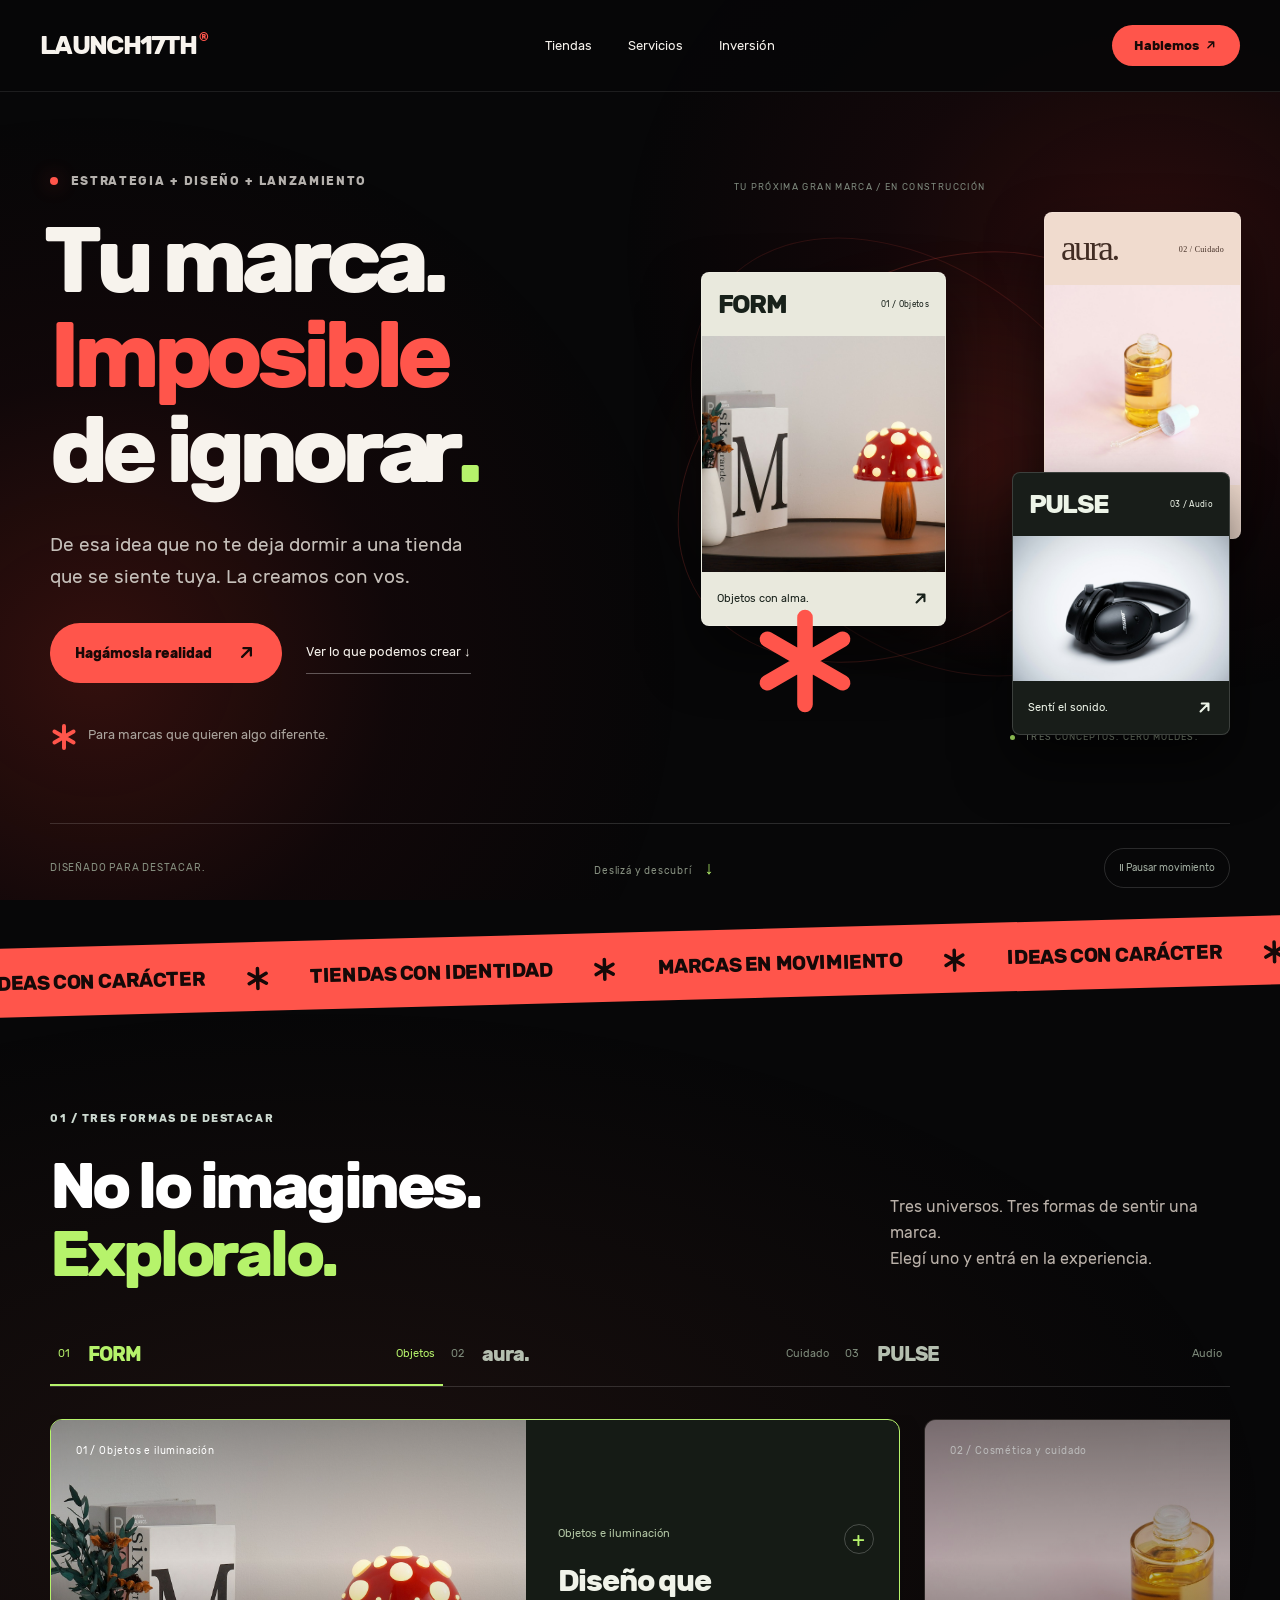
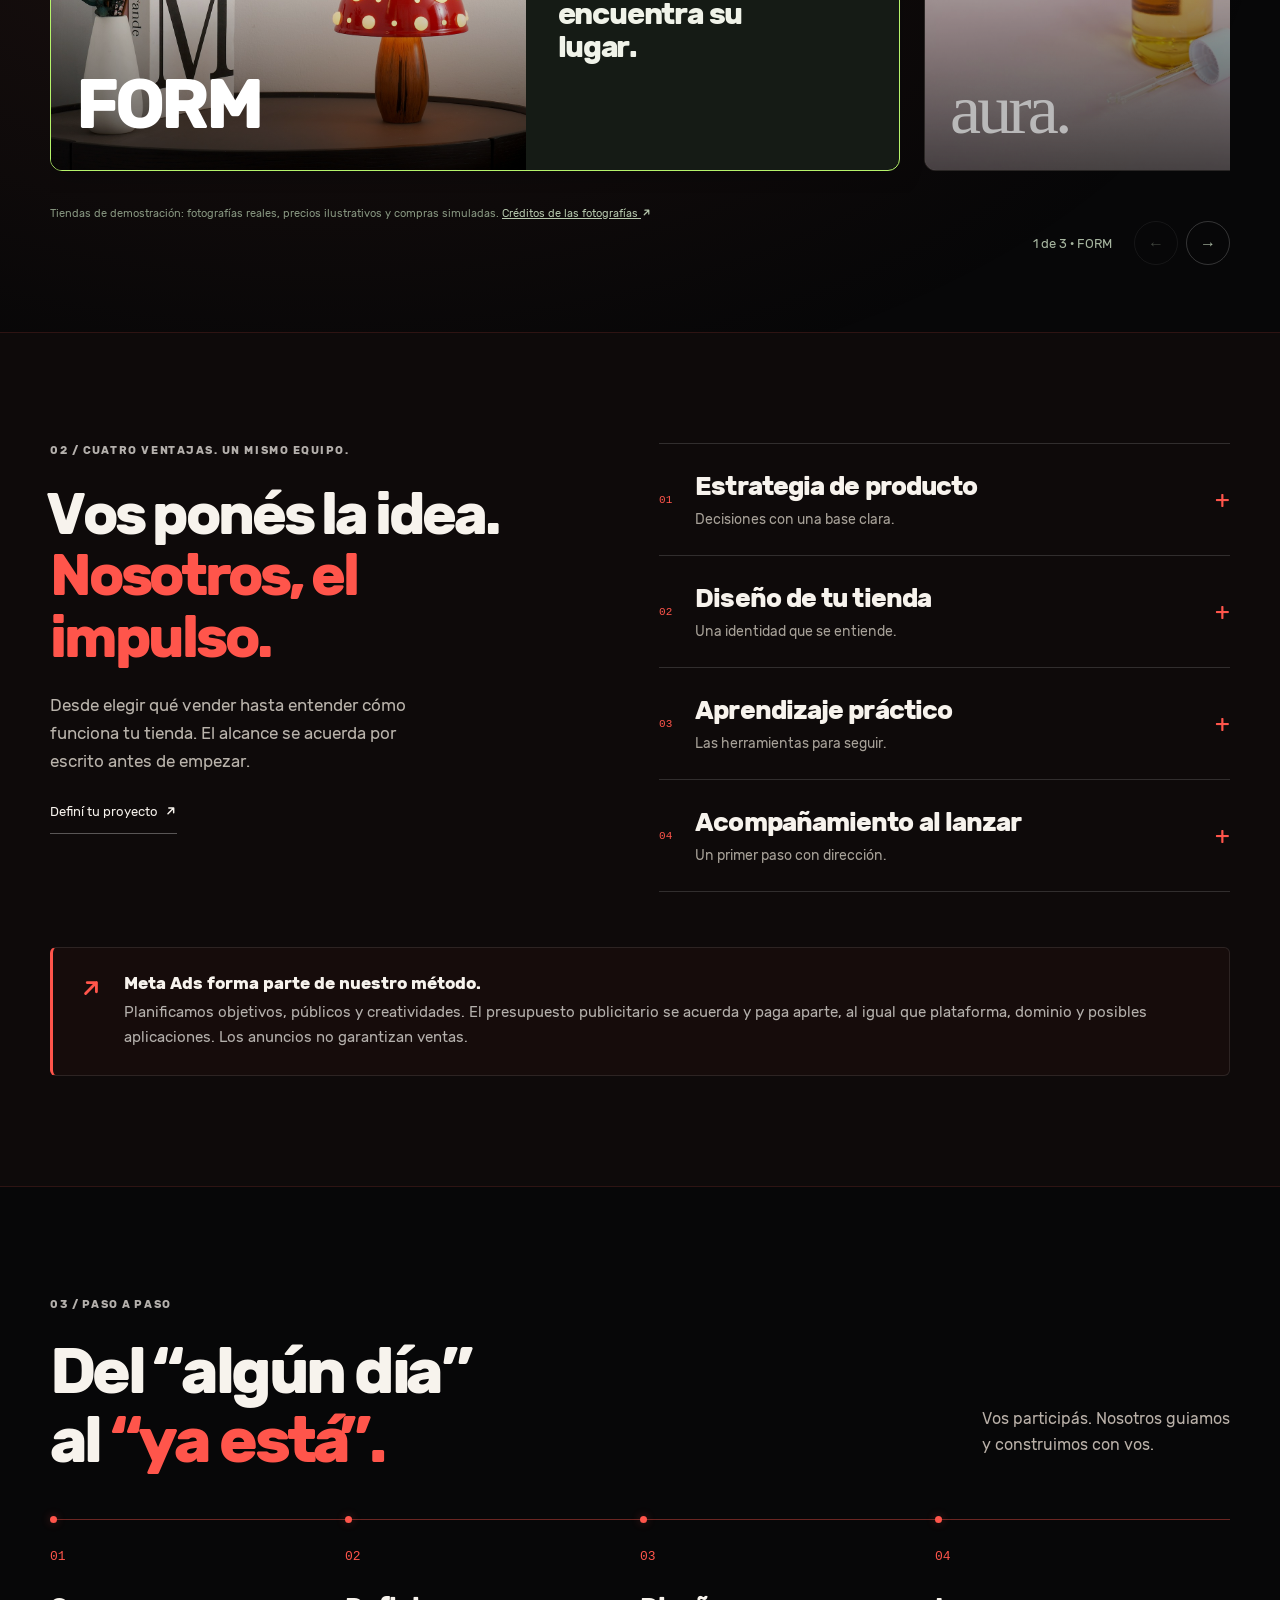
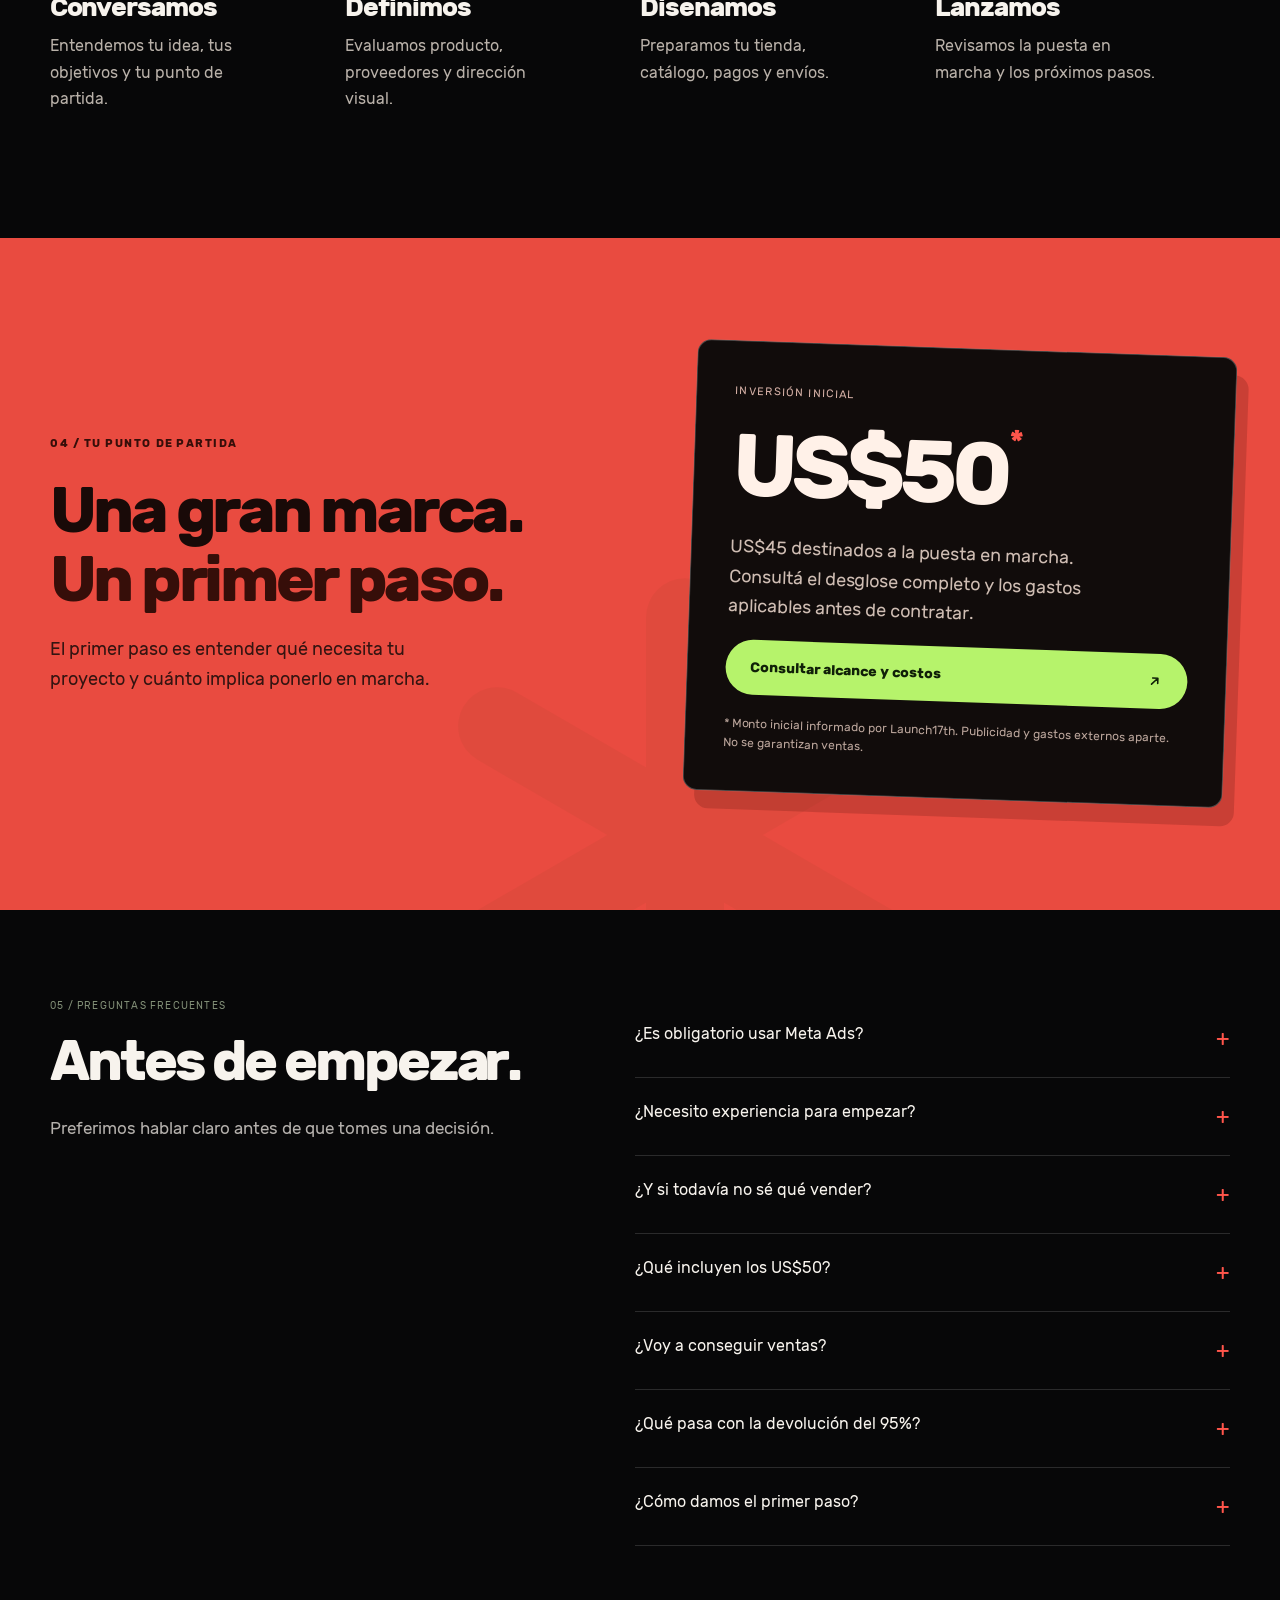
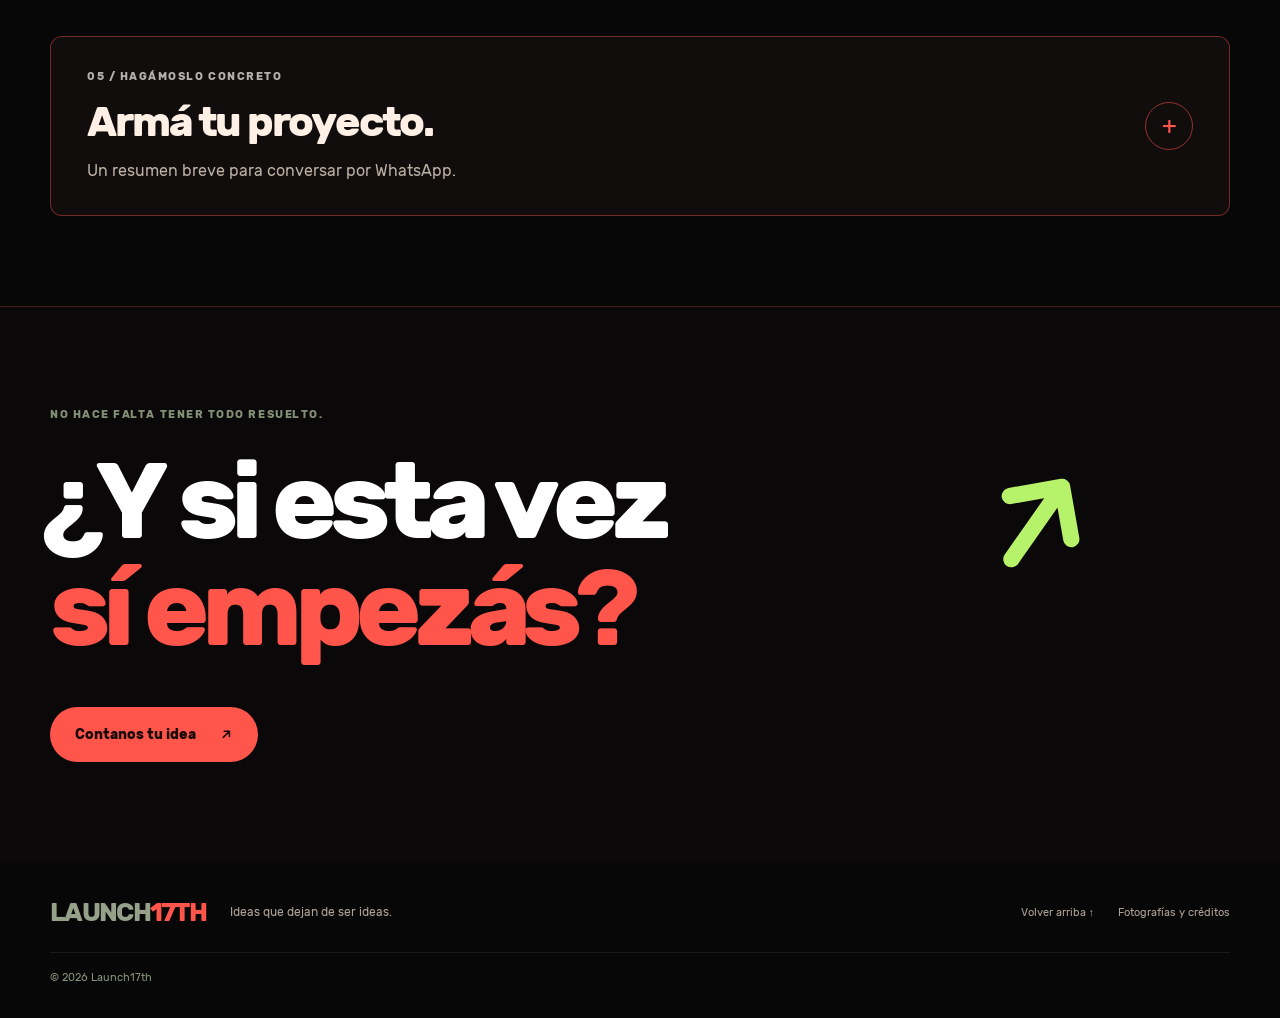
==== commit 67d625f5: "sacando emojis" ====
--- a/index.html
+++ b/index.html
@@ -1,13 +1,13 @@
-<!doctype html><html lang="es"><head><meta charset="utf-8"><meta name="viewport" content="width=device-width,initial-scale=1"><meta name="description" content="Estrategia, diseño de tiendas y acompañamiento para lanzar tu marca. Explorá las tiendas de demostración de Launch17th."><meta name="theme-color" content="#070708"><title>Launch17th — Marcas que se sienten.</title><link rel="icon" href="assets/favicon.svg"><link rel="stylesheet" href="styles.css"><link rel="stylesheet" href="vivo.css"><script src="script.js" defer></script><script src="builder.js" defer></script><link rel="stylesheet" href="mobile-experience.css"><script src="mobile-experience.js" defer></script><link rel="preload" href="assets/fonts/Rubik-Bold.woff" as="font" type="font/woff" crossorigin><link rel="stylesheet" href="red-direction.css"></head><body><div class="living-black" aria-hidden="true"><i class="red-light red-light-one"></i><i class="red-light red-light-two"></i><span class="background-grid"></span></div>
+<!doctype html><html lang="es"><head><meta charset="utf-8"><meta name="viewport" content="width=device-width,initial-scale=1"><meta name="description" content="Estrategia, diseño de tiendas y acompañamiento para lanzar tu marca. Explorá las tiendas de demostración de Launch17th."><meta name="theme-color" content="#070708"><title>Launch17th — Marcas que se sienten.</title><link rel="icon" href="assets/favicon.svg"><link rel="stylesheet" href="styles.css"><link rel="stylesheet" href="vivo.css"><script src="script.js" defer></script><script src="builder.js" defer></script><link rel="stylesheet" href="mobile-experience.css"><script src="mobile-experience.js" defer></script><link rel="preload" href="assets/fonts/Rubik-Bold.woff" as="font" type="font/woff" crossorigin><link rel="stylesheet" href="red-direction.css"><link rel="stylesheet" href="icons.css"></head><body><svg width="0" height="0" style="position:absolute" aria-hidden="true" focusable="false"><symbol id="i-ne" viewBox="0 0 24 24"><path d="M7 17 17 7M8.5 7H17v8.5" fill="none" stroke="currentColor" stroke-width="2.6" stroke-linecap="round" stroke-linejoin="round"/></symbol><symbol id="i-star" viewBox="0 0 24 24"><path d="M12 2.5v19M3.8 7.25l16.4 9.5M3.8 16.75l16.4-9.5" fill="none" stroke="currentColor" stroke-width="3.4" stroke-linecap="round"/></symbol></svg><div class="living-black" aria-hidden="true"><i class="red-light red-light-one"></i><i class="red-light red-light-two"></i><span class="background-grid"></span></div>
 <a class="skip" href="#contenido">Saltar al contenido</a>
-<header class="header"><a class="logo" href="index.html" aria-label="Launch17th, inicio">LAUNCH<span>17TH</span><i>®</i></a><nav aria-label="Navegación principal"><a href="#showroom">Tiendas</a><a href="#servicios">Servicios</a><a href="#inversion">Inversión</a></nav><a class="header-contact" href="https://wa.me/message/SSQU6ZWWL33UC1" target="_blank" rel="noopener noreferrer">Hablemos ↗</a></header>
-<main id="contenido"><section class="hero wrap"><div class="hero-copy"><p class="eyebrow"><span class="status-dot"></span> Estrategia + diseño + lanzamiento</p><h1>Tu marca.<br><span>Imposible</span><br>de ignorar<span class="red-period">.</span></h1><p class="lead">De esa idea que no te deja dormir a una tienda que se siente tuya. La creamos con vos.</p><div class="actions"><a class="button" href="#proyecto">Hagámosla realidad <span>↗</span></a><a class="text-link" href="#showroom">Ver lo que podemos crear ↓</a></div><div class="hero-note"><span class="tiny-cross">✳</span> Para marcas que quieren algo diferente.</div></div><div class="hero-universe" aria-label="Tres identidades de tiendas creadas por Launch17th"><div class="orbit orbit-one" aria-hidden="true"></div><div class="orbit orbit-two" aria-hidden="true"></div><span class="universe-label">TU PRÓXIMA GRAN MARCA / EN CONSTRUCCIÓN</span><a class="floating-card floating-form" href="demo.html?store=form"><span class="float-top">FORM <small>01 / Objetos</small></span><img src="assets/photos/form-01.jpg" alt="Lámpara roja de la tienda FORM"><span class="float-caption">Objetos con alma. <b>↗</b></span></a><a class="floating-card floating-aura" href="demo.html?store=aura"><span class="float-top">aura. <small>02 / Cuidado</small></span><img src="assets/photos/aura-01.jpg" alt="Sérum de la tienda aura."><span class="float-caption">Tu ritual diario. <b>↗</b></span></a><a class="floating-card floating-pulse" href="demo.html?store=pulse"><span class="float-top">PULSE <small>03 / Audio</small></span><img src="assets/photos/pulse-01.jpg" alt="Auriculares de la tienda PULSE"><span class="float-caption">Sentí el sonido. <b>↗</b></span></a><div class="star-badge" aria-hidden="true">✳</div><span class="universe-footer"><i></i> TRES CONCEPTOS. CERO MOLDES.</span></div><div class="hero-bottom"><span>DISEÑADO PARA DESTACAR.</span><span>Deslizá y descubrí <b>↓</b></span><button id="motion-toggle" aria-pressed="false">Ⅱ Pausar movimiento</button></div></section><div class="ribbon" aria-hidden="true"><div><span>IDEAS CON CARÁCTER</span><b>✳</b><span>TIENDAS CON IDENTIDAD</span><b>✳</b><span>MARCAS EN MOVIMIENTO</span><b>✳</b><span>IDEAS CON CARÁCTER</span><b>✳</b><span>TIENDAS CON IDENTIDAD</span><b>✳</b><span>MARCAS EN MOVIMIENTO</span><b>✳</b></div></div>
-<section class="showroom section" id="showroom" data-atmosphere="form"><div class="showcase-atmosphere" aria-hidden="true"><i class="glow-form"></i><i class="glow-aura"></i><i class="glow-pulse"></i></div><div class="wrap"><div class="section-head"><div><p class="eyebrow">01 / Tres formas de destacar</p><h2>No lo imagines.<br><em>Exploralo.</em></h2></div><p>Tres universos. Tres formas de sentir una marca.<br>Elegí uno y entrá en la experiencia.</p></div><div class="showcase-tabs" role="group" aria-label="Elegir tienda"><button data-store-slide="0" aria-pressed="true">01 <strong>FORM</strong> <span>Objetos</span></button><button data-store-slide="1" aria-pressed="false">02 <strong>aura.</strong> <span>Cuidado</span></button><button data-store-slide="2" aria-pressed="false">03 <strong>PULSE</strong> <span>Audio</span></button></div><div class="carousel-bar"><span id="slide-status" aria-live="polite">1 de 3 · FORM</span><div><button id="previous" class="round" aria-label="Tienda anterior">←</button><button id="next" class="round" aria-label="Tienda siguiente">→</button></div></div><div class="store-carousel" id="store-carousel" role="region" aria-label="Carrusel de tiendas de demostración" tabindex="0"><article class="store-card form" data-name="FORM" aria-label="1 de 3: FORM"><div class="store-photo"><img src="assets/photos/form-01.jpg" alt="Lámpara roja junto a libros" loading="lazy"><span class="store-number">01 / Objetos e iluminación</span><strong>FORM</strong></div><details class="store-details"><summary><span><small>Objetos e iluminación</small><span>Diseño que encuentra su lugar.</span></span><span class="expand-icon">+</span></summary><div class="store-description"><p>Composiciones editoriales y luz natural. Una identidad sobria para objetos que merecen ser protagonistas.</p><a class="button" href="demo.html?store=form">Explorar tienda FORM ↗</a></div></details></article><article class="store-card aura" data-name="aura." aria-label="2 de 3: aura."><div class="store-photo"><img src="assets/photos/aura-01.jpg" alt="Frasco de sérum con gotero" loading="lazy"><span class="store-number">02 / Cosmética y cuidado</span><strong>aura.</strong></div><details class="store-details"><summary><span><small>Cosmética y cuidado personal</small><span>Un ritual para todos los días.</span></span><span class="expand-icon">+</span></summary><div class="store-description"><p>Espacios limpios y fotografía cercana. Una experiencia delicada, clara y centrada en el cuidado personal.</p><a class="button" href="demo.html?store=aura">Explorar tienda aura. ↗</a></div></details></article><article class="store-card pulse" data-name="PULSE" aria-label="3 de 3: PULSE"><div class="store-photo"><img src="assets/photos/pulse-01.jpg" alt="Auriculares negros Bose" loading="lazy"><span class="store-number">03 / Tecnología y audio</span><strong>PULSE</strong></div><details class="store-details"><summary><span><small>Audio y tecnología</small><span>Dale espacio a tu sonido.</span></span><span class="expand-icon">+</span></summary><div class="store-description"><p>Contraste, precisión y producto en primer plano. Una identidad con carácter para tecnología y audio.</p><a class="button" href="demo.html?store=pulse">Explorar tienda PULSE ↗</a></div></details></article></div><p class="caption">Tiendas de demostración: fotografías reales, precios ilustrativos y compras simuladas. <a href="photo-credits.html">Créditos de las fotografías ↗</a></p></div></section>
-<section class="services section" id="servicios"><div class="wrap service-layout"><div><p class="eyebrow">02 / Cuatro ventajas. Un mismo equipo.</p><h2>Vos ponés la idea.<br><em>Nosotros, el impulso.</em></h2><p>Desde elegir qué vender hasta entender cómo funciona tu tienda. El alcance se acuerda por escrito antes de empezar.</p><a class="text-link" href="#proyecto">Definí tu proyecto ↗</a></div><div class="service-list"><details><summary><span class="service-num">01</span><span><strong>Estrategia de producto</strong><small>Decisiones con una base clara.</small></span><span class="expand-icon">+</span></summary><p>Exploramos alternativas y evaluamos proveedores y márgenes. Vos compartís objetivos, presupuesto y preferencias; las decisiones se toman juntos.</p><div class="service-visual strategy-visual"><p class="visual-label">Así ordenamos el punto de partida</p><div class="strategy-map"><span>Tu idea</span><b aria-hidden="true">↓</b><div><span>Producto</span><span>Proveedores</span><span>Márgenes</span></div><b aria-hidden="true">↓</b><strong>Una dirección clara ↗</strong></div><p class="visual-note">Evaluamos opciones con vos antes de elegir.</p></div></details><details><summary><span class="service-num">02</span><span><strong>Diseño de tu tienda</strong><small>Una identidad que se entiende.</small></span><span class="expand-icon">+</span></summary><p>Diseñamos y preparamos tu presencia en Shopify: catálogo, pagos y envíos. Antes de empezar definimos productos, páginas, contenido, integraciones, revisiones y fecha de entrega. Los desarrollos especiales se cotizan según alcance.</p><div class="service-visual design-visual"><p class="visual-label">Del producto a una identidad</p><div class="mini-editorial"><div><span>FORM / ILUMINACIÓN</span><strong>Una luz.<br>Otro espacio.</strong><span class="mini-link">Explorá la colección ↗</span></div><img src="assets/photos/form-01.jpg" alt="Ejemplo de composición editorial con una lámpara roja" loading="lazy" width="160" height="180"></div><div class="design-spec"><span>Identidad</span><span>Catálogo</span><span>Compra</span></div><p class="visual-note">Ejemplo de diseño. El alcance se define para cada proyecto.</p></div></details><details><summary><span class="service-num">03</span><span><strong>Aprendizaje práctico</strong><small>Las herramientas para seguir.</small></span><span class="expand-icon">+</span></summary><p>Te orientamos para administrar tu tienda y entender anuncios y métricas. Acordamos los temas y la modalidad del acompañamiento según tu punto de partida.</p><div class="service-visual learning-visual"><p class="visual-label">Para que puedas seguir por tu cuenta</p><ol class="learning-steps"><li><span>01</span><div><strong>Administrá tu tienda</strong><small>Productos, precios y contenido.</small></div></li><li><span>02</span><div><strong>Entendé tus anuncios</strong><small>Objetivos, públicos y presupuesto.</small></div></li><li><span>03</span><div><strong>Leé los resultados</strong><small>Visitas, acciones y próximos ajustes.</small></div></li></ol></div></details><details><summary><span class="service-num">04</span><span><strong>Acompañamiento al lanzar</strong><small>Un primer paso con dirección.</small></span><span class="expand-icon">+</span></summary><p>Revisamos la puesta en marcha, planificamos Meta Ads y detectamos oportunidades de mejora. La duración y frecuencia del acompañamiento se acuerdan por escrito.</p><div class="service-visual launch-visual"><p class="visual-label">Un lanzamiento acompañado</p><ol class="launch-path"><li><span aria-hidden="true">01</span><div><strong>Revisamos</strong><small>Tienda, catálogo y recorrido de compra.</small></div></li><li><span aria-hidden="true">02</span><div><strong>Planificamos</strong><small>Campañas, objetivos y presupuesto.</small></div></li><li><span aria-hidden="true">03</span><div><strong>Ajustamos</strong><small>Aprendemos de las primeras acciones.</small></div></li></ol><p class="visual-note">La duración del acompañamiento se acuerda por escrito.</p></div></details></div></div><div class="wrap"><aside class="ads-note"><span class="red-mark">↗</span><div><strong>Meta Ads forma parte de nuestro método.</strong><p>Planificamos objetivos, públicos y creatividades. El presupuesto publicitario se acuerda y paga aparte, al igual que plataforma, dominio y posibles aplicaciones. Los anuncios no garantizan ventas.</p></div></aside></div></section>
+<header class="header"><a class="logo" href="index.html" aria-label="Launch17th, inicio">LAUNCH<span>17TH</span><i>®</i></a><nav aria-label="Navegación principal"><a href="#showroom">Tiendas</a><a href="#servicios">Servicios</a><a href="#inversion">Inversión</a></nav><a class="header-contact" href="https://wa.me/message/SSQU6ZWWL33UC1" target="_blank" rel="noopener noreferrer">Hablemos <svg class="ic ic-ne" aria-hidden="true" focusable="false"><use href="#i-ne"/></svg></a></header>
+<main id="contenido"><section class="hero wrap"><div class="hero-copy"><p class="eyebrow"><span class="status-dot"></span> Estrategia + diseño + lanzamiento</p><h1>Tu marca.<br><span>Imposible</span><br>de ignorar<span class="red-period">.</span></h1><p class="lead">De esa idea que no te deja dormir a una tienda que se siente tuya. La creamos con vos.</p><div class="actions"><a class="button" href="#proyecto">Hagámosla realidad <span><svg class="ic ic-ne" aria-hidden="true" focusable="false"><use href="#i-ne"/></svg></span></a><a class="text-link" href="#showroom">Ver lo que podemos crear ↓</a></div><div class="hero-note"><span class="tiny-cross"><svg class="ic ic-star" aria-hidden="true" focusable="false"><use href="#i-star"/></svg></span> Para marcas que quieren algo diferente.</div></div><div class="hero-universe" aria-label="Tres identidades de tiendas creadas por Launch17th"><div class="orbit orbit-one" aria-hidden="true"></div><div class="orbit orbit-two" aria-hidden="true"></div><span class="universe-label">TU PRÓXIMA GRAN MARCA / EN CONSTRUCCIÓN</span><a class="floating-card floating-form" href="demo.html?store=form"><span class="float-top">FORM <small>01 / Objetos</small></span><img src="assets/photos/form-01.jpg" alt="Lámpara roja de la tienda FORM"><span class="float-caption">Objetos con alma. <b><svg class="ic ic-ne" aria-hidden="true" focusable="false"><use href="#i-ne"/></svg></b></span></a><a class="floating-card floating-aura" href="demo.html?store=aura"><span class="float-top">aura. <small>02 / Cuidado</small></span><img src="assets/photos/aura-01.jpg" alt="Sérum de la tienda aura."><span class="float-caption">Tu ritual diario. <b><svg class="ic ic-ne" aria-hidden="true" focusable="false"><use href="#i-ne"/></svg></b></span></a><a class="floating-card floating-pulse" href="demo.html?store=pulse"><span class="float-top">PULSE <small>03 / Audio</small></span><img src="assets/photos/pulse-01.jpg" alt="Auriculares de la tienda PULSE"><span class="float-caption">Sentí el sonido. <b><svg class="ic ic-ne" aria-hidden="true" focusable="false"><use href="#i-ne"/></svg></b></span></a><div class="star-badge" aria-hidden="true"><svg class="ic ic-star" aria-hidden="true" focusable="false"><use href="#i-star"/></svg></div><span class="universe-footer"><i></i> TRES CONCEPTOS. CERO MOLDES.</span></div><div class="hero-bottom"><span>DISEÑADO PARA DESTACAR.</span><span>Deslizá y descubrí <b>↓</b></span><button id="motion-toggle" aria-pressed="false">Ⅱ Pausar movimiento</button></div></section><div class="ribbon" aria-hidden="true"><div><span>IDEAS CON CARÁCTER</span><b><svg class="ic ic-star" aria-hidden="true" focusable="false"><use href="#i-star"/></svg></b><span>TIENDAS CON IDENTIDAD</span><b><svg class="ic ic-star" aria-hidden="true" focusable="false"><use href="#i-star"/></svg></b><span>MARCAS EN MOVIMIENTO</span><b><svg class="ic ic-star" aria-hidden="true" focusable="false"><use href="#i-star"/></svg></b><span>IDEAS CON CARÁCTER</span><b><svg class="ic ic-star" aria-hidden="true" focusable="false"><use href="#i-star"/></svg></b><span>TIENDAS CON IDENTIDAD</span><b><svg class="ic ic-star" aria-hidden="true" focusable="false"><use href="#i-star"/></svg></b><span>MARCAS EN MOVIMIENTO</span><b><svg class="ic ic-star" aria-hidden="true" focusable="false"><use href="#i-star"/></svg></b></div></div>
+<section class="showroom section" id="showroom" data-atmosphere="form"><div class="showcase-atmosphere" aria-hidden="true"><i class="glow-form"></i><i class="glow-aura"></i><i class="glow-pulse"></i></div><div class="wrap"><div class="section-head"><div><p class="eyebrow">01 / Tres formas de destacar</p><h2>No lo imagines.<br><em>Exploralo.</em></h2></div><p>Tres universos. Tres formas de sentir una marca.<br>Elegí uno y entrá en la experiencia.</p></div><div class="showcase-tabs" role="group" aria-label="Elegir tienda"><button data-store-slide="0" aria-pressed="true">01 <strong>FORM</strong> <span>Objetos</span></button><button data-store-slide="1" aria-pressed="false">02 <strong>aura.</strong> <span>Cuidado</span></button><button data-store-slide="2" aria-pressed="false">03 <strong>PULSE</strong> <span>Audio</span></button></div><div class="carousel-bar"><span id="slide-status" aria-live="polite">1 de 3 · FORM</span><div><button id="previous" class="round" aria-label="Tienda anterior">←</button><button id="next" class="round" aria-label="Tienda siguiente">→</button></div></div><div class="store-carousel" id="store-carousel" role="region" aria-label="Carrusel de tiendas de demostración" tabindex="0"><article class="store-card form" data-name="FORM" aria-label="1 de 3: FORM"><div class="store-photo"><img src="assets/photos/form-01.jpg" alt="Lámpara roja junto a libros" loading="lazy"><span class="store-number">01 / Objetos e iluminación</span><strong>FORM</strong></div><details class="store-details"><summary><span><small>Objetos e iluminación</small><span>Diseño que encuentra su lugar.</span></span><span class="expand-icon">+</span></summary><div class="store-description"><p>Composiciones editoriales y luz natural. Una identidad sobria para objetos que merecen ser protagonistas.</p><a class="button" href="demo.html?store=form">Explorar tienda FORM <svg class="ic ic-ne" aria-hidden="true" focusable="false"><use href="#i-ne"/></svg></a></div></details></article><article class="store-card aura" data-name="aura." aria-label="2 de 3: aura."><div class="store-photo"><img src="assets/photos/aura-01.jpg" alt="Frasco de sérum con gotero" loading="lazy"><span class="store-number">02 / Cosmética y cuidado</span><strong>aura.</strong></div><details class="store-details"><summary><span><small>Cosmética y cuidado personal</small><span>Un ritual para todos los días.</span></span><span class="expand-icon">+</span></summary><div class="store-description"><p>Espacios limpios y fotografía cercana. Una experiencia delicada, clara y centrada en el cuidado personal.</p><a class="button" href="demo.html?store=aura">Explorar tienda aura. <svg class="ic ic-ne" aria-hidden="true" focusable="false"><use href="#i-ne"/></svg></a></div></details></article><article class="store-card pulse" data-name="PULSE" aria-label="3 de 3: PULSE"><div class="store-photo"><img src="assets/photos/pulse-01.jpg" alt="Auriculares negros Bose" loading="lazy"><span class="store-number">03 / Tecnología y audio</span><strong>PULSE</strong></div><details class="store-details"><summary><span><small>Audio y tecnología</small><span>Dale espacio a tu sonido.</span></span><span class="expand-icon">+</span></summary><div class="store-description"><p>Contraste, precisión y producto en primer plano. Una identidad con carácter para tecnología y audio.</p><a class="button" href="demo.html?store=pulse">Explorar tienda PULSE <svg class="ic ic-ne" aria-hidden="true" focusable="false"><use href="#i-ne"/></svg></a></div></details></article></div><p class="caption">Tiendas de demostración: fotografías reales, precios ilustrativos y compras simuladas. <a href="photo-credits.html">Créditos de las fotografías <svg class="ic ic-ne" aria-hidden="true" focusable="false"><use href="#i-ne"/></svg></a></p></div></section>
+<section class="services section" id="servicios"><div class="wrap service-layout"><div><p class="eyebrow">02 / Cuatro ventajas. Un mismo equipo.</p><h2>Vos ponés la idea.<br><em>Nosotros, el impulso.</em></h2><p>Desde elegir qué vender hasta entender cómo funciona tu tienda. El alcance se acuerda por escrito antes de empezar.</p><a class="text-link" href="#proyecto">Definí tu proyecto <svg class="ic ic-ne" aria-hidden="true" focusable="false"><use href="#i-ne"/></svg></a></div><div class="service-list"><details><summary><span class="service-num">01</span><span><strong>Estrategia de producto</strong><small>Decisiones con una base clara.</small></span><span class="expand-icon">+</span></summary><p>Exploramos alternativas y evaluamos proveedores y márgenes. Vos compartís objetivos, presupuesto y preferencias; las decisiones se toman juntos.</p><div class="service-visual strategy-visual"><p class="visual-label">Así ordenamos el punto de partida</p><div class="strategy-map"><span>Tu idea</span><b aria-hidden="true">↓</b><div><span>Producto</span><span>Proveedores</span><span>Márgenes</span></div><b aria-hidden="true">↓</b><strong>Una dirección clara <svg class="ic ic-ne" aria-hidden="true" focusable="false"><use href="#i-ne"/></svg></strong></div><p class="visual-note">Evaluamos opciones con vos antes de elegir.</p></div></details><details><summary><span class="service-num">02</span><span><strong>Diseño de tu tienda</strong><small>Una identidad que se entiende.</small></span><span class="expand-icon">+</span></summary><p>Diseñamos y preparamos tu presencia en Shopify: catálogo, pagos y envíos. Antes de empezar definimos productos, páginas, contenido, integraciones, revisiones y fecha de entrega. Los desarrollos especiales se cotizan según alcance.</p><div class="service-visual design-visual"><p class="visual-label">Del producto a una identidad</p><div class="mini-editorial"><div><span>FORM / ILUMINACIÓN</span><strong>Una luz.<br>Otro espacio.</strong><span class="mini-link">Explorá la colección <svg class="ic ic-ne" aria-hidden="true" focusable="false"><use href="#i-ne"/></svg></span></div><img src="assets/photos/form-01.jpg" alt="Ejemplo de composición editorial con una lámpara roja" loading="lazy" width="160" height="180"></div><div class="design-spec"><span>Identidad</span><span>Catálogo</span><span>Compra</span></div><p class="visual-note">Ejemplo de diseño. El alcance se define para cada proyecto.</p></div></details><details><summary><span class="service-num">03</span><span><strong>Aprendizaje práctico</strong><small>Las herramientas para seguir.</small></span><span class="expand-icon">+</span></summary><p>Te orientamos para administrar tu tienda y entender anuncios y métricas. Acordamos los temas y la modalidad del acompañamiento según tu punto de partida.</p><div class="service-visual learning-visual"><p class="visual-label">Para que puedas seguir por tu cuenta</p><ol class="learning-steps"><li><span>01</span><div><strong>Administrá tu tienda</strong><small>Productos, precios y contenido.</small></div></li><li><span>02</span><div><strong>Entendé tus anuncios</strong><small>Objetivos, públicos y presupuesto.</small></div></li><li><span>03</span><div><strong>Leé los resultados</strong><small>Visitas, acciones y próximos ajustes.</small></div></li></ol></div></details><details><summary><span class="service-num">04</span><span><strong>Acompañamiento al lanzar</strong><small>Un primer paso con dirección.</small></span><span class="expand-icon">+</span></summary><p>Revisamos la puesta en marcha, planificamos Meta Ads y detectamos oportunidades de mejora. La duración y frecuencia del acompañamiento se acuerdan por escrito.</p><div class="service-visual launch-visual"><p class="visual-label">Un lanzamiento acompañado</p><ol class="launch-path"><li><span aria-hidden="true">01</span><div><strong>Revisamos</strong><small>Tienda, catálogo y recorrido de compra.</small></div></li><li><span aria-hidden="true">02</span><div><strong>Planificamos</strong><small>Campañas, objetivos y presupuesto.</small></div></li><li><span aria-hidden="true">03</span><div><strong>Ajustamos</strong><small>Aprendemos de las primeras acciones.</small></div></li></ol><p class="visual-note">La duración del acompañamiento se acuerda por escrito.</p></div></details></div></div><div class="wrap"><aside class="ads-note"><span class="red-mark"><svg class="ic ic-ne" aria-hidden="true" focusable="false"><use href="#i-ne"/></svg></span><div><strong>Meta Ads forma parte de nuestro método.</strong><p>Planificamos objetivos, públicos y creatividades. El presupuesto publicitario se acuerda y paga aparte, al igual que plataforma, dominio y posibles aplicaciones. Los anuncios no garantizan ventas.</p></div></aside></div></section>
 <section class="section process wrap" id="proceso"><div class="section-head"><div><p class="eyebrow">03 / Paso a paso</p><h2>Del “algún día”<br>al <em>“ya está”.</em></h2></div><p>Vos participás. Nosotros guiamos<br>y construimos con vos.</p></div><ol class="steps"><li><span>01</span><h3>Conversamos</h3><p>Entendemos tu idea, tus objetivos y tu punto de partida.</p></li><li><span>02</span><h3>Definimos</h3><p>Evaluamos producto, proveedores y dirección visual.</p></li><li><span>03</span><h3>Diseñamos</h3><p>Preparamos tu tienda, catálogo, pagos y envíos.</p></li><li><span>04</span><h3>Lanzamos</h3><p>Revisamos la puesta en marcha y los próximos pasos.</p></li></ol></section>
-<section class="investment section" id="inversion"><div class="wrap investment-layout"><div><p class="eyebrow">04 / Tu punto de partida</p><h2>Una gran marca.<br><em>Un primer paso.</em></h2><p>El primer paso es entender qué necesita tu proyecto y cuánto implica ponerlo en marcha.</p></div><div class="price-card"><span>Inversión inicial</span><div class="price">US$50<span>*</span></div><p>US$45 destinados a la puesta en marcha. Consultá el desglose completo y los gastos aplicables antes de contratar.</p><a class="button" href="https://wa.me/message/SSQU6ZWWL33UC1" target="_blank" rel="noopener noreferrer">Consultar alcance y costos ↗</a><small>* Monto inicial informado por Launch17th. Publicidad y gastos externos aparte. No se garantizan ventas.</small></div></div></section>
+<section class="investment section" id="inversion"><div class="wrap investment-layout"><div><p class="eyebrow">04 / Tu punto de partida</p><h2>Una gran marca.<br><em>Un primer paso.</em></h2><p>El primer paso es entender qué necesita tu proyecto y cuánto implica ponerlo en marcha.</p></div><div class="price-card"><span>Inversión inicial</span><div class="price">US$50<span>*</span></div><p>US$45 destinados a la puesta en marcha. Consultá el desglose completo y los gastos aplicables antes de contratar.</p><a class="button" href="https://wa.me/message/SSQU6ZWWL33UC1" target="_blank" rel="noopener noreferrer">Consultar alcance y costos <svg class="ic ic-ne" aria-hidden="true" focusable="false"><use href="#i-ne"/></svg></a><small>* Monto inicial informado por Launch17th. Publicidad y gastos externos aparte. No se garantizan ventas.</small></div></div></section>
 <section class="faq light-section" id="preguntas" aria-labelledby="faq-title"><div class="wrap faq-layout"><div class="faq-side reveal"><div class="section-eyebrow dark-eyebrow"><span>05 / PREGUNTAS FRECUENTES</span></div><h2 id="faq-title">Antes de empezar.</h2><p>Preferimos hablar claro antes de que tomes una decisión.</p></div><div class="faq-items reveal"><details><summary>¿Es obligatorio usar Meta Ads? <span>+</span></summary><p>Sí, para trabajar con nuestro plan de lanzamiento. Definimos el presupuesto con vos antes de contratar; no está incluido en la inversión inicial. No se garantizan ventas.</p></details><details><summary>¿Necesito experiencia para empezar? <span>+</span></summary><p>No. La idea es acompañarte desde cero y que aprendas mientras armamos tu tienda.</p></details><details><summary>¿Y si todavía no sé qué vender? <span>+</span></summary><p>Te ayudamos a investigar alternativas, evaluar proveedores, precios y márgenes antes de decidir.</p></details><details><summary>¿Qué incluyen los US$50? <span>+</span></summary><p>Es la inversión inicial para empezar. US$45 se destinan a la puesta en marcha de tu proyecto. Pedí el desglose y consultá si aplican costos adicionales.</p></details><details><summary>¿Voy a conseguir ventas? <span>+</span></summary><p>Las ventas no están aseguradas. Dependen del producto, la demanda, los anuncios y otros factores. El objetivo es lanzar con una base sólida y aprender de los resultados.</p></details><details><summary>¿Qué pasa con la devolución del 95%? <span>+</span></summary><p>La propuesta original de Launch17th contempla una devolución del 95% si no recibís ventas. Solicitá previamente todos los plazos, requisitos, exclusiones y condiciones por escrito.</p></details><details><summary>¿Cómo damos el primer paso? <span>+</span></summary><p>Escribinos por WhatsApp, contanos tu idea y te explicamos cómo trabajaríamos juntos.</p></details></div></div></section>
-<section class="project-section section" id="proyecto"><div class="wrap"><details class="project-disclosure"><summary><span><span class="eyebrow">05 / Hagámoslo concreto</span><strong>Armá tu proyecto.</strong><span>Un resumen breve para conversar por WhatsApp.</span></span><span class="expand-icon">+</span></summary><section class="project-builder" aria-label="Configurador de proyecto"><div class="wrap"><div class="builder-layout"><div class="builder-intro"><h2>Contanos tu idea.</h2><p>Contanos qué tenés en mente. Armá un resumen para conversar sobre tu proyecto, sin compromiso.</p><ol class="builder-progress" aria-label="Pasos del configurador"><li aria-current="step">01 / Tu punto de partida</li><li>02 / Tu dirección</li><li>03 / Tu resumen</li></ol><p class="lab-caption">Tus respuestas quedan en esta página hasta que decidas compartirlas. No se envían automáticamente.</p></div><form id="project-form" class="builder-form"><fieldset data-builder-step="0"><legend tabindex="-1">¿Qué querés construir?</legend><label class="field-label" for="project-category">¿Qué vendés o te gustaría vender?</label><select id="project-category" name="category" required><option value="">Elegí una opción</option><option>Objetos y decoración</option><option>Cosmética y cuidado personal</option><option>Tecnología y audio</option><option>Moda y accesorios</option><option>Otro rubro</option><option>Todavía estoy explorando</option></select><label class="field-label" for="project-stage">¿En qué etapa estás?</label><select id="project-stage" name="stage" required><option value="">Elegí una opción</option><option>Tengo una idea, quiero empezar</option><option>Tengo productos, necesito una tienda</option><option>Ya tengo una tienda, quiero mejorarla</option></select><label class="field-label" for="project-name">Nombre de tu marca <span>(opcional)</span></label><input id="project-name" name="brand" maxlength="80" placeholder="Tu próxima gran marca" autocomplete="organization"><button class="builder-next" type="button">ELEGIR DIRECCIÓN ↗</button></fieldset>
-<fieldset data-builder-step="1" hidden disabled><legend tabindex="-1">¿Cómo querés que se sienta?</legend><label class="field-label" for="project-style">Dirección visual</label><select id="project-style" name="style" required><option value="">Elegí un estilo</option><option>Editorial / FORM</option><option>Sensorial / aura.</option><option>Inmersivo / PULSE</option><option>Quiero que me orienten</option></select><p class="field-label">¿En qué necesitás ayuda? <span>(podés elegir varias)</span></p><div class="need-options"><label><input type="checkbox" name="needs" value="Estrategia de producto"> Estrategia de producto</label><label><input type="checkbox" name="needs" value="Diseño de tienda"> Diseño de tienda</label><label><input type="checkbox" name="needs" value="Experiencia 3D"> Experiencia 3D</label><label><input type="checkbox" name="needs" value="Acompañamiento"> Acompañamiento</label></div><div class="ads-included">+ META ADS / INCLUIDO EN EL MÉTODO<p>Obligatorio para el plan de lanzamiento. Presupuesto publicitario aparte, acordado antes de contratar.</p></div><label class="field-label" for="project-note">Algo más que debamos saber <span>(opcional)</span></label><textarea id="project-note" name="note" maxlength="700" rows="3" placeholder="Tu idea, una referencia o qué te gustaría lograr…"></textarea><div class="builder-actions"><button class="builder-back" type="button">← VOLVER</button><button class="builder-next" type="button">VER MI RESUMEN ↗</button></div></fieldset>
-<fieldset data-builder-step="2" hidden disabled><legend tabindex="-1">Listo para dar el primer paso.</legend><p class="summary-note">Revisá tu resumen. Copialo y pegalo en nuestro chat de WhatsApp para empezar la conversación.</p><label class="field-label" for="project-summary">Tu proyecto</label><textarea id="project-summary" readonly rows="12"></textarea><div class="summary-actions"><button id="copy-project" type="button">1. COPIAR RESUMEN</button><a href="https://wa.me/message/SSQU6ZWWL33UC1" target="_blank" rel="noopener noreferrer">2. ABRIR WHATSAPP ↗</a></div><p id="copy-status" role="status" aria-live="polite"></p><p class="lab-caption">Este resumen es una consulta, no una contratación ni una cotización. Confirmaremos alcance, plazos y costos antes de empezar.</p><div class="builder-actions"><button class="builder-back" type="button">← EDITAR</button><button id="project-restart" type="button">EMPEZAR DE NUEVO</button></div></fieldset></form></div></div></section></details></div></section>
-<section class="contact section"><div class="wrap"><p class="eyebrow">No hace falta tener todo resuelto.</p><h2>¿Y si esta vez<br><em>sí empezás?</em><span>↗</span></h2><a class="button light" href="https://wa.me/message/SSQU6ZWWL33UC1" target="_blank" rel="noopener noreferrer">Contanos tu idea ↗</a></div></section></main><footer class="wrap"><a class="logo" href="#">LAUNCH<span>17TH</span></a><span>Ideas que dejan de ser ideas.</span><a href="#contenido">Volver arriba ↑</a><a href="photo-credits.html">Fotografías y créditos</a><small>© 2026 Launch17th</small></footer><aside class="mobile-contact" id="mobile-contact" aria-label="Consultar por tu proyecto" hidden><div><span>¿La próxima es tu marca?</span><a href="https://wa.me/message/SSQU6ZWWL33UC1" target="_blank" rel="noopener noreferrer">Hablemos <b aria-hidden="true">↗</b></a></div><button type="button" id="dismiss-contact" aria-label="Cerrar sugerencia de contacto">×</button></aside></body></html>+<section class="project-section section" id="proyecto"><div class="wrap"><details class="project-disclosure"><summary><span><span class="eyebrow">05 / Hagámoslo concreto</span><strong>Armá tu proyecto.</strong><span>Un resumen breve para conversar por WhatsApp.</span></span><span class="expand-icon">+</span></summary><section class="project-builder" aria-label="Configurador de proyecto"><div class="wrap"><div class="builder-layout"><div class="builder-intro"><h2>Contanos tu idea.</h2><p>Contanos qué tenés en mente. Armá un resumen para conversar sobre tu proyecto, sin compromiso.</p><ol class="builder-progress" aria-label="Pasos del configurador"><li aria-current="step">01 / Tu punto de partida</li><li>02 / Tu dirección</li><li>03 / Tu resumen</li></ol><p class="lab-caption">Tus respuestas quedan en esta página hasta que decidas compartirlas. No se envían automáticamente.</p></div><form id="project-form" class="builder-form"><fieldset data-builder-step="0"><legend tabindex="-1">¿Qué querés construir?</legend><label class="field-label" for="project-category">¿Qué vendés o te gustaría vender?</label><select id="project-category" name="category" required><option value="">Elegí una opción</option><option>Objetos y decoración</option><option>Cosmética y cuidado personal</option><option>Tecnología y audio</option><option>Moda y accesorios</option><option>Otro rubro</option><option>Todavía estoy explorando</option></select><label class="field-label" for="project-stage">¿En qué etapa estás?</label><select id="project-stage" name="stage" required><option value="">Elegí una opción</option><option>Tengo una idea, quiero empezar</option><option>Tengo productos, necesito una tienda</option><option>Ya tengo una tienda, quiero mejorarla</option></select><label class="field-label" for="project-name">Nombre de tu marca <span>(opcional)</span></label><input id="project-name" name="brand" maxlength="80" placeholder="Tu próxima gran marca" autocomplete="organization"><button class="builder-next" type="button">ELEGIR DIRECCIÓN <svg class="ic ic-ne" aria-hidden="true" focusable="false"><use href="#i-ne"/></svg></button></fieldset>
+<fieldset data-builder-step="1" hidden disabled><legend tabindex="-1">¿Cómo querés que se sienta?</legend><label class="field-label" for="project-style">Dirección visual</label><select id="project-style" name="style" required><option value="">Elegí un estilo</option><option>Editorial / FORM</option><option>Sensorial / aura.</option><option>Inmersivo / PULSE</option><option>Quiero que me orienten</option></select><p class="field-label">¿En qué necesitás ayuda? <span>(podés elegir varias)</span></p><div class="need-options"><label><input type="checkbox" name="needs" value="Estrategia de producto"> Estrategia de producto</label><label><input type="checkbox" name="needs" value="Diseño de tienda"> Diseño de tienda</label><label><input type="checkbox" name="needs" value="Experiencia 3D"> Experiencia 3D</label><label><input type="checkbox" name="needs" value="Acompañamiento"> Acompañamiento</label></div><div class="ads-included">+ META ADS / INCLUIDO EN EL MÉTODO<p>Obligatorio para el plan de lanzamiento. Presupuesto publicitario aparte, acordado antes de contratar.</p></div><label class="field-label" for="project-note">Algo más que debamos saber <span>(opcional)</span></label><textarea id="project-note" name="note" maxlength="700" rows="3" placeholder="Tu idea, una referencia o qué te gustaría lograr…"></textarea><div class="builder-actions"><button class="builder-back" type="button">← VOLVER</button><button class="builder-next" type="button">VER MI RESUMEN <svg class="ic ic-ne" aria-hidden="true" focusable="false"><use href="#i-ne"/></svg></button></div></fieldset>
+<fieldset data-builder-step="2" hidden disabled><legend tabindex="-1">Listo para dar el primer paso.</legend><p class="summary-note">Revisá tu resumen. Copialo y pegalo en nuestro chat de WhatsApp para empezar la conversación.</p><label class="field-label" for="project-summary">Tu proyecto</label><textarea id="project-summary" readonly rows="12"></textarea><div class="summary-actions"><button id="copy-project" type="button">1. COPIAR RESUMEN</button><a href="https://wa.me/message/SSQU6ZWWL33UC1" target="_blank" rel="noopener noreferrer">2. ABRIR WHATSAPP <svg class="ic ic-ne" aria-hidden="true" focusable="false"><use href="#i-ne"/></svg></a></div><p id="copy-status" role="status" aria-live="polite"></p><p class="lab-caption">Este resumen es una consulta, no una contratación ni una cotización. Confirmaremos alcance, plazos y costos antes de empezar.</p><div class="builder-actions"><button class="builder-back" type="button">← EDITAR</button><button id="project-restart" type="button">EMPEZAR DE NUEVO</button></div></fieldset></form></div></div></section></details></div></section>
+<section class="contact section"><div class="wrap"><p class="eyebrow">No hace falta tener todo resuelto.</p><h2>¿Y si esta vez<br><em>sí empezás?</em><span><svg class="ic ic-ne" aria-hidden="true" focusable="false"><use href="#i-ne"/></svg></span></h2><a class="button light" href="https://wa.me/message/SSQU6ZWWL33UC1" target="_blank" rel="noopener noreferrer">Contanos tu idea <svg class="ic ic-ne" aria-hidden="true" focusable="false"><use href="#i-ne"/></svg></a></div></section></main><footer class="wrap"><a class="logo" href="#">LAUNCH<span>17TH</span></a><span>Ideas que dejan de ser ideas.</span><a href="#contenido">Volver arriba ↑</a><a href="photo-credits.html">Fotografías y créditos</a><small>© 2026 Launch17th</small></footer><aside class="mobile-contact" id="mobile-contact" aria-label="Consultar por tu proyecto" hidden><div><span>¿La próxima es tu marca?</span><a href="https://wa.me/message/SSQU6ZWWL33UC1" target="_blank" rel="noopener noreferrer">Hablemos <b aria-hidden="true"><svg class="ic ic-ne" aria-hidden="true" focusable="false"><use href="#i-ne"/></svg></b></a></div><button type="button" id="dismiss-contact" aria-label="Cerrar sugerencia de contacto">×</button></aside></body></html>
--- a/vivo.css
+++ b/vivo.css
@@ -1,4 +1,4 @@
-:root{--ink:#f2f4eb;--green:#b6f36b;--paper:#080a09;--line:#ffffff25;--red:#ff5b44;--muted:#a3aaa2;color-scheme:dark;background:var(--paper)}body{overflow-x:clip}::selection{background:var(--green);color:#080a09}.header{height:92px;background:#080a09;border-bottom:1px solid #ffffff18;padding:0 max(40px,calc((100vw - 1320px)/2));position:relative;z-index:3}.logo{font-weight:900;font-size:26px;letter-spacing:-1.6px}.logo span{color:var(--ink)}.logo i{color:var(--red)}.header nav{gap:36px;font-size:13px}.header-contact{background:var(--green);border:none;border-radius:99px;padding:13px 22px;color:#10150b;font-weight:700;font-size:13px}.wrap{width:min(1280px,calc(100% - 100px))}.hero{position:relative;grid-template-columns:1.15fr 1fr;gap:20px;padding-block:80px 0;align-items:center}.hero-copy{position:relative;z-index:2}.eyebrow{font-size:11px;letter-spacing:.14em;font-weight:500;color:var(--muted)}.status-dot{background:var(--green);box-shadow:0 0 18px #b6f35c66}.hero h1{font-weight:800;font-size:clamp(58px,6.5vw,96px);line-height:.99;letter-spacing:-.07em;margin-bottom:30px}.hero h1>span:not(.red-period){color:var(--green)}.red-period{color:var(--red)}.lead{max-width:390px;color:#adb5ab;font-size:17px;line-height:1.7}.actions{gap:24px;margin-top:30px}.button{border-radius:99px;background:var(--green);color:#0a1007;font-weight:700;padding:18px 25px;min-height:55px;box-shadow:0 0 0 transparent;transition:background .25s,box-shadow .25s,transform .25s}.button:hover{background:#c9ff8b;box-shadow:0 6px 30px #b6f36b20;transform:translateY(-2px)}.button>span{font-size:20px}.text-link{border-bottom:1px solid #ffffff50;font-size:13px;line-height:1.3;padding:12px 0}.hero-note{display:flex;align-items:center;gap:10px;font-size:11px;color:#8e998e;margin-top:35px}.tiny-cross{color:var(--green);font-size:28px}.hero-universe{position:relative;min-width:0;height:560px;isolation:isolate;perspective:1000px}.hero-universe:before{content:'';position:absolute;inset:10% -12%;background:radial-gradient(ellipse,#73983a24,transparent 66%);filter:blur(20px);z-index:-1}.orbit{position:absolute;width:520px;height:360px;border:1px solid #b6f36b26;border-radius:50%;left:-6%;top:17%;transform:rotate(-32deg);z-index:-1}.orbit-two{transform:rotate(42deg);border-color:#b6f36b13}.universe-label{position:absolute;top:0;left:8%;font-size:9px;letter-spacing:.15em;color:#7e897d}.floating-card{position:absolute;border:1px solid #ffffff28;box-shadow:0 28px 55px #0009;overflow:hidden;transition:box-shadow .3s;border-radius:8px;animation:levitate 7s ease-in-out infinite;will-change:transform}.floating-card:hover{box-shadow:0 28px 65px #000c,0 0 0 1px #b6f36b88}.floating-form{--tilt:-9deg;width:245px;left:2%;top:90px;z-index:2;background:#e9e9dd;color:#18211a}.floating-aura{--tilt:11deg;width:197px;right:-2%;top:30px;z-index:1;background:#f0dbce;color:#422d24;animation-delay:-2s}.floating-pulse{--tilt:8deg;width:218px;right:0;top:290px;z-index:3;background:#181d19;color:#edf4e8;animation-delay:-4s}.float-top{display:flex;justify-content:space-between;align-items:center;padding:16px;font-size:26px;letter-spacing:-.07em;font-weight:800}.float-top small{font-size:8px;font-weight:400;letter-spacing:.04em}.floating-aura .float-top{font-family:Georgia,serif;font-size:35px;font-weight:400}.floating-card img{width:100%;height:236px;object-fit:cover}.floating-aura img{height:200px}.floating-pulse img{height:145px}.float-caption{display:flex;justify-content:space-between;align-items:center;gap:8px;padding:15px;font-size:11px}.float-caption b{font-size:19px;font-weight:400}.star-badge{position:absolute;left:11%;bottom:26px;font-size:110px;line-height:1;color:var(--red);animation:star-turn 25s linear infinite;z-index:4;text-shadow:0 8px 25px #0008}.universe-footer{position:absolute;bottom:0;right:6%;font-size:9px;letter-spacing:.12em;color:#a4b49c}.universe-footer i{display:inline-block;width:5px;height:5px;border-radius:50%;background:var(--green);margin-right:7px}.hero-bottom{grid-column:1/-1;display:flex;align-items:center;justify-content:space-between;gap:20px;border-top:1px solid var(--line);margin-top:52px;padding:24px 0;color:#879080;font-size:10px;letter-spacing:.08em}.hero-bottom b{color:var(--green);font-size:18px;margin-left:10px}.hero-bottom button{background:none;color:#a1ada0;border:1px solid var(--line);padding:10px 14px;min-height:40px;border-radius:99px;font-size:10px}.ribbon{background:var(--green);color:#11180b;overflow:hidden;padding:20px 0;transform:rotate(-1.5deg);margin:20px -10px 0}.ribbon>div{display:flex;align-items:center;gap:40px;width:max-content;animation:marquee 36s linear infinite}.ribbon span{font-size:17px;letter-spacing:-.02em;font-weight:800}.ribbon b{font-size:25px;font-weight:400}.section{padding-block:110px}h2{font-size:clamp(36px,4.6vw,64px);font-weight:700;letter-spacing:-.055em;line-height:1.06}h2 em{font-style:normal;color:var(--green)}.showroom{background:transparent;position:relative}.section-head{align-items:end;margin-bottom:32px}.section-head p:last-child{font-size:14px;color:var(--muted);max-width:340px}.section-head .eyebrow{color:var(--muted)}.showcase-tabs{display:flex;border-bottom:1px solid var(--line);margin:35px 0 28px;gap:0}.showcase-tabs button{flex:1;background:none;border:0;border-bottom:2px solid transparent;color:#7f8c7c;padding:18px 8px;display:flex;align-items:center;gap:18px;font-size:11px;transition:color .2s,border-color .2s;text-align:left}.showcase-tabs button strong{color:#b5bfb0;font-size:20px;font-weight:600;letter-spacing:-.05em}.showcase-tabs button span{font-size:11px;margin-left:auto}.showcase-tabs button[aria-pressed=true]{border-color:var(--green);color:var(--green)}.showcase-tabs button[aria-pressed=true] strong{color:var(--green)}.carousel-bar{display:flex!important;position:absolute;bottom:67px;right:max(50px,calc((100vw - 1280px)/2));margin:0;gap:22px;color:#a7b6a0}.carousel-bar .round{width:38px;height:38px;font-size:16px;border-color:#ffffff30}.store-carousel{gap:24px;scrollbar-width:none;padding:4px 0 22px;overflow-x:auto;scroll-snap-type:x mandatory}.store-carousel::-webkit-scrollbar{display:none}.store-card{flex:0 0 72%;display:grid;grid-template-columns:56% 44%;background:#151b15;color:#f0f3e9;border:1px solid #ffffff1c;border-radius:12px;min-height:350px;scroll-snap-align:start;position:relative}.store-photo{height:350px;background:#252d22;overflow:hidden;position:relative}.store-photo img{height:100%;object-fit:cover;transition:transform .6s}.store-card:hover .store-photo img{transform:scale(1.035)}.store-photo:after{background:linear-gradient(#0005,transparent 40%,#0009)}.store-photo strong{font-size:70px;bottom:24px;left:25px;letter-spacing:-.055em}.store-number{font-size:10px;left:25px;top:25px;letter-spacing:.08em}.store-details{display:flex;flex-direction:column;align-self:center;min-width:0}.store-details summary{display:block;padding:32px;position:relative;min-height:170px}.store-details summary small{color:#b5c9a7;font-size:11px;margin-bottom:22px;line-height:1.5;max-width:85%}.store-details summary span span{font-size:30px;line-height:1.1;font-weight:600;letter-spacing:-.04em;max-width:230px}.store-details .expand-icon{position:absolute;right:25px;top:30px;width:30px;height:30px;display:grid;place-items:center;border:1px solid #ffffff38;border-radius:50%;font-size:21px;color:var(--green)}.store-description{padding:0 32px 28px}.store-description p{font-size:14px;color:#b0bba8;line-height:1.65}.store-description .button{font-size:12px;min-height:46px;padding:13px 18px}.aura{background:#211b18}.aura .store-details small{color:#e5c4b1}.pulse{background:#101810}.caption{color:#879680;font-size:11px;max-width:65%;margin-top:12px}.caption a{color:#b6c8ad}.services{background:linear-gradient(115deg,#10150f,#0b0e0b);border-top:1px solid #ffffff10;border-bottom:1px solid #ffffff10;position:relative}.service-layout{gap:90px;grid-template-columns:1fr 1.1fr}.service-layout h2{font-size:clamp(34px,4vw,54px)}.service-layout>div>p:not(.eyebrow){font-size:15px;color:var(--muted)}.service-list summary{padding:27px 0;gap:23px}.service-num{color:var(--green);font-size:11px;font-family:monospace}.service-list summary strong{font-size:23px;font-weight:500;letter-spacing:-.035em}.service-list summary small{font-size:12px;color:#879480;margin-top:9px}.service-list .expand-icon{color:var(--green)}.service-list details[open] strong{color:var(--green)}.service-list details>p{color:#adbaa5}.ads-note{border-radius:6px;background:#080b08;border-color:#ffffff1a;border-left:2px solid var(--red);margin-top:55px;padding:25px}.ads-note strong{font-size:15px;font-weight:500}.ads-note p{font-size:13px}.red-mark{color:var(--red)}.process{border:0}.steps{counter-reset:steps;gap:0;margin-top:45px}.steps li{position:relative;padding:25px 30px 0 0;border-top:1px solid #b6f36b44}.steps li:before{position:absolute;content:'';width:7px;height:7px;border-radius:50%;background:var(--green);top:-4px;left:0;box-shadow:0 0 10px #b6f36b55}.steps span{color:var(--green);font-family:monospace;margin-bottom:28px}.steps h3{font-size:23px;letter-spacing:-.04em}.steps p{font-size:14px;max-width:230px;color:#97a28e}.investment{background:var(--green);color:#10170b;position:relative;overflow:hidden}.investment:after{content:'✳';position:absolute;left:32%;bottom:-200px;font-size:550px;color:#1836090a;pointer-events:none;line-height:1}.investment .eyebrow,.investment h2 em{color:#254711}.investment-layout{position:relative;z-index:1;gap:100px}.investment-layout>div>p:not(.eyebrow){color:#3a532a;font-size:16px}.price-card{background:#10170e;color:#eafaD7;border-radius:14px;padding:38px;transform:rotate(2deg);box-shadow:12px 18px 0 #243d1722;border:1px solid #ffffff30}.price-card>span{font-size:11px;text-transform:uppercase;letter-spacing:.12em;color:#a8bb98}.price{font-size:88px;font-weight:700;letter-spacing:-.06em}.price-card p{color:#b6c7a8!important;font-size:13px}.price-card small{color:#8f9f83;font-size:11px}.price-card .button{width:100%;font-size:13px}.faq{padding:90px 0}.faq-layout{gap:90px}.faq-side h2{font-size:48px}.faq-side p{font-size:15px}.faq .section-eyebrow{font-size:10px;color:#839078;letter-spacing:.12em;margin-bottom:20px}.faq summary{font-size:14px;line-height:1.5;padding:22px 0}.faq summary span{color:var(--green)}.faq details p{color:#9dab92;font-size:14px}.project-section{padding:0 0 90px}.project-disclosure{background:#121810;border:1px solid #b6f36b38;border-radius:12px}.project-disclosure>summary{padding:32px 36px}.project-disclosure>summary strong{font-size:38px;color:#d7f5ba;letter-spacing:-.05em}.project-disclosure>summary>.expand-icon{width:48px;height:48px;border-radius:50%;display:grid;place-items:center;border:1px solid #b6f36b66;color:var(--green)}.project-disclosure>summary>span>span:last-child{color:#93a585}.project-disclosure section{padding:20px 36px 36px}.builder-intro h2{font-size:28px}.builder-progress [aria-current]{color:var(--green)}input:not([type=checkbox]),select,textarea{background:#080d07;border-color:#ffffff35;color:#f0f4e9;accent-color:var(--green)}.builder-form .builder-next,.summary-actions a,.builder-actions button,#copy-project,#project-restart{background:var(--green);color:#11180b;font-weight:600}.builder-actions .builder-back{background:none;color:#c6d2bd;border:1px solid var(--line)}.need-options label{color:#cbd5c3}.ads-included{background:#080d07;color:#aaca92;border-left:2px solid var(--red)}.summary-note,.lab-caption{color:#9fb191}.contact{background:#0c0f0b;position:relative;border-top:1px solid #ffffff20;padding:100px 0}.contact h2{font-size:clamp(60px,8.7vw,124px);line-height:1;font-weight:800;letter-spacing:-.07em;position:relative}.contact h2 em{color:var(--green)}.contact h2>span{color:var(--red);position:absolute;font-size:150px;right:10%;top:0;transform:rotate(-10deg)}.contact .button{background:var(--green);color:#11180b;margin-top:12px}.contact .wrap{position:relative}.contact .eyebrow{color:#839076}footer{padding-block:35px;color:#96a189}footer .logo span{color:var(--green)}footer>span{margin-right:auto}footer>a:not(.logo),footer small{color:#89957d;font-size:11px}footer small{width:100%;padding-top:18px;border-top:1px solid #ffffff14}.motion-paused .floating-card{transform:rotate(var(--tilt))}.motion-paused .ribbon>div{transform:translateX(0)}@keyframes levitate{0%,100%{transform:translateY(0) rotate(var(--tilt))}50%{transform:translateY(-15px) rotate(calc(var(--tilt) + 2deg))}}@keyframes star-turn{to{transform:rotate(360deg)}}@keyframes marquee{to{transform:translateX(-50%)}}@media(min-width:1500px){.hero-universe{height:600px}.floating-form{width:275px}.floating-aura{width:220px;right:0}.floating-pulse{right:4%;width:235px;top:320px}.floating-form img{height:260px}}
+:root{--ink:#f2f4eb;--green:#b6f36b;--paper:#080a09;--line:#ffffff25;--red:#ff5b44;--muted:#a3aaa2;color-scheme:dark;background:var(--paper)}body{overflow-x:clip}::selection{background:var(--green);color:#080a09}.header{height:92px;background:#080a09;border-bottom:1px solid #ffffff18;padding:0 max(40px,calc((100vw - 1320px)/2));position:relative;z-index:3}.logo{font-weight:900;font-size:26px;letter-spacing:-1.6px}.logo span{color:var(--ink)}.logo i{color:var(--red)}.header nav{gap:36px;font-size:13px}.header-contact{background:var(--green);border:none;border-radius:99px;padding:13px 22px;color:#10150b;font-weight:700;font-size:13px}.wrap{width:min(1280px,calc(100% - 100px))}.hero{position:relative;grid-template-columns:1.15fr 1fr;gap:20px;padding-block:80px 0;align-items:center}.hero-copy{position:relative;z-index:2}.eyebrow{font-size:11px;letter-spacing:.14em;font-weight:500;color:var(--muted)}.status-dot{background:var(--green);box-shadow:0 0 18px #b6f35c66}.hero h1{font-weight:800;font-size:clamp(58px,6.5vw,96px);line-height:.99;letter-spacing:-.07em;margin-bottom:30px}.hero h1>span:not(.red-period){color:var(--green)}.red-period{color:var(--red)}.lead{max-width:390px;color:#adb5ab;font-size:17px;line-height:1.7}.actions{gap:24px;margin-top:30px}.button{border-radius:99px;background:var(--green);color:#0a1007;font-weight:700;padding:18px 25px;min-height:55px;box-shadow:0 0 0 transparent;transition:background .25s,box-shadow .25s,transform .25s}.button:hover{background:#c9ff8b;box-shadow:0 6px 30px #b6f36b20;transform:translateY(-2px)}.button>span{font-size:20px}.text-link{border-bottom:1px solid #ffffff50;font-size:13px;line-height:1.3;padding:12px 0}.hero-note{display:flex;align-items:center;gap:10px;font-size:11px;color:#8e998e;margin-top:35px}.tiny-cross{color:var(--green);font-size:28px}.hero-universe{position:relative;min-width:0;height:560px;isolation:isolate;perspective:1000px}.hero-universe:before{content:'';position:absolute;inset:10% -12%;background:radial-gradient(ellipse,#73983a24,transparent 66%);filter:blur(20px);z-index:-1}.orbit{position:absolute;width:520px;height:360px;border:1px solid #b6f36b26;border-radius:50%;left:-6%;top:17%;transform:rotate(-32deg);z-index:-1}.orbit-two{transform:rotate(42deg);border-color:#b6f36b13}.universe-label{position:absolute;top:0;left:8%;font-size:9px;letter-spacing:.15em;color:#7e897d}.floating-card{position:absolute;border:1px solid #ffffff28;box-shadow:0 28px 55px #0009;overflow:hidden;transition:box-shadow .3s;border-radius:8px;animation:levitate 7s ease-in-out infinite;will-change:transform}.floating-card:hover{box-shadow:0 28px 65px #000c,0 0 0 1px #b6f36b88}.floating-form{--tilt:-9deg;width:245px;left:2%;top:90px;z-index:2;background:#e9e9dd;color:#18211a}.floating-aura{--tilt:11deg;width:197px;right:-2%;top:30px;z-index:1;background:#f0dbce;color:#422d24;animation-delay:-2s}.floating-pulse{--tilt:8deg;width:218px;right:0;top:290px;z-index:3;background:#181d19;color:#edf4e8;animation-delay:-4s}.float-top{display:flex;justify-content:space-between;align-items:center;padding:16px;font-size:26px;letter-spacing:-.07em;font-weight:800}.float-top small{font-size:8px;font-weight:400;letter-spacing:.04em}.floating-aura .float-top{font-family:Georgia,serif;font-size:35px;font-weight:400}.floating-card img{width:100%;height:236px;object-fit:cover}.floating-aura img{height:200px}.floating-pulse img{height:145px}.float-caption{display:flex;justify-content:space-between;align-items:center;gap:8px;padding:15px;font-size:11px}.float-caption b{font-size:19px;font-weight:400}.star-badge{position:absolute;left:11%;bottom:26px;font-size:110px;line-height:1;color:var(--red);animation:star-turn 25s linear infinite;z-index:4;text-shadow:0 8px 25px #0008}.universe-footer{position:absolute;bottom:0;right:6%;font-size:9px;letter-spacing:.12em;color:#a4b49c}.universe-footer i{display:inline-block;width:5px;height:5px;border-radius:50%;background:var(--green);margin-right:7px}.hero-bottom{grid-column:1/-1;display:flex;align-items:center;justify-content:space-between;gap:20px;border-top:1px solid var(--line);margin-top:52px;padding:24px 0;color:#879080;font-size:10px;letter-spacing:.08em}.hero-bottom b{color:var(--green);font-size:18px;margin-left:10px}.hero-bottom button{background:none;color:#a1ada0;border:1px solid var(--line);padding:10px 14px;min-height:40px;border-radius:99px;font-size:10px}.ribbon{background:var(--green);color:#11180b;overflow:hidden;padding:20px 0;transform:rotate(-1.5deg);margin:20px -10px 0}.ribbon>div{display:flex;align-items:center;gap:40px;width:max-content;animation:marquee 36s linear infinite}.ribbon span{font-size:17px;letter-spacing:-.02em;font-weight:800}.ribbon b{font-size:25px;font-weight:400}.section{padding-block:110px}h2{font-size:clamp(36px,4.6vw,64px);font-weight:700;letter-spacing:-.055em;line-height:1.06}h2 em{font-style:normal;color:var(--green)}.showroom{background:transparent;position:relative}.section-head{align-items:end;margin-bottom:32px}.section-head p:last-child{font-size:14px;color:var(--muted);max-width:340px}.section-head .eyebrow{color:var(--muted)}.showcase-tabs{display:flex;border-bottom:1px solid var(--line);margin:35px 0 28px;gap:0}.showcase-tabs button{flex:1;background:none;border:0;border-bottom:2px solid transparent;color:#7f8c7c;padding:18px 8px;display:flex;align-items:center;gap:18px;font-size:11px;transition:color .2s,border-color .2s;text-align:left}.showcase-tabs button strong{color:#b5bfb0;font-size:20px;font-weight:600;letter-spacing:-.05em}.showcase-tabs button span{font-size:11px;margin-left:auto}.showcase-tabs button[aria-pressed=true]{border-color:var(--green);color:var(--green)}.showcase-tabs button[aria-pressed=true] strong{color:var(--green)}.carousel-bar{display:flex!important;position:absolute;bottom:67px;right:max(50px,calc((100vw - 1280px)/2));margin:0;gap:22px;color:#a7b6a0}.carousel-bar .round{width:38px;height:38px;font-size:16px;border-color:#ffffff30}.store-carousel{gap:24px;scrollbar-width:none;padding:4px 0 22px;overflow-x:auto;scroll-snap-type:x mandatory}.store-carousel::-webkit-scrollbar{display:none}.store-card{flex:0 0 72%;display:grid;grid-template-columns:56% 44%;background:#151b15;color:#f0f3e9;border:1px solid #ffffff1c;border-radius:12px;min-height:350px;scroll-snap-align:start;position:relative}.store-photo{height:350px;background:#252d22;overflow:hidden;position:relative}.store-photo img{height:100%;object-fit:cover;transition:transform .6s}.store-card:hover .store-photo img{transform:scale(1.035)}.store-photo:after{background:linear-gradient(#0005,transparent 40%,#0009)}.store-photo strong{font-size:70px;bottom:24px;left:25px;letter-spacing:-.055em}.store-number{font-size:10px;left:25px;top:25px;letter-spacing:.08em}.store-details{display:flex;flex-direction:column;align-self:center;min-width:0}.store-details summary{display:block;padding:32px;position:relative;min-height:170px}.store-details summary small{color:#b5c9a7;font-size:11px;margin-bottom:22px;line-height:1.5;max-width:85%}.store-details summary span span{font-size:30px;line-height:1.1;font-weight:600;letter-spacing:-.04em;max-width:230px}.store-details .expand-icon{position:absolute;right:25px;top:30px;width:30px;height:30px;display:grid;place-items:center;border:1px solid #ffffff38;border-radius:50%;font-size:21px;color:var(--green)}.store-description{padding:0 32px 28px}.store-description p{font-size:14px;color:#b0bba8;line-height:1.65}.store-description .button{font-size:12px;min-height:46px;padding:13px 18px}.aura{background:#211b18}.aura .store-details small{color:#e5c4b1}.pulse{background:#101810}.caption{color:#879680;font-size:11px;max-width:65%;margin-top:12px}.caption a{color:#b6c8ad}.services{background:linear-gradient(115deg,#10150f,#0b0e0b);border-top:1px solid #ffffff10;border-bottom:1px solid #ffffff10;position:relative}.service-layout{gap:90px;grid-template-columns:1fr 1.1fr}.service-layout h2{font-size:clamp(34px,4vw,54px)}.service-layout>div>p:not(.eyebrow){font-size:15px;color:var(--muted)}.service-list summary{padding:27px 0;gap:23px}.service-num{color:var(--green);font-size:11px;font-family:monospace}.service-list summary strong{font-size:23px;font-weight:500;letter-spacing:-.035em}.service-list summary small{font-size:12px;color:#879480;margin-top:9px}.service-list .expand-icon{color:var(--green)}.service-list details[open] strong{color:var(--green)}.service-list details>p{color:#adbaa5}.ads-note{border-radius:6px;background:#080b08;border-color:#ffffff1a;border-left:2px solid var(--red);margin-top:55px;padding:25px}.ads-note strong{font-size:15px;font-weight:500}.ads-note p{font-size:13px}.red-mark{color:var(--red)}.process{border:0}.steps{counter-reset:steps;gap:0;margin-top:45px}.steps li{position:relative;padding:25px 30px 0 0;border-top:1px solid #b6f36b44}.steps li:before{position:absolute;content:'';width:7px;height:7px;border-radius:50%;background:var(--green);top:-4px;left:0;box-shadow:0 0 10px #b6f36b55}.steps span{color:var(--green);font-family:monospace;margin-bottom:28px}.steps h3{font-size:23px;letter-spacing:-.04em}.steps p{font-size:14px;max-width:230px;color:#97a28e}.investment{background:var(--green);color:#10170b;position:relative;overflow:hidden}.investment:after{content:'';position:absolute;left:32%;bottom:-200px;width:550px;height:550px;background:#1836090a;-webkit-mask:url("data:image/svg+xml,%3Csvg xmlns='http://www.w3.org/2000/svg' viewBox='0 0 24 24'%3E%3Cpath d='M12 2.5v19M3.8 7.25l16.4 9.5M3.8 16.75l16.4-9.5' fill='none' stroke='%23000' stroke-width='3.4' stroke-linecap='round'/%3E%3C/svg%3E") center/contain no-repeat;mask:url("data:image/svg+xml,%3Csvg xmlns='http://www.w3.org/2000/svg' viewBox='0 0 24 24'%3E%3Cpath d='M12 2.5v19M3.8 7.25l16.4 9.5M3.8 16.75l16.4-9.5' fill='none' stroke='%23000' stroke-width='3.4' stroke-linecap='round'/%3E%3C/svg%3E") center/contain no-repeat;pointer-events:none}.investment .eyebrow,.investment h2 em{color:#254711}.investment-layout{position:relative;z-index:1;gap:100px}.investment-layout>div>p:not(.eyebrow){color:#3a532a;font-size:16px}.price-card{background:#10170e;color:#eafaD7;border-radius:14px;padding:38px;transform:rotate(2deg);box-shadow:12px 18px 0 #243d1722;border:1px solid #ffffff30}.price-card>span{font-size:11px;text-transform:uppercase;letter-spacing:.12em;color:#a8bb98}.price{font-size:88px;font-weight:700;letter-spacing:-.06em}.price-card p{color:#b6c7a8!important;font-size:13px}.price-card small{color:#8f9f83;font-size:11px}.price-card .button{width:100%;font-size:13px}.faq{padding:90px 0}.faq-layout{gap:90px}.faq-side h2{font-size:48px}.faq-side p{font-size:15px}.faq .section-eyebrow{font-size:10px;color:#839078;letter-spacing:.12em;margin-bottom:20px}.faq summary{font-size:14px;line-height:1.5;padding:22px 0}.faq summary span{color:var(--green)}.faq details p{color:#9dab92;font-size:14px}.project-section{padding:0 0 90px}.project-disclosure{background:#121810;border:1px solid #b6f36b38;border-radius:12px}.project-disclosure>summary{padding:32px 36px}.project-disclosure>summary strong{font-size:38px;color:#d7f5ba;letter-spacing:-.05em}.project-disclosure>summary>.expand-icon{width:48px;height:48px;border-radius:50%;display:grid;place-items:center;border:1px solid #b6f36b66;color:var(--green)}.project-disclosure>summary>span>span:last-child{color:#93a585}.project-disclosure section{padding:20px 36px 36px}.builder-intro h2{font-size:28px}.builder-progress [aria-current]{color:var(--green)}input:not([type=checkbox]),select,textarea{background:#080d07;border-color:#ffffff35;color:#f0f4e9;accent-color:var(--green)}.builder-form .builder-next,.summary-actions a,.builder-actions button,#copy-project,#project-restart{background:var(--green);color:#11180b;font-weight:600}.builder-actions .builder-back{background:none;color:#c6d2bd;border:1px solid var(--line)}.need-options label{color:#cbd5c3}.ads-included{background:#080d07;color:#aaca92;border-left:2px solid var(--red)}.summary-note,.lab-caption{color:#9fb191}.contact{background:#0c0f0b;position:relative;border-top:1px solid #ffffff20;padding:100px 0}.contact h2{font-size:clamp(60px,8.7vw,124px);line-height:1;font-weight:800;letter-spacing:-.07em;position:relative}.contact h2 em{color:var(--green)}.contact h2>span{color:var(--red);position:absolute;font-size:150px;right:10%;top:0;transform:rotate(-10deg)}.contact .button{background:var(--green);color:#11180b;margin-top:12px}.contact .wrap{position:relative}.contact .eyebrow{color:#839076}footer{padding-block:35px;color:#96a189}footer .logo span{color:var(--green)}footer>span{margin-right:auto}footer>a:not(.logo),footer small{color:#89957d;font-size:11px}footer small{width:100%;padding-top:18px;border-top:1px solid #ffffff14}.motion-paused .floating-card{transform:rotate(var(--tilt))}.motion-paused .ribbon>div{transform:translateX(0)}@keyframes levitate{0%,100%{transform:translateY(0) rotate(var(--tilt))}50%{transform:translateY(-15px) rotate(calc(var(--tilt) + 2deg))}}@keyframes star-turn{to{transform:rotate(360deg)}}@keyframes marquee{to{transform:translateX(-50%)}}@media(min-width:1500px){.hero-universe{height:600px}.floating-form{width:275px}.floating-aura{width:220px;right:0}.floating-pulse{right:4%;width:235px;top:320px}.floating-form img{height:260px}}
 @media(max-width:1000px){.wrap{width:calc(100% - 64px)}.header{padding-inline:32px}.hero{gap:12px;padding-top:55px}.hero h1{font-size:64px}.hero-universe{height:490px}.floating-form{width:205px;left:0;top:90px}.floating-form img{height:205px}.floating-aura{width:155px;right:-10px;top:40px}.floating-aura img{height:165px}.floating-pulse{width:180px;top:280px;right:-5px}.floating-pulse img{height:110px}.float-top{font-size:22px;padding:12px}.float-top small{font-size:7px}.float-caption{font-size:10px;padding:12px}.orbit{width:400px;height:310px}.star-badge{font-size:85px;bottom:35px}.universe-footer{font-size:8px;right:0}.universe-label{font-size:8px;left:0}.hero-note{font-size:10px}.actions{gap:16px}.actions .button{font-size:12px;padding:16px 20px}.actions .text-link{font-size:12px}.store-card{flex-basis:88%}.store-photo{height:320px}.store-card{min-height:320px}.store-details summary{padding:25px}.store-details summary span span{font-size:27px}.store-description{padding:0 25px 25px}.carousel-bar{right:32px}.service-layout{gap:40px}.service-list summary strong{font-size:20px}.investment-layout{gap:50px}.price-card{padding:28px}.contact h2>span{right:0;font-size:100px}.section{padding-block:85px}.project-section{padding-top:0}}
 @media(max-width:600px){.wrap{width:calc(100% - 40px)}.header{height:74px;padding:0 20px;gap:12px}.logo{font-size:22px}.header nav{gap:16px;font-size:12px}.header-contact{font-size:11px;padding:11px 15px}.header nav a:nth-child(n+2){display:none}.hero{display:block;padding-top:36px}.hero .eyebrow{font-size:10px;letter-spacing:.1em;margin-bottom:22px}.hero h1{font-size:clamp(46px,12.8vw,72px);line-height:1.02;letter-spacing:-.065em;margin-bottom:22px}.lead{font-size:15px;line-height:1.65;max-width:310px}.hero .actions{margin-top:24px;gap:18px;flex-wrap:wrap}.hero .button{padding:15px 20px;font-size:13px;min-height:50px}.hero .text-link{font-size:12px}.hero-note{margin-top:20px;font-size:10px}.tiny-cross{font-size:23px}.hero-universe{height:325px;width:100%;margin-top:20px}.floating-form{width:45%;max-width:190px;left:9%;top:25px;--tilt:-10deg}.floating-form img{height:150px}.floating-aura{width:35%;max-width:150px;right:2%;top:0;--tilt:10deg}.floating-aura img{height:112px}.floating-pulse{width:37%;max-width:160px;right:2%;top:157px;--tilt:7deg}.floating-pulse img{height:88px}.float-top{padding:10px;font-size:21px}.floating-aura .float-top{font-size:26px}.float-top small{font-size:7px;letter-spacing:0}.float-caption{font-size:9px;padding:10px}.float-caption b{font-size:15px}.universe-label{display:none}.universe-footer{font-size:8px;bottom:0;right:0;letter-spacing:.07em}.orbit{width:90%;height:230px;left:5%;top:15%;transform:rotate(-30deg)}.orbit-two{transform:rotate(45deg)}.star-badge{font-size:72px;left:15%;bottom:22px}.hero-bottom{margin-top:22px;padding:20px 0;gap:12px;font-size:9px}.hero-bottom>span:first-child{display:none}.hero-bottom button{font-size:10px;padding:9px 12px;min-height:38px}.ribbon{margin-top:0;padding:15px 0;transform:rotate(-2deg)}.ribbon span{font-size:13px}.ribbon b{font-size:21px}.ribbon>div{gap:25px}.section{padding-block:60px}h2{font-size:38px;line-height:1.07;letter-spacing:-.05em}.section-head{margin-bottom:22px}.section-head p:last-child{font-size:14px;max-width:310px;line-height:1.6;margin-top:18px}.showcase-tabs{margin:22px 0 18px}.showcase-tabs button{gap:9px;padding:14px 6px;font-size:9px}.showcase-tabs button strong{font-size:17px}.showcase-tabs button span{display:none}.store-carousel{gap:14px;padding-bottom:12px}.store-card{display:block;flex-basis:91%;min-height:0;border-radius:9px}.store-photo{height:200px}.store-photo strong{font-size:45px;left:20px;bottom:18px}.store-number{font-size:9px;left:20px;top:18px}.store-details summary{min-height:108px;padding:20px;display:flex;align-items:center}.store-details summary small{font-size:10px;margin-bottom:10px;color:#9fad94}.store-details summary span span{font-size:24px;max-width:230px;line-height:1.08;padding-right:22px;letter-spacing:-.035em}.store-details .expand-icon{right:18px;top:22px;font-size:20px}.store-description{padding:0 20px 20px}.store-description p{font-size:14px}.store-description .button{width:100%;font-size:13px;min-height:47px}.carousel-bar{position:static;justify-content:space-between;margin:0 0 14px;font-size:11px;gap:15px}.carousel-bar .round{width:34px;height:34px}.caption{max-width:100%;font-size:11px;margin-top:16px;line-height:1.6}.service-layout{display:block}.service-layout h2{font-size:36px}.service-layout>div>p:not(.eyebrow){font-size:15px}.service-layout .text-link{margin-bottom:28px}.service-list summary{padding:22px 0;gap:16px}.service-list summary strong{font-size:20px}.service-list summary small{font-size:12px}.service-list details>p{font-size:14px;padding-left:30px}.ads-note{padding:20px 16px;margin-top:30px;gap:12px}.ads-note strong{font-size:14px}.ads-note p{font-size:13px;line-height:1.7}.steps{gap:26px 20px;margin-top:30px}.steps li{padding:20px 0 0}.steps span{margin-bottom:16px}.steps h3{font-size:21px}.steps p{font-size:13px;line-height:1.6}.investment-layout{display:block}.investment h2{font-size:42px}.investment-layout>div>p:not(.eyebrow){font-size:15px}.price-card{margin:32px 5px 0;transform:rotate(-1.5deg);padding:28px;box-shadow:7px 10px 0 #243d1722}.price{font-size:78px;margin:16px 0 20px}.price-card p{font-size:13px}.price-card .button{font-size:12px}.price-card small{font-size:11px;line-height:1.7}.faq{padding:60px 0}.faq-layout{display:block}.faq-side h2{font-size:36px}.faq-side p{font-size:14px}.faq summary{font-size:14px}.faq details p{font-size:14px}.project-section{padding-top:0;padding-bottom:60px}.project-disclosure>summary{padding:24px 20px;gap:14px}.project-disclosure>summary strong{font-size:30px}.project-disclosure>summary>span>span:last-child{font-size:13px}.project-disclosure>summary>.expand-icon{width:36px;height:36px;font-size:22px}.project-disclosure section{padding:0 20px 24px}.builder-intro .lab-caption{font-size:12px;color:#9fb191}.builder-progress li{font-size:10px}.builder-progress li[aria-current]{border-color:var(--green)}.builder-form legend{font-size:24px}.contact{padding:65px 0}.contact h2{font-size:clamp(43px,12vw,64px);line-height:1.04}.contact h2>span{position:static;display:inline-block;font-size:46px;line-height:.9;margin-left:12px}.contact .eyebrow{font-size:10px}.contact .button{width:auto;font-size:13px;margin-top:0}.contact h2{margin-bottom:28px}footer{padding-block:28px;gap:20px}footer>.logo{width:auto}footer>span{width:auto;font-size:10px;margin-left:auto;max-width:130px;text-align:right}footer small{font-size:10px}.button:hover{transform:none}.motion-paused .floating-card{transform:rotate(var(--tilt))}}
 @media(prefers-reduced-motion:reduce){.floating-card{transform:rotate(var(--tilt));will-change:auto}.ribbon>div{transform:none}*,*:before,*:after{animation:none!important;transition:none!important;scroll-behavior:auto!important}}
--- a/icons.css
+++ b/icons.css
@@ -0,0 +1,4 @@
+.ic{display:inline-block;width:1em;height:1em;flex:none;vertical-align:-.14em;fill:none;color:inherit;overflow:visible}
+.ic-star{vertical-align:middle}
+.star-badge{display:flex;align-items:center;justify-content:center}
+.button .ic,.header-contact .ic,.text-link .ic,.mini-link .ic{width:1.05em;height:1.05em;margin-left:.2em}
